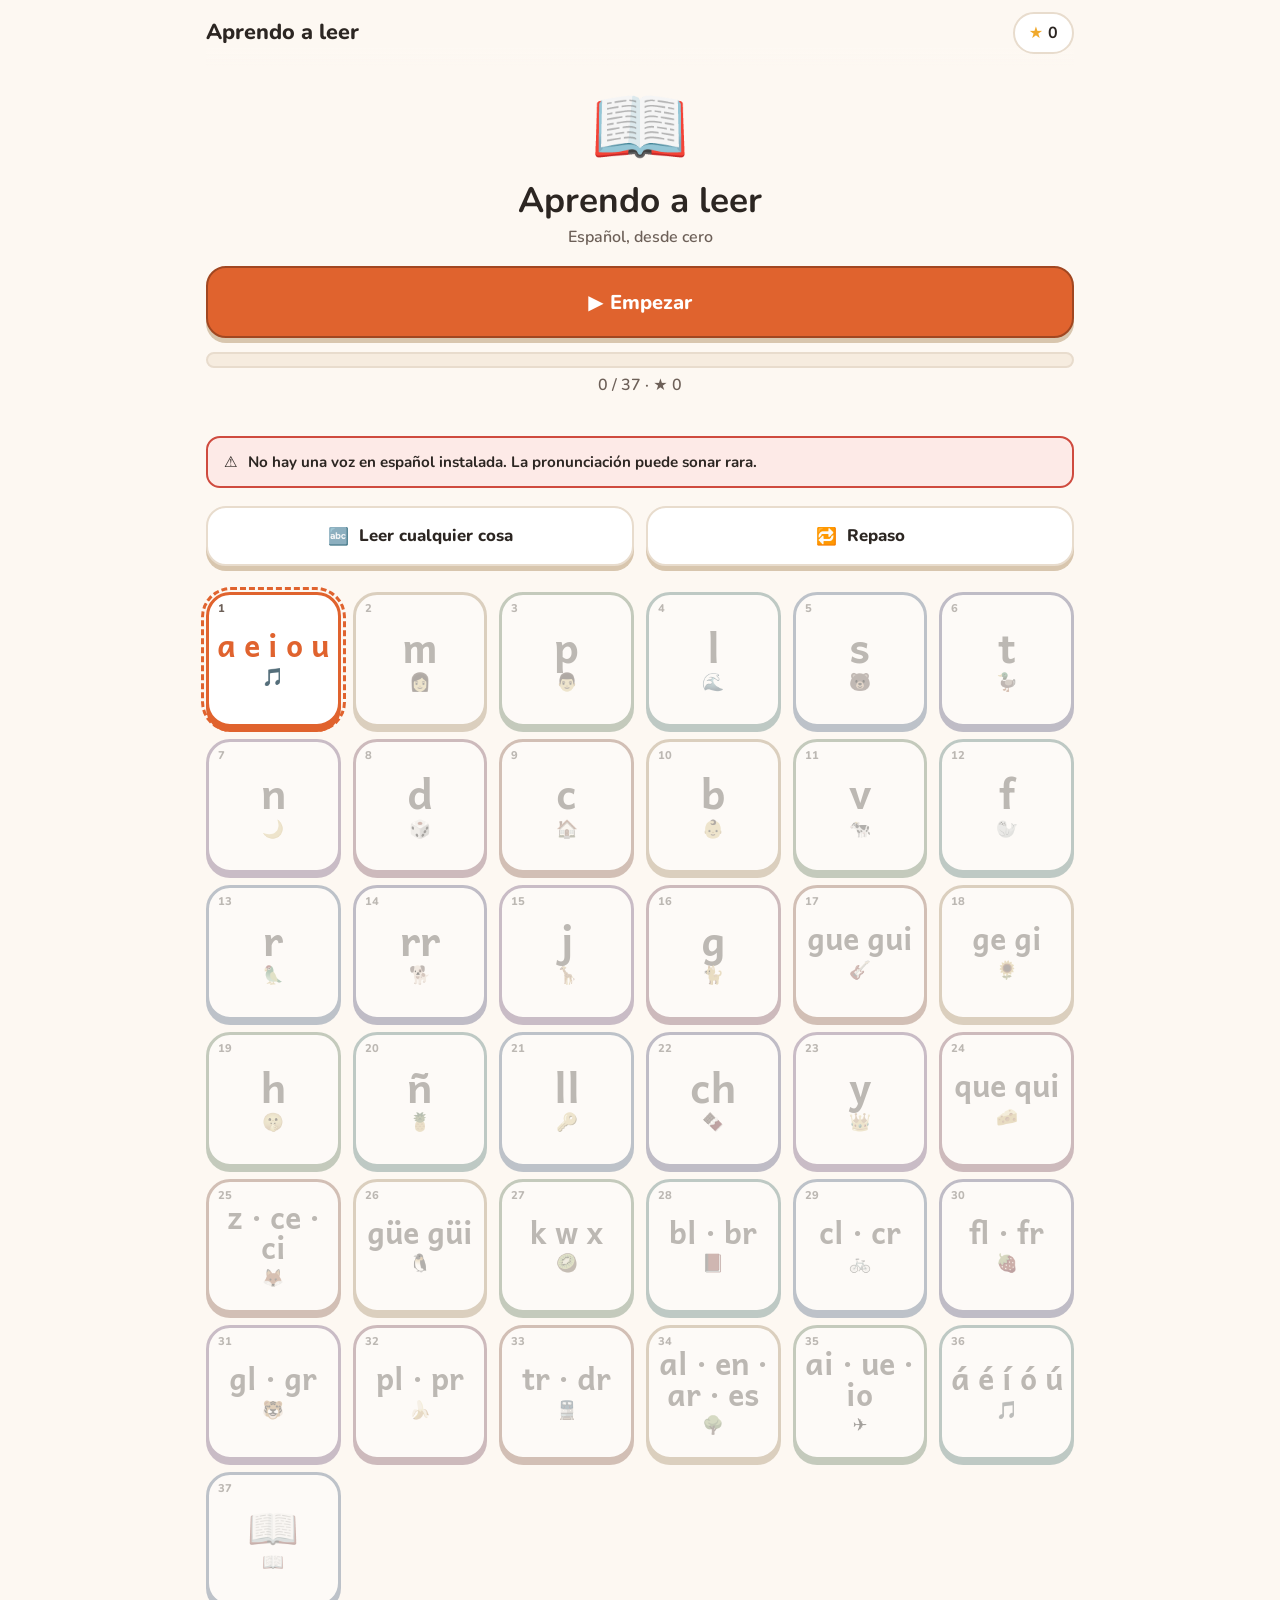
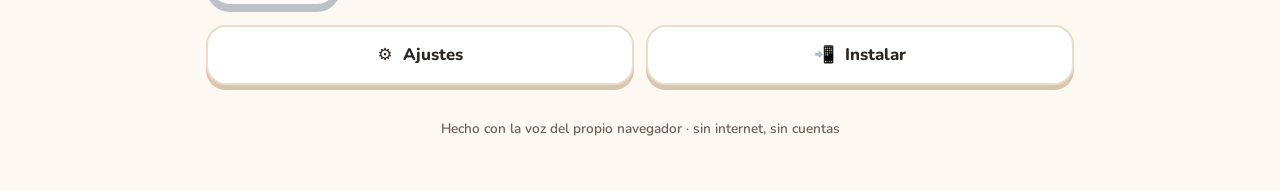
==== index.html @ 60e27a4e "Add the app: learn to read Spanish from zero, in the browser A web app that teaches a child to read " ====
<!DOCTYPE html>
<html lang="es">
<head>
<meta charset="utf-8">
<meta name="viewport" content="width=device-width, initial-scale=1, viewport-fit=cover">
<title>Aprendo a leer en español</title>
<meta name="description" content="Aprender a leer español desde cero con la voz del propio navegador.">
<meta name="theme-color" content="#e0632e">
<meta name="color-scheme" content="light dark">
<link rel="icon" href="data:image/svg+xml,<svg xmlns='http://www.w3.org/2000/svg' viewBox='0 0 100 100'><text y='.9em' font-size='90'>📖</text></svg>">
<link rel="preconnect" href="https://fonts.googleapis.com">
<link rel="preconnect" href="https://fonts.gstatic.com" crossorigin>
<link rel="stylesheet" href="https://fonts.googleapis.com/css2?family=Andika:wght@400;700&family=Nunito:wght@600;800&display=swap">
<style>
/*!
 * styles.css — Aprendo a leer en español
 *
 * Criterios de diseño, todos al servicio de un niño de 6-8 años que aún no
 * descifra el español:
 *   - Botones enormes (mínimo 64 px): se usa con el dedo, en tableta.
 *   - Nada esencial depende de leer: color, emoji, icono y voz lo sostienen.
 *   - Tipografía Andika, diseñada para lectores principiantes, en todo lo que
 *     el niño tiene que descifrar. Nunito, más compacta, para el resto.
 *   - Una sola acción evidente por pantalla.
 */

/* ---------------------------------------------------------------- tokens */
:root {
  color-scheme: light;

  --fondo: #fdf8f2;
  --fondo-alto: #f6ecdf;
  --superficie: #ffffff;
  --superficie-2: #fbf5ee;
  --borde: #e8dccd;
  --tinta: #2c2622;
  --tinta-suave: #6d6058;
  --sombra: 0 2px 0 rgba(70, 52, 38, .12), 0 10px 26px rgba(70, 52, 38, .10);
  --sombra-boton: 0 5px 0 var(--boton-borde, #d8c6ae);

  --acento: #e0632e;
  --acento-tinta: #ffffff;
  --exito: #2e9367;
  --exito-suave: #e2f5ec;
  --error: #cf4b3f;
  --error-suave: #fdeae7;
  --estrella: #f0a92c;

  /* Una familia de color por unidad; rota cada 8 unidades. */
  --c0: #e0632e;  --c1: #d9932b;  --c2: #4f9d4a;  --c3: #2f9b8f;
  --c4: #3f7fd0;  --c5: #6a63cf;  --c6: #ab5ac0;  --c7: #d1517f;

  --radio: 20px;
  --radio-s: 14px;
  --ui: 'Nunito', ui-rounded, 'Segoe UI Rounded', system-ui, -apple-system, 'Helvetica Neue', sans-serif;
  --lectura: 'Andika', 'Nunito', ui-rounded, system-ui, sans-serif;
}

@media (prefers-color-scheme: dark) {
  :root:not([data-theme="light"]) {
    color-scheme: dark;
    --fondo: #1d1a18;
    --fondo-alto: #262220;
    --superficie: #2a2523;
    --superficie-2: #322c29;
    --borde: #453d38;
    --tinta: #f6efe8;
    --tinta-suave: #b6a89e;
    --sombra: 0 2px 0 rgba(0, 0, 0, .3), 0 10px 26px rgba(0, 0, 0, .35);
    --sombra-boton: 0 5px 0 var(--boton-borde, #14110f);
    --acento: #f0793f;
    --acento-tinta: #241009;
    --exito: #4dbb88;
    --exito-suave: #1e3a2e;
    --error: #ef7365;
    --error-suave: #3d211d;
    --c0: #f0793f;  --c1: #eeae43;  --c2: #6cbf64;  --c3: #45bcae;
    --c4: #5f9df0;  --c5: #8b83ef;  --c6: #c778dc;  --c7: #ee6f9c;
  }
}

:root[data-theme="dark"] {
  color-scheme: dark;
  --fondo: #1d1a18;
  --fondo-alto: #262220;
  --superficie: #2a2523;
  --superficie-2: #322c29;
  --borde: #453d38;
  --tinta: #f6efe8;
  --tinta-suave: #b6a89e;
  --sombra: 0 2px 0 rgba(0, 0, 0, .3), 0 10px 26px rgba(0, 0, 0, .35);
  --sombra-boton: 0 5px 0 var(--boton-borde, #14110f);
  --acento: #f0793f;
  --acento-tinta: #241009;
  --exito: #4dbb88;
  --exito-suave: #1e3a2e;
  --error: #ef7365;
  --error-suave: #3d211d;
  --c0: #f0793f;  --c1: #eeae43;  --c2: #6cbf64;  --c3: #45bcae;
  --c4: #5f9df0;  --c5: #8b83ef;  --c6: #c778dc;  --c7: #ee6f9c;
}

/* ------------------------------------------------------------------ base */
* { box-sizing: border-box; }

body {
  margin: 0;
  font-family: var(--ui);
  background: var(--fondo);
  color: var(--tinta);
  -webkit-tap-highlight-color: transparent;
  -webkit-text-size-adjust: 100%;
  overscroll-behavior-y: contain;
}

button { font: inherit; color: inherit; }

.app {
  max-width: 900px;
  margin: 0 auto;
  padding: 0 16px 40px;
  min-height: 100vh;
  min-height: 100dvh;
}

.oculto { display: none !important; }
.sr { position: absolute; width: 1px; height: 1px; overflow: hidden; clip: rect(0 0 0 0); white-space: nowrap; }

.etq { display: inline-flex; flex-direction: column; align-items: center; line-height: 1.2; }

.zh {
  display: block;
  font-size: .78em;
  font-weight: 600;
  opacity: .62;
  margin-top: 2px;
  letter-spacing: .02em;
}

/* --------------------------------------------------------------- botones */
.btn {
  --boton-color: var(--superficie);
  --boton-borde: var(--borde);
  display: inline-flex;
  align-items: center;
  justify-content: center;
  gap: 10px;
  min-height: 60px;
  padding: 14px 24px;
  border: 2px solid var(--boton-borde);
  border-radius: var(--radio);
  background: var(--boton-color);
  box-shadow: var(--sombra-boton);
  font-weight: 800;
  font-size: 1.05rem;
  cursor: pointer;
  transition: transform .08s ease, filter .15s ease;
  touch-action: manipulation;
  user-select: none;
}
.btn:active { transform: translateY(4px); box-shadow: 0 1px 0 var(--boton-borde); }
.btn:focus-visible { outline: 4px solid var(--acento); outline-offset: 3px; }
.btn[disabled] { opacity: .45; pointer-events: none; }

.btn-principal {
  --boton-color: var(--acento);
  --boton-borde: color-mix(in srgb, var(--acento) 72%, #000);
  color: var(--acento-tinta);
  font-size: 1.2rem;
  min-height: 68px;
  padding: 16px 34px;
}
.btn-grande { width: 100%; font-size: 1.25rem; min-height: 72px; }
.btn-icono {
  min-height: 56px;
  min-width: 56px;
  padding: 10px;
  border-radius: 50%;
  font-size: 1.4rem;
}
.btn-audio {
  --boton-color: var(--superficie);
  --boton-borde: var(--borde);
  font-size: 1.8rem;
}

/* -------------------------------------------------------------- cabecera */
.barra {
  position: sticky;
  top: 0;
  z-index: 30;
  display: flex;
  align-items: center;
  gap: 10px;
  padding: 12px 0;
  background: linear-gradient(var(--fondo) 72%, transparent);
}
.barra h1 { flex: 1; margin: 0; font-size: 1.15rem; font-weight: 800; line-height: 1.2; }
.barra .marcador {
  display: inline-flex; align-items: center; gap: 5px;
  padding: 8px 14px; border-radius: 999px;
  background: var(--superficie); border: 2px solid var(--borde);
  font-weight: 800; font-variant-numeric: tabular-nums;
}
.barra .marcador span { color: var(--estrella); }

/* ------------------------------------------------------------------ mapa */
.portada {
  text-align: center;
  padding: 22px 0 10px;
}
.portada .logo { font-size: clamp(3.4rem, 16vw, 5rem); line-height: 1; }
.portada h2 { margin: 8px 0 2px; font-size: clamp(1.6rem, 6vw, 2.2rem); }
.portada p { margin: 0 0 18px; color: var(--tinta-suave); font-weight: 600; }

.progreso-barra {
  height: 16px;
  border-radius: 999px;
  background: var(--fondo-alto);
  border: 2px solid var(--borde);
  overflow: hidden;
  margin: 14px 0 6px;
}
.progreso-barra i {
  display: block; height: 100%;
  background: linear-gradient(90deg, var(--c2), var(--c3));
  transition: width .5s ease;
}

.acciones-rapidas { display: grid; grid-template-columns: 1fr 1fr; gap: 12px; margin: 18px 0 26px; }

.rejilla-unidades {
  display: grid;
  grid-template-columns: repeat(auto-fill, minmax(104px, 1fr));
  gap: 12px;
}
.unidad-btn {
  position: relative;
  display: flex;
  flex-direction: column;
  align-items: center;
  justify-content: center;
  gap: 4px;
  aspect-ratio: 1;
  padding: 8px;
  border: 3px solid var(--u);
  border-radius: 24px;
  background: var(--superficie);
  box-shadow: 0 5px 0 var(--u);
  cursor: pointer;
  transition: transform .08s ease;
  touch-action: manipulation;
}
.unidad-btn:active { transform: translateY(4px); box-shadow: 0 1px 0 var(--u); }
.unidad-btn .n {
  position: absolute; top: 6px; left: 9px;
  font-size: .7rem; font-weight: 800; color: var(--tinta-suave);
  font-variant-numeric: tabular-nums;
}
.unidad-btn .letra {
  font-family: var(--lectura);
  font-size: 1.9rem;
  font-weight: 700;
  line-height: 1;
  color: var(--u);
  text-align: center;
  word-break: break-word;
}
.unidad-btn .letra.corta { font-size: 2.6rem; }
.unidad-btn .emo { font-size: 1.1rem; }
.unidad-btn .hecha {
  position: absolute; top: -8px; right: -6px;
  width: 30px; height: 30px; border-radius: 50%;
  background: var(--exito); color: #fff;
  display: grid; place-items: center; font-size: .95rem;
  border: 3px solid var(--fondo);
}
.unidad-btn[data-bloqueada="1"] { opacity: .42; filter: grayscale(.7); }
.unidad-btn[data-bloqueada="1"] .letra { color: var(--tinta-suave); }
.unidad-btn.sugerida::after {
  content: '';
  position: absolute; inset: -8px;
  border-radius: 30px;
  border: 3px dashed var(--u);
  animation: pulso 1.8s ease-in-out infinite;
}
@keyframes pulso { 0%, 100% { opacity: .35; } 50% { opacity: .9; } }

/* --------------------------------------------------------------- lección */
.enunciado {
  display: flex; align-items: center; gap: 12px;
  background: var(--superficie);
  border: 2px solid var(--borde);
  border-radius: var(--radio);
  padding: 12px 16px;
  margin-bottom: 18px;
  box-shadow: var(--sombra);
}
.enunciado .txt { flex: 1; font-weight: 800; font-size: 1.05rem; }

.pasos { display: flex; gap: 6px; margin: 4px 0 16px; }
.pasos i {
  flex: 1; height: 8px; border-radius: 999px;
  background: var(--fondo-alto); border: 1px solid var(--borde);
}
.pasos i.hecho { background: var(--exito); border-color: var(--exito); }
.pasos i.actual { background: var(--u, var(--acento)); border-color: var(--u, var(--acento)); }

.tarjeta {
  background: var(--superficie);
  border: 3px solid var(--u, var(--borde));
  border-radius: 28px;
  padding: 24px 18px;
  text-align: center;
  box-shadow: var(--sombra);
}

.letra-gigante {
  font-family: var(--lectura);
  font-size: clamp(6rem, 34vw, 12rem);
  font-weight: 700;
  line-height: .95;
  color: var(--u, var(--acento));
  letter-spacing: .04em;
}
.letra-gigante .min { opacity: 1; }
.letra-gigante .may { font-size: .62em; opacity: .4; }

.dato { margin: 6px 0; color: var(--tinta-suave); font-weight: 700; }
.dato b { color: var(--tinta); }
.truco {
  margin: 14px auto 0;
  max-width: 46ch;
  font-size: 1.02rem;
  line-height: 1.5;
  font-weight: 600;
  color: var(--tinta-suave);
}

/* Vocales de la primera unidad */
.vocales-fila { display: flex; flex-wrap: wrap; justify-content: center; gap: 12px; }
.vocal-btn {
  display: flex; flex-direction: column; align-items: center; gap: 2px;
  min-width: 96px; padding: 14px 10px;
  border: 3px solid var(--u); border-radius: 22px;
  background: var(--superficie); box-shadow: 0 5px 0 var(--u);
  cursor: pointer; transition: transform .08s ease;
}
.vocal-btn:active, .vocal-btn.sonando { transform: translateY(4px); box-shadow: 0 1px 0 var(--u); }
.vocal-btn .v { font-family: var(--lectura); font-size: 3rem; font-weight: 700; line-height: 1; color: var(--u); }
.vocal-btn .e { font-size: 1.5rem; }
.vocal-btn .p { font-size: .8rem; font-weight: 700; color: var(--tinta-suave); }

/* --------------------------------------------------------------- sílabas */
.rejilla-silabas {
  display: grid;
  grid-template-columns: repeat(auto-fit, minmax(92px, 1fr));
  gap: 12px;
  margin-top: 4px;
}
.silaba {
  position: relative;
  font-family: var(--lectura);
  font-size: clamp(1.9rem, 8vw, 2.6rem);
  font-weight: 700;
  padding: 18px 8px;
  border: 3px solid var(--u, var(--acento));
  border-radius: 22px;
  background: var(--superficie);
  color: var(--u, var(--acento));
  box-shadow: 0 5px 0 var(--u, var(--acento));
  cursor: pointer;
  transition: transform .08s ease, background .2s ease;
  touch-action: manipulation;
}
.silaba:active, .silaba.sonando { transform: translateY(4px); box-shadow: 0 1px 0 var(--u, var(--acento)); }
.silaba.sonando { background: color-mix(in srgb, var(--u, var(--acento)) 16%, var(--superficie)); }
.silaba.tocada::after {
  content: '✓';
  position: absolute; top: 4px; right: 8px;
  font-size: .8rem; font-family: var(--ui); color: var(--exito);
}
.silaba.bien { background: var(--exito-suave); border-color: var(--exito); color: var(--exito); box-shadow: 0 5px 0 var(--exito); }
.silaba.mal { background: var(--error-suave); border-color: var(--error); color: var(--error); box-shadow: 0 5px 0 var(--error); animation: tiembla .35s; }
@keyframes tiembla {
  0%, 100% { transform: translateX(0); }
  25% { transform: translateX(-7px); }
  75% { transform: translateX(7px); }
}

/* -------------------------------------------------------------- palabras */
.palabra-tarjeta {
  display: flex; flex-direction: column; align-items: center; gap: 10px;
  padding: 18px 14px;
  background: var(--superficie);
  border: 3px solid var(--borde);
  border-radius: 24px;
  box-shadow: var(--sombra);
}
.palabra-emoji { font-size: clamp(3rem, 14vw, 4.4rem); line-height: 1; }

.palabra-silabas { display: flex; flex-wrap: wrap; justify-content: center; gap: 8px; }
.trozo {
  font-family: var(--lectura);
  font-size: clamp(1.7rem, 7.5vw, 2.4rem);
  font-weight: 700;
  padding: 8px 14px;
  border-radius: 16px;
  border: 3px solid transparent;
  background: var(--superficie-2);
  color: var(--tinta);
  cursor: pointer;
  transition: transform .08s ease, background .2s ease;
  touch-action: manipulation;
}
.trozo:nth-child(odd) { color: var(--u, var(--acento)); }
.trozo.sonando { background: color-mix(in srgb, var(--u, var(--acento)) 20%, var(--superficie)); transform: translateY(-3px); }
.trozo.tonica { text-decoration: underline; text-decoration-thickness: 3px; text-underline-offset: 6px; }

.palabra-entera {
  font-family: var(--lectura);
  font-size: clamp(2rem, 9vw, 3rem);
  font-weight: 700;
  letter-spacing: .01em;
}

.fila-botones { display: flex; flex-wrap: wrap; gap: 12px; justify-content: center; margin-top: 18px; }
.fila-botones .btn { flex: 1 1 auto; min-width: 140px; }

/* ------------------------------------------------------ construir palabra */
.construccion {
  display: flex; flex-wrap: wrap; gap: 8px; justify-content: center;
  min-height: 88px; align-items: center;
  padding: 14px;
  border: 3px dashed var(--borde);
  border-radius: 22px;
  background: var(--superficie-2);
  margin-bottom: 16px;
}
.construccion:empty::before {
  content: '···';
  font-size: 2rem; color: var(--tinta-suave); letter-spacing: .2em;
}
.hueco {
  font-family: var(--lectura); font-size: 2rem; font-weight: 700;
  padding: 6px 14px; border-radius: 14px;
  background: var(--u, var(--acento)); color: #fff;
}

/* --------------------------------------------------------------- frases */
.frase {
  font-family: var(--lectura);
  font-size: clamp(1.4rem, 5.6vw, 2rem);
  font-weight: 600;
  line-height: 1.9;
  text-align: left;
  padding: 18px;
  background: var(--superficie);
  border: 3px solid var(--borde);
  border-radius: 22px;
  box-shadow: var(--sombra);
  margin-bottom: 14px;
}
.palabra-tocable {
  display: inline-block;
  padding: 2px 4px;
  border-radius: 10px;
  cursor: pointer;
  transition: background .18s ease;
  touch-action: manipulation;
}
.palabra-tocable:hover { background: var(--superficie-2); }
.palabra-tocable.sonando { background: color-mix(in srgb, var(--u, var(--acento)) 26%, var(--superficie)); }
.frase .sil, .salida .sil { padding: 2px 1px; border-radius: 8px; cursor: pointer; }
.frase .sil.sonando, .salida .sil.sonando { background: color-mix(in srgb, var(--u, var(--acento)) 30%, var(--superficie)); }

/* ------------------------------------------------------------- resultado */
.resultado { text-align: center; padding: 28px 12px; }
.resultado .emo { font-size: 5rem; line-height: 1; animation: salta .6s ease; }
@keyframes salta {
  0% { transform: scale(.3) rotate(-12deg); }
  60% { transform: scale(1.15) rotate(6deg); }
  100% { transform: scale(1) rotate(0); }
}
.resultado h2 { margin: 10px 0 4px; font-size: 1.8rem; }
.estrellas-ganadas { font-size: 2.4rem; letter-spacing: .1em; color: var(--estrella); }

/* ---------------------------------------------------------- lector libre */
.lector textarea {
  width: 100%;
  min-height: 130px;
  padding: 16px;
  font-family: var(--lectura);
  font-size: 1.3rem;
  line-height: 1.6;
  border: 3px solid var(--borde);
  border-radius: var(--radio);
  background: var(--superficie);
  color: var(--tinta);
  resize: vertical;
}
.lector textarea:focus { outline: none; border-color: var(--acento); }
.salida {
  margin-top: 18px;
  padding: 18px;
  background: var(--superficie);
  border: 3px solid var(--borde);
  border-radius: var(--radio);
  font-family: var(--lectura);
  font-size: clamp(1.4rem, 5.4vw, 1.9rem);
  line-height: 2.1;
  box-shadow: var(--sombra);
}
.salida .pal { display: inline-block; margin: 0 1px; }
.salida .sil {
  display: inline-block;
  border-radius: 8px;
  cursor: pointer;
  touch-action: manipulation;
}
.sil-b { color: var(--u, var(--acento)); }
.salida .sil.sonando { background: color-mix(in srgb, var(--acento) 26%, var(--superficie)); }
.sep { opacity: .38; margin: 0 -1px; }

/* -------------------------------------------------------------- ajustes */
.hoja {
  position: fixed; inset: 0; z-index: 60;
  display: flex; align-items: flex-end; justify-content: center;
  background: rgba(20, 14, 10, .5);
  backdrop-filter: blur(3px);
}
.hoja-panel {
  width: 100%; max-width: 520px;
  max-height: 88vh; overflow-y: auto;
  padding: 22px 20px 32px;
  background: var(--fondo);
  border-radius: 28px 28px 0 0;
  border-top: 4px solid var(--acento);
  animation: sube .25s ease;
}
@keyframes sube { from { transform: translateY(40px); opacity: .4; } }
.ajuste { padding: 14px 0; border-bottom: 2px solid var(--borde); }
.ajuste:last-child { border-bottom: 0; }
.ajuste label { display: block; font-weight: 800; margin-bottom: 8px; }
.ajuste select, .ajuste input[type="range"] { width: 100%; }
.ajuste select {
  padding: 12px; border-radius: var(--radio-s);
  border: 2px solid var(--borde); background: var(--superficie); color: var(--tinta);
  font-size: 1rem;
}
.ajuste input[type="range"] { height: 40px; accent-color: var(--acento); }
.interruptor { display: flex; align-items: center; justify-content: space-between; gap: 14px; }
.interruptor input { width: 30px; height: 30px; accent-color: var(--acento); }

.aviso {
  display: flex; gap: 10px; align-items: flex-start;
  padding: 14px 16px; margin: 12px 0;
  border-radius: var(--radio-s);
  background: var(--error-suave);
  border: 2px solid var(--error);
  font-weight: 700; font-size: .95rem;
}

/* --------------------------------------------------------------- extras */
.confeti {
  position: fixed; top: -20px; z-index: 90;
  font-size: 1.6rem; pointer-events: none;
  animation: cae linear forwards;
}
@keyframes cae {
  to { transform: translateY(105vh) rotate(540deg); opacity: .1; }
}

.pie { margin-top: 34px; text-align: center; color: var(--tinta-suave); font-size: .85rem; font-weight: 600; }

@media (prefers-reduced-motion: reduce) {
  *, *::before, *::after { animation-duration: .001ms !important; transition-duration: .001ms !important; }
}

@media (min-width: 620px) {
  .rejilla-unidades { grid-template-columns: repeat(auto-fill, minmax(120px, 1fr)); }
  .barra h1 { font-size: 1.35rem; }
}

/* Modo MAYÚSCULAS: algunos niños arrancan mejor con la letra de imprenta.
   Sólo transforma el texto que hay que descifrar, no la interfaz. */
body[data-may="1"] .silaba,
body[data-may="1"] .trozo,
body[data-may="1"] .hueco,
body[data-may="1"] .palabra-entera,
body[data-may="1"] .letra-gigante,
body[data-may="1"] .frase,
body[data-may="1"] .salida,
body[data-may="1"] .unidad-btn .letra,
body[data-may="1"] .vocal-btn .v { text-transform: uppercase; }

/* ------------------------------------------------ leer en voz alta ------ */

.micro { text-align: center; margin-top: 18px; }

.micro-btn {
  width: 108px;
  height: 108px;
  border-radius: 50%;
  border: 4px solid var(--acento);
  background: var(--superficie);
  box-shadow: 0 6px 0 color-mix(in srgb, var(--acento) 70%, #000);
  cursor: pointer;
  transition: transform .08s ease;
  touch-action: manipulation;
}
.micro-btn:active { transform: translateY(5px); box-shadow: 0 1px 0 color-mix(in srgb, var(--acento) 70%, #000); }
.micro-btn:focus-visible { outline: 4px solid var(--acento); outline-offset: 4px; }
.micro-icono { font-size: 3rem; line-height: 1; }

/* Mientras escucha, el botón late: es la señal de que puede hablar. */
.micro-btn.escuchando {
  border-color: var(--error);
  box-shadow: 0 0 0 0 color-mix(in srgb, var(--error) 55%, transparent);
  animation: late 1.4s ease-out infinite;
  cursor: default;
}
@keyframes late {
  0%   { box-shadow: 0 0 0 0 color-mix(in srgb, var(--error) 55%, transparent); }
  70%  { box-shadow: 0 0 0 26px color-mix(in srgb, var(--error) 0%, transparent); }
  100% { box-shadow: 0 0 0 0 color-mix(in srgb, var(--error) 0%, transparent); }
}

.micro-pie { margin: 12px 0 4px; font-weight: 800; font-size: 1.05rem; }
.micro-error {
  margin: 12px auto 0; max-width: 40ch;
  color: var(--error); font-weight: 700; font-size: .95rem; line-height: 1.45;
}
.transcripcion {
  min-height: 2em;
  margin: 6px auto 0;
  max-width: 34ch;
  font-family: var(--lectura);
  font-size: 1.3rem;
  color: var(--tinta-suave);
  font-style: italic;
}

.veredicto {
  padding: 18px 16px;
  border-radius: 24px;
  border: 3px solid var(--borde);
  background: var(--superficie);
  box-shadow: var(--sombra);
}
.veredicto.v3 { border-color: var(--exito); background: var(--exito-suave); }
.veredicto.v2, .veredicto.v1 { border-color: var(--estrella); }
.veredicto.v0 { border-color: var(--error); background: var(--error-suave); }

.lectura-marcada {
  font-family: var(--lectura);
  font-size: clamp(1.4rem, 6vw, 2rem);
  font-weight: 700;
  line-height: 1.6;
  margin: 10px 0;
}
/* Verde lo que salió bien, ámbar lo que casi, rojo lo que hay que repasar.
   El subrayado acompaña al color para quien no lo distinga. */
.pal-bien { color: var(--exito); }
.pal-casi {
  color: var(--estrella);
  text-decoration: underline wavy;
  text-decoration-thickness: 2px;
  text-underline-offset: 5px;
}
.pal-mal {
  color: var(--error);
  text-decoration: underline;
  text-decoration-thickness: 3px;
  text-underline-offset: 5px;
}

.oido {
  margin: 8px 0; font-size: .95rem; font-weight: 700; color: var(--tinta-suave);
}
.comentario {
  margin: 10px auto 0; max-width: 42ch;
  font-size: 1.05rem; font-weight: 700; line-height: 1.5;
}
.sello-modelo { opacity: .8; }

/* Instalación: se numera sólo cuando hay un orden real; los caminos
   alternativos van con viñeta, porque numerarlos sugeriría una secuencia. */
.nota-instalar {
  margin: 0 0 12px; font-weight: 600; line-height: 1.55; color: var(--tinta-suave);
}
.pasos-instalar {
  margin: 0; padding-left: 22px;
  font-weight: 600; line-height: 1.55;
}
.pasos-instalar li { margin-bottom: 10px; }
.pasos-instalar.opciones { list-style: '→  '; }

</style>
<link rel="manifest" href="manifest.webmanifest">
<link rel="apple-touch-icon" href="icono-apple-180.png">
</head>
<body>
<noscript><p style="padding:24px;font-family:system-ui">Esta aplicación necesita JavaScript para poder hablar.</p></noscript>
<main id="app" class="app"></main>
<script>
/* ===== js/syllabify.js ===== */
/*!
 * silabeador.js — División silábica del español.
 *
 * Implementa las reglas ortográficas de la RAE con el detalle suficiente para
 * cubrir el vocabulario infantil y, en general, cualquier palabra en español:
 *
 *   - Dígrafos indivisibles: ch, ll, rr, qu, gu (ante e/i)
 *   - Grupos consonánticos inseparables: bl cl fl gl kl pl / br cr dr fr gr kr pr tr
 *   - Diptongos, triptongos e hiatos (incluida la tilde en vocal débil)
 *   - "y" con valor vocálico a final de sílaba (rey, muy, hoy)
 *   - "ü" como vocal débil (pingüino, cigüeña)
 *   - Repartos de 2, 3 y 4 consonantes intervocálicas (car-ta, ins-tru-men-to, obs-truir)
 *
 * Además calcula la sílaba tónica, que la app usa para resaltarla.
 *
 * Sin dependencias. Funciona como <script> clásico (window.Silabas) y en Node.
 */
(function (root, factory) {
  'use strict';
  var api = factory();
  if (typeof module === 'object' && module.exports) module.exports = api;
  else root.Silabas = api;
})(typeof self !== 'undefined' ? self : this, function () {
  'use strict';

  var STRONG = 'aeoáéó';
  var WEAK = 'iuü';
  var WEAK_ACCENTED = 'íú';
  var VOWELS = STRONG + WEAK + WEAK_ACCENTED;
  var FRONT = 'eiéí';

  /* Letras que pueden formar parte de una palabra española. */
  var LETTER_RE = /[a-záéíóúüñA-ZÁÉÍÓÚÜÑ]/;

  var L_CLUSTER = { b: 1, c: 1, f: 1, g: 1, k: 1, p: 1 };   // bl, cl, fl, gl, kl, pl (no dl, no tl)
  var R_CLUSTER = { b: 1, c: 1, d: 1, f: 1, g: 1, k: 1, p: 1, t: 1 }; // br, cr, dr, fr, gr, kr, pr, tr

  function isVowel(ch) { return !!ch && VOWELS.indexOf(ch) !== -1; }
  function isStrong(ch) { return STRONG.indexOf(ch) !== -1; }
  function isWeakAccented(ch) { return WEAK_ACCENTED.indexOf(ch) !== -1; }
  function isFront(ch) { return !!ch && FRONT.indexOf(ch) !== -1; }
  function isLetter(ch) { return !!ch && LETTER_RE.test(ch); }

  /* Un par de consonantes que jamás se separa: consonante + l/r. */
  function inseparable(a, b) {
    if (a.length !== 1 || b.length !== 1) return false; // los dígrafos no forman grupo
    if (b === 'l') return L_CLUSTER[a] === 1;
    if (b === 'r') return R_CLUSTER[a] === 1;
    return false;
  }

  /*
   * Divide la palabra en unidades: cada unidad es una vocal o una consonante,
   * donde los dígrafos (ch, ll, rr, qu, gu) cuentan como UNA consonante.
   * Guarda los índices sobre la cadena original para poder reconstruirla con
   * su acentuación y mayúsculas intactas.
   */
  function toUnits(lower) {
    var out = [];
    var i = 0;
    var n = lower.length;
    while (i < n) {
      var c = lower[i], c2 = lower[i + 1], c3 = lower[i + 2];

      if (isVowel(c)) { out.push({ t: 'V', s: i, e: i + 1, v: c }); i += 1; continue; }

      // "y" es vocal (semivocal) cuando cierra sílaba: rey, muy, hoy, y.
      if (c === 'y' && !isVowel(c2)) { out.push({ t: 'V', s: i, e: i + 1, v: 'i' }); i += 1; continue; }

      if (c === 'c' && c2 === 'h') { out.push({ t: 'C', s: i, e: i + 2, v: 'ch' }); i += 2; continue; }
      if (c === 'l' && c2 === 'l') { out.push({ t: 'C', s: i, e: i + 2, v: 'll' }); i += 2; continue; }
      if (c === 'r' && c2 === 'r') { out.push({ t: 'C', s: i, e: i + 2, v: 'rr' }); i += 2; continue; }
      // qu / gu con "u" muda: sólo ante e, i.
      if (c === 'q' && c2 === 'u' && isFront(c3)) { out.push({ t: 'C', s: i, e: i + 2, v: 'qu' }); i += 2; continue; }
      if (c === 'g' && c2 === 'u' && isFront(c3)) { out.push({ t: 'C', s: i, e: i + 2, v: 'gu' }); i += 2; continue; }

      out.push({ t: 'C', s: i, e: i + 1, v: c });
      i += 1;
    }
    return out;
  }

  /* ¿Se unen estas dos vocales en el mismo núcleo (diptongo) o hay hiato? */
  function joinsWith(prev, next) {
    if (isStrong(prev) && isStrong(next)) return false;   // le-ón, te-a-tro
    if (isWeakAccented(next)) return false;               // pa-ís, ba-úl
    if (isWeakAccented(prev)) return false;               // rí-o, dú-o
    return true;                                          // ai, ua, ie, ui...
  }

  /*
   * Agrupa las unidades en núcleos vocálicos con sus consonantes intermedias.
   * Devuelve { onset, nuclei[], codas[] } en forma de lista de sílabas.
   */
  function splitUnits(units) {
    var groups = [];   // núcleos: cada uno es una lista de unidades vocálicas
    var runs = [];     // consonantes previas a cada núcleo
    var pending = [];  // consonantes acumuladas

    var i = 0;
    while (i < units.length) {
      if (units[i].t === 'C') { pending.push(units[i]); i += 1; continue; }

      // Serie de vocales consecutivas → uno o más núcleos.
      var vowels = [];
      while (i < units.length && units[i].t === 'V') { vowels.push(units[i]); i += 1; }

      var j = 0;
      while (j < vowels.length) {
        var nucleus = [vowels[j]];
        j += 1;
        while (
          j < vowels.length &&
          nucleus.length < 3 &&
          joinsWith(nucleus[nucleus.length - 1].v, vowels[j].v)
        ) {
          nucleus.push(vowels[j]);
          j += 1;
        }
        groups.push(nucleus);
        runs.push(pending);
        pending = [];
      }
    }

    return { groups: groups, runs: runs, tail: pending };
  }

  /*
   * Reparte un grupo de consonantes entre la coda de la sílaba anterior y el
   * ataque de la siguiente, según el número de consonantes.
   */
  function shareConsonants(run) {
    var L = run.length;
    if (L === 0) return { coda: [], onset: [] };
    if (L === 1) return { coda: [], onset: run };                       // ca-sa
    if (L === 2) {
      return inseparable(run[0].v, run[1].v)
        ? { coda: [], onset: run }                                      // ha-blar
        : { coda: [run[0]], onset: [run[1]] };                          // car-ta
    }
    if (L === 3) {
      return inseparable(run[1].v, run[2].v)
        ? { coda: [run[0]], onset: [run[1], run[2]] }                   // ins-tru-...
        : { coda: [run[0], run[1]], onset: [run[2]] };                  // cons-tan-te
    }
    // 4 o más: el grupo inseparable final se lleva el ataque.
    return inseparable(run[L - 2].v, run[L - 1].v)
      ? { coda: run.slice(0, L - 2), onset: run.slice(L - 2) }          // obs-truir
      : { coda: run.slice(0, L - 1), onset: run.slice(L - 1) };
  }

  /* Divide UNA palabra (sólo letras) en sílabas. */
  function syllabifyWord(word) {
    if (!word) return [];
    var lower = word.toLowerCase();
    var units = toUnits(lower);
    if (!units.length) return [word];

    var split = splitUnits(units);
    var groups = split.groups;
    if (!groups.length) return [word];   // p. ej. una sigla sin vocales

    // Frontera inicial de cada sílaba, como índice sobre la palabra original.
    var starts = [0];
    for (var k = 1; k < groups.length; k++) {
      var share = shareConsonants(split.runs[k]);
      var start = share.onset.length ? share.onset[0].s : groups[k][0].s;
      starts.push(start);
    }

    var out = [];
    for (var m = 0; m < starts.length; m++) {
      var end = m + 1 < starts.length ? starts[m + 1] : word.length;
      out.push(word.slice(starts[m], end));
    }
    return out.filter(function (s) { return s.length > 0; });
  }

  /*
   * Índice de la sílaba tónica.
   *   - Con tilde: la sílaba que la lleva.
   *   - Sin tilde y acabada en vocal, -n o -s: penúltima (llana).
   *   - En los demás casos: última (aguda).
   */
  function stressIndex(syllables) {
    if (!syllables.length) return -1;
    for (var i = 0; i < syllables.length; i++) {
      if (/[áéíóú]/i.test(syllables[i])) return i;
    }
    if (syllables.length === 1) return 0;
    var last = syllables[syllables.length - 1].toLowerCase();
    var lastChar = last[last.length - 1];
    if (isVowel(lastChar) || lastChar === 'n' || lastChar === 's' || lastChar === 'y') {
      return syllables.length - 2;
    }
    return syllables.length - 1;
  }

  /*
   * Trocea un texto en piezas: { type: 'word' | 'other', text, syllables }.
   * Conserva espacios y puntuación para poder pintar el texto tal cual.
   */
  function tokenize(text) {
    var tokens = [];
    var buffer = '';
    var isWordBuffer = false;

    function flush() {
      if (!buffer) return;
      tokens.push(isWordBuffer
        ? { type: 'word', text: buffer, syllables: syllabifyWord(buffer) }
        : { type: 'other', text: buffer });
      buffer = '';
    }

    for (var i = 0; i < text.length; i++) {
      var ch = text[i];
      var wordish = isLetter(ch);
      if (wordish !== isWordBuffer) { flush(); isWordBuffer = wordish; }
      buffer += ch;
    }
    flush();
    return tokens;
  }

  /* Sólo las palabras de un texto, ya silabeadas. */
  function words(text) {
    return tokenize(text).filter(function (t) { return t.type === 'word'; });
  }

  return {
    syllabify: syllabifyWord,
    stressIndex: stressIndex,
    tokenize: tokenize,
    words: words,
    isVowel: isVowel
  };
});


/* ===== js/speech.js ===== */
/*!
 * voz.js — Envoltorio sobre la API SpeechSynthesis del navegador.
 *
 * Toda la aplicación habla: el niño todavía no sabe leer, así que ninguna
 * instrucción puede depender de que la lea. Este módulo se encarga de:
 *
 *   - elegir la mejor voz española disponible (prioriza es-ES, luego es-*)
 *   - esperar a que el navegador cargue la lista de voces (llega tarde)
 *   - hablar en secuencia con pausas (sílaba… sílaba… palabra entera)
 *   - sortear las rarezas conocidas: el gesto inicial obligatorio en iOS y
 *     el sintetizador que se "duerme" en Chrome de escritorio
 */
(function (global) {
  'use strict';

  var synth = global.speechSynthesis;
  var supported = !!synth && typeof global.SpeechSynthesisUtterance === 'function';

  var voices = [];
  var chosen = null;
  var preferredURI = null;
  var listeners = [];
  var primed = false;
  var keepAlive = null;
  var currentToken = 0;

  /* Ritmos por defecto. Un lector principiante necesita ir MUY despacio. */
  var RATES = { letra: 0.65, silaba: 0.7, palabra: 0.8, frase: 0.95, voz: 1 };
  var rateScale = 1;   // el ajuste global de velocidad multiplica los anteriores

  function isSpanish(v) { return /^es(\b|[-_])/i.test(v.lang || ''); }

  /* Puntuación de una voz: preferimos español de España y voces locales. */
  function score(v) {
    var s = 0;
    var lang = (v.lang || '').toLowerCase().replace('_', '-');
    if (lang.indexOf('es-es') === 0) s += 100;
    else if (lang.indexOf('es') === 0) s += 60;
    if (v.localService) s += 10;
    if (/google/i.test(v.name)) s += 8;      // suelen ser las más naturales
    if (/microsoft|helena|elvira|pablo|alvaro|álvaro/i.test(v.name)) s += 6;
    if (v.default) s += 2;
    return s;
  }

  function loadVoices() {
    if (!supported) return;
    var all = synth.getVoices() || [];
    if (!all.length) return;
    voices = all.filter(isSpanish);
    if (!voices.length) voices = all;   // sin voces españolas, usamos lo que haya

    var saved = preferredURI && voices.filter(function (v) { return v.voiceURI === preferredURI; })[0];
    chosen = saved || voices.slice().sort(function (a, b) { return score(b) - score(a); })[0] || null;

    listeners.forEach(function (fn) { try { fn(voices, chosen); } catch (e) {} });
  }

  if (supported) {
    loadVoices();
    if (typeof synth.addEventListener === 'function') synth.addEventListener('voiceschanged', loadVoices);
    else synth.onvoiceschanged = loadVoices;
    // Algunos navegadores tardan en poblar la lista aunque no emitan el evento.
    var tries = 0;
    var poll = setInterval(function () {
      if (chosen || tries++ > 20) { clearInterval(poll); return; }
      loadVoices();
    }, 250);
  }

  /*
   * Chrome de escritorio detiene el sintetizador tras unos segundos si nadie
   * lo "despierta". Un resume() periódico mientras hablamos lo evita.
   */
  function startKeepAlive() {
    if (keepAlive || !supported) return;
    keepAlive = setInterval(function () {
      if (synth.speaking && !synth.paused) { synth.pause(); synth.resume(); }
      else stopKeepAlive();
    }, 5000);
  }
  function stopKeepAlive() {
    if (keepAlive) { clearInterval(keepAlive); keepAlive = null; }
  }

  function cancel() {
    currentToken++;
    stopKeepAlive();
    if (supported) { try { synth.cancel(); } catch (e) {} }
  }

  /*
   * Pronuncia un texto. Devuelve una promesa que se resuelve al terminar
   * (o al cancelarse), para poder encadenar sílabas cómodamente.
   */
  function say(text, opts) {
    opts = opts || {};
    if (!supported || !text) return Promise.resolve(false);

    if (opts.interrupt !== false) cancel();
    var token = currentToken;

    return new Promise(function (resolve) {
      var u = new global.SpeechSynthesisUtterance(String(text));
      var base = typeof opts.rate === 'number' ? opts.rate : (RATES[opts.tipo] || RATES.palabra);
      u.rate = Math.max(0.1, Math.min(2, base * rateScale));
      u.pitch = typeof opts.pitch === 'number' ? opts.pitch : 1.05;   // algo agudo: suena más amable
      u.volume = 1;
      u.lang = (chosen && chosen.lang) || 'es-ES';
      if (chosen) u.voice = chosen;

      var done = false;
      function finish(ok) {
        if (done) return;
        done = true;
        clearTimeout(guard);
        stopKeepAlive();
        resolve(ok);
      }
      u.onend = function () { finish(true); };
      u.onerror = function () { finish(false); };

      // Red de seguridad: si el motor nunca contesta, no bloqueamos la actividad.
      var guard = setTimeout(function () { finish(false); },
        2500 + String(text).length * 220 / Math.max(0.3, u.rate));

      try {
        synth.speak(u);
        startKeepAlive();
      } catch (e) { finish(false); }

      // Si alguien cancela mientras hablábamos, liberamos la promesa.
      var watch = setInterval(function () {
        if (token !== currentToken) { clearInterval(watch); finish(false); }
        else if (done) clearInterval(watch);
      }, 120);
    });
  }

  /*
   * Encadena varios textos con pausas entre ellos.
   * partes: [{ text, tipo, pausa, antes(), despues() }]
   */
  function sequence(parts, opts) {
    opts = opts || {};
    cancel();
    var token = currentToken;
    var i = 0;

    function step() {
      if (token !== currentToken || i >= parts.length) return Promise.resolve(token === currentToken);
      var part = parts[i++];
      if (typeof part === 'string') part = { text: part };
      if (part.antes) part.antes(part);
      return say(part.text, { tipo: part.tipo || opts.tipo, rate: part.rate, interrupt: false })
        .then(function () {
          if (part.despues) part.despues(part);
          var pausa = typeof part.pausa === 'number' ? part.pausa : (opts.pausa || 260);
          return new Promise(function (r) { setTimeout(r, pausa); });
        })
        .then(step);
    }
    return step();
  }

  /*
   * iOS y algunos Android exigen que la primera locución nazca de un gesto del
   * usuario. Lanzamos una locución vacía en el primer toque para desbloquear.
   */
  function prime() {
    if (primed || !supported) return;
    primed = true;
    try {
      var u = new global.SpeechSynthesisUtterance(' ');
      u.volume = 0;
      u.lang = 'es-ES';
      synth.speak(u);
    } catch (e) {}
    loadVoices();
  }

  global.Voz = {
    soportado: supported,
    hablar: say,
    secuencia: sequence,
    parar: cancel,
    preparar: prime,
    voces: function () { return voices.slice(); },
    vozActual: function () { return chosen; },
    elegirVoz: function (uri) {
      preferredURI = uri || null;
      var v = voices.filter(function (x) { return x.voiceURI === uri; })[0];
      if (v) chosen = v; else loadVoices();
      return chosen;
    },
    velocidad: function (v) {
      if (typeof v === 'number') rateScale = Math.max(0.4, Math.min(1.8, v));
      return rateScale;
    },
    alCargarVoces: function (fn) {
      listeners.push(fn);
      if (chosen) fn(voices, chosen);
    },
    hayVozEspanola: function () { return !!chosen && isSpanish(chosen); }
  };
})(window);


/* ===== js/textos.js ===== */
/*!
 * textos.js — Textos de la interfaz en español y chino.
 *
 * El niño lee chino con soltura pero todavía no español: mientras aprende,
 * poder ver una instrucción en chino es la diferencia entre necesitar a un
 * adulto al lado y poder avanzar solo. Se activa con el botón 中文.
 *
 * Ojo: los enunciados SIEMPRE se pronuncian en voz alta en español además de
 * mostrarse. El chino es una muleta de apoyo, no el camino principal.
 */
(function (global) {
  'use strict';

  var T = {
    appTitulo:      ['Aprendo a leer', '我學讀西班牙語'],
    appSub:         ['Español, desde cero', '西班牙語，從零開始'],
    empezar:        ['Empezar', '開始'],
    continuar:      ['Continuar', '繼續'],
    seguir:         ['Seguir', '繼續'],
    siguiente:      ['Siguiente', '下一個'],
    volver:         ['Volver', '返回'],
    escuchar:       ['Escuchar', '聽'],
    otraVez:        ['Otra vez', '再一次'],
    ajustes:        ['Ajustes', '設定'],
    cerrar:         ['Cerrar', '關閉'],
    mapa:           ['Mapa', '地圖'],
    lectorLibre:    ['Leer cualquier cosa', '讀任何東西'],
    repaso:         ['Repaso', '複習'],
    estrellas:      ['estrellas', '星星'],

    /* Enunciados de las actividades */
    pasoLetra:      ['Mira y escucha', '看和聽'],
    pasoSilabas:    ['Toca cada sílaba', '點擊每個音節'],
    pasoQuizSilaba: ['Escucha y toca la sílaba', '聽並點擊正確的音節'],
    pasoPalabras:   ['Lee las palabras', '讀單字'],
    pasoConstruir:  ['Construye la palabra', '拼出這個單字'],
    pasoQuizPal:    ['Escucha y toca la palabra', '聽並點擊正確的單字'],
    pasoLeerTu:     ['Léelo tú en voz alta', '你大聲讀出來'],
    pasoFrases:     ['Lee las frases', '讀句子'],
    pasoTexto:      ['Lee el cuento', '讀故事'],

    tocaTodas:      ['Tócalas todas', '全部點一遍'],
    tocaParaOir:    ['Toca para oír', '點擊聽聲音'],
    tocaSilabas:    ['Toca las sílabas en orden', '按順序點擊音節'],
    ahoraLeeTu:     ['Ahora léelo tú', '現在你來讀'],
    comprobar:      ['Comprobar', '檢查'],
    loDijeBien:     ['¡Lo dije bien!', '我讀對了！'],
    otraVezLeer:    ['Otra vez', '再試一次'],
    muyBien:        ['¡Muy bien!', '很好！'],
    casi:           ['Casi. Escucha otra vez.', '差一點。再聽一次。'],
    unidadHecha:    ['¡Unidad terminada!', '這一課完成了！'],
    ganasteEstrella:['Has ganado estrellas', '你得到了星星'],
    aLaSiguiente:   ['Ir a la siguiente', '去下一課'],

    /* Lector libre */
    escribeAlgo:    ['Escribe o pega cualquier texto', '輸入或貼上任何文字'],
    leerTodo:       ['Leer todo', '全部朗讀'],
    porSilabas:     ['Por sílabas', '按音節'],
    verSilabas:     ['Separar sílabas', '分開音節'],
    verJunto:       ['Todo junto', '連在一起'],
    tocaPalabra:    ['Toca una palabra para oírla. Toca una sílaba para oírla sola.',
                     '點擊單字聽發音。點擊音節單獨聽。'],
    limpiar:        ['Limpiar', '清空'],

    /* Ajustes */
    velocidad:      ['Velocidad de la voz', '語速'],
    lento:          ['Lento', '慢'],
    rapido:         ['Rápido', '快'],
    voz:            ['Voz', '聲音'],
    mostrarChino:   ['Mostrar chino 繁體中文', '顯示繁體中文'],
    mayusculas:     ['Mostrar en MAYÚSCULAS', '顯示大寫字母'],
    desbloquear:    ['Desbloquear todas las unidades', '解鎖所有課程'],
    borrar:         ['Borrar el progreso', '清除學習進度'],
    borrarSeguro:   ['¿Seguro? Se perderán las estrellas.', '確定嗎？星星會消失。'],
    sinVoz:         ['Este navegador no puede hablar. Prueba con Chrome, Safari o Edge.',
                     '這個瀏覽器不能朗讀。請使用 Chrome、Safari 或 Edge。'],
    sinVozEs:       ['No hay una voz en español instalada. La pronunciación puede sonar rara.',
                     '沒有安裝西班牙語語音，發音可能不準確。'],
    progreso:       ['Progreso', '進度'],
    bloqueada:      ['Termina la unidad anterior', '先完成上一課'],
    letras:         ['letras', '字母'],
    sonido:         ['Suena', '發音'],
    seLlama:        ['Se llama', '名字叫'],
    palabras:       ['Palabras', '單字'],
    tuTurno:        ['Tu turno', '輪到你了'],

    /* Lectura en voz alta con micrófono */
    pasoLeerVoz:    ['Lee en voz alta al micrófono', '對著麥克風大聲讀'],
    tocaYLee:       ['Toca el micrófono y lee', '點麥克風，然後讀出來'],
    teEscucho:      ['Te escucho…', '我在聽…'],
    heOido:         ['He oído', '我聽到的是'],
    leerlaTu:       ['Léela tú en voz alta', '你大聲讀一遍'],
    escuchalo:      ['Escúchalo', '聽一聽'],
    saltar:         ['Saltar', '跳過'],
    micro:          ['Micrófono', '麥克風'],
    usarMicro:      ['Ejercicios con micrófono', '用麥克風練習'],
    modeloTitulo:   ['Comentarios del modelo del navegador', '瀏覽器模型的評語'],
    modeloListo:    ['Disponible en este navegador', '這個瀏覽器可以使用'],
    modeloDescarga: ['Se descargará la primera vez', '第一次使用時會下載'],
    modeloNo:       ['No disponible aquí (se usan las pistas propias)', '這裡沒有（改用內建提示）'],
    microNo:        ['Este navegador no puede escuchar; te comprobarás tú',
                     '這個瀏覽器不能聽；你自己檢查'],
    sinSeguro:      ['El micrófono necesita https. Ábrelo desde el enlace, no desde el archivo.',
                     '麥克風需要 https。請用網址開啟，不要用檔案開啟。'],

    /* Instalación en el dispositivo */
    instalar:       ['Instalar', '安裝'],
    instalarApp:    ['Instalar la app', '安裝這個應用程式'],
    instalarComo:   ['Cómo instalarla', '怎麼安裝'],
    yaInstalada:    ['Ya está instalada', '已經安裝好了'],
    sinConexion:    ['Funciona sin internet', '沒有網路也能用'],
    entendido:      ['Entendido', '知道了']
  };

  var idioma = 0;   // 0 = español, 1 = chino como apoyo

  global.Textos = {
    t: function (clave) {
      var v = T[clave];
      if (!v) return clave;
      return v[0];
    },
    zh: function (clave) {
      var v = T[clave];
      return v && v[1] ? v[1] : '';
    },
    conChino: function (clave) {
      var es = global.Textos.t(clave);
      return idioma === 1 ? es + ' · ' + global.Textos.zh(clave) : es;
    },
    usarChino: function (v) {
      if (arguments.length) idioma = v ? 1 : 0;
      return idioma === 1;
    }
  };
})(window);


/* ===== js/curriculum.js ===== */
/*!
 * curriculo.js — El plan de lectura, de las vocales a los textos.
 *
 * Sigue el método silábico con el que aprenden a leer los niños en España:
 * primero las vocales, luego una consonante nueva cada vez, y sólo después
 * los dígrafos, los grupos trabados, las sílabas inversas y los diptongos.
 *
 * REGLA DE ORO: cada palabra y cada frase usa únicamente letras ya vistas en
 * unidades anteriores. Por eso las primeras unidades tienen un vocabulario
 * tan corto: no hay atajos, y esa restricción es justo lo que permite leer
 * de verdad en lugar de adivinar.
 *
 * Campos de cada unidad:
 *   id       identificador estable (se guarda en el progreso)
 *   tipo     vocales | letra | grupo | inversas | diptongos | tildes | lectura
 *   letra    lo que se muestra en grande
 *   nombre   cómo se LLAMA la letra ("eme") — el sintetizador diría "eme"
 *            igualmente para "m", pero lo escribimos para que nunca falle
 *   fonema   pista escrita del SONIDO ("mmm"), que es lo que aquí importa
 *   truco    explicación hablada de cómo se coloca la boca
 *   silabas  las sílabas que se practican
 *   palabras [palabra, emoji]
 *   frases   lectura con sentido
 */
(function (global) {
  'use strict';

  var unidades = [
    {
      id: 'vocales', tipo: 'vocales', color: 0, emoji: '🎵',
      titulo: 'Las cinco vocales',
      letra: 'a e i o u', nombre: 'las vocales',
      fonema: 'a · e · i · o · u',
      truco: 'Las vocales son las cinco letras que puedes cantar sin cerrar la boca. Están en todas las palabras.',
      trucoZh: '五個元音字母。它們可以一直唱下去，嘴巴不用合上。每個單字裡都有元音。',
      vocales: [
        { letra: 'a', mayus: 'A', boca: 'Abre mucho la boca', palabra: 'avión', emoji: '✈️' },
        { letra: 'e', mayus: 'E', boca: 'Sonríe un poco', palabra: 'elefante', emoji: '🐘' },
        { letra: 'i', mayus: 'I', boca: 'Sonríe mucho', palabra: 'iglú', emoji: '🛖' },
        { letra: 'o', mayus: 'O', boca: 'Pon la boca redonda', palabra: 'oso', emoji: '🐻' },
        { letra: 'u', mayus: 'U', boca: 'Saca los labios como un beso', palabra: 'uvas', emoji: '🍇' }
      ],
      silabas: ['a', 'e', 'i', 'o', 'u'],
      palabras: [],
      frases: []
    },

    {
      id: 'm', tipo: 'letra', color: 1, emoji: '👩',
      titulo: 'La m', letra: 'm', mayus: 'M', nombre: 'eme', fonema: 'mmm',
      truco: 'Junta los labios y haz mmm, como cuando algo está muy rico. La eme con la a suena ma.',
      trucoZh: '雙唇閉合發出 mmm 的聲音，像吃到好吃的東西。m 加 a 讀作 ma。',
      silabas: ['ma', 'me', 'mi', 'mo', 'mu'],
      palabras: [['mamá', '👩'], ['mimo', '🤗'], ['momia', '🧟'], ['mío', '🙋'], ['mía', '🎀']],
      frases: ['Mi mamá me mima.']
    },

    {
      id: 'p', tipo: 'letra', color: 2, emoji: '👨',
      titulo: 'La p', letra: 'p', mayus: 'P', nombre: 'pe', fonema: 'p',
      truco: 'Junta los labios y suéltalos de golpe, como una pequeña explosión: p. La pe con la a suena pa.',
      trucoZh: '雙唇緊閉然後突然打開，像小爆炸：p。p 加 a 讀作 pa。',
      silabas: ['pa', 'pe', 'pi', 'po', 'pu'],
      palabras: [['papá', '👨'], ['mapa', '🗺️'], ['puma', '🐆'], ['pie', '🦶'], ['pupa', '🤕']],
      frases: ['Papá me mima.', 'Mi mamá me ama.']
    },

    {
      id: 'l', tipo: 'letra', color: 3, emoji: '🌊',
      titulo: 'La l', letra: 'l', mayus: 'L', nombre: 'ele', fonema: 'lll',
      truco: 'Pon la punta de la lengua detrás de los dientes de arriba y haz lll. La ele con la a suena la.',
      trucoZh: '舌尖抵住上齒背，發出 lll。l 加 a 讀作 la。',
      silabas: ['la', 'le', 'li', 'lo', 'lu'],
      palabras: [['lupa', '🔍'], ['pelo', '💇'], ['lima', '🍋'], ['ola', '🌊'], ['ala', '🪽'], ['palo', '🪵']],
      frases: ['Mamá pela la lima.', 'El palo. La pala. La ola.']
    },

    {
      id: 's', tipo: 'letra', color: 4, emoji: '🐻',
      titulo: 'La s', letra: 's', mayus: 'S', nombre: 'ese', fonema: 'sss',
      truco: 'Haz sss como una serpiente, con los dientes casi juntos. La ese con la a suena sa.',
      trucoZh: '像蛇一樣發出 sss 的聲音，牙齒幾乎合攏。s 加 a 讀作 sa。',
      silabas: ['sa', 'se', 'si', 'so', 'su'],
      palabras: [['oso', '🐻'], ['mesa', '🍽️'], ['sopa', '🍲'], ['sapo', '🐸'], ['peso', '⚖️'], ['misa', '⛪']],
      frases: ['El oso es mío.', 'Mamá pasa la sopa.', 'El sapo es lila.']
    },

    {
      id: 't', tipo: 'letra', color: 5, emoji: '🦆',
      titulo: 'La t', letra: 't', mayus: 'T', nombre: 'te', fonema: 't',
      truco: 'Pon la lengua en los dientes de arriba y suéltala: t. La te con la a suena ta.',
      trucoZh: '舌頭抵住上齒然後放開：t。t 加 a 讀作 ta。',
      silabas: ['ta', 'te', 'ti', 'to', 'tu'],
      palabras: [['pato', '🦆'], ['tomate', '🍅'], ['moto', '🏍️'], ['pelota', '⚽'], ['tela', '🧵'], ['tía', '👩‍🦰']],
      frases: ['Mi tía toma sopa.', 'La pelota es mía.', 'El pato se posa.']
    },

    {
      id: 'n', tipo: 'letra', color: 6, emoji: '🌙',
      titulo: 'La n', letra: 'n', mayus: 'N', nombre: 'ene', fonema: 'nnn',
      truco: 'Pon la lengua arriba y saca el aire por la nariz: nnn. La ene con la a suena na.',
      trucoZh: '舌頭抵住上顎，氣流從鼻子出來：nnn。n 加 a 讀作 na。',
      silabas: ['na', 'ne', 'ni', 'no', 'nu'],
      palabras: [['luna', '🌙'], ['mano', '🖐️'], ['nene', '👶'], ['pino', '🌲'], ['mono', '🐒'], ['nota', '🎵']],
      frases: ['El mono está en el pino.', 'La luna sale.', 'El nene mima al mono.']
    },

    {
      id: 'd', tipo: 'letra', color: 7, emoji: '🎲',
      titulo: 'La d', letra: 'd', mayus: 'D', nombre: 'de', fonema: 'd',
      truco: 'Toca los dientes de arriba con la lengua y haz d, con voz. La de con la a suena da.',
      trucoZh: '舌尖輕触上齒，帶聲發出 d。d 加 a 讀作 da。',
      silabas: ['da', 'de', 'di', 'do', 'du'],
      palabras: [['dedo', '☝️'], ['dado', '🎲'], ['nido', '🪺'], ['moneda', '🪙'], ['dedal', '🪡']],
      frases: ['El nido está en el pino.', 'El dado es de mamá.', 'Mi dedo toma la moneda.']
    },

    {
      id: 'c-fuerte', tipo: 'letra', color: 0, emoji: '🏠',
      titulo: 'La c con a, o, u', letra: 'c', mayus: 'C', nombre: 'ce', fonema: 'k',
      truco: 'Con la a, la o y la u, la c suena fuerte, como una k: ca, co, cu. Cuidado, con la e y la i suena distinto y eso lo verás más adelante.',
      trucoZh: 'c 在 a、o、u 前面發 k 的音：ca、co、cu。在 e、i 前面發音不同，以後再學。',
      silabas: ['ca', 'co', 'cu'],
      palabras: [['casa', '🏠'], ['cama', '🛏️'], ['coco', '🥥'], ['cuna', '🧸'], ['camisa', '👕'], ['cono', '🍦']],
      frases: ['Mi cama está en la casa.', 'La camisa es de mi tía.', 'Como un coco.']
    },

    {
      id: 'b', tipo: 'letra', color: 1, emoji: '👶',
      titulo: 'La b', letra: 'b', mayus: 'B', nombre: 'be', fonema: 'b',
      truco: 'Es como la pe, pero con voz: junta los labios y suéltalos haciendo b. La be con la a suena ba.',
      trucoZh: '和 p 一樣雙唇爆破，但要帶聲：b。b 加 a 讀作 ba。',
      silabas: ['ba', 'be', 'bi', 'bo', 'bu'],
      palabras: [['bebé', '👶'], ['boca', '👄'], ['bota', '👢'], ['lobo', '🐺'], ['nube', '☁️'], ['cubo', '🧊']],
      frases: ['El bebé bebe.', 'La bota es de mi mamá.', 'El lobo se sube a la nube.']
    },

    {
      id: 'v', tipo: 'letra', color: 2, emoji: '🐄',
      titulo: 'La v', letra: 'v', mayus: 'V', nombre: 'uve', fonema: 'b',
      truco: 'Un secreto: en español la uve suena igual que la be. Se escriben distinto, pero suenan igual.',
      trucoZh: '小祕密：西班牙語裡 v 和 b 發音完全一樣，只是寫法不同。',
      silabas: ['va', 've', 'vi', 'vo', 'vu'],
      palabras: [['vaca', '🐄'], ['uva', '🍇'], ['vela', '🕯️'], ['vaso', '🥛'], ['nave', '🚀'], ['nieve', '❄️']],
      frases: ['La vaca come.', 'El vaso está en la mesa.', 'Mi nave vuela.']
    },

    {
      id: 'f', tipo: 'letra', color: 3, emoji: '🦭',
      titulo: 'La f', letra: 'f', mayus: 'F', nombre: 'efe', fonema: 'fff',
      truco: 'Muerde un poco el labio de abajo con los dientes de arriba y sopla: fff. La efe con la a suena fa.',
      trucoZh: '上齒輕咬下唇然後吹氣：fff。f 加 a 讀作 fa。',
      silabas: ['fa', 'fe', 'fi', 'fo', 'fu'],
      palabras: [['foca', '🦭'], ['café', '☕'], ['sofá', '🛋️'], ['foto', '📷'], ['fino', '🪶'], ['feo', '😝']],
      frases: ['La foca está en el sofá.', 'Mamá toma un café.', 'Mi foto es bonita.']
    },

    {
      id: 'r-suave', tipo: 'letra', color: 4, emoji: '🦜',
      titulo: 'La r suave', letra: 'r', mayus: 'R', nombre: 'ere', fonema: 'r (suave)',
      truco: 'Entre dos vocales, la erre suena suave: un solo golpecito de la lengua arriba. Ca-ra. Pe-ra.',
      trucoZh: '在兩個元音之間，r 是輕音：舌頭只彈一下。ca-ra，pe-ra。',
      silabas: ['ara', 'ere', 'iri', 'oro', 'uru'],
      palabras: [['cara', '😀'], ['pera', '🍐'], ['oro', '🥇'], ['loro', '🦜'], ['toro', '🐂'], ['aro', '⭕']],
      frases: ['El loro come pera.', 'Mi cara es bonita.', 'El toro es de oro.']
    },

    {
      id: 'rr', tipo: 'letra', color: 5, emoji: '🐕',
      titulo: 'La r fuerte y la rr', letra: 'rr', mayus: 'RR', nombre: 'erre', fonema: 'rrr',
      truco: 'Al principio de la palabra, y con dos erres, suena fuerte: haz vibrar la lengua, rrr, como un motor.',
      trucoZh: '在詞首或寫成 rr 時是強音：舌頭快速振動 rrr，像馬達。',
      silabas: ['ra', 're', 'ri', 'ro', 'ru', 'rra', 'rre', 'rri', 'rro', 'rru'],
      palabras: [['rana', '🐸'], ['rosa', '🌹'], ['ratón', '🐭'], ['perro', '🐕'], ['carro', '🚗'], ['torre', '🗼']],
      frases: ['El perro corre.', 'La rana está en el río.', 'El ratón corre por la torre.']
    },

    {
      id: 'j', tipo: 'letra', color: 6, emoji: '🦒',
      titulo: 'La j', letra: 'j', mayus: 'J', nombre: 'jota', fonema: 'jjj',
      truco: 'Sale del fondo de la garganta, como si echaras vaho a un cristal pero más fuerte: jjj.',
      trucoZh: '從喉嚨深處發出，像哈氣但更用力：jjj。',
      silabas: ['ja', 'je', 'ji', 'jo', 'ju'],
      palabras: [['ojo', '👁️'], ['caja', '📦'], ['jamón', '🍖'], ['jirafa', '🦒'], ['ajo', '🧄'], ['oveja', '🐑']],
      frases: ['La caja roja es de papá.', 'La jirafa come.', 'Mi ojo mira la oveja.']
    },

    {
      id: 'g-fuerte', tipo: 'letra', color: 7, emoji: '🐈',
      titulo: 'La g con a, o, u', letra: 'g', mayus: 'G', nombre: 'ge', fonema: 'g',
      truco: 'Con la a, la o y la u, la ge suena fuerte, desde la garganta: ga, go, gu.',
      trucoZh: 'g 在 a、o、u 前面是硬音，從喉嚨發出：ga、go、gu。',
      silabas: ['ga', 'go', 'gu'],
      palabras: [['gato', '🐈'], ['gota', '💧'], ['gusano', '🐛'], ['amigo', '🧑‍🤝‍🧑'], ['gorila', '🦍'], ['mango', '🥭']],
      frases: ['El gato bebe agua.', 'Mi amigo es un gorila.', 'Una gota de agua.']
    },

    {
      id: 'gue-gui', tipo: 'grupo', color: 0, emoji: '🎸',
      titulo: 'gue, gui', letra: 'gue gui', nombre: 'gue, gui', fonema: 'gue · gui',
      truco: 'Para que la ge suene fuerte con la e y la i, ponemos una u en medio que no se pronuncia. Se escribe gue, pero se lee gue. La u está callada.',
      trucoZh: '為了讓 g 在 e、i 前保持硬音，中間加一個不發音的 u。寫作 gue、gui，u 是不出聲的。',
      silabas: ['gue', 'gui'],
      palabras: [['guitarra', '🎸'], ['juguete', '🧸'], ['águila', '🦅'], ['guisante', '🫛'], ['guiso', '🍲']],
      frases: ['Mi amigo toca la guitarra.', 'El juguete es de mi amigo.', 'El águila vuela.']
    },

    {
      id: 'ge-gi', tipo: 'grupo', color: 1, emoji: '🌻',
      titulo: 'ge, gi', letra: 'ge gi', nombre: 'ge, gi', fonema: 'ge · gi (como la jota)',
      truco: 'Cuidado: la ge con la e y con la i suena como la jota. Gente. Gigante.',
      trucoZh: '注意：g 在 e、i 前面讀音和 j 一樣。gente、gigante。',
      silabas: ['ge', 'gi'],
      palabras: [['gente', '👥'], ['gigante', '🗿'], ['girasol', '🌻'], ['colegio', '🏫'], ['magia', '✨'], ['gemelo', '👯']],
      frases: ['La gente va al colegio.', 'El gigante es alto.', 'Un girasol amarillo.']
    },

    {
      id: 'h', tipo: 'letra', color: 2, emoji: '🤫',
      titulo: 'La h muda', letra: 'h', mayus: 'H', nombre: 'hache', fonema: '(silencio)',
      truco: 'La hache es la letra callada. Se escribe, pero no suena nada. Hola se lee ola.',
      trucoZh: 'h 是不發音的字母。寫出來但完全不出聲。hola 讀作 ola。',
      silabas: ['ha', 'he', 'hi', 'ho', 'hu'],
      palabras: [['hoja', '🍂'], ['hilo', '🧵'], ['humo', '💨'], ['hormiga', '🐜'], ['hola', '👋'], ['helado', '🍦'], ['hueso', '🦴']],
      frases: ['La hormiga come una hoja.', 'El helado está en la mesa.', 'Hola, ¿cómo estás?']
    },

    {
      id: 'ñ', tipo: 'letra', color: 3, emoji: '🍍',
      titulo: 'La ñ', letra: 'ñ', mayus: 'Ñ', nombre: 'eñe', fonema: 'ñ',
      truco: 'Esta letra sólo existe en español. Aplasta la lengua contra el paladar: ña, ñe, ñi, ño, ñu.',
      trucoZh: '這個字母只有西班牙語才有。舌面壓住上顎：ña、ñe、ñi、ño、ñu。',
      silabas: ['ña', 'ñe', 'ñi', 'ño', 'ñu'],
      palabras: [['niño', '👦'], ['uña', '💅'], ['piña', '🍍'], ['araña', '🕷️'], ['muñeca', '🪆'], ['baño', '🛁']],
      frases: ['El niño come piña.', 'La araña está en la montaña.', 'Mi muñeca es bonita.']
    },

    {
      id: 'll', tipo: 'letra', color: 4, emoji: '🔑',
      titulo: 'La ll', letra: 'll', mayus: 'LL', nombre: 'elle', fonema: 'y',
      truco: 'Dos eles juntas no suenan como una ele: suenan como la ye. Lla-ve. Si-lla.',
      trucoZh: '兩個 l 在一起不讀 l 的音，讀作 y 的音。lla-ve，si-lla。',
      silabas: ['lla', 'lle', 'lli', 'llo', 'llu'],
      palabras: [['llave', '🔑'], ['silla', '🪑'], ['pollo', '🐔'], ['calle', '🏙️'], ['lluvia', '🌧️'], ['caballo', '🐴']],
      frases: ['El caballo está en la calle.', 'La llave es de mi casa.', 'La lluvia moja la silla.']
    },

    {
      id: 'ch', tipo: 'letra', color: 5, emoji: '🍫',
      titulo: 'La ch', letra: 'ch', mayus: 'CH', nombre: 'che', fonema: 'ch',
      truco: 'La ce y la hache juntas hacen un sonido nuevo: ch, como cuando pides silencio. Cho-co-la-te.',
      trucoZh: 'c 和 h 在一起產生新的音：ch，像讓人安靜的聲音。cho-co-la-te。',
      silabas: ['cha', 'che', 'chi', 'cho', 'chu'],
      palabras: [['chocolate', '🍫'], ['coche', '🚗'], ['leche', '🥛'], ['chino', '🇨🇳'], ['mochila', '🎒'], ['noche', '🌃']],
      frases: ['Mi mochila tiene chocolate.', 'El coche de papá es rojo.', 'De noche bebo leche.']
    },

    {
      id: 'y', tipo: 'letra', color: 6, emoji: '👑',
      titulo: 'La y', letra: 'y', mayus: 'Y', nombre: 'ye', fonema: 'y / i',
      truco: 'Delante de una vocal suena como la elle: ya, ye, yo. Y ella sola, o al final, suena como la i: rey, hoy, y.',
      trucoZh: 'y 在元音前讀作 ll 的音：ya、ye、yo。單獨或在詞尾時讀作 i：rey、hoy、y。',
      silabas: ['ya', 'ye', 'yi', 'yo', 'yu'],
      palabras: [['yo', '🙋'], ['yema', '🥚'], ['playa', '🏖️'], ['rey', '👑'], ['ayuda', '🆘'], ['hoy', '📅']],
      frases: ['Yo voy a la playa.', 'Yo hablo chino y español.', 'Hoy el rey come yema.']
    },

    {
      id: 'qu', tipo: 'grupo', color: 7, emoji: '🧀',
      titulo: 'que, qui', letra: 'que qui', nombre: 'que, qui', fonema: 'ke · ki',
      truco: 'La cu siempre va con una u callada, y sólo con la e y la i. Se escribe que, pero se lee ke. Que-so.',
      trucoZh: 'q 後面總跟著不發音的 u，而且只跟 e、i。寫作 que，讀作 ke。que-so。',
      silabas: ['que', 'qui'],
      palabras: [['queso', '🧀'], ['paquete', '📦'], ['máquina', '🏭'], ['mosquito', '🦟'], ['esquina', '📐'], ['pequeño', '🐜']],
      frases: ['Aquí está el queso.', 'El mosquito es pequeño.', '¿Qué quieres?']
    },

    {
      id: 'z-ce-ci', tipo: 'grupo', color: 0, emoji: '🦊',
      titulo: 'za, ce, ci, zo, zu', letra: 'z · ce · ci', nombre: 'zeta, ce, ci', fonema: 'z',
      truco: 'La zeta y la c con e o i suenan igual. En España se pone la lengua entre los dientes. En América suena como una ese. Las dos formas están bien.',
      trucoZh: 'z 和 ce、ci 發音相同。在西班牙舌尖伸到齒間，在拉美讀作 s。兩種都正確。',
      silabas: ['za', 'ce', 'ci', 'zo', 'zu'],
      palabras: [['zapato', '👟'], ['taza', '☕'], ['zorro', '🦊'], ['azul', '🟦'], ['cielo', '☁️'], ['cine', '🎬'], ['cocina', '🍳'], ['lápiz', '✏️']],
      frases: ['Mi zapato es azul.', 'La cena está en la cocina.', 'El zorro mira el cielo.']
    },

    {
      id: 'gue-dieresis', tipo: 'grupo', color: 1, emoji: '🐧',
      titulo: 'güe, güi', letra: 'güe güi', nombre: 'güe, güi', fonema: 'gue · gui (con u sonora)',
      truco: 'Los dos puntitos encima de la u se llaman diéresis y significan: ¡esta u sí se pronuncia! Pin-güi-no.',
      trucoZh: 'u 上面的兩個點叫分音符，意思是這個 u 要發音！pin-güi-no。',
      silabas: ['güe', 'güi'],
      palabras: [['pingüino', '🐧'], ['cigüeña', '🐦'], ['paragüero', '☂️'], ['agüita', '💧']],
      frases: ['El pingüino vive en el hielo.', 'La cigüeña tiene un nido.']
    },

    {
      id: 'k-w-x', tipo: 'grupo', color: 2, emoji: '🥝',
      titulo: 'k, w, x', letra: 'k w x', nombre: 'ka, uve doble, equis', fonema: 'k · w · ks',
      truco: 'Estas tres letras se usan poco, casi siempre en palabras que vienen de otros idiomas. La ka suena como la c fuerte, la uve doble como la u, y la equis suena ks: ta-ksi.',
      trucoZh: '這三個字母很少用，多出現在外來詞裡。k 讀作硬音 c，w 讀作 u，x 讀作 ks：ta-ksi。',
      silabas: ['ka', 'ke', 'ki', 'wa', 'we', 'xa', 'xi'],
      palabras: [['kiwi', '🥝'], ['koala', '🐨'], ['kilo', '⚖️'], ['taxi', '🚕'], ['examen', '📝'], ['saxofón', '🎷'], ['wifi', '📶']],
      frases: ['El koala come kiwi.', 'El taxi es amarillo.', 'Toco el saxofón.']
    },

    {
      id: 'bl-br', tipo: 'grupo', color: 3, emoji: '📕',
      titulo: 'bl, br', letra: 'bl · br', nombre: 'be con ele, be con erre', fonema: 'bl · br',
      truco: 'Ahora dos consonantes juntas en la misma sílaba. No hay vocal entre ellas: se dicen de un tirón. Bla, ble, bli, blo, blu. Bra, bre, bri, bro, bru.',
      trucoZh: '現在是兩個輔音在同一個音節裡，中間沒有元音，要一口氣讀出來：bla…、bra…。',
      silabas: ['bla', 'ble', 'bli', 'blo', 'blu', 'bra', 'bre', 'bri', 'bro', 'bru'],
      palabras: [['blanco', '⬜'], ['blusa', '👚'], ['pueblo', '🏘️'], ['brazo', '💪'], ['libro', '📕'], ['cabra', '🐐'], ['sombrero', '🤠'], ['cebra', '🦓']],
      frases: ['El libro es blanco.', 'La cebra corre por el pueblo.', 'Me duele el brazo.']
    },

    {
      id: 'cl-cr', tipo: 'grupo', color: 4, emoji: '🚲',
      titulo: 'cl, cr', letra: 'cl · cr', nombre: 'ce con ele, ce con erre', fonema: 'cl · cr',
      truco: 'Cla, cle, cli, clo, clu. Cra, cre, cri, cro, cru. Todo seguido, sin parar en medio.',
      trucoZh: 'cla…、cra… 一口氣讀完，中間不要停。',
      silabas: ['cla', 'cle', 'cli', 'clo', 'clu', 'cra', 'cre', 'cri', 'cro', 'cru'],
      palabras: [['clase', '🏫'], ['bicicleta', '🚲'], ['chicle', '🍬'], ['crema', '🧴'], ['cruz', '✝️'], ['cocodrilo', '🐊'], ['micrófono', '🎤']],
      frases: ['Mi bicicleta es blanca.', 'El cocodrilo vive en el río.', 'En clase hay un micrófono.']
    },

    {
      id: 'fl-fr', tipo: 'grupo', color: 5, emoji: '🍓',
      titulo: 'fl, fr', letra: 'fl · fr', nombre: 'efe con ele, efe con erre', fonema: 'fl · fr',
      truco: 'Fla, fle, fli, flo, flu. Fra, fre, fri, fro, fru. Sopla la efe y sigue sin cortar.',
      trucoZh: 'fla…、fra… 吹出 f 的音後不要停頓，直接連下去。',
      silabas: ['fla', 'fle', 'fli', 'flo', 'flu', 'fra', 'fre', 'fri', 'fro', 'fru'],
      palabras: [['flor', '🌸'], ['flauta', '🪈'], ['flan', '🍮'], ['flecha', '🏹'], ['fresa', '🍓'], ['frío', '🥶'], ['fruta', '🍎']],
      frases: ['La fresa es una fruta.', 'Hace frío en el campo.', 'Toco la flauta y como flan.']
    },

    {
      id: 'gl-gr', tipo: 'grupo', color: 6, emoji: '🐯',
      titulo: 'gl, gr', letra: 'gl · gr', nombre: 'ge con ele, ge con erre', fonema: 'gl · gr',
      truco: 'Gla, gle, gli, glo, glu. Gra, gre, gri, gro, gru. La ge siempre suena fuerte en estos grupos.',
      trucoZh: 'gla…、gra…。在這些組合裡 g 永遠是硬音。',
      silabas: ['gla', 'gle', 'gli', 'glo', 'glu', 'gra', 'gre', 'gri', 'gro', 'gru'],
      palabras: [['globo', '🎈'], ['iglesia', '⛪'], ['iglú', '🛖'], ['regla', '📏'], ['tigre', '🐯'], ['negro', '⬛'], ['gracias', '🙏'], ['cangrejo', '🦀']],
      frases: ['El tigre es muy grande.', 'Gracias por el globo.', 'El cangrejo es negro.']
    },

    {
      id: 'pl-pr', tipo: 'grupo', color: 7, emoji: '🍌',
      titulo: 'pl, pr', letra: 'pl · pr', nombre: 'pe con ele, pe con erre', fonema: 'pl · pr',
      truco: 'Pla, ple, pli, plo, plu. Pra, pre, pri, pro, pru. Sin vocal en medio, todo junto.',
      trucoZh: 'pla…、pra…。中間沒有元音，要連著讀。',
      silabas: ['pla', 'ple', 'pli', 'plo', 'plu', 'pra', 'pre', 'pri', 'pro', 'pru'],
      palabras: [['plato', '🍽️'], ['playa', '🏖️'], ['pluma', '🪶'], ['planta', '🌱'], ['plátano', '🍌'], ['primo', '👦'], ['premio', '🏆'], ['profesor', '👨‍🏫']],
      frases: ['Mi primo está en la playa.', 'El plátano está en el plato.', 'El profesor da un premio.']
    },

    {
      id: 'tr-dr', tipo: 'grupo', color: 0, emoji: '🚆',
      titulo: 'tr, dr', letra: 'tr · dr', nombre: 'te con erre, de con erre', fonema: 'tr · dr',
      truco: 'Tra, tre, tri, tro, tru. Dra, dre, dri, dro, dru. Son los últimos grupos trabados. ¡Ya casi sabes leerlo todo!',
      trucoZh: 'tra…、dra…。這是最後的輔音組合。你幾乎已經會讀所有單字了！',
      silabas: ['tra', 'tre', 'tri', 'tro', 'tru', 'dra', 'dre', 'dri', 'dro', 'dru'],
      palabras: [['tren', '🚆'], ['tres', '3️⃣'], ['trompeta', '🎺'], ['tractor', '🚜'], ['padre', '👨'], ['madre', '👩'], ['cuadro', '🖼️'], ['ladrillo', '🧱']],
      frases: ['Mi padre tiene un tren.', 'Tres tristes tigres.', 'La madre mira el cuadro.']
    },

    {
      id: 'inversas', tipo: 'inversas', color: 1, emoji: '🌳',
      titulo: 'Sílabas al revés', letra: 'al · en · ar · es', nombre: 'sílabas inversas',
      fonema: 'vocal + consonante',
      truco: 'Hasta ahora la consonante iba delante: la, le, li. Ahora va detrás: al, el, il, ol, ul. La vocal manda y la consonante cierra la sílaba. Ár-bol.',
      trucoZh: '之前輔音在前：la、le、li。現在輔音在後：al、el、il、ol、ul，元音在前，輔音收尾。ár-bol。',
      silabas: ['al', 'el', 'ar', 'er', 'as', 'es', 'an', 'en', 'in', 'on', 'un', 'or'],
      palabras: [['árbol', '🌳'], ['isla', '🏝️'], ['campo', '🌾'], ['pastel', '🎂'], ['elefante', '🐘'], ['ventana', '🪟'], ['escuela', '🏫'], ['invierno', '❄️'], ['español', '🇪🇸']],
      frases: ['El elefante es muy alto.', 'Yo hablo español.', 'La ventana da al campo.']
    },

    {
      id: 'diptongos', tipo: 'diptongos', color: 2, emoji: '✈️',
      titulo: 'Dos vocales juntas', letra: 'ai · ue · io', nombre: 'diptongos',
      fonema: 'vocal + vocal',
      truco: 'Cuando dos vocales van juntas, muchas veces se leen de un tirón, en la misma sílaba: ai-re, a-gua, a-vión. Pero si las dos son fuertes, se separan: le-ón, te-a-tro.',
      trucoZh: '兩個元音在一起時常常連讀，屬於同一個音節：ai-re、a-gua。但如果兩個都是強元音，就要分開：le-ón。',
      silabas: ['ai', 'au', 'ei', 'eu', 'oi', 'ia', 'ie', 'io', 'iu', 'ua', 'ue', 'ui', 'uo'],
      palabras: [['aire', '💨'], ['auto', '🚙'], ['piano', '🎹'], ['tierra', '🌍'], ['avión', '✈️'], ['ciudad', '🏙️'], ['agua', '💧'], ['huevo', '🥚'], ['león', '🦁'], ['museo', '🏛️']],
      frases: ['El avión vuela por el aire.', 'El león vive en África.', 'Bebo agua y como un huevo.']
    },

    {
      id: 'tildes', tipo: 'tildes', color: 3, emoji: '🎵',
      titulo: 'La tilde y los signos', letra: 'á é í ó ú', nombre: 'la tilde',
      fonema: 'la sílaba más fuerte',
      truco: 'La rayita encima de una vocal se llama tilde. Te dice qué sílaba tienes que decir más fuerte. Pa-PÁ, MÚ-si-ca, ÁR-bol. Y fíjate: en español las preguntas y las exclamaciones llevan signo al principio y al final.',
      trucoZh: '元音上面的小斜線叫重音符，告訴你哪個音節要讀得更重。pa-PÁ、MÚ-si-ca。另外，西班牙語的問句和感嘆句在開頭和結尾都有符號。',
      silabas: ['á', 'é', 'í', 'ó', 'ú'],
      palabras: [['papá', '👨'], ['camión', '🚚'], ['árbol', '🌳'], ['música', '🎵'], ['teléfono', '☎️'], ['médico', '👨‍⚕️'], ['plátano', '🍌'], ['rápido', '🏃']],
      frases: ['¿Cómo te llamas?', '¡Qué bien lees!', 'Mi teléfono es rápido.', '¿Dónde está el plátano?']
    },

    {
      id: 'lectura', tipo: 'lectura', color: 4, emoji: '📖',
      titulo: '¡A leer de verdad!', letra: '📖', nombre: 'lectura',
      fonema: 'textos completos',
      truco: 'Ya conoces todas las letras del español. Ahora sólo hay que practicar. Lee despacio, sílaba a sílaba si hace falta, y luego otra vez de corrido.',
      trucoZh: '你已經學會了西班牙語所有的字母。現在只要多練習。先慢慢一個音節一個音節地讀，然後再連起來讀一遍。',
      silabas: [],
      palabras: [],
      textos: [
        {
          titulo: 'El gato y el ratón', emoji: '🐈',
          lineas: [
            'Un gato duerme en el sofá.',
            'Un ratón pequeño sale de su casa.',
            'El ratón come un trozo de queso.',
            'El gato abre un ojo y mira.',
            'El ratón corre muy rápido.',
            '¡El gato se queda sin cenar!'
          ]
        },
        {
          titulo: 'Mi familia', emoji: '👨‍👩‍👦',
          lineas: [
            'Yo hablo chino y también hablo español.',
            'Ahora estoy aprendiendo a leer.',
            'Mi padre lee un libro por la noche.',
            'Mi madre toma un café con leche.',
            'Cuando termino, leo un cuento yo solo.',
            'Leer es como abrir una puerta.'
          ]
        },
        {
          titulo: 'El pingüino viajero', emoji: '🐧',
          lineas: [
            'Un pingüino quiere ver el mundo.',
            'Coge un tren, un barco y un avión.',
            'Ve montañas grandes y ciudades con luces.',
            'Prueba fresas, chocolate y un flan.',
            'Pero echa de menos el hielo de su casa.',
            'Vuelve a casa y cuenta su viaje a sus amigos.'
          ]
        }
      ],
      frases: []
    }
  ];

  /* Todas las palabras vistas hasta una unidad (para los repasos). */
  function palabrasHasta(indice) {
    var out = [];
    for (var i = 0; i <= indice && i < unidades.length; i++) {
      (unidades[i].palabras || []).forEach(function (p) { out.push(p); });
    }
    return out;
  }

  function silabasHasta(indice) {
    var out = [];
    for (var i = 0; i <= indice && i < unidades.length; i++) {
      (unidades[i].silabas || []).forEach(function (s) {
        if (out.indexOf(s) === -1) out.push(s);
      });
    }
    return out;
  }

  function indicePorId(id) {
    for (var i = 0; i < unidades.length; i++) if (unidades[i].id === id) return i;
    return -1;
  }

  global.Curriculo = {
    unidades: unidades,
    palabrasHasta: palabrasHasta,
    silabasHasta: silabasHasta,
    indicePorId: indicePorId,
    total: unidades.length
  };
})(window);


/* ===== js/progress.js ===== */
/*!
 * progreso.js — Guarda en el navegador lo que el niño ya ha aprendido.
 *
 * Todo vive en localStorage: no hay servidor, ni cuentas, ni datos que salgan
 * del dispositivo. Si el navegador bloquea el almacenamiento, la app sigue
 * funcionando en memoria durante la sesión.
 */
(function (global) {
  'use strict';

  var CLAVE = 'lectura-es-v1';
  var memoria = null;

  function vacio() {
    return {
      version: 1,
      unidades: {},          // id -> { pasos: {nombre: true}, estrellas: n, completa: bool }
      estrellas: 0,
      ajustes: {
        velocidad: 0.85,
        voz: null,
        chino: false,
        desbloquearTodo: false,
        mayusculas: false,
        micro: true
      },
      ultimaUnidad: null,
      creado: Date.now()
    };
  }

  function leer() {
    if (memoria) return memoria;
    try {
      var raw = global.localStorage.getItem(CLAVE);
      memoria = raw ? JSON.parse(raw) : vacio();
    } catch (e) {
      memoria = vacio();
    }
    if (!memoria || memoria.version !== 1) memoria = vacio();
    if (!memoria.ajustes) memoria.ajustes = vacio().ajustes;
    return memoria;
  }

  function guardar() {
    try { global.localStorage.setItem(CLAVE, JSON.stringify(leer())); } catch (e) {}
  }

  function unidad(id) {
    var d = leer();
    if (!d.unidades[id]) d.unidades[id] = { pasos: {}, estrellas: 0, completa: false };
    return d.unidades[id];
  }

  /* Marca un paso (actividad) como superado y suma estrellas. */
  function completarPaso(idUnidad, paso, estrellas) {
    var u = unidad(idUnidad);
    var nuevo = !u.pasos[paso];
    u.pasos[paso] = true;
    if (nuevo) {
      var s = Math.max(1, estrellas || 1);
      u.estrellas += s;
      leer().estrellas += s;
    }
    leer().ultimaUnidad = idUnidad;
    guardar();
    return nuevo;
  }

  function pasoHecho(idUnidad, paso) {
    return !!unidad(idUnidad).pasos[paso];
  }

  function completarUnidad(idUnidad) {
    var u = unidad(idUnidad);
    var nuevo = !u.completa;
    u.completa = true;
    guardar();
    return nuevo;
  }

  function unidadCompleta(idUnidad) {
    return !!unidad(idUnidad).completa;
  }

  /*
   * Una unidad está disponible si es la primera, si ya se ha empezado, si la
   * anterior está completa, o si el adulto ha desbloqueado todo.
   */
  function disponible(indice, unidades) {
    if (indice === 0) return true;
    if (leer().ajustes.desbloquearTodo) return true;
    var u = unidad(unidades[indice].id);
    if (u.completa || Object.keys(u.pasos).length) return true;
    return unidadCompleta(unidades[indice - 1].id);
  }

  /* Primera unidad sin terminar: es la que la app propone al abrirse. */
  function siguienteUnidad(unidades) {
    for (var i = 0; i < unidades.length; i++) {
      if (!unidadCompleta(unidades[i].id)) return i;
    }
    return unidades.length - 1;
  }

  function ajuste(clave, valor) {
    var d = leer();
    if (arguments.length > 1) { d.ajustes[clave] = valor; guardar(); }
    return d.ajustes[clave];
  }

  function reiniciar() {
    memoria = vacio();
    guardar();
  }

  function resumen(unidades) {
    var hechas = 0;
    unidades.forEach(function (u) { if (unidadCompleta(u.id)) hechas++; });
    return {
      completas: hechas,
      total: unidades.length,
      estrellas: leer().estrellas,
      porcentaje: Math.round(hechas / unidades.length * 100)
    };
  }

  global.Progreso = {
    completarPaso: completarPaso,
    pasoHecho: pasoHecho,
    completarUnidad: completarUnidad,
    unidadCompleta: unidadCompleta,
    disponible: disponible,
    siguienteUnidad: siguienteUnidad,
    ajuste: ajuste,
    reiniciar: reiniciar,
    resumen: resumen,
    datos: leer,
    unidad: unidad
  };
})(window);


/* ===== js/escucha.js ===== */
/*!
 * escucha.js — El micrófono del navegador (Web Speech API, reconocimiento).
 *
 * Permite que el niño lea en voz alta y la app compruebe qué ha dicho, sin
 * instalar nada. Envuelve SpeechRecognition, que es una API con bastantes
 * asperezas:
 *
 *   - Se llama webkitSpeechRecognition en casi todos los navegadores.
 *   - Exige contexto seguro (https o localhost). Desde file:// suele fallar.
 *   - start() lanza excepción si ya estaba escuchando.
 *   - A veces termina sin devolver nada y sin dar error.
 *   - Chrome puede procesar el audio en sus servidores; si el navegador sabe
 *     hacerlo en el dispositivo, se lo pedimos (processLocally).
 *
 * Pedimos varias alternativas a propósito: el niño puede pronunciar bien y el
 * reconocedor escribir un homófono ("baca" por "vaca"). Puntuamos la mejor de
 * todas, que es lo justo.
 */
(function (global) {
  'use strict';

  var SR = global.SpeechRecognition || global.webkitSpeechRecognition || null;
  var soportado = !!SR;
  var rec = null;
  var activo = false;
  var permiso = 'desconocido';   // desconocido | concedido | denegado
  var enDispositivo = false;

  /* ¿Sabe este navegador reconocer sin mandar el audio fuera? */
  function comprobarLocal() {
    if (!soportado || typeof SR.availableOnDevice !== 'function') return;
    try {
      Promise.resolve(SR.availableOnDevice('es-ES')).then(function (r) {
        enDispositivo = (r === 'available' || r === true);
      }).catch(function () {});
    } catch (e) {}
  }
  comprobarLocal();

  function seguro() {
    return global.isSecureContext !== false;
  }

  function parar() {
    activo = false;
    if (!rec) return;
    try { rec.abort(); } catch (e) {}
    rec = null;
  }

  /*
   * Escucha una frase y devuelve lo que ha entendido.
   * Resuelve siempre — nunca rechaza — con { ok, textos[], error }.
   *
   *   onParcial(texto)  se llama mientras habla, para dar señal de vida
   *   maxMs             corta solo si el reconocedor se queda colgado
   */
  function escuchar(opciones) {
    opciones = opciones || {};
    if (!soportado) return Promise.resolve({ ok: false, textos: [], error: 'no-soportado' });
    if (!seguro()) return Promise.resolve({ ok: false, textos: [], error: 'no-seguro' });
    if (activo) parar();

    return new Promise(function (resolver) {
      var terminado = false;
      var textos = [];
      var errorFinal = null;

      function acabar(err) {
        if (terminado) return;
        terminado = true;
        activo = false;
        clearTimeout(guarda);
        try { if (rec) rec.stop(); } catch (e) {}
        rec = null;
        if (textos.length) { permiso = 'concedido'; resolver({ ok: true, textos: textos, error: null }); }
        else resolver({ ok: false, textos: [], error: err || errorFinal || 'sin-voz' });
      }

      try {
        rec = new SR();
      } catch (e) {
        return resolver({ ok: false, textos: [], error: 'no-soportado' });
      }

      rec.lang = opciones.idioma || 'es-ES';
      rec.interimResults = true;
      rec.continuous = false;
      rec.maxAlternatives = 5;
      /* Si el navegador sabe hacerlo en local, que no salga el audio. */
      try { if (enDispositivo) rec.processLocally = true; } catch (e) {}

      rec.onresult = function (ev) {
        var parcial = '';
        for (var i = ev.resultIndex; i < ev.results.length; i++) {
          var r = ev.results[i];
          if (r.isFinal) {
            for (var j = 0; j < r.length; j++) {
              var t = (r[j].transcript || '').trim();
              if (t && textos.indexOf(t) === -1) textos.push(t);
            }
          } else {
            parcial += r[0].transcript;
          }
        }
        if (parcial && opciones.onParcial) opciones.onParcial(parcial.trim());
        if (textos.length && opciones.onParcial) opciones.onParcial(textos[0]);
      };

      rec.onerror = function (ev) {
        errorFinal = ev.error || 'error';
        if (errorFinal === 'not-allowed' || errorFinal === 'service-not-allowed') {
          permiso = 'denegado';
        }
        acabar(errorFinal);
      };

      rec.onend = function () { acabar(null); };

      var guarda = setTimeout(function () { acabar('tiempo'); },
        opciones.maxMs || 9000);

      try {
        activo = true;
        rec.start();
        if (opciones.alEmpezar) opciones.alEmpezar();
      } catch (e) {
        acabar('no-arranca');
      }
    });
  }

  /* Mensajes en español para cada fallo posible. */
  var MENSAJES = {
    'no-soportado': 'Este navegador no tiene micrófono para leer en voz alta. Prueba con Chrome, Edge o Safari.',
    'no-seguro': 'El micrófono necesita una página segura (https). Abre la app desde un enlace https o desde un servidor local.',
    'not-allowed': 'No me has dado permiso para usar el micrófono. Puedes darlo en el candado de la barra de direcciones.',
    'service-not-allowed': 'El navegador ha bloqueado el micrófono. Revisa los permisos del sitio.',
    'audio-capture': 'No encuentro ningún micrófono conectado.',
    'no-speech': 'No he oído nada. Acerca el micrófono y prueba otra vez.',
    'sin-voz': 'No he oído nada. Acerca el micrófono y prueba otra vez.',
    'network': 'El reconocimiento necesita conexión a internet en este navegador.',
    'aborted': 'Se ha cortado la escucha.',
    'tiempo': 'He esperado mucho. Prueba otra vez.',
    'no-arranca': 'No he podido encender el micrófono. Prueba otra vez.'
  };

  global.Escucha = {
    soportado: soportado,
    disponible: function () { return soportado && seguro() && permiso !== 'denegado'; },
    contextoSeguro: seguro,
    enDispositivo: function () { return enDispositivo; },
    permiso: function () { return permiso; },
    escuchar: escuchar,
    parar: parar,
    mensaje: function (codigo) { return MENSAJES[codigo] || 'Algo no ha ido bien con el micrófono.'; }
  };
})(window);


/* ===== js/evaluar.js ===== */
/*!
 * evaluar.js — Puntúa una lectura en voz alta comparando SONIDOS, no letras.
 *
 * Por qué no basta con comparar el texto: el reconocedor devuelve ortografía,
 * y el español tiene muchas letras distintas que suenan igual. Si el niño lee
 * "vaca" perfectamente, el micrófono puede escribir "baca" — y eso es una
 * lectura CORRECTA que no se puede penalizar. Lo mismo con b/v, ll/y, c/z/s,
 * la h muda, g/j y qu/k.
 *
 * Así que primero pasamos las dos frases a una transcripción fonética burda y
 * comparamos ésa. Las distinciones que SÍ importan al leer se conservan:
 *
 *      pero / perro   → pero / peRo     (la vibrante múltiple es otro sonido)
 *      casa / caza    → kasa / kasa     (igual: seseo, no es error de lectura)
 *      vaca / baca    → baka / baka     (igual)
 *      pollo / poyo   → poYo / poYo     (igual: yeísmo)
 *      hola / ola     → ola  / ola      (igual: la hache es muda)
 *      pingüino       → pinGuino        (la diéresis sí suena)
 *
 * Sin dependencias más allá del silabeador, para el recuento de sílabas.
 */
(function (global) {
  'use strict';

  /*
   * Transcripción fonética aproximada. Usa mayúsculas como símbolos propios
   * para los sonidos que no tienen una letra única:
   *   C = ch    Y = ll/y    R = erre fuerte    G = g dura    N = ñ
   */
  function fonetica(palabra) {
    var s = String(palabra || '').toLowerCase().trim();

    s = s.replace(/[áàâä]/g, 'a').replace(/[éèêë]/g, 'e').replace(/[íìîï]/g, 'i')
         .replace(/[óòôö]/g, 'o').replace(/[úùû]/g, 'u');
    s = s.replace(/[^a-zñü]/g, '');
    if (!s) return '';

    s = s.replace(/gü([ei])/g, 'Gu$1');   // la diéresis hace sonar la u
    s = s.replace(/ü/g, 'u');

    s = s.replace(/ch/g, 'C');
    s = s.replace(/ll/g, 'Y');
    s = s.replace(/rr/g, 'R');
    s = s.replace(/h/g, '');              // muda, y ya hemos sacado la ch

    s = s.replace(/qu([ei])/g, 'k$1');    // u muda
    s = s.replace(/gu([ei])/g, 'G$1');    // u muda, g dura
    s = s.replace(/^r/, 'R');             // erre inicial: siempre fuerte
    s = s.replace(/([nls])r/g, '$1R');    // honra, alrededor, Israel

    s = s.replace(/g([ei])/g, 'j$1');     // gente, gigante
    s = s.replace(/g/g, 'G');
    s = s.replace(/x/g, 'ks');
    s = s.replace(/c([ei])/g, 's$1');     // cielo, cine
    s = s.replace(/z/g, 's');             // seseo: no es error de lectura
    s = s.replace(/[cq]/g, 'k');
    s = s.replace(/[vw]/g, 'b');          // b y v suenan igual
    s = s.replace(/y$/, 'i').replace(/y/g, 'Y');
    s = s.replace(/ñ/g, 'N');

    return s;
  }

  function levenshtein(a, b) {
    if (a === b) return 0;
    if (!a.length) return b.length;
    if (!b.length) return a.length;
    var fila = [];
    for (var j = 0; j <= b.length; j++) fila[j] = j;
    for (var i = 1; i <= a.length; i++) {
      var previa = fila[0];
      fila[0] = i;
      for (j = 1; j <= b.length; j++) {
        var temp = fila[j];
        fila[j] = Math.min(
          fila[j] + 1,
          fila[j - 1] + 1,
          previa + (a[i - 1] === b[j - 1] ? 0 : 1)
        );
        previa = temp;
      }
    }
    return fila[b.length];
  }

  function similitud(a, b) {
    if (!a && !b) return 1;
    if (!a || !b) return 0;
    return 1 - levenshtein(a, b) / Math.max(a.length, b.length);
  }

  function troceal(texto) {
    return String(texto || '')
      .split(/[^A-Za-zÁÉÍÓÚÜÑáéíóúüñ]+/)
      .filter(Boolean)
      .map(function (p) { return { texto: p, fon: fonetica(p) }; })
      .filter(function (p) { return p.fon.length > 0; });
  }

  /*
   * Empareja lo esperado con lo oído permitiendo que falten o sobren palabras
   * (programación dinámica sobre palabras, con la similitud como coste).
   */
  function alinear(esperadas, oidas) {
    var n = esperadas.length, m = oidas.length;
    var coste = [], paso = [];
    var i, j;
    for (i = 0; i <= n; i++) {
      coste[i] = []; paso[i] = [];
      for (j = 0; j <= m; j++) { coste[i][j] = 0; paso[i][j] = ''; }
    }
    for (i = 1; i <= n; i++) { coste[i][0] = i; paso[i][0] = 'falta'; }
    for (j = 1; j <= m; j++) { coste[0][j] = j; paso[0][j] = 'sobra'; }

    for (i = 1; i <= n; i++) {
      for (j = 1; j <= m; j++) {
        var sustituir = coste[i - 1][j - 1] + (1 - similitud(esperadas[i - 1].fon, oidas[j - 1].fon));
        var faltar = coste[i - 1][j] + 1;
        var sobrar = coste[i][j - 1] + 1;
        var mejor = Math.min(sustituir, faltar, sobrar);
        coste[i][j] = mejor;
        paso[i][j] = mejor === sustituir ? 'par' : (mejor === faltar ? 'falta' : 'sobra');
      }
    }

    var pares = [];
    i = n; j = m;
    while (i > 0 || j > 0) {
      var mov = (i > 0 && j > 0) ? paso[i][j] : (i > 0 ? 'falta' : 'sobra');
      if (mov === 'par') { pares.unshift({ esperada: esperadas[i - 1], oida: oidas[j - 1] }); i--; j--; }
      else if (mov === 'falta') { pares.unshift({ esperada: esperadas[i - 1], oida: null }); i--; }
      else { pares.unshift({ esperada: null, oida: oidas[j - 1] }); j--; }
    }
    return pares;
  }

  /*
   * Qué ha fallado exactamente. Devuelve una pista concreta o null.
   * Sólo señalamos diferencias que son errores de LECTURA de verdad.
   */
  function diagnosticar(esperada, oida) {
    if (!oida) return { clave: 'falta', texto: 'Te has saltado una palabra.' };
    var a = esperada.fon, b = oida.fon;
    if (a === b) return null;

    var silA = global.Silabas ? global.Silabas.syllabify(esperada.texto).length : 0;
    var silB = global.Silabas ? global.Silabas.syllabify(oida.texto).length : 0;

    if (a.indexOf('R') !== -1 && b.indexOf('R') === -1 && b.indexOf('r') !== -1) {
      return { clave: 'rr', texto: 'Ojo con la erre fuerte: hay que hacerla vibrar, rrr.' };
    }
    if (a.indexOf('R') === -1 && a.indexOf('r') !== -1 && b.indexOf('R') !== -1) {
      return { clave: 'r', texto: 'Esa erre es suave: un solo golpecito de lengua.' };
    }
    if (silA && silB && silB < silA) {
      return { clave: 'silabas-menos', texto: 'Te has comido una sílaba. Léela despacio, trozo a trozo.' };
    }
    if (silA && silB && silB > silA) {
      return { clave: 'silabas-mas', texto: 'Has dicho una sílaba de más. Mira bien los trozos.' };
    }
    /* Por debajo de este parecido, lo dicho no tiene que ver con lo escrito:
       afinar el diagnóstico sólo produciría pistas absurdas. */
    if (similitud(a, b) < 0.45) {
      return { clave: 'otra', texto: 'Esa no era. Escucha cómo suena y vuelve a intentarlo.' };
    }
    if (a.replace(/[aeiou]/g, '') === b.replace(/[aeiou]/g, '')) {
      return { clave: 'vocal', texto: 'Las consonantes están bien; falla alguna vocal.' };
    }
    if (a.replace(/[^aeiou]/g, '') === b.replace(/[^aeiou]/g, '')) {
      return { clave: 'consonante', texto: 'Las vocales están bien; repasa alguna consonante.' };
    }
    return { clave: 'otra', texto: 'Casi. Escucha cómo suena y vuelve a intentarlo.' };
  }

  var BIEN = 0.90;
  var CASI = 0.62;

  /* Puntúa UNA transcripción contra el texto esperado. */
  function puntuarUna(objetivo, oido) {
    var esperadas = troceal(objetivo);
    var oidas = troceal(oido);
    var pares = alinear(esperadas, oidas);

    var palabras = [];
    var suma = 0;
    var sobras = 0;

    pares.forEach(function (par) {
      if (!par.esperada) { sobras++; return; }
      var sim = par.oida ? similitud(par.esperada.fon, par.oida.fon) : 0;
      var estado = sim >= BIEN ? 'bien' : (sim >= CASI ? 'casi' : 'mal');
      suma += sim;
      palabras.push({
        texto: par.esperada.texto,
        oida: par.oida ? par.oida.texto : null,
        similitud: sim,
        estado: estado,
        pista: estado === 'bien' ? null : diagnosticar(par.esperada, par.oida)
      });
    });

    var media = palabras.length ? suma / palabras.length : 0;
    /* Palabras de más restan un poco, pero sin castigar de más a un niño. */
    var penalizacion = Math.min(0.15, sobras * 0.05);
    var nota = Math.max(0, Math.round((media - penalizacion) * 100));

    /*
     * Las estrellas miran también la PEOR palabra, no sólo la media: en una
     * frase larga, una media alta puede esconder un fallo importante — leer
     * "perro" como "pero" es exactamente lo que la app enseña a no hacer.
     */
    var hayMal = palabras.some(function (p) { return p.estado === 'mal'; });
    var hayCasi = palabras.some(function (p) { return p.estado === 'casi'; });
    var estrellas = 0;
    if (nota >= 88 && !hayMal && !hayCasi) estrellas = 3;
    else if (nota >= 68 && !hayMal) estrellas = 2;
    else if (nota >= 40) estrellas = 1;

    return {
      nota: nota,
      estrellas: estrellas,
      palabras: palabras,
      oido: oido,
      pista: (palabras.filter(function (p) { return p.pista; })[0] || {}).pista || null
    };
  }

  /*
   * Puntúa contra TODAS las alternativas del reconocedor y se queda con la
   * mejor: si alguna coincide, es que el niño lo dijo bien y el micrófono
   * simplemente eligió otra grafía.
   */
  function puntuar(objetivo, transcripciones) {
    var lista = [].concat(transcripciones || []).filter(Boolean);
    if (!lista.length) return puntuarUna(objetivo, '');
    var mejor = null;
    lista.forEach(function (t) {
      var r = puntuarUna(objetivo, t);
      if (!mejor || r.nota > mejor.nota) mejor = r;
    });
    return mejor;
  }

  var ANIMOS = {
    3: ['¡Perfecto!', '¡Muy bien leído!', '¡Clavado!'],
    2: ['¡Casi perfecto!', '¡Muy bien, casi entero!'],
    1: ['Vas por buen camino.', 'Poco a poco.'],
    0: ['Vamos a escucharlo otra vez.', 'Escucha y repite conmigo.']
  };

  function animo(estrellas) {
    var lista = ANIMOS[estrellas] || ANIMOS[0];
    return lista[Math.floor(Math.random() * lista.length)];
  }

  global.Evaluar = {
    fonetica: fonetica,
    similitud: similitud,
    puntuar: puntuar,
    animo: animo,
    troceal: troceal
  };
})(window);


/* ===== js/modelo.js ===== */
/*!
 * modelo.js — El modelo de lenguaje integrado en el navegador (opcional).
 *
 * Chrome incorpora un modelo pequeño en el propio navegador (Gemini Nano) a
 * través de la Prompt API. Cuando está disponible, lo usamos para UNA cosa
 * concreta: convertir la puntuación en un comentario de maestro, con el tono
 * de alguien que anima en vez de corregir.
 *
 * Es un extra, nunca un requisito:
 *   - Hoy sólo existe en Chrome de escritorio reciente, y necesita descargar
 *     el modelo (varios GB) la primera vez. En tableta o móvil no habrá nada.
 *   - Si no está, evaluar.js ya da un diagnóstico propio y bastante fino
 *     (erre fuerte, sílaba comida, vocal cambiada…). La app no pierde nada.
 *
 * Todo va envuelto en try/catch y con límite de tiempo: si el modelo tarda o
 * falla, el niño ve igualmente su comentario al instante.
 *
 * Sólo le pedimos el texto en español. La versión china sale de nuestras
 * propias cadenas, que están revisadas; un modelo pequeño mezclaría con
 * facilidad chino tradicional y simplificado.
 */
(function (global) {
  'use strict';

  var sesion = null;
  var estado = 'sin-comprobar';
  var comprobando = null;

  var SISTEMA =
    'Eres un maestro de lectura paciente y alegre que ayuda a un niño de siete ' +
    'años a aprender a leer en español. El niño ya habla español pero está ' +
    'aprendiendo a descifrar las letras. Responde SIEMPRE con una sola frase ' +
    'corta, en español sencillo, en segunda persona y con tono de ánimo. ' +
    'Si hay un error, di en qué sonido concreto está, sin regañar. ' +
    'No uses listas, ni comillas, ni emoji.';

  /* Las dos formas en que los navegadores han expuesto esta API. */
  function apiNueva() {
    return (typeof global.LanguageModel !== 'undefined') ? global.LanguageModel : null;
  }
  function apiAntigua() {
    return (global.ai && global.ai.languageModel) ? global.ai.languageModel : null;
  }

  function conLimite(promesa, ms, porDefecto) {
    return Promise.race([
      promesa,
      new Promise(function (r) { setTimeout(function () { r(porDefecto); }, ms); })
    ]);
  }

  /* ¿Hay modelo? Devuelve 'no-existe' | 'descargable' | 'listo' | 'error'. */
  function comprobar() {
    if (comprobando) return comprobando;
    comprobando = new Promise(function (resolver) {
      var nueva = apiNueva();
      var antigua = apiAntigua();
      if (!nueva && !antigua) { estado = 'no-existe'; return resolver(estado); }

      try {
        if (nueva && typeof nueva.availability === 'function') {
          Promise.resolve(nueva.availability()).then(function (d) {
            estado = d === 'available' ? 'listo'
              : (d === 'downloadable' || d === 'downloading') ? 'descargable' : 'no-existe';
            resolver(estado);
          }).catch(function () { estado = 'error'; resolver(estado); });
          return;
        }
        if (antigua && typeof antigua.capabilities === 'function') {
          Promise.resolve(antigua.capabilities()).then(function (c) {
            var d = c && c.available;
            estado = d === 'readily' ? 'listo'
              : d === 'after-download' ? 'descargable' : 'no-existe';
            resolver(estado);
          }).catch(function () { estado = 'error'; resolver(estado); });
          return;
        }
      } catch (e) {}
      estado = 'error';
      resolver(estado);
    });
    return comprobando;
  }

  /*
   * Abre la sesión la primera vez que hace falta. Se llama desde un gesto del
   * niño (el botón del micrófono), que es lo que Chrome exige para autorizar
   * la descarga del modelo.
   */
  function abrir() {
    if (sesion) return Promise.resolve(sesion);
    var nueva = apiNueva();
    var antigua = apiAntigua();
    try {
      if (nueva && typeof nueva.create === 'function') {
        return Promise.resolve(nueva.create({
          initialPrompts: [{ role: 'system', content: SISTEMA }]
        })).then(function (s) { sesion = s; return s; }).catch(function () { return null; });
      }
      if (antigua && typeof antigua.create === 'function') {
        return Promise.resolve(antigua.create({ systemPrompt: SISTEMA }))
          .then(function (s) { sesion = s; return s; }).catch(function () { return null; });
      }
    } catch (e) {}
    return Promise.resolve(null);
  }

  /*
   * Un comentario sobre la lectura. Devuelve null si no hay modelo, si tarda
   * demasiado o si responde algo raro: quien llama ya tiene su alternativa.
   */
  function comentar(datos) {
    return comprobar().then(function (e) {
      if (e !== 'listo' && e !== 'descargable') return null;
      return abrir();
    }).then(function (s) {
      if (!s) return null;

      var partes = [
        'El niño tenía que leer en voz alta: "' + datos.objetivo + '".',
        datos.oido ? 'El micrófono ha entendido: "' + datos.oido + '".'
                   : 'El micrófono no ha entendido nada.',
        'Puntuación: ' + datos.nota + ' sobre 100.'
      ];
      if (datos.pista) partes.push('Pista detectada: ' + datos.pista);
      partes.push('Escribe una sola frase corta para el niño.');

      var peticion;
      try { peticion = Promise.resolve(s.prompt(partes.join(' '))); }
      catch (err) { return null; }

      return conLimite(peticion, 6000, null).then(function (texto) {
        if (!texto || typeof texto !== 'string') return null;
        var limpio = texto.trim().replace(/^["'«»\s]+|["'«»\s]+$/g, '').split('\n')[0];
        /* Una frase larguísima sería del modelo desviándose: mejor descartarla. */
        if (!limpio || limpio.length > 220) return null;
        return limpio;
      }).catch(function () { return null; });
    }).catch(function () { return null; });
  }

  global.Modelo = {
    comprobar: comprobar,
    estado: function () { return estado; },
    existe: function () { return !!(apiNueva() || apiAntigua()); },
    comentar: comentar,
    cerrar: function () {
      try { if (sesion && sesion.destroy) sesion.destroy(); } catch (e) {}
      sesion = null;
    }
  };
})(window);


/* ===== js/iconos.js ===== */
/*!
 * iconos.js — Iconos de la aplicación como data: URI.
 *
 * GENERADO por iconos/generar.js a partir de iconos/*.png. No editar a mano.
 * Van incrustados para que la app siga siendo un único archivo instalable.
 */
(function (global) {
  'use strict';
  global.Iconos = {
    i192: 'data:image/png;base64,' +
      'iVBORw0KGgoAAAANSUhEUgAAAMAAAADACAYAAABS3GwHAAAQAElEQVR4nOzdCXRc1X0G8O++WbVatixbXiSPMDaWbdmAD5tDMVsOJCzFJSaFND' +
      'lGZilpG+qctkBIG1PKWkjbpCWtDQKSYjiQxsSGFMJStjSYQMAW2NhgNJaNLW+ytY40y7u591m2ZaFlRponaeZ+v3PGsz2N3pH/37x733KvF6PA' +
      'zuvnz4zZ9mwLmAgpSqXQ97IU+rk4/Jq6zwNlDok2CNmg7vdAiAb1yh4BefjeRoPltTZPXbVhK0aYwAipXzrnNOnxLJZSLlZ/oFkg80j5sSrBX1' +
      'iw15TXfPguRsCwBUAugWdnftXZcUssVk+vUL94Goi6SGC7JeUaIbCmrKz2LbECNoaB6wGoW3pykWUlblHNmhvUrxsHogFIib1C2KtERDw4bXXt' +
      'QbjItQDsWDI1J14w9mYBcYv6LUUgSpk8qAr0Pqv54I/KntkZgQvSHgB5Lrz106uWSSn+QX36ZBANlcQuIeUd5XW1NeI1xJFGaQuAasOJ+uq5S2' +
      'xh3ak+dCaI0kzV2FYL8vvlj9T+XDhPhy4tAdhXfVJBGwKr1addCiK3STyXh85rSmq2tGCIhhwAZx9+wl4rhDgJRMNE7T7f4vNYlw/1WIKFIQgv' +
      'm3uJKv7fsfhpuOma07WnaxBDMKgA6PZ+3bKqO9QR2nVqRQpBNAKc2lM1WFc9b4UcZGsm5R9ie59GpUH2C1IKANv7NJoNpl+QdBNIb2JiCfkjFj' +
      '+NVro24wn7X1NpDiUdgHB11T1C4CIQjWZCfEXXatKLJ7NQuHruMgjrYRBlCCHtr0+r+fDpAZcbaIHwtXMXSst6TS3oA1GmkIhIO76w4rFNH/S3' +
      'WL8B2HndvKkxG79XTZ8SEGUY1Sne4bPEwqkPb9zZ1zJ99gHqloaCcYl1LH7KVKpTXKZqeK2u5b6W6bsTbBXeqv49GUSZ7ZSuWu5Vr02gA984sb' +
      'A5mFuv3hwDokwncajQ2xoat/Kzpp5v9boFaA7kfpfFT1lDoKgpnr+897d62HPd3Int0trCAFBW6WMr8IUtgCr+21j8lHX62AoctwXQ3/4RW4RV' +
      '9zkIomyjtgLq2EClOjbQcOSl47YA+tufxU9ZSw/O4PHeevxLXeQNC3zheHQ/z++nbCaBppDHVyJWvhfTz49uAcKJ2AUsfsp2un+ra/3I825NIH' +
      'kFiMxw8ZEH3mOviYtBZAIpj9a6swWoW1o1i2N1kin0hTO65vXjw00gC2z+kFm6ar6rDyAYADLM4ZoXdUtnlwrLs0tvF0BkCiklvPEpXnVgQJ/y' +
      'zOIns6gvfJnwzbe6piIiMo+qfb0blAEgU6kACMEAkJlU7XMLQCYrZR+AzOX0AYQIgchMagsAbgHIULoPICACIDKQPjXaCyKDMQBkNAaAjMYAkN' +
      'EYADIaA0BGYwDIaAwAGY0BIKMxAGQ0BoCMxgCQ0RgAMhoDQEZjAMhoDAAZjQEgozEAZDQGgIzGAJDRGIAh8pWG4B1XCquoBF51swrHwlM0AZ78' +
      'sRD+AITPD+HxqXv9WN3n5Ds/JzvbYXe0q/sI7Egr7GgEskPd9OP2ZiSaDyK2axs6t2+CrR6TOxiAJPjLZ8E7sQy+kjJ4x0+Gp3gSvOrmGTsBgy' +
      'UCufCoWzJ0AGJ76hHfV4/Y7jp0bn0f0Z2fgIaOAejBX34S/BVzEZhWCV/ZTPgmlgOekf0z6a1KQN9mzD/6WnT7ZrT/7tdoW/+C2mK0gAZHhJfN' +
      'kzBc7oILkX/OYvinTD/aRMkUMtqBjtq30Pb2/yKyaT0oNdwCKIET5iBw4nxkIuEPIkcFWN86t21E4+P/hPiBXaDkWKCsEZg+D6W31SB/0ZWg5D' +
      'AAWUY34cZetRwTbv6x6qxz2NeBMABZKjDzFJTe+igCFXNAfWMAspiVW4Di6++GZ9xEUO8YgCznGVOMkj+/P+P2bg0XBsAAPrV7d/z1d+nx8EHH' +
      'YwAMETxpgTrW8Seg4zEABim84E/V/7gHdAwDYBB9DlP+Im4FuuOR4CGSsU7nBLXY55/Cbm2CjHbCVq/pUxRkLKpuHYC61ye/Wbn5sHIKVIc0z9' +
      'lDY+UWOs99E8tgFY7DcCi84Gq0/t8zoMMYgBTpQo/u2OqcjRnbvhmdn32IdNAn4QUrT0feWZfAWzIVbtFnsBacfxVaXn0axAAMLB5Fx7aNiNT+' +
      'BpGNbyJxoAFuiNZvcW7NL/4MBaqtXnjRN2HljYEbCtRWgAE4jAHoQ/uGNxDZ8Dra17+I4dbyylPo+OhtjL/xHngnlCHdPEUlyD15Edo/eB2mYw' +
      'B60AXf/Mpq1dTZhpEUawhjz4M3YeLfrYS3eDLSzR+awwCAAXDYkXa0vv4/aH7pCSQO7sVoYbceQuNj/4gJf/3vab8oxxeaBWIAHE3PrcJopTvZ' +
      'kQ9ec873T6dAOQOg8ThABtBXe6Wb3i3rZwgYgEwQ2fyOOuCQ/itXA9OrYDoGIBOo4rdb0j80ipvHGzIFA5AhEqpDnG4WT5FmJzhj2Amkm8gtgO' +
      'kYgDTSI0v4ppzoDJ5l+QPqr+uH8PrUvU/d+4+NEudN/c/uRnOFWwAGYFD0QFXBGQvgn6qKfVKFU5y+0mnINFYwD6ZjAJJg5RUgWHmmKvr58J8w' +
      'D75JIdV+yPzuk8UmEAPQn9z556Dgy38Gf8VsZCMrmNzYpNmMAeiFHoNzzGU3OgNNZTNeKM8AHEe348cs/gvkzF0IUwjVD5AdbTAVA9BFf9uPv/' +
      'Fe1d4vBJmDAVByFlyA4m9+z5nEgsxifAAKLrwaRVfclBV7dSh1Rgcg59TzUKTa/GQuYwOg94CMW7IcZDZjAzBWNXuGaygSGr2MDIAeMjxv4aUg' +
      'MjIA+V/+xrAMEagHzer45H3E6rci0dIIu2k/7NZm57G+6D0Vpbc9Ct/UGaD0MjIAOSctgJsSB/eh+dc/Q9s7Lxp9kCkTGBeAnFPPd45+uqXlpd' +
      'U49OxDSDvupnWFcQHInfsluKXxyX9G21u/hBt47r47zAqAEAjOOQNuaHv7V64Vv2bl8xQNNxgVAO/4KaqQipB2iTia1v4X3KJP0RD+HFD6GRUA' +
      'T4ELxa9EtryLRNMBuCU44xSQOwwLwFi4IbFnB9wUrHKv32I6owIgct0ZbjzRmv4xe47QTZ/cU84FucOoALjVkXSzfZ5/zhWwXNpykWl7gVwYXl' +
      'DzTT4BrlBHqwvOuwrkHqMCkGhxp6nim1wBN4y98i+dySzIPUYdXrSbGuEGPYFFuocYyVt4GfLPXQJyl1EBSDTth1vGXHod0kWfrjHu67xWYTgY' +
      'FYD4gd1wS/6iK50ZHodKf/OPv/YHzrCK5D6j+gAyGkF8/+fOEWE3jL1qOaQdH9TEet6SKRjzlWrknnERaPgYdzJcx6Z31K7FxXCD8AdR/K2/R8' +
      'Gir6Fp7Sp0fPzOgD+jR58LzjsbeWd+FTT8jAtAZMMbrgXgCP+0SpT81Q8Rrf8Y8cYG2Af3Id6kbgca4B1T7AzA5S2tUMvN4lAsI8y8LcCWd2G3' +
      'NQ/LAFh6Di7OwzW6mXeVhToY1vb/60CkGXmZUdMLP3X17M10k5FWJBr3gNLPyADo63SbX3gcGcFO4MDjd8Jubwaln7EXmra+8QvEdn+G0U4HNV' +
      'L7G5A7jL7SuvHxu5zmxWiljyc0PV8Dco/RAYju2IIDNSvUIeIYRpvIe6/gwE/vBLnL+LE2IpveRuNTD7p2qvRgRDa8if2PrgC5j/MDKG2/fc4Z' +
      'xW3c1X/j6phBA5I2Wl59GofW/MeoCmQ2YwC6tL/7EmI7P0Fx9Qpnrt/hZrc1ofG/70Fk41ug4cPhxrrR43Xuuf+G4T1Qpr7pI++9jIa7l7L4Rw' +
      'C3AD3IeBSNT9ynmkXPI/+PFiP31PNcOzVZF3zLq0+i85MNoJEhwsvmsbHZD31Bev6XLkNw9lkITK/CkKhwRVUzq3NbLVrffBbxfTuT/tHgjFNh' +
      '5aa/f9KuOtwmYwBSoGeVyZlzFoKVp8FXGnLG69SnQOvbkZPrdFveVkea7fZWZxj0xP5dqtA/R7xhu7PHiUYXBoCMxj4AGY0BIKMxAGQ0BoCMxg' +
      'CQ0RgAMhoDQEZjAMhoDAAZjQEgozEAZDQGgIzGAJDRGIB+BGcugL9iDryTQojvDiNa9xE6tr6HobIKxyFYeSaCoUrneUd4Ezo2r4fdPPQZbNxa' +
      '52zF06F74S+fiTF/fBN8U2d84T193fChNT9R91uRKuHxouCCqw+PTu3rcZVZLIrWN9ag5eXVkHYCqXJrnbOd5+ZTJy4X6osD5NBXgJV8+wF4ii' +
      'f1+r6nsBg5laehfcNrkJ0dSMWYi7+F/POvUh/i6eWDPfCfMNe5Rjj6WS1S4eY6ZzP1zd9kqT94A+ioosuuhxhgwjvdhCn6ajVS4ZtYjrxFVw64' +
      'XMGFV8M7fjJS4dY6Zz1V+3pUCAagG/8J85Jb7sRTkApfSH27CzHwgmoZ//STkQq31tkAKgBCMABddFPCKihKctmilGZw909Jfi7hVJZ1c52znq' +
      'p9bgG6sVsPqR5jZ3ILq06rs3yS4o17XVnWzXU2QAP7AN3pDujucFKLRnfXpTR8YTyFodhTWdbNdc56EmFuAXpoe+uXaV3uiM5PNyC2q27A5eIN' +
      'YWfZVLi1zllPJNgH6EnPItmhbv3R70cGWKYnmYjj0NM/BNR9n9R7B598wFk2FW6tc9ZTte9Zftq4NtjWd9WTJHZRmEHPyCI7Wg+PBGd122ffGc' +
      'GhtSsHPb2Sbn9H3n/NOVjlKSo57j297//Aqu87E3mPpnXOWlLKfBn7jlP0ddXz3lblfwboOCKQg0D5LHhLp6mmST066zerA0kRpIOeGd4fmuM8' +
      'joY3pTRMYn/cXOdsorpC6ytqNp7ZdS6QfFb96RiAHnThdHzyPqBvaeYMl7hvcN/2/XFznbOLrvkjw6PbeBZEJumqeScAFY/VfqyaRFtAZABd67' +
      'rm9eNjE2QI8QKIzHC0xdN9hhgGgMxgyaO1fjQAIY/vFX16KIiymGr+NIeswNGZx48GQKx8L6be/U8QZbefOLXe5bhJ8go7I3dzK0DZSn/75yN6' +
      'V/fXjgtA8ROfNqul7gVRdrqnpGZLS/cXvjBNaigv8i88Q5SyjTryu9ep7R6+EADx4087JeQdIMoq9g90bfd8tdeJskPlH65UkUnhpHSiUUwi7N' +
      'R0L3oNgFgBWwr7dhBlASkSt+ma7u09q68fqnjko6fUj64GUUaTqw/Xcu+s/n7U03zwOtUU+hhEmUjVrlPD/eg3AGXP7Iz4IK7gsQHKNLpmde3q' +
      'Gu5vuX4DoE2p2bhFCHmN+kgbRBlB2rpmde0OtOSAAdBCD9f+SkpxJ4gygNrnf7uu2WSWTfo6YLVJEdurq9ZBiEtANFpJ+XyopvbSZBdPagugqa' +
      'TIgs7INewU06ilatOp0RQkHQBNnyuUh+jp6he9DKLRRNWkrk3nfLYUDGooFLkEnnBB1V1CiFtANMIk5P2h5trviWeQ8sQKQxoLKLys6hrV4XhU' +
      'BcEPomEmpYwKgWtDpBQ3DAAAAXFJREFUj9QO+oDtkAfDCldXnaU+5ufqk1Ib1J5oKCR2qX++pjq8v8UQpGU0uPANlZOQ8D2vHnIAehoO78MTuy' +
      'S0cvNuDFHahkOUS2b7txd6r1PJvJ1bA3KH3K3q665pLYlV4plNUaRB2scD3bFkak6iYOxNEuJW1T4rAdHQ7VcHd+/1tBx6aKBTG1Ll2oC4e789' +
      'O7+9w/sd9fBv1W9JbgoTou4kDqnbA7k58X+b8NCmVrjA9RGh65aeXGRZiVukEPqsvPEgGth+IeXDtu25r+KxD1yd0mbYhkSXK2CFd8473ZK4XA' +
      'KXq5fmgOiYj1TRr1O1sXZaee36vi5gSbcRmxNg17LKaVHpvVKHQUCcrdbEAzKG+n+PCcg31P/9Oh9iz05+ZPN2jIBRMSmGvGGBrz4eLbMtWa62' +
      'EGXStsqlJcuERLlaxTJ1pK9cHWwrBGUMPQaPKu569WiHFKgXttghLLveFtjhiWFHWSBQ332AqpHyBwAAAP//YQ4kwgAAAAZJREFUAwCGxgT5S3' +
      '/nxwAAAABJRU5ErkJggg==',
    i512: 'data:image/png;base64,' +
      'iVBORw0KGgoAAAANSUhEUgAAAgAAAAIACAYAAAD0eNT6AAAQAElEQVR4nOzdCZwcVb328edUd88+k0x2IJNMSEhCSIYlIKAIQdxBBRQV15Agol' +
      '73K17UV1Gvy/WqryvcF8kQFRV3RUT0IgIiqwhMQiBAkknYsi+zL9113lM9CYSQZWbSPV3L7/v5VKq3mZ7TSeb/1DmnTqWFUFi3aNah1pQfaWWP' +
      'lOwkWVMno2prVWOMaty+euc+uF/tnq9xz48WAJSS1XYZ2+F+N3W6303BvsPtO3fuO9zzne75NsmsNzIP21T/isYrH35GKDkjjBjrPu/WhbOnGi' +
      '/jiryOlDED+3zRN2MEAIlgt7rfeQ+7Gw/L2oetMSvK1f/wIUseXmfyvyoxEggARfTMBTPG93jlZ0jeApd8X+T+Wc92n3ilAAAvZNXtegtWGGvu' +
      'NZ5/Sy7r3zpt6Yr1QlEQAAooX/BV9XJ59jT3D3mBMWaWAADDZ+0j7gDqFgJB4READgIFHwBGGIGgYAgAQ/T0RTPH9fZXnCdP5xtrT3Hj+HyGAF' +
      'AK1jHmdln/p+Xpvl8deuWjm4VBo3gNwqZFs2q7VH6ONTrf3X2529ICAIRJ1m03Gfk/rbL9vxvfvLJd2C8CwD6sWdhYYby6M91NV/Ttme5Iv0IA' +
      'gPCztseVtz/K839qsx03TFva2iO8AAFgN3aB0q3Tm17uxvODon+2692vEwAgstwgQZurdL9N+f7PGqY+9L/mMvlCHgFgp7WLm86wspe6j+QMAQ' +
      'Dix9qbZM1XGq9uuVlIdgCwl8lb++Tcs+WbS10X//ECAMSe6xW418h+pbF5+W+VYIkMAPai+ZnW/r53uNZ/klP3ACCZXK9vizsA/GpjR8svzC+V' +
      'U8IkKgAEE/vk1V1sjP24a/pkAQBg7WoXBv5bfsfSJE0YTEwAWHvB3LN8Yy53R/wNAgBgD25o4AnP2vdPvXr59UqA2AeAde+eO91Ped9yLT1LAA' +
      'AciNX1Geu//7Crlz+hGIttALAfnFG+trPy09boEiNTLgAABit/eWP7hSlV3d823328VzEUywDQekHTy+TZK13zpgsAgGGzq+Sbi+J46mCsAsCa' +
      'hXMmyUt9243zv1kAABSK1bXWz340ThcfikUACFbwWze96QO+tV9g9T4AQDFYaYeR/czUhmWXx2FFwcgHgKcumNvQ75nfuqbMFwAARWfvy/j2nK' +
      'hPEvQUYWsWzzvbFf8HKf4AgJFj5ge1J6hBirBI9gDkr9SXqvumu/k+AQBQKtZ+f2q67KPmyvv6FTGRCwD58/rT3u/dzaMEAEDJ2fu8rH3LlB8u' +
      'X6UIidQQwNoL5r7DT5sHRPEHAISGmR/UpqBGKUIi0QOw8f1zarp6U1e4HzdSHy4AIGnsNTbX/p4oXFMg9AFg7XvmHGX91O9Z1AcAEBEPGS/7lq' +
      'k/WPGQQizUAaB10bzXyJhfuZtVAgAgOrpSvn1tw9XLblVIhXYOwNrF885z+eQPovgDAKKnKuvpzwO1LJxCGQDWLGr6iLX6ueufSAkAgAgKLkQX' +
      '1LKgpimEQjUEYN3Ps27RvG9aY0L5YQEAMBzG2m9NaV72MZMvdeEQmgCQv3xvV+WP3Y8U2u4SAACGz/5yalX3O8NyeeFQBICtFx0+ake2+vfGmN' +
      'MEAEBMWWtvHZXufMOYK1fvUImVPAA8eWHT5KzVjWJxHwBAMjxU7nedfsjVj29SCZU0AGxaNKu205TfKYo/ACBJrJZXq/fF45tXtqtESnYWQHBB' +
      'n05Tdp0o/gCApDGa26ny3wW1UCVSkgBgL5NnvLpfuk9ggQAASCKjl8mr/XlQE1UCJXnTdeuavu8afpYAAEgwY8zr166b9x2VwIgHgDWLmi6zRh' +
      'cLAAAEKeADQW3UCBvRSYBrFs292BjvCgEAgOez9t8am5d9XyNkxALA2gvmnmU9E1zVL7TXHwAAoHSs71lzzpTmlus0AkYkAKy5cO4C45s/uW6O' +
      'ks12BAAg9KztkTVnNl7dcrOKrOgBYM3C2Y3GK7vfvdNoAQCA/bPabv2+Y6ctfaRVRVTU7vj8qQ1e5hcUfwAABimomamyop8eWNRv3rqu6bPGmB' +
      'MEAAAGzXXPvyiooSqiog0BtC466nQZ7yYm/QEAMBzWNzKvnLqk5a8qgqIEgA0Xzp3YZc2D7gefKAAAMDzWrrd+7thpS1esV4EV/Og8GLPo9r2f' +
      'UfwBADhIxkwyqdQ1KoKCB4DWdfMucf0KpwsAABSAOWPNoqaPqMAKOgSwbuFRJ+RSqX+4b5oRAAAoCGttX9rkXtqwZMU9KpCCBYA1C48ZbTw/ON' +
      '+/UQAAoLCsWq3vHTtt6QPbVQCFGwJI+ZdR/AEAKJKgxga1tmDfrgDWLZp7vC/vLvfdUgIAAMVhlbO+nTtt6bJHdJAK0gPgy1xB8QcAoMhcrTUp' +
      'fU8FcNABYM2ieQtlzPECAAAjIDgrwNXeg/0uOgibFs2q7TTlq93NcQIAACNlc7XtPXx888p2DdNB9QB0mPIviuIPAMBIG7ezBg/bsHsAmPgHAE' +
      'AJHeSEwGH3ADDxDwCAEjrICYHDCgBM/AMAIAyGPyFwyAHALlDaGH1ZAACg5IzMfwa1WUM05ADQevi8d7i3O0QAAKD0jA4bqM1DM6QAYPOTBs2n' +
      'BAAAwuQ/7BAn9g8pALQunvcG1/1/hAAAQGgYY2YFNXooXzO0IQBr/kMAACB8hlijBx0A1lw4d4E7+j9RAAAgdIIaHdTqwb5+8D0AvsfRPwAAYT' +
      'aEWj2oCQOtFzQdJ2P/GQwyCAAAhJO11vP9E6csfejeA710UD0A1tMlFH8AAELO1epcKvXxQb30QC94YuGRR+RSmRXu5pAXGQAAACMum7Gae1hz' +
      'y8r9veiAPQDZVDpIEhR/AACiId1n7EcP9KL9BgB70fyMrDlXAAAgSs7O1/D92G8AaM31n+FG/scLAABEhpGZGNTw/b3mAEMA9q0CAAARtP8avs' +
      '9JgOvf2VTdk9EG94pqAQCASLHWtteo77DxzSvb9/b8PnsAujP2PIo/AADRZIyp7TDpM/f1/H6GAAzd/wAARJq3z1q+1yGAZy6YMb7Hq3rKPbnf' +
      'GYQAACC8rNRfZfyGiVct37Dnc3vtAegxVW+n+AMAEG1BLe/yvfP39tw+hgDsQgEAgDjY6zDAC4YA1iycN9ukzMMCAADRZ61NmdzMhiUrHt/94R' +
      'f2AHjm1QIAAPFgjMna9Fl7PvzCAGDsAgEAgPjYS21/XgCwl7njf+mlAgAAsWGsTglq/O6PPe9Oa+ucJveyMQIAAPFhzNiBGv+c5w8BeOkFAgAA' +
      '8bNHjX9+AGD8HwCAeNqjxj8bABj/BwAgvoJ5AOvf2TRh1/1nAwDj/wAAxJgxY7vLdNyuu88NATD+DwBAvFl7zK6bzwUAxv8BAIg3o5N23cwHAM' +
      'b/AQBIhOcHgE0b51TJmlECAACxZawZt+XtM+qC2/kA0NmlGa5bICUAABBfrta3ZcoOD24OzAFImdkCAADxl0o1BruBAGBTBAAAAJLAKl/zBwKA' +
      'sY0CAADxZ3YPAJYhAAAAEmFnzU/n7+xMAwAAIOZ21nyzZuGcSSaVfkYAACARbM6r95T2OPoHACBJ0v5sT75pFAAASA7fzg7mAEwSAABIkklBAB' +
      'gtAACQJKPTMgQAAAASxZiKoAegQgAAIEFsEAAMAQAAgEQxoz1ZhgAAAEgUG8wBYBIgAABJ43oAZAkAAAAkSjAHwDAHAACAhKkIegAIAAAAJIlh' +
      'DgAAAEk0Om1kygUAABIjqP1pAQCAxCEAAACQQAQAAAASiAAAAEACEQAAAEggAgAAAAlEAAAAIIEIAAAAJBABAACABCIAAACQQAQAAAASiAAAAE' +
      'ACEQAAAEggAgAAAAlEAAAAIIEIAAAAJBABAACABCIAAACQQAQAAAASiAAAAEACEQAAAEggAgAAAAlEAAAAIIEIAAAAJBABAACABCIAAACQQAQA' +
      'AAASiAAAAEACEQAAAEggAgAAAAlEAAAAIIEIAAAAJBABAACABCIAAACQQAQAAAASiAAAAEACEQAAAEggAgAAAAlEAAAAIIEIAAAAJBABAACABC' +
      'IAAACQQAQAAAASiAAAAEACEQAAAEggAgAAAAlEAAAAIIEIAAAAJBABAACABCIAAACQQAQAAAASiAAAAEACEQAAAEggAgAAAAlEAABCxKusVaqu' +
      'Xl5tvUymQibt/otmytw+I5PauQ8eS7vbweOpzLOPmeAxt2n354PnTGqv75Xrbpd6uuX3dcn29rgtuN0tGzzW3z3wXE+n/K525XZsVq5tqwDEBw' +
      'EAKLZUWqnR45SqHeOK+xh5dWPdfuxAod/tdrA3mXKFWW77poGtfZv8IBTs2KJs25b87ezW9ep/apUARAMBADhI6fGHKTNhitIT3TZm0s4jeFfU' +
      'Rw0UduOO6uMiNXp8ftsX29ej/qdXqf/Jx9Xntv4nH83vbX+vAISLaV3cZAVgv0x5pTKHTMsX+Xyxn+T2we3xk/Pd7di/7KYn1PeECwXrHlFf63' +
      'L1PvagAJQWAQDYxRh3BH+IMpMGjuYzE6cqvfPIPjiaRwFl+9W7bqX6Vi9T76oH85vf2S4AI4cAgGRyxT4o8Jmps1U+ZZYyDbNV1jBDpqxSKI3s' +
      'hnU7w0AQClpcr8GTAlA8BAAkQnpCg8pcsS+bcqQr9LPc/gjXrV8lhFcwbNB55w3qvPvG/MRDAIVFAEDsBJPy8oU+OLKfOkvlk2fKVNYIEeXn1P' +
      '3wPeq684/qarldymUF4OARABBp6bGHDhT5KbOVcQU/OLr3quIz6x7P57dtVfttv1bHrb/Jr08AYPgIAIikyqNO0piFn6PYJ1RwumHnXTeo/aZr' +
      'ld3ytAAMHesAIJK8mnqKf4KZsgrVnHqual56dn5YoOOmn6p39XIBGDwCAIDoMp6qjj41v/Ws/Ke2//yb6t+wTgAOzBMAxEDFrOM16dM/Uv2bPs' +
      'ykT2AQCAAA4iOVVs3p5+nQy36umlPOzq/3AGDvCAAAYserGaX68//d9Qj8UOVHHCMAL0QAABBbmUMO14SPfC8/LCAvJQDPIQAAiL1gWGDCxy7n' +
      'mg7AbggAABKhfNpRmnTpUpXPOFoACAAAEsSrrdeED31bta5HAEg6AgCAZEmlNfpNH9bYxV8QkGQEAACJVHXcyzT2oi8zORCJRQAAkFjBCoJjL/' +
      'xifkVBIGn4Vw8g0YIQMO6Cz7JoEBKHAAAg8Srnv1xj3/lpQgAShQAAAE7Via8eCAFAQhAAAGCnIATUveqdApKAAAAAuxl15mKVNc4REHcEAADY' +
      'XSqtcYu/KFNeJSDOCAAAsIfUmIka885PCYgzAgAA7EXVsQtUffKZAuKKAAAA+1B/3keUntAgII4IAACwD6a8UmPe/h8C4ogAAAD7EVw+uPKokw' +
      'XEDQEAAA5g9Bs/yCqBiB0CAAAcQHriFFWf9FoBcUIAAIBBGP3698qkywTEBQEAAAbBqxuj2jPeKiAuCAAAMEh1r3ibGw/ICIiDtACEgt/VLr9j' +
      'u3JtW2WzfbL9bsv2YW3B+QAAEABJREFUS9mBffCYstmB5/p63f/edL5L2riCZDJun8rkbyvops4M3E7V1Cs9dhLL2haIqaxR1fwz1HX3jQKijg' +
      'AAFFlux2Zlt6xXbvtG5TY/rVxQ5Du2yW/b7gr+NuXa3bZ9k4rJq65Vesyh+TCQGjPJ3Z6kzNQjVXbY4YSDIap96bkEAMQCAQAoAL9tm3rXrlDf' +
      'ukeU3fqM/C0bld22QdnNTykM/M529XWuVN8TK1/wXHrcYSqbPEOZw6bnQ0F5w2w33l0v7F3ZtDkqa5jpPstHBUQZAQAYItvXk//l39e6Qr1u63' +
      'OFP+eO8KMqCCn5oPLArc8+lqqfoPIps1U242hVv+jV8mpGCc+pOe1cbb3mqwKijAAAHEBQ8HtXPaielfep97H7XeF/WHGX27ZRXcH24G3a/rsr' +
      'VHXMAtW89GyVH3GMIFWf8Ept+9V3ZXs6BUQVAQDYk59z3fmPqPeRe9Xrin7P6mWuImaVWK7tXffdlN8yk6aq9hVvZ1GcdJlqXnym2m/+hYCoIg' +
      'AAgWy/ulf+U93/+pu6W/6en5GPF+pfv1Zbf/xl7bj+B6o7422qfslZMmWVSqKaU88hACDSCABILNvfq54V96jrgaDo/4Pu3CHIbdvkusC/rbab' +
      'r9W4i76ssoZZSpr0+AaVTT1SfWvjPySEeCIAIFFsX7e6l9/liv4t6ll2R/4+hi+3dYM2/Pd7Vf+mD+ePiJOm4qiTCACILAIAEqH/mTXquO036r' +
      'zrRop+oeWy2vbzb6j30fs05l2fcUMCFUqKyjknq+2GqwVEEQEA8RVMXmu5XZ23/kY9j/1LKK6u+2/JB61x7/2q0hMalARljUfmVwe03R0CooYA' +
      'gNjx27aq4x/XqePvv8uvwoeRE0wS3PCN9+mQz/5UXnWdYs8YVc49WV33/q+AqOFiQIiN7Jante1nX9dTnzlXO66/iuJfIsH1DLZe82UlReWckw' +
      'REET0AiLzshnVq+/OP1XnPnyXrC6XX7YZegvXyq058teKuct6LBUQRAQCR1f/UKu3484/U/a+bXeG3Qrhs/cX/Vfns45UaNU5xZipr83MBkrBC' +
      'JOKFIQBEUnCEuf7L71b3fX+l+IdUsK5C2w1LlQTl048WEDUEAESS381KfVHQ5QJasOBS3JUddoSAqCEAACiaIKh1P3ib4i4zhQCA6CEAACiqzj' +
      'v/pLjLTGqUUkypQrQQAAAUVc8j9yi3fZNizXgqm0wvAKKFAACg6DrvvEFxlzlshoAoIQAAKLq+1csUd2UN9AAgWhi0AlB0ufatirvM5JkCooQA' +
      'AKDocm1bFHdlk6cLiBKGAAAUXW7Hltgv2GTKKpWqHy8gKggAAEaE37lDcRf3ZY8RLwQAACMi1xb/eQDpUfQAIDqYAwBgRPjdnYo7jx4ARAgBAA' +
      'AKJDWaAIDoIAAAQIGkR00QEBUEAAAoEG/0WAFRQQAAIsKrGSWvqk6p6rr8KWcmlXL/gzP5zaTSMl76udtpdzuVye+NSSkM0vXxPzrmLABECQEA' +
      'KJHUqLFuG//cvm7MQJF3BT6/VQ3s8wW/slYIvzRzABAhBACgSLzqWpU1zFam4QilxxySPzoMJokN7DldLI6CoBb0zti+bgFhRwAACiA4ii+bPF' +
      'OZKbNcwZ+p8slHKDX2ECF5vOoa5QgAiAACADAMZVNmq/yIY1Q+8ziVTz1SXm29gIBJlQmIAgIAcCDGuK78Wa7YH6vyGceoYkYTY/LYJ5MhACAa' +
      'CADA3ngpVc4+QZXHnqbKplPzk/OAwSAAICoIAMAuQdE/Mij6p7ui/9L8DHxgqExwaiYQAQQAJFsq7Yr+i1Tlin5F0ynyqujax8Ex6XIBUUAAQC' +
      'KZyhrVLnijak97ExP4UFD5RZiACOBfKhIlWGyn9uVvU80pr5cprxJQaCZDDwCigQCAREiPP0x1r3qXqk945cDyuUCxEAAQEQQAxFqwGt/o11+s' +
      '6pe8zh2aeQKKLbgWAxAF/EtFPBmjmlPP1agzFzObHyOLHiZEBAEAsVM+fZ7qz/+EMoccLgDA3hEAEBumrEL1b/mYqk96rQAA+0cAQCxkDpuhce' +
      '/5T6XHTxYA4MAIAIi82pe9RaPfcDFjrwAwBAQARJeX0th3f0ZVx79CAIChIQAgssa89eMUfwAYJgIAoieV1thFl6nqmAUCAAwPAQCREiyzOu79' +
      'X1PFzPkCAAwfAQDRYYzGXfwVij8AFAABAJFR/8YPqWL2iwQAOHgEAERCsLhPzennCQBQGAQAhF75EcdozNs/KQBA4RAAEGrB1fzGvedL+XP+AQ' +
      'CFQwBAqNW//VIXAkYJAFBYBACEVuVxp6vq6FMFACg8AgBCKej6H/PWfxcAoDgIAAil+jd/jK5/ACgiAgBCp3zaHNb4B4AiIwAgdOpeu0gAgOIi' +
      'ACBUyhpmqmLOSQIAFBcBAKFSd+ZiofD89m3yezrkd3fK9nSrFMoajpCprFHsWSsgCggACI3g6L9y3kuEwbH9vcpueUbZTU+57UllNz+tnNvnut' +
      'rkd3W4Qt85sM/2KQwmfOwKlU+fp9gzRkAUEAAQGjWnniPsW27rBnU9cIt6lt2h/k3rlNu2SQAwXAQAhEMqrar5ZwjP17++Vd3336ruB29T3xMr' +
      'BQCFQgBAKFTNO0WmvEoY0HnXDWr/yzXq37BOAFAMBACEQuUJnPcf6H7oTu347RXqf2a1AKCYCAAoOVNe6XoAkj35r2/tw9r+6++od9UyAcBIIA' +
      'Cg5Krmvzw/ByCp2m78kXb84UrFnucJQHgQAFBylXNfrETKZbXlJ19V1903KglS1XUCEB4EAJRc+fQmJY3tbtemKz7puvxblBRezWgBCA8CAEoq' +
      'M3GKKwwJu+qftYkr/gGvqlYAwoMAgJIqOzx5R/9tN/4wccU/NWqcAIQLAQAlVT4jWQGgr/Uh7fjjEiVNqrZeAMKFAICSSsTa8Dv5Xe3afNVnEn' +
      'mxGMb/gfAhAKB00hmlxzcoKbYu/Xxi1+/3agkAQNgQAFAymQQV/77WFep+6C4lVYoeACB0CAAomfT4Q5UU3S23K8kyh80QgHAhAKBk0uMOU1IE' +
      'V/NLssQu9gSEGAEAJZMel4wegNyW9fnL+iZVZlKjPM4CAEKHAICSSY1PRg9A7+MPKMkqjjxBAMKHAICSySRkCCC7dYOSrPzIFwlA+BAAUDJJOT' +
      'c8uy3BASCdUeWs+QIQPgQAlIxXVqEk8LdtVFJVBBd6SpcJQPgQAFA67ugwCbJb1yupKuj+B0KLAICSMOWVSorslmeURMYd+Ve96NUCEE4EAJSE' +
      'yZQrMTxPSVRz6jlKjRorAOGUzN9MKDlTnozx/0CqJnnnwAdH/3WvepcAhBcBACVhUskY/w+k6pK3Dn7tGW+RVzNKAMKLIQCURi6npPBqxyhJTF' +
      'ml6l7xNgEINwIASsLv71ZSeAkbAqh7+fkylbUCEG4MAaAkbG+PkqKsYaaSwlTWqNYFAADhRwBASdje5PQAVM57iZJizDs/lahTPIEoIwCgZGx/' +
      'r5IgVT9BmUOmKe7qXv0uVR19qgBEAwEAJZOkYYCKuScrzirnnKhRZ71HAKKDAICSyXVsU1JUHvVixVV67KEae+EXJWMEIDoIACiZ7KanlBTlM4' +
      '5W2eQjFDfBeP/4D3zd7asEIFoIACiZ3OanlRju6Lj+rZ9Q3Ixd+DmlJ04RdmOtgCggAKBk+rckKAA4ZdPmqPqk1yoW0hmNu/i/VNl0irAHhkIQ' +
      'EQQAlEyiegB2Gn32+yLfXR78/BM+9O1End4IxBEBACWTpDkAu3i19Rr3vq9G9mqIwc8/8eNXqHx6kwBEGwEAJdO/6UnZvuScCrhLxRHHafwHvx' +
      'W5EFB++FxNunSpModNF4DoIwCgdHJZ9a5doSQqnz5vIAREYdU8L6VRr79IEz52uVKjxgpAPBAAUFJ9jy9TUgUhYNKlzSprnKOwSo2dpImXXKm6' +
      'V73LDf7z6wKIE/5Ho6T6Vic3AATS4xs08d//R6PPfr+rtuG6OGfVSa/WIZ/6ocoaZglA/HA5YJRUTxAArJ/so0vX9tpXvC1/St2WpZ9X37qVKh' +
      'ljVHnsAtW97Pz8aYsA4osAgJKyPZ3qf2qVMjFcJW+oggV1Jl7yA3WvuFudf/+dupffMWKLypiyClW/5HWqPf28/NK+AOKPAICS615+JwFgF9cb' +
      'UHnUyfktt22jOu74g3pablffk4+p0DKTGlVx5Akqn3OiKmYc7UIAl/EFkoQAgJLruvcv+UvJ4vmCywiPOnNxfgsEQwPZp1er76nH8r0mufZt8j' +
      'u2K9e2dVDfr3zaUSqb3uS69o9SxfSj8+f0owhYChgRQQBAyfWvbx0YBuD88v0qmzIrv1XpNS94zu9sc9uOfBgw6XT+9MKgW99zR/WmvIKj+5HE' +
      'UsCICAIAQqHrvps0igAwbF51XX5LT2gQAAwGpwEiFDrv+bMAACOHAIBQCCa8da+4SwCAkUEAQGi0/+UaAQBGBgEAodH72APqW/uwAADFRwBAqL' +
      'T9aakAAMVHAECodC/7h7IbnxDiJThNMbspIX+vrAOAiCAAIHR23PhDIUasr80/uFS5tu1KBNYBQEQQABA6Xff8Rf1PrxbiYcd1V6r3sQcFIFwI' +
      'AAgfd8S49cdfcv3GOSHaggsatXF2BxBKBACEUrDuffvNvxCiK7vpSW1p/pwAhBMBAKG14/qr8gsEIXpsX7c2X3GJbG+3AIQTAQChZft7tWXJ/5' +
      'FyWSFatv7wP9W/YZ0AhBcBAKHWu+Yhbf/d5UJ0dPztl+p64FYBCDcCAEIvmAsQrA+A8OtuuV3bfv1dAQg/AgAiYcvVlyVnIZmICi7mtPkHn86f' +
      'xQEg/AgAiIRgMtnm//mP/OQyhE+++Lu/H07dBKKDAIDI6F+/1hWZS5kUGDI9K+8bKP78vQCRQgBApPSs/OfAmQEcaYZC7+MPavPln6D4AxFEAE' +
      'DkdD34d21e+gUuulJifWtWaNP3Py6b7ROA6CEAIJK67/urtv70a0JpdLsQtvE7H5Lt6xGAaEoLiKjOO/6Q3495+yeFEeJ6XXbccLXabmgWgGgj' +
      'ACDSghCQ2/SUxr33SzKVtULxBGdgbLn68/lz/QFEH0MAiLyex/6l9V+7SNnNTwnFkdu6QRu+9l6KPxAjBADEQnbjE9rwXxfmZ6WjsHpXLdP6r1' +
      '6g/mdWC0B8EAAQG35XuzZ++0MD49OcllYQnXf+URu/9W/yO9sEIF6YA4B48XPa8cdmdS+/U2MXflbpCQ3C0AWXYd7+q29zUR8gxugBQCz1rX1Y' +
      '67/07vyFhFgvYAhcz0n7X6/VM194G8UfiDl6ABBbwQI123/9HXXd/SfVv/UTKps2R9i3vtaHtPXHX1H/+lYBiD8CAGKv78nHtOHrF6my6RSNPu' +
      'cDDAvsIRjf3/77/1HnP64TgOQgACAxglPYgq3m1HM16szF8mpGKclsf686bvut2v7yY/kdO1R8CRmKYcgJEUEAQOJ03Pab/Oz26hNfo69nO7cA' +
      'ABAASURBVJoFb1TmkGlKkuBUyY5//F49K+4eocIPIIwIAEik/NHv7b/LbxUz57sg8CY3RPASycRzXmxwimTXPTeq/dbf5NdMKA2jRDAJaSciz7' +
      'QubqK/CnBS9RNUu+A8VZ98przqOsVBMLGv4/br1PXPm/KhBwB2IQAAe0qlVX74XFXMOl7ls09Q+dTZkpdSFARL9vY+er96Hr3Pbf9UbtsmAcDe' +
      'EACAAzDlVaqY0aTM1DkqmzLLbbOVGjVWYZDbscUV/H+p57H73f4+ZTdxPQQAg0MAAIYhNWpcPgxkGmYqPfaQ/PBBun5ifm8y5Sok29vtCvuT6t' +
      '/4pLIb1uUvepS/v+kJ+W3bBADDQQAACsyrGT0QBurqZWpGKVVVJ6+qNv94qrpOJphf4Pvye7pccXdbT7f87nb5rtDnb/d2un2X/K42V+yfcUf5' +
      'mwUAhcZZAECB+R3b1ec2AAgzAgAAAAlEAAAAIIEIAAAAJBABAACABCIAAACQQAQAAAASiAAAAEACEQAAAEggAgAAAAlEAAAAIIEIAAAAJBABAA' +
      'CABCIAAACQQAQAAAASiAAAAEACEQAAAEggAgAAAAlEAAAAIIEIAAAAJBABAACABCIAAACQQAQAAAASiAAAAEACEQAAAEggAgAAAAlEAAAAIIEI' +
      'AAAAJBABAACABCIAAACQQAQAAAASiAAAAEACEQAAAEggAgAAAAlEAAAAIIEIAAAAJBABAACABCIAAACQQAQAJJJXVaPyI45z27FKT5iiVG2920' +
      'bln8t1bFeubbuyG9eq99H71fv4/fK7OhRle23vmAlSf29y2hvjv19gOEzr4iYrICFMeaXqXvkOVb/4LFclUoP7Ij+nzn/8Qe03/VR+T5eihPYO' +
      'QoTbCxwMAgASo2r+y1X3moXyakdrOPz2bdpxQ7O6//U3RQHtHZqotRc4WKmPHDfxMgExV3PauRr1hovzR4jDFXxt5VEny7qjxL51KxVmtHfoot' +
      'ReoBAIAIg1YzzVv/mj+QLh7uigue9RPmu+vMpq9T32gHsgXB1otPegv2Go2wsUkmdlewXEVPVLXqfK+S9ToVWf8ob89w4b2lug7xvS9gKFEtR+' +
      'z+23C4ihiiOOVd1ZF6pYgu9dMXO+woL2FlbY2gsU2HYXAEyPgJgx6TKNfsvHC9MtvM83MRp93odlMmUqNdpbjDcJT3uBwjM9nqwlACB2gi7c4c' +
      '4GHwqvboyqT3yNSo32FkdY2gsUnKv9QQ8AQwCInZpTXq+RUnPaG1VqtLeI7xWC9gKFZ7YzBwCxUz5lljs6rNdICY4Sg/csFdpbXKVuL1AkLgAY' +
      'hgAQLxVHnayRVor3LOV7014g4oy2p5kEiLjJlOBoLVPCI0TaG8/3BIorPwfAMgSAWEnVjtFIK8V7lvK9aS8QecFZAMwBQLx4NcWfHR6G9yzle9' +
      'NeIOJsfgiAAIB4Sdp527QXwDDkzwJYLyBGcm3bNNL8jtLlaNpbfKVsL1Ak6z15tlVAjOQ6Rr5A5Nq3qlRo7wi8ZwnbCxSFq/2esv4jAmIk+8xq' +
      'jbTspidVKrR3BN6zhO0FisLVfm/a0hXrrbRDQEz0PHSXRlop3rOU7017gegKan5Q+72d9+gFQGz0rmqR7e7USLE9Xep9/EGVCu0trlK3Fyi4nT' +
      'V/IAAYSwBAbNhsv7ru/pNGStddN8jmsioV2ltcpW4vUHA7a/7OHgDTKiBG2v/2C/kdxR/ZCt6j7eafq9Rob3GEpb1AQT2/ByBHDwBixXfdttt/' +
      '/s3gkpcqGve9t1/7ddnebpUa7S2CELUXKCizewDIMQSA+Ol59D613fgjFUvb9Vep57H7FRa0t7DC1l6gYHK51mCXDwB1/X2rXZdATkDMdNzyS3' +
      'Xd82cVWjAG3XH77xU2tLcwwtpe4KC5Wl9dpceDm2bXY2sWN7W6O1MFxFDNqeeo7rWL3L94o4PiuoXbrrtSHXf8QWFGe4cpIu0FhssNmq2dtqSl' +
      'Mbid3u3hB9z/HgIAYqnjtt8qt3W96l5/sVKjxmo4cts25LuFu5ffqbCjvUMXpfYCwxfU+gHPBQBrbnH9AW8QEFPBL/aeh+9R5TGnq/olr1Pm0M' +
      'MPfMTojgj7n16tzjuuV/d9f3V3fUUF7Y13e4FhsXp2VavnhgAWzjnGpNLMeEFieDWjVDHrBJU1zFB64tT8FshuWOe2VvU98bh6Vt47IqebjYQ9' +
      '21t2+Dz5nW2JaW/c/36BwbDGP33aVctvCW4/GwDsZfLWrpu30SXm4fWfAQCA8LLabv22Q6Ytbe0J7nq7HjeXybdGtwsAAMSOq/F/3lX8A94ez9' +
      '4iAAAQP9beuPvd5wcAP3uLAABA/Pj9t+x+93kBoLFxRYtLCFsEAABiI3/+/9JHWnd/7HkBgHkAAADEkb1lz0e8F76GeQAAAMSK1S17PvSCAJA2' +
      '2evdMEARL7EFAABGjKvprtjftufDLwgADUtWPG738kIAABA9QU2f2rxs9Z6Pe/t4+bUCAABxsHRvD+41AFR5+q1LDP0CAACRFdTy6orcr/b23F' +
      '4DwMSrlm9wX3aDAABAhNkbJly+omNvz3j7/iKfYQAAAKJt6b6e2GcAqLHZP1pr2wUAACLIdjSmyv64r2f3GQDGN69sl9FvBAAAIsdKvzZX3rfP' +
      '+Xzefr9ahmEAAACiyNil+3t6vwGgMZX5q5XdIAAAEBnWamPjVctv3d9r9hsABroO6AUAACBSjH5m8qMA+3aAIQAp45nL3S4rAAAQBdl0rv/7B3' +
      'rRAQPA5B88+GgwkUAAACD03ND9TxqWPvzYgV53wAAQSFn/61wgCACAkHO1Op3LfmkwLx1UAJjSvPyfVuYvAgAAoWWNrhvM0X9gUAFg4JX+VwUA' +
      'AMLLmEHX6kEHgGlXLb/F9SzcKgAAEDpBjZ52Vctdg3394HsAAkNIFgAAYAQNsUabobzYutevXTTvHvcmxwsAAISD1b+mNrccf6Bz/3c3pB6A4B' +
      'tb439DAAAgNKyxXxxK8Q8MqQcg/yYLlG6d3vSQ+8KZAgAAJWWtHmtsbpk11AAwtDkAjrklWBUw9zkBAIDSM/aSoRb//JdpmFoXz7vJffkZAgAA' +
      'JeGO/v88rbnl1RqGIfcAPPumOf2byxs5AQCAEWdle8ukD2uYhh0Api1d9og1+p4AAMDIs/rWYc0tKzVMww4AgRrb+3/cbrMAAMCIsdY+UaO+Qa' +
      '35vy8HFQDGN69sdz/EJwQAAEaO8S8JarAOwrAnAe6OCYEAAIwQq781Nre8TAfpoHoAdmFCIAAAI8DV2oz0PhVAQQIAEwIBACi+oNYezMS/3RUk' +
      'AASYEAgAQFFt3llrC6JgASCYjJBS9kxrbZ8AAEDBWKnfy+Vee7AT/3ZXsAAQaFiy4h7JfFIAAKBwrC6ZsvShe1VABTkLYE+cFQAAQGFY2d9PW7' +
      'LsbBVYQXsAdrG53Dtk7XoBAIBhc8V/g3KphSqCogSAaUtXrDfGvMP96L4AAMAwWN9Y//xpSx/YriIoSgAITF3S8ldrzRcFAACGLKihjc0P/U1F' +
      'UrQAEGic0vIF14S/CgAADF6w2l++hhZPUQOAuUw+8wEAABi8YNy/0vPPD2qoiqioASAQzAdImdwbXAjoEQAA2DdXK9PKvX7iVcs3qMiKHgACwf' +
      'oAnsxb3M2sAADA3mSDWjmwpk7xjUgACExpbrnO+P4FAgAALxDUyKBWaoSMWAAITL16+TXW6vMCAADPstZeGtRIjaCirAR4IK2L5n1PxnxAAAAk' +
      'nJW+PW1Jy0c0wka0B2CXqVOWfcilnRHr5gAAIJzsNY0NLR9TCZSkByCwZmFjhfHq/uh+gpcJAICksbp56uqWV5lbSjNBviQ9AIFpS1t7qtV7tv' +
      'sAlgsAgCRxtS+ogaUq/oGSBYBAcF1jT72vcp/EKgEAkAh2VVD7ghqoEippAAhMaV75tM2ljg+WPRQAADFmrb21LtU5P6h9KrGSzQHYk/3gjPK1' +
      'nVW/cj/RWQIAIHbsL6dWdb/TfPfxXoVAaAJAwC5Qeu3h8y6XMe8RAACxYZunLll2ocmf9RcOoQoAu7QunvcZ96NxKWEAQOQZ2c+54l/UK/sNRy' +
      'gDQGDtonnvcTHp/7negND+jAAA7JNVTsa/qHHJ8maFUKiL65rFR71V8pYamXIBABARVrbXWJ3T2LzsTwqp0B9dty466nQp9Rv3k44WAAAh53qv' +
      'd6R9+4aGq5fdqhAr+WmAB9LY/NDfvJx/vPtI7xMAAOF2v2ftcWEv/oHQB4DAlB8uXzU1VXayi1XfCE6iFAAAYRKM91v7xampzIlTm5etVgREbo' +
      'LdukVzX5mTucoY0yAAAErN6ilZ/82NVy+/QxESiR6A3U1pXv4Xr0dHu0/8dwIAoJSsrrW+NzdqxT8Q6VPs1i5qepc19vuuGTUCAGDE2A4r/z3T' +
      'ljx0rSIq8ufYr3v33Ol+2vzcNWW+AAAovvuNtW+Kylj/vsRikZ1gCeF105s+4Fv7BWNMnQAAKDBrbZurmpc1rlr23VJexrdQYrXK3pqFcyZ5Xu' +
      'orVno3KwgCAArCBqefmR9X9usTk37cslExEcsi2XrB3BfLeN91rTtOAAAMkyv9D6ateW/D1S13K2Zie5RsL5O37ommDzIsAAAYOrvVFf9PN05Z' +
      'fqW5TL5iKPbd5AwLAAAGbWd3f9pkP9qwZMVWxVhiCiLDAgCA/Ylzd//eJOqI2J6n1Lq6eef6Vp92nQFHCwCQeFa2JWXslxsmL/9lXLv79yaxXe' +
      'JrFze9zv0tf8Z9AC8SACBx3BH/va4KfnnakmWJXFk28WPiay+c+wrfGhcEzKkCAMSelf7udq7wt9yoBGNS3E5rF805xTepz7og8AoBAOLH6nqj' +
      '7H9NbV5xu0AA2NO6RXOP9425xN18o/t4InexJADA7qzvCv9vUr6+0LB02TLhWQSAfVizsLFCpu4c49l3uI/ple6htAAAUZB1A/z/6/Y/sX77r6' +
      'ctbe0RXoAAMAhPXzRzXF+u4s3uH9Q7ZMzJAgCEkL3L/fGTslTvtYde+ehmYb8IAEPUemHTNOX0Npl8GJgtAEDJWGtXukL2E3nmmsarWtYIg0YA' +
      'OAhPLJ4zI2e906y8U90neZr7MKcKAFA0Vlrrftfe5ob2b035udsalj78mDAsBIACevLCpsk5qzOsbHBK4Wnu450uAMCw7TzCv83dvDXtmVsnX9' +
      'XypFAQBIAi2XrR4aM6+6uPyRpzrLt7rJGd45LrTC5MBAB754p9mytKj7qby9zvzPsl//4q5R4c37yyXSg4AsAIe/Jds8fajDc9p9QM15c13RpN' +
      'NzLutp0uYyYJAOLM2vXud90qa7XKFfnHXRValfLNKpPre3zyjx7ZIowYAkCIPH3RoVW9faNnKpWeJF/1xtgx7m+o3j01xljV+27v/uPUm2Bvg8' +
      'eD502FAKAUrO1xZWSr+z21zfVwbnX3t3lu7w5strnfUdsUPJZ/zr0ml11fXrb90UOvfLpLCIX/DwAA///lEscWAAAABklEQVQDACPjbZMWFNJT' +
      'AAAAAElFTkSuQmCC',
    iMask: 'data:image/png;base64,' +
      'iVBORw0KGgoAAAANSUhEUgAAAgAAAAIACAIAAAB7GkOtAAAQAElEQVR4nOzdCZCcZ33g4bfPuTUzGkmWLAtbtiz5lBwZY2MHA+GIA44NJgSWVM' +
      'jG3gQId3lJ7S5JETZXZRMgLCGpQBaC2QVMLQbW8QILAWywjb1gWzaS8CULG9u6NZqz5+jubQG1lXBopOnp6e75P099NdU11aN6db2//q73y+++' +
      'bnMCIJ58AiAkAQAISgAAghIAgKAEACAoAQAISgAAghIAgKAEACAoAQAISgAAghIAgKAEACAoAQAISgAAghIAgKAEACAoAQAISgAAghIAgKAEAC' +
      'AoAQAISgAAghIAgKAEACAoAQAISgAAghIAgKAEACAoAQAISgAAghIAgKAEACAoAQAISgAAghIAgKAEACAoAQAISgAAghIAgKAEACAoAQAISgAA' +
      'ghIAgKAEACAoAQAISgAAghIAgKAEACAoAQAISgAAghIAgKAEACAoAQAISgAAghIAgKAEACAoAQAISgAAghIAgKAEACAoAQAISgAAghIAgKAEAC' +
      'AoAQAISgAAghIAgKAEACAoAQAISgAAghIAgKAEACAoAQAISgAAghIAgKAEACAoAQAISgAAghIAgKAEACAoAQAISgAAghIAgKAEACAoAQAISgAA' +
      'ghIAgKAEACAoAQAISgAAghIAgKAEACAoAQAISgAAghIAgKAEACAoAQAISgAAghIAgKAEACAoAQAISgAAghIAgKAEACAoAQAISgAAghIAgKAEAC' +
      'AoAQAISgAAghIAgKAEACAoAQAISgAAghIAgKAEACAoAQAISgAAghIAgKAEACAoAQAISgAAghIAgKAEACAoAQAISgAAghIAgKAEACAoAQAISgAA' +
      'ghIAgKAEACAoAQAISgAAghIAgKAEACAoAQAISgAAghIAgKAEACAoAQAISgAAghIAgKAEACAoAQAISgAAghIAgKAEACAoAQAISgAAghIAgKAEAC' +
      'AoAQAISgAAghIAgKAEACAoAQAISgAAghIAgKAEACAoAQAISgAAghIAgKAEACAoAQAISgAAghIAgKAEACAoAQAISgAAghIAgKAEACAoAQAISgAA' +
      'ghIAgKAEACAoAQAISgAAghIAgKAEACAoAQAISgAAghIAgKAEACAoAQAISgAAghIAgKAEACAoAaAtFdasz/WvyC4bzPUtz/UOZDq7M4WOTL6YCs' +
      'XMj7Z8R6ZQOPrN2utc4cffLHbVfrY6M5VmZ6rl2erRrzOpXK7OTFdnSpWpyerYcHnkcHn8SHnkUGXkYPlIbdtf+5pgKRIAWlFtZu84ZWN2YFWu' +
      'rzbFD2Z7lmX7BrLdy2pzfbY23Xd0pTrUqpBqYTju99eCUT68b/bw3qNfD+6ZPfCD8oGnpp/eXZ0cS9DOBIBmy+WLa8/Ir1lfWLmusOqU3IqT8y' +
      'vW1mb81DJqwcivWlfb/tV3q9XZ/T+Y3vXd0iPbSt+7u9aGBO0ms/u6zQkWy9GP9us25VefdnSuX3lKvjbdD52c2t/sviemd20vPXLv5P3fqIyP' +
      'JGgHAkBj1Q7XdJ6xpbj+nMKpZxdP2ZjrH0pLW3l2aveO0vZvTdzzz7P7n0zQwgSAhVdYfVpxw5aO084urttUO1tbO8iTQpp5aldpx12T99829e' +
      'gDCVqPALAAjn7M33BBcf25xVPPKp6yqXacJ/EvzDy9a/Rr/3P8zltSpZygZQgAC2D5a36/57KrEsdUPrhn9BufHbv1pur0ZIIWkE3AosgNrR54' +
      '2RvW/NGnep/z8gQtQABgUdVOgw+++vrV//GjnRsvTNBUAgBNUDjlzJVv+euh6/44v3xNgiYRAGiSTKZ76/NX/6ePdl34ggTNIADQTJmu3hW//a' +
      '6Ba95U60GCxSUA0GyZbN8LXr3qrX+z9O+So8UIALSEjjO3nPSOD3esPyfBYhEAaBW5wVUr3/iejjPcmsMiEQBoIZmuvpVv+IviafYDWAwCAK3l' +
      'aAN+7y+L6zYlaDABgJaT7elf+ca/Kqw9I0EjCQC0omzf4IrX/XmmsydBwwgAtKj80MlDr3lHgoYRAGhdXRe+sPuiFyVoDAGAlrb8VdcXVp+aoA' +
      'EEAFpapqt34JVvS9AAAgCtrvOsi7q3XJ5goQkAtIH+l70hZXMJFpQAQBvIr1rX99xrEiwoAYD2sOyKf5vt6UuwcAQA2kO2t7/38lckWDj5BG2i' +
      'fHhf+cj+ysToj7exI5WJkfLESHV8tDozVZ0uVaZL1ana14nKyOF0dEGFZZmOrmyhI1PszBSKmdqLfDHT01dYuS6/cm1u+Zr8ijW5/hWpffRcfM' +
      'XIF/4xwQIRAFpR+ciB6d07Z558ZHZ4f/ngntmDT83u/0E6QZXxkTQ+Up7rbR3rzy2s29i54YLihi0t3oP8ylO6t1w+se22BAtBAGgVtSl+5vEH' +
      'S4/cN/Xwtpmnd6XFMvXY9to2dttna6+L6zZ2bLqwY8MFXedfllpS96VXCgALRQBoqkp5avfO0s67Ju/56sye76dmm37iodo2+pVP5oZWL3vha3' +
      'ou/pXaQaTUSrrOvSS/Yu3sgScT1E0AaILq1ETp4ftK2++cuPfrldHDqfXUjjsdvvG9R77w0WUv/I3eS1+a6WqZy28y2d7nXjP8mQ8kqJsAsHhq' +
      'R/andn57YvsdpQdur522TS2vdjJ5+Ka/Gf3ap4eu/c8dp5+XWkPXlucIAAtCAGi4mT27SzvuLt3/zdLD96Q2VD68b9/73jj4yrf1Xv7y1ALyQy' +
      'cXTnrGzN7HE9RHAGiYamXyu3eOfvm/Tz36QGp3lfLhG98z/fj3Bn/97ZliZ2q2rq3Pn/nCxxLURwBogPLs5H23HvnSDTNPPpqWkPE7b6lMl1Zc' +
      '++7UbB2bLkwCQN0EgIVUO7I/8e2vjHzphtn9S/Mylcnv/PPE+Zd1X/Ti1FSd68/PdHRVpyYT1EEAWBjV0vj4XV8Y+T//ozy8Py1phz71no7TN+' +
      'eGVqcmyhc6z7u0VqMEdci9betJCepTnSoN3/yhyXu/Xi1NpCVvdqZanu0679mpqSpHDpR23JWgDhaDYwGUHvpOZWw4hTF+95eqk2OpqQonb0hQ' +
      'HwGAE1Y73jV5/zdTUxVOXp+gPgIA8zF+5/9OTZXtHcivWJugDgIA81F6+J6mL15UXH9OgjoIAMzTzO6dqamKa89MUAeXgcI8lSdGUlPl156eoA' +
      '4CAPNUaXYACs4BUB8BgHmqjB1JTZXrG0hQBwGAeWr6IaAWekoB7clJYJinTGXO5w03XGGt28GYPwGANpYfWJlgvhwCgjaWHVyVYL4EgLaU7RvM' +
      'D63O96/IdC/LdvVmu3qyXX2Zrp5MZ8/R18XuTLGYcoVMoZDJ/vBrLp/ytRcdaWnJ9w8lmC8BoNV1nvWswroN+aE1uYFVub6B2tSf61veCo/lag' +
      'XZbueBmT8BoLVke5Z1nHVRx7qN+TXrC2tOyw+dnPj5lt4+DYtJAGgJHRu2dJ5zcefGZxafsTHl/LM8Xpm8ADB//qfRNJmu3u4Lntd19kUdmy7M' +
      '9rqnaV4KxQTzJQAsttzAyu6tv9R53rM7z9ic8uavumQEgDoIAIun59lX9lx6Zcfp5yUWSKboEBDzJwA0XCZf7HnO1X2XX5NftS6xoDJ2oaiDAN' +
      'BA2e6+vue9sucXr865XL0xHAKiHgJAo/RcdtXAVb/r7G5DZXKFBPMlACy8/Mq1g6/5/c6NFyYaLZNJMF8CwALrufRXB3/tzZmO7gS0NgFgwdRO' +
      'SA6++vqeZ780Ae1AAFgY+RVrV/zun1qeHtqIALAACmvWr3rL+7PLliegfXggDPWqfeo3+0M7sgdAXX44+/+1az2hHQkA82f2h7YmAMxTtrtv5R' +
      'v+0uwP7UsAmKflr/2D3KAnkkMbEwDmo/e5r+g6/7IEtDMB4ITl+lcMXP36BLQ5AeCEDVz1ukxHVwLanABwYorrNnY/68UJaH8CwInpv+aNKZtL' +
      'QPsTAE5A7cSvRZ5hyRAATkDfi38ztY+ZPd+f2bN79unHpp9+rDoxVp2erE6XKqWJ2ovykYOpbt2/8Lyhf/cnCdqWAHC8CmtOb/HnuVcmRqce++' +
      '70I9umdj0w9ci2BByTAHC8ei69MrWk2rw/9o3PTe28u/TwvQk4bgLA8clkei56UWo15dnxu74w/Pm/r4wNJ+AECQDHpXPj1mzfYGol04/tOPzp' +
      '90w//mAC5kUAOC4dm56ZWsn4nbcc+sR/SZVyaqJiZ4J2JgAcl44NF6QWUa0Mf+7vRr/yydRsuRbbJYITJQDMLdPR1XHqWak1jHzxhlaY/WtyPf' +
      '0J2pkAMLeus5+V8oXUAqYefeDIP/1Dag3ZXgGgvQkAcys8oyU+/lfGhg/+4x+llpHt8TAc2psAMLf8yrWpBYx+7dPlQ3tTy8j2LEvQzgSAueVX' +
      'tEAAZmfGbr85tZLC6tMStDMBYG75FSenZpv47u2V0cOpZRRPO9s5ANqdADCH2oGObHdfaraJO25JraTzrIsStDkBYA4dp56Tmq5SntzxrdRKOs' +
      '7YnKDNCQBzyC5bnprt6OrN1WpqHZlMx/qWXhgVjocAMIdMsSM1W/nIgdRKOs/cmunqTdDmBIA5ZFpgxZsFeX7LAuq5+IoE7U8AmEOm0Pw9gGpp' +
      'PLWM/Mq13Zf8SoL2JwDMIVMopmbL9LXQPbfLfvm1CZYEAWAOmVzzVwFqnWXX8svXtOKDcWBeBIA5VGemU7O1zi1Xy674zZRv/i4RLIhsgmOqzk' +
      'ylZssPnpTtaf7NaJ1nbu255CUJlgoBYA6V6cnUdNlc1+bnpqbKDawcuvbdKWenmaVDAJhDdaqUWkDX2U1deiGbW/E7f5pd5hFgLCk+zjCHylhL' +
      'LMHWcVYzH0o8+Mq3Fk9rgSUxYEHZA2AOs/t+kFpAtqe/9/KXp2bovuhFvZdfk2DJEQDmMLP3+6lSTi2g/8rfyfYu9g0B3c968fLf+A8JliIBYC' +
      '7Vanm4JZbiyfYsG7zmzWkR9b/k2qHX/kEr3AsNjSAAzG12eH9qDbXP473PfUVaBNnc0G+/a9lLr00Z/0dYsvzjZm6zex5LLSKTqZ2PbXQDst19' +
      'q97yX7uf6Y5fljgBYG6lR7el1pHJDv762weueVNqjFpdVr/zho4ztyRY6lwGytymHrwntZi+F7y689xnH/rYH08//r20QLo2/2L/1a/3qHfiEA' +
      'DmVj68b3b/E/mV61IrKaw+9aR3/P3k9m+N3XpTaeddqQ4dp5/Xf9UbfOonGgHguJS+9+3eFgvAUdlc1/mX1baZJx8d+8bnJrZ9vTJyvLet1Q70' +
      'd55zSeemrcXTN9dakiAeAeC4TH7nq73Pac59WMejsPaMwVdfX9tm9z4+vXtn6ZH7anst1dJoZXK8PDFSq0Jhzfr8yrX5oTW55bVtVX75muIzNi' +
      'WITQA4LqWH7509+FR+6OTU2vInPaO2dV/8ywmYi6uAOF6lB25PwBIiAByv0VtvStVKApYKAeB4ze57YvKBOxKwVAgAJ2D0K59IwFIhAJyAqUfv' +
      'n3r4vsQPTT/xYIJ2SZ+E8QAAB8NJREFUJgCcmCM3fyhVqym86d07Rr/08dR0/i6ogwBwYmo7ARN3fTHFVhk5fODD70ytIJNJMF8CwAk7/NkPVs' +
      'ZHUljl2YMfeVe5ZZbIhnkTAE5YZWz4yC3/LUU1fPOHSg+33Op4MA8CwHyM3fqZ0kPfSfFM3v/N0S+7FIolQgCYp4P/8Iflg3tSJLXzHwc/+u4E' +
      'S4UAME+10wAHPvKH1enJFMP07h37//YdcX6/RCAAzN/07p2HPvYnqVJOS930Ew/t/+D11dJ4giVEAKjLxH23HvrkXy3tq9Fnntq1/wNvq0yMJl' +
      'haBIB6jd9x85F/+nBaomb3Pr7vA28NfdkrS5cAsABGvnjD6Fc+mZacqYfv2/u+Nx7/U8agvXggDAtj+LMfLI8eGrj69SmbS0vC2G03Hf70+6y1' +
      'wBImACyY2k5Aef+Ty1/7zkxnT2pn1Zmpwze+d/zOWxIsaQ4BsZAmtt227/1vKR/am9pW+cjB/e9/i9mfCASABTb9+IN7/uK6iW9/ObWdSrl2Qn' +
      'vPn/3W1GPbEwTgEBALrzI2fPCj756856sDr7o+178itYPp3dsPf+q9lvgnFAGgUSa2fWPyoXv7r/it3ue8LNPRlVpVeXj/kVs+UvvsnyAYAaCB' +
      'qpNjw5/94Ohtn+l/ybU9l7wktZja1D9++80jX73RLb7EJAA0XPngnkMf/7ORL97Q9/xf637mi7M9y1JzVatTj9w/dsfnJ/7vl13lSWSZ3ddtTr' +
      'CI+n7pVT2XXVVYfWpadNXpyYl7vjb29c8syLH+wtoNTd+tKY8csDw18yYANEfHGed3b/2lzvMvyw+dnBqqUp55+rGpR7ZNPXTP5M67q1OW84Qf' +
      'EwCarPPMrZ2bL6vtEORXnlLbUv1mp2cP7Z099PTsviend++Y3H5nZWw4AT9FAGgtxdPOzq9aV1xzem7FyfmhNbUkZLv7fuI9lfGRSmmsWpqoTI' +
      'wffTExVpkcmR0+UN73xMze78/s+X4CjoOTwLSW6d07a9tEAhpOAACCEgCAoAQAICgBAAhKAACCEgCAoAQAICgBAAhKAACCEgCAoAQAICgBAAhK' +
      'AACCEgCAoAQAICgBAAhKAACCEgCAoAQAICgBAAhKAACCEgCAoAQAICgBAAhKAACCEgCAoAQAICgBYBF19nSdc3HXeZcWVq3L9g3WvlEeOTSz/4' +
      'nSd++Y3HF3Ko2nRfAvxpDp7c9kss0dQ9P+HCClzO7rNidosNpUu+z5r+q++IpMofgz31CdmZ6464sjX7uxOnYkNYYxwE8QABqu86yLBv/Nv890' +
      '9sz5zmpp/PCN7y3tuCstNGOAn5Z729aTEjRM3wtfM3DNm37eB96fkMkXu7ZcXq1Wph/bnhaOMcDPJAA0UNcvPK//6telTOYEfiaT6ThjS/nwvp' +
      'mnd6WFYAzw82QTNEZt/hp85dvTvAy84s0dGy5IdTMGOAYBoFF6LvvVlMul+cnlei69MtXNGOAYBICGyPT2d55zcapD7cd/dImkMdQ5Bvh5BICG' +
      '6D730hM75P3TMpmucy5JdTAGODYBoCG6tlye6tZ5bl0TnzHAsbkTmIYorF2f6lY8dVOqgzHAsQkADZHJd6S61fmLGAMcmwDQuqqzU6nZjIElzD' +
      'kAGqI8cijVrTJa13o4xgDHJgA0xMzTj6W6zex7ItXBGODYBICGmHr0/lS3qQe/k+pgDHBszgHQEFMPLcCcVXrwnlQHY4BjswdAQ8zuf7LOz62l' +
      '7d8qD+9NdTAGODYBoFGO3PyhNDuT5md2Zvjzf5fqZgxwDAJAo9Q+/A7f9ME0L4dv+kDlyMFUN2OAY/A8ABroR2vZd5xx/gn91OiXPzF++/9KC8' +
      'QY4OcRABpretcDM0892nnWMzP5uR+GdfRRiB//84m7v5QWlDHAz+SZwCyGbP+KgZf9Xuc5zzrGe0o77h7+3N9WjhxIxtDIMcD/JwAsnuLp5xZP' +
      '31Jct7EwtCa7bHk6eo/roZkDT8888dDUrm3Tuxbj+bf/agx9/SmTa/IYmvTnAEkAAMJyIxhAUAIAEJQAAAQlAABBCQBAUAIAEJQAAAQlAABBCQ' +
      'BAUAIAEJQAAAQlAABBCQBAUAIAEJQAAAQlAABBCQBAUAIAEJQAAAQlAABBCQBAUAIAEJQAAAQlAABBCQBAUAIAEJQAAAQlAABBCQBAUAIAEJQA' +
      'AAQlAABBCQBAUAIAEJQAAAQlAABBCQBAUAIAEJQAAAQlAABBCQBAUAIAEJQAAAQlAABBCQBAUAIAEJQAAAQlAABBCQBAUAIAEJQAAAQlAABBCQ' +
      'BAUAIAEJQAAAQlAABBCQBAUAIAEJQAAAQlAABBCQBAUAIAEJQAAAQlAABBCQBAUAIAEJQAAAQlAABBCQBAUAIAEJQAAAQlAABBCQBAUAIAEJQA' +
      'AAQlAABBCQBAUAIAEJQAAAQlAABBCQBAUAIAEJQAAAQlAABBCQBAUAIAEJQAAAQlAABBCQBAUAIAEJQAAAQlAABBCQBAUAIAEJQAAAQlAABBCQ' +
      'BAUAIAEJQAAAQlAABBCQBAUAIAEJQAAAQlAABBCQBAUAIAEJQAAAQlAABBCQBAUAIAEJQAAAQlAABBCQBAUAIAEJQAAAQlAABBCQBAUAIAEJQA' +
      'AAQlAABBCQBAUAIAEJQAAAQlAABBCQBAUP8PAAD//9KRvHkAAAAGSURBVAMAO0mzdQGE2kkAAAAASUVORK5CYII=',
    iApple: 'data:image/png;base64,' +
      'iVBORw0KGgoAAAANSUhEUgAAALQAAAC0CAYAAAA9zQYyAAAQAElEQVR4nOzdC3xU1Z0H8N+588xryBMSHkl4QyDBhbLS0vVRFIQKrttKKz5qg7' +
      'Xasp8Pa5fPuhVbXOrW1XbVtX5clYerK7bVuogvUCl2q6goWBJEQCAhkYdAyHvec0/PuRAMksdM5k4yc8//+/kMmcedSYb8cuacc8/DjgFUc1PZ' +
      'BRqzjwHTi8C0InBepIOJ61xcZ0WMoQAk6XCOE+J3dJSBHRE3jgLsqLwtfmdHuR4+MPLJ3X/BAGHoR/yaMmd9JrtU19gCztl8xtgIEMvh4HWM4y' +
      'Wm8ReLNddb7PHtIfSThAf60KLyHKSJAAMLxFudLb5lJogyxO+9WYT7NVGqb9ACfGPJuupGJFDCAn3klnH5gbD7LvGWbhUlsRNEeZzzIBh71K17' +
      '7ylau/8EEsD0QB//UVlme8C2TLzw7VQak66IYLdqDL9K58EHCtbsbYWJTAu0rB/XZtl/JK7+lBpzJBqycalBX1ncqj/GntsdhAniDjRfAa2uvu' +
      'IGHbhbvFgJCIkVRy3j+l3FJbvWsRXQEYe4An2icnxWO5wviHrRZSAkTqLE3uQJeBfmPbO/BX3U50AfWTyxJMjtG0WYJ4AQs3C+Gxq7snRVVQ36' +
      'oE+BlidEmGZ7U4Q5D4SY76SoeMwpXVu1AzHSEKO6yooFzGZ/h8JMEihfJPPPtZWTr0aMYgp0zeLJ/6qDrxdX00FIYomMsT/UVlYsi+VJUVc56i' +
      'onz9YZe008JeZSnZC+4zoH++bI1VUbozk6qkDX3zRxbFizfyjO+HlASD+Tp88dGvvb4U/s3Nfbsb2WtvIUdtjmeJnCTAaKKHUHhSL6hobrxvSa' +
      'wR4DzS+BPRhxrxcvOA6EDCBRoI5vdaX9Vmayp+N6DHTt6PLfiC8zQUgyYGzumUx2f0h3D9QsrrhCPPgaCEkyok49t7tGYpcltByfwTj/NQhJQo' +
      'zj/u4e6zLQtXXlN4rivQyEJCOGyTWLJ32364e+xBgG6rHvo5FzJKlx1JZkeCewh/cHOt99Xgldm2W7ncJMkh5DaW172j+df3cnp6dNuQ5QnzNJ' +
      'BZzzFjf3jek8neucEjoQcf2CwkxShcyqX0tbec59HVdqb548EbpWLe6xgZBUwRFxstDooas/OSRvni2huY6LKcwk5YjMBrhtbsfNL6ocjF0BQl' +
      'JRp+wagea3THOIovtSEJKS2CVGhnEm0LWR0CxqDJJUJUfjyQzL62eqHPzvQUhKO51hI9DMWHeOkNTFOJtvfK25uWIG43gXhKQ4zvBVDbp+AQix' +
      'ApFlu6h1FIIQS2DZmqh8UKCJNTBWaJepBiHWUKiBUwlNLIIjW86gpUATi+CiysFAVQ5iDQyyDk2BJpaRbWdgLhBiATLLdhBiIRRoYikUaGIpFG' +
      'hiKRRoYikUaGIpFGhiKRRoYikUaGIpFGhiKRRoYikUaGIpFGhiKRRoYikUaGIpFGhiKRRoYikUaGIpFOg+sg3Kh82TBy0zGywtA5rDBeZ0i8uZ' +
      'rw4nmN0J7vdC97dB97aB+1oR8bZAb2sVt5sRaW4AMRcFuhuukWWwDymFffBw2AtGwJ47RIR3ELS0TGgZg2CW0NGDCH1ej/CRAwgdPohATTUFPQ' +
      '6sdnEFh+LSymbAOWoynCLEjoJi2PIGdqkSvaURgUO74f1oC7zvbwSJnpKBTps0A+7JM+EsHg9naXLvAM19bfBVv4P29zfBv2cbSM+UDPTgpY/A' +
      'NXYKUk2g5mM0Pnu/qJrsB+maBpIyXCMnYciyx5B91a2i0UnLqXSFAp1iZJCzZl+Pwjv/B+6JF4KciwKdouwFw1Gw5NcYtOAWkC9QoFOcZ86NyP' +
      'jqlSCnUaAtIPe7PzG6HgkF2hrsDuRVroCjaBRUR4G2CCbOYOZc+89QHQXaQlyjK+AeOxUqo0BbjGfe96EyGpwUBR7wInS8HuHP68Sl3hhQpPu8' +
      '4EEv9IBfPO4TX8X11kZoGR7YsnKMAUzyupaRbQxqsonbjuJxxskR5kxDorjG/Y1RSvs/3QEVUaC7IAPq2/0+/Lu2Ilj7MULHDkX9XL29xbj0JG' +
      '3aLGTOnA/3+K8gEbKuuIECrTpjENDH78JXvRXeD99AIvm2bzYurjFTkHv9HcbwVDO5J0yHJj4l5CeGapQPdOhYLdr+///Q9qc/oL8F9u/Esf/4' +
      'AQp+eC9cY83dct094SvwfpDYP8xkpGijkMO/90OcfOwOHFt5/YCE+exPIj4ZGp68G3pbM8zkHpN6ownNoGQJ3bB2BSLNJ5EsIk0n0PL608j+hy' +
      'Uwi7N0ElSkZAmdTGHu0Pb2i6LXxA+zOIaOAnNnQDXUD50kZM9KsG4vTKPZkDZxOlRDvRxJRDf5k8NeWALVUKCTSKSX/utYaWlZUA0F2sLkmUrV' +
      'UKBjYM8bKhpbI2EfUgx7/lDjI10TDS+5oIyxsIxNfnWI246kaJCp2CikQPdAzgxPn3IJnGMq4BAhTuQYjETQ0jOhGgp0Z4whrexCpE25yJiAas' +
      'sdglRGdWhViSBnzrwKWbMXGdUKq6ASWkEZX5sPz+UiyIPNHSCUDDRXOlSjbKDl+nX5N99jLAdGrEPJQDuHj0X+bffBll0AYi3KBVpO98+r/DmY' +
      'gg0mFSgVaHvBMOT94BfGguTEmpQKdN73fk5htjhlAu2Zc4OxoDmxNiUC7SgsxSDFp/erQolAey6/TrxTJxIpdOQg/Hs+MCYPyIvecgoRcQkdrY' +
      'n6NXK+8xNkXnQ1SN8pEWj3pMQtZOjdsQWtm55C8LNPQQae5QPdMaXfbHpbExrWrDAm25qF2WkkQrws/z8oBxqZTYb5+IP/GFN1IhrMxO3iVGX5' +
      'QDtGjIPZGp9/yPQwSzYKdNwsH2ibx9zqRkjUlRO1gIvsjSHxUSDQeTCTbAQmgtwvUS7qSOJj6UBronQ2e/uz8MkjSAR3Ge1oZQZLB9qeWwSzya' +
      'W7EiFj+myQ+Fl6oRlbArrr7EPMnwiQefG3LDnBYCBYuoTWveaucyE5ho2BmeS8xUHfXAxiDksHOtLUALM5ikbCTHk3rVBy/YxEsXSVI9xgfgNO' +
      '9kakTf0GzJCzcClco8tBzGP5xRr1dvOrHXk3/NQIdl/JhWnyb/mlqDt/G8Rclg90Is7oyUkCBbfdh6zLrkWs3OOnYciyx8Qp+b8DMZ/lT6z492' +
      'wz9jIxm5aZjeyrfwzPrGvR+tbz8O3aitDh/d0enz79cqRPuwxp5TNBEofVLq7gsDDZiCtc/jT6g1ywXH4iyLHR4Dq0rFwj+K4RYxM+HrsrchDV' +
      '4X9Ra2N7y5fQMmDh4/X90s8rqyLOkonGhQwMJVbwb3tnA4galAh065vPInyiHslM9sb4qt8BiY8ye6w0vfAIkhUPBdDwxHJEGo+DxEeZQPuq3k' +
      'b72y8i6YjG46ln7lV2K2OzKbUL1qnf/gr+T95HMml68b+V3PE1UdTa1o1znHx8OYL1+5AM2kVjtfWNdSDmUW6fQh704eSjyxD4dCcGUssra3Bq' +
      '3X0g5lJ0J9kGHH9oiSgdnxHdCxH0Jzlg6vgDP0bzq2tAzKfuQhCi+tG0/lEEDlYj97o7jDN6iebbvhkNolTm/naQxFB+ZRPZ+3H0wCJkXfxtZH' +
      'ztSthyBsNsss7e9tbzaH/vVZDEsvxYjlhlXDgX7oqvw1VSJsLd9xX+ZdXC99Gf0L5tI0KHD0T1HDkbxpFv3jxIHgrCtzu5enUSjQLdA3v+MGMp' +
      'McewUbBlD4YtK9dY50Pz5BqP695W6L424yyf/MrbWxFpPQX/rq2iX/kjkP5Hi6n1IHzyMNrePgySOijQxFIo0MRSKNDEUijQxFIo0MRSKNDEUi' +
      'jQxFIo0MRSKNDEUijQxFIo0MRSlBzg3xN7wXDT9zW05wwxLmaSP6NjSDHIuaiEPiPr0oXI+PpVZzfuiZz4DC2vPQnfx++hr9Knz0bWrO/AdibM' +
      'kcbP0br5d/B+8Dr6Km3SDHjm3gSb+MOT9LZmYzZ765bfg9DwUVHSZSNn4e1wjZva5ePe915F80urwMNBREtLy0T2NUu73ZLZL/5Imp570BhyGi' +
      '25BO+g+Tcjfca8Lh8P7NuBxt//J/TWJqhME2luhsIyLpzXbZglGaBYVy91V1zU4/7i8jF3WWz7j7vHT+02zJJ8D+nTLofKZJY1cH4MipKLK2Z9' +
      'Y2Gvx3nmfR9RYwye2df1epjnihsRi6w5vR8vv698T8rivFY2CpUNtLOwBLD13oyQK5dGu9+hnOUSzQaactZLtI1P5nBGt3qqeC/Ge1IWO6aBoR' +
      'aKshWNju5AUeo6i0qjOtQxdBSi5YzyWKfcqEj8DNGI+j1ZEeMi0FzdEjp4sCqq42RPQiDK1Zb8n2wzlkjolThGLqEQDeN7B/1RHRvctx3KElnW' +
      'ZDENRYVF15x/74e9Htf+7ivRhRSnV/H3btvY63HyGDkrO7oX5Wjf+nKvh8klGcKia1BdRpUjomygpabn/wvc29rt48FDe0Xf8bOIRfPLqxFpON' +
      'rt45FTx4xjYtHy+v8idKT7DZD0llNofuE3UJrIsm3plMIw09gSKIoHfPDu2AxHYSnseeeuiSH7oBufvT/25cIiYXHy5E04sgtg/9JGnf4dW9Cw' +
      '9t+Mkjy2H1Q3Vl6yZWTBMXzsOQ/JPuiGNT9LyBZ2KSXC7jJaGjWV5XsYY+OhOIfoSXCMLBchb0fgQJU4SdGIeNmy8+EaO824Hvh0OyJNJxEv2T' +
      'viGnuBcbIlKOrh4ZPmbzCaajjne0euqZ5wus+KMVnpUz7QoeP1xsVMMsDeDzbBTPIPzSdKenKO9fKfjsFJvbdiCElmGjcybAS6tCX8R9VPgZPU' +
      'JbNbqrmMHZeMQLPndsv+IyqlSarayB7fHpJXvhgPzTkFmqSoyPqOa2cDbQ9rb8imIghJJSKzHn/g7MLbZwM94qmdhznD4yAkhcjM5j2z/2wH/D' +
      'lTsNKC7Gci8TH2+BMyQERW3brvrs53nRPowqerjos6x0MgJAXIrBat3X+i833nTZL1BHz/Tl14JNmJqnNLJoL3fPn+8wJt1Ec4vxeEJLdfFqzZ' +
      'e96osi6XMSjN8D3AwVUeh0iSGUetzGhXD3UZaPbw/oAopVeAkCQkCtu7jYx2gXX/JLnEQfkmBqb2VGKSVESY3yhdXT2HGRE9X7crJ8knZPLgt8' +
      'QLRDdPiZAEk1mUmewuzFKPS4HJSrc9pMnFIOIfxEtIXPhnMotdNQQ763VtuzNnEOeLvwkfCBkIInu2CObJLPZ2aFSLNY5cVfUeNP16Yx4QIf1K' +
      'ZE5kb8ST1VFNkY969dHSVbte4Bx3gpB+JDMnsxft8dGtXtJJXWXFggj404wxDwhJEHkmkDG+qHT1rldieV7MgZYOV1aMD8kJAQylIMRkogvjkE' +
      'Njs4c/sTO61X066dOC58PWVO21sfA08Wf0JggxE8cf7QhP7UuYpT6V0Ge/9wpodXUVj4hekFtBSPxWlYyo+iFbgT53PsQV6A6HFlfMEpX3B8Wr' +
      'TQYhseLYxRiWlqyuYYwBdQAAARBJREFU2ow4mRJoSZbWtYfKvycaiyvFqw4DIb2rEZ1yd5aWVP0unlK5M9MC3aH+muFpkayc28QrLxcvb+7uO8' +
      'QieKNof91T0qo/fGbFAdOYHugOhxaV53A3losW6xJRajtBlCe64oKiavEI82Flybrq+NdZ60LCAt1BBhtuNl8EewEYnyO+ZSaIQnib+J2/LoK2' +
      'AT6+IVFB7pDwQHfGrylz1g3SLuY6u0qOD2FgtNGeBYmSuF6cFHlJ0/mGEW18i9nVip70a6C/rH5xWW44gmIbs5Vwxos504rFf0ax+FgqBhdhZ7' +
      'xQ/Ii0OWhSEc04zo6J302d6NmqE9XJOsZ1cWF1uhaps4f0uuFP7WnAAPkrAAAA///9Sg16AAAABklEQVQDAIMnjIbnYdOMAAAAAElFTkSuQmCC'
  };
})(window);


/* ===== js/pwa.js ===== */
/*!
 * pwa.js — Instalar la app en el dispositivo.
 *
 * El objetivo es que el niño tenga un icono en su tableta o en el escritorio
 * y la abra como cualquier otra aplicación, sin acordarse de dónde estaba el
 * archivo. Para eso hace falta un "manifest", y aquí se genera y se enchufa
 * en tiempo de ejecución en vez de vivir en un archivo aparte: así la app
 * sigue cabiendo en un único HTML.
 *
 * Lo que se puede y lo que no (comprobado con Chrome, no supuesto):
 *
 *   ✅ Manifest inyectado desde un blob: — Chrome lo lee sin un solo error,
 *      y la página queda instalable sin service worker.
 *      Requisito: start_url y scope tienen que ser URLs ABSOLUTAS. Si son
 *      relativas se resuelven contra el blob:, que no es una URL válida, y
 *      Chrome las descarta con "property 'start_url' ignored".
 *
 *   ❌ Registrar un service worker desde blob: o data: — prohibido:
 *      "The URL protocol of the script is not supported". Por eso un archivo
 *      suelto no puede funcionar sin conexión desde un servidor: hace falta
 *      un sw.js de verdad al lado (el que genera build.js en docs/).
 *
 *   ❌ Instalar desde file:// — Chrome responde "not-from-secure-origin".
 *      Abierto desde el disco la app funciona entera, pero para INSTALARLA
 *      hay que servirla por https. Ahí sí se puede crear un acceso directo
 *      que la abre en su propia ventana, que es casi lo mismo.
 */
(function (global) {
  'use strict';

  var Iconos = global.Iconos || {};
  var promesaInstalar = null;      // el evento beforeinstallprompt, si llega
  var swListo = false;

  function absoluta(hash) {
    return location.href.split('#')[0] + (hash || '');
  }

  function manifest() {
    var iconos = [];
    if (Iconos.i192) iconos.push({ src: Iconos.i192, sizes: '192x192', type: 'image/png', purpose: 'any' });
    if (Iconos.i512) iconos.push({ src: Iconos.i512, sizes: '512x512', type: 'image/png', purpose: 'any' });
    if (Iconos.iMask) iconos.push({ src: Iconos.iMask, sizes: '512x512', type: 'image/png', purpose: 'maskable' });

    return {
      name: 'Aprendo a leer en español',
      short_name: 'Aprendo a leer',
      description: 'Aprender a leer español desde cero, con la voz y el micrófono del navegador.',
      lang: 'es',
      dir: 'ltr',
      /* Absolutas a propósito: ver la nota de arriba. */
      start_url: absoluta(),
      scope: location.href.replace(/[^/]*(\?.*)?(#.*)?$/, ''),
      display: 'standalone',
      display_override: ['standalone', 'minimal-ui'],
      orientation: 'any',
      background_color: '#fdf8f2',
      theme_color: '#e0632e',
      categories: ['education', 'kids'],
      icons: iconos,
      shortcuts: [{
        name: 'Leer cualquier cosa',
        short_name: 'Leer',
        url: absoluta('#lector'),
        icons: Iconos.i192 ? [{ src: Iconos.i192, sizes: '192x192' }] : undefined
      }]
    };
  }

  function inyectar() {
    if (document.querySelector('link[rel="manifest"]')) return;
    try {
      var texto = JSON.stringify(manifest());
      var url = URL.createObjectURL(new Blob([texto], { type: 'application/manifest+json' }));
      var enlace = document.createElement('link');
      enlace.rel = 'manifest';
      enlace.href = url;
      document.head.appendChild(enlace);
    } catch (e) {}

    /* iOS no usa el manifest: se guía por estas etiquetas. */
    if (Iconos.iApple && !document.querySelector('link[rel="apple-touch-icon"]')) {
      var apple = document.createElement('link');
      apple.rel = 'apple-touch-icon';
      apple.href = Iconos.iApple;
      document.head.appendChild(apple);
    }
  }

  /*
   * Si hay un sw.js servido al lado (el paquete de docs/), lo registramos y la
   * app funciona sin conexión. Si no lo hay — el archivo suelto — no pasa nada.
   */
  function registrarSW() {
    if (!('serviceWorker' in navigator)) return;
    if (location.protocol !== 'http:' && location.protocol !== 'https:') return;
    var url = new URL('sw.js', location.href).href;
    fetch(url, { method: 'GET' }).then(function (r) {
      if (!r.ok) return;
      var tipo = r.headers.get('content-type') || '';
      if (tipo.indexOf('javascript') === -1) return;
      return navigator.serviceWorker.register(url).then(function () { swListo = true; });
    }).catch(function () { /* sin sw.js al lado: es lo normal en el archivo suelto */ });
  }

  /* ¿Se está ejecutando ya como aplicación instalada? */
  function instalada() {
    try {
      return (global.matchMedia && global.matchMedia('(display-mode: standalone)').matches) ||
             global.navigator.standalone === true;
    } catch (e) { return false; }
  }

  function enMarco() {
    try { return global.self !== global.top; } catch (e) { return true; }
  }

  var ua = (global.navigator && global.navigator.userAgent) || '';
  var esIOS = /iPad|iPhone|iPod/.test(ua) ||
              (/Macintosh/.test(ua) && global.navigator.maxTouchPoints > 1);
  var esFirefox = /Firefox\//.test(ua);

  /*
   * Qué situación tenemos, para decirle a la persona exactamente qué hacer.
   *   nota     explicación en prosa
   *   pasos    instrucciones EN ORDEN (van numeradas)
   *   opciones caminos alternativos (van con viñeta: numerarlos engañaría)
   */
  function situacion() {
    if (instalada()) return { clave: 'ya' };

    if (enMarco()) {
      return {
        clave: 'marco',
        nota: 'Esta página está dentro de otra, y desde ahí el navegador no deja ' +
              'instalar. Ábrela en su propia pestaña y vuelve a pulsar Instalar.'
      };
    }

    if (location.protocol === 'file:') {
      return {
        clave: 'archivo',
        nota: 'Estás abriendo el archivo desde el disco. La app funciona entera así, ' +
              'pero para instalarla el navegador exige que venga de una dirección segura. ' +
              'Tienes dos caminos:',
        opciones: [
          'En el ordenador: menú ⋮ del navegador → Guardar y compartir → Crear acceso ' +
          'directo, y marca «Abrir como ventana». Queda un icono que la abre sola.',
          'En cualquier dispositivo: abre la app desde su enlace https y pulsa Instalar. ' +
          'Así además funciona sin internet.'
        ]
      };
    }

    if (promesaInstalar) return { clave: 'listo' };

    if (esIOS) {
      return {
        clave: 'ios',
        pasos: [
          'Pulsa el botón Compartir de Safari: el cuadrado con la flecha hacia arriba.',
          'Baja por la lista y elige «Añadir a pantalla de inicio».',
          'Pulsa Añadir. El icono aparece con los demás.'
        ]
      };
    }

    if (esFirefox) {
      return {
        clave: 'firefox',
        nota: 'Firefox de escritorio no instala aplicaciones web. Abre esta misma ' +
              'dirección con Chrome, Edge o Safari y podrás instalarla.'
      };
    }

    return {
      clave: 'manual',
      nota: 'Tu navegador todavía no ha ofrecido el botón. Puedes instalarla así:',
      opciones: [
        'Pulsa el icono de instalar de la barra de direcciones: una pantalla con una flecha.',
        'O abre el menú ⋮ y elige «Instalar» o «Añadir a pantalla de inicio».'
      ]
    };
  }

  /* Lanza el diálogo del navegador. Devuelve true si aceptó. */
  function instalar() {
    if (!promesaInstalar) return Promise.resolve(false);
    var evento = promesaInstalar;
    promesaInstalar = null;
    try {
      evento.prompt();
      return Promise.resolve(evento.userChoice).then(function (r) {
        return !!r && r.outcome === 'accepted';
      }).catch(function () { return false; });
    } catch (e) { return Promise.resolve(false); }
  }

  var alCambiar = [];

  global.addEventListener('beforeinstallprompt', function (ev) {
    ev.preventDefault();
    promesaInstalar = ev;
    alCambiar.forEach(function (fn) { try { fn(); } catch (e) {} });
  });

  global.addEventListener('appinstalled', function () {
    promesaInstalar = null;
    alCambiar.forEach(function (fn) { try { fn(); } catch (e) {} });
  });

  inyectar();
  registrarSW();

  global.PWA = {
    instalada: instalada,
    puedeInstalarYa: function () { return !!promesaInstalar; },
    instalar: instalar,
    situacion: situacion,
    sinConexion: function () { return swListo; },
    alCambiar: function (fn) { alCambiar.push(fn); }
  };
})(window);


/* ===== js/app.js ===== */
/*!
 * app.js — Aprendo a leer en español
 *
 * Une el currículo, el silabeador, la voz del navegador y el progreso en una
 * secuencia de actividades que un niño puede recorrer solo.
 *
 * Idea central: el niño no sabe leer español, así que NINGUNA instrucción
 * puede exigir lectura. Cada pantalla se dice en voz alta al entrar, cada
 * enunciado tiene su botón para repetirlo, y todo se apoya en emoji y color.
 *
 * Las actividades van de reconocer a producir:
 *   1. mirar y escuchar la letra      (reconocer)
 *   2. tocar sílabas                  (asociar grafía y sonido)
 *   3. escuchar y elegir la sílaba    (discriminar)
 *   4. leer palabras troceadas        (descifrar)
 *   5. construir la palabra oída      (sintetizar)
 *   6. leer y elegir el dibujo        (leer de verdad, sin pistas de audio)
 *   7. leer en voz alta y comprobarse (producir)
 *   8. frases y textos                (leer de corrido)
 */
(function (global) {
  'use strict';

  var Voz = global.Voz;
  var Silabas = global.Silabas;
  var Curriculo = global.Curriculo;
  var Progreso = global.Progreso;
  var T = global.Textos;
  var Escucha = global.Escucha;
  var Evaluar = global.Evaluar;
  var Modelo = global.Modelo;
  var PWA = global.PWA;

  var raiz;
  var vista = { nombre: 'portada' };
  var leccion = null;

  /* ------------------------------------------------------------ utilería */

  function el(tag, attrs, hijos) {
    var n = document.createElement(tag);
    if (attrs) {
      Object.keys(attrs).forEach(function (k) {
        var v = attrs[k];
        if (v === null || v === undefined || v === false) return;
        if (k === 'class') n.className = v;
        else if (k === 'text') n.textContent = v;
        else if (k === 'html') n.innerHTML = v;
        else if (k === 'style') n.setAttribute('style', v);
        else if (k.indexOf('on') === 0) n.addEventListener(k.slice(2), v);
        else n.setAttribute(k, v);
      });
    }
    (hijos || []).forEach(function (h) {
      if (h === null || h === undefined || h === false) return;
      n.appendChild(typeof h === 'string' ? document.createTextNode(h) : h);
    });
    return n;
  }

  function mezclar(a) {
    var r = a.slice();
    for (var i = r.length - 1; i > 0; i--) {
      var j = Math.floor(Math.random() * (i + 1));
      var t = r[i]; r[i] = r[j]; r[j] = t;
    }
    return r;
  }

  /* n elementos al azar de "fuente" que no estén ya en "fuera" */
  function tomar(fuente, n, fuera) {
    var libres = fuente.filter(function (x) {
      return (fuera || []).indexOf(x) === -1;
    });
    return mezclar(libres).slice(0, n);
  }

  /*
   * Etiqueta con su traducción china debajo. Devuelve UN solo nodo en columna:
   * si fueran dos hermanos, el flex de los botones los pondría uno al lado del
   * otro y el chino saldría aplastado en una columna de un carácter.
   */
  function etiqueta(clave) {
    var hijos = [el('span', { text: T.t(clave) })];
    if (T.usarChino()) hijos.push(el('span', { class: 'zh', text: T.zh(clave) }));
    return [el('span', { class: 'etq' }, hijos)];
  }

  function confeti() {
    if (global.matchMedia && global.matchMedia('(prefers-reduced-motion: reduce)').matches) return;
    var iconos = ['⭐', '🎉', '✨', '🌟', '🎈'];
    for (var i = 0; i < 18; i++) {
      var c = el('span', {
        class: 'confeti',
        text: iconos[i % iconos.length],
        style: 'left:' + Math.random() * 96 + '%;animation-duration:' +
               (1.6 + Math.random() * 1.4) + 's;animation-delay:' + Math.random() * 0.4 + 's'
      });
      document.body.appendChild(c);
      (function (nodo) { setTimeout(function () { nodo.remove(); }, 3600); })(c);
    }
  }

  /* ------------------------------------------------------------ voz ayuda */

  var ultimaNarracion = Promise.resolve();

  function narrar(texto) {
    ultimaNarracion = Voz.hablar(texto, { tipo: 'frase' });
    return ultimaNarracion;
  }

  /* Espera a que termine el enunciado antes de hablar encima de él. */
  function trasNarrar(fn, retardo) {
    ultimaNarracion.then(function () { setTimeout(fn, retardo || 260); });
  }

  function decir(texto, tipo) {
    return Voz.hablar(texto, { tipo: tipo || 'palabra' });
  }

  /* Enciende la clase "sonando" mientras se pronuncia algo. */
  function resaltar(nodo, promesa) {
    if (!nodo) return promesa;
    nodo.classList.add('sonando');
    return promesa.then(function (r) {
      nodo.classList.remove('sonando');
      return r;
    });
  }

  /*
   * Lee una palabra despacio: primero sílaba a sílaba, luego entera.
   * Si se pasan nodos, los va iluminando al ritmo de la voz.
   */
  function leerPorSilabas(palabra, nodos, nodoEntero) {
    var trozos = Silabas.syllabify(palabra);
    var partes = trozos.map(function (s, i) {
      return {
        text: s,
        tipo: 'silaba',
        pausa: 200,
        antes: function () { if (nodos && nodos[i]) nodos[i].classList.add('sonando'); },
        despues: function () { if (nodos && nodos[i]) nodos[i].classList.remove('sonando'); }
      };
    });
    partes.push({
      text: palabra, tipo: 'palabra', pausa: 120,
      antes: function () { if (nodoEntero) nodoEntero.classList.add('sonando'); },
      despues: function () { if (nodoEntero) nodoEntero.classList.remove('sonando'); }
    });
    return Voz.secuencia(partes);
  }

  /* ------------------------------------------------------------- pantalla */

  function pintar(nodos) {
    raiz.innerHTML = '';
    nodos.forEach(function (n) { if (n) raiz.appendChild(n); });
    global.scrollTo(0, 0);
  }

  function barra(titulo, alVolver, extra) {
    return el('header', { class: 'barra' }, [
      alVolver ? el('button', {
        class: 'btn btn-icono', 'aria-label': T.t('volver'), onclick: alVolver, text: '←'
      }) : null,
      el('h1', { text: titulo }),
      extra || el('div', { class: 'marcador', title: T.t('estrellas') }, [
        el('span', { text: '★' }),
        el('b', { text: String(Progreso.datos().estrellas) })
      ])
    ]);
  }

  var enunciadoDicho = null;

  /*
   * Enunciado hablado. Se pronuncia al ENTRAR en la actividad; en las rondas
   * siguientes se muestra pero no se repite, para no pisar la voz del
   * ejercicio ni cansar con la misma frase cinco veces seguidas.
   */
  function enunciado(clave, textoExtra) {
    var frase = T.t(clave) + (textoExtra ? '. ' + textoExtra : '');
    var caja = el('div', { class: 'enunciado' }, [
      el('button', {
        class: 'btn btn-icono btn-audio', 'aria-label': T.t('escuchar'), text: '🔊',
        onclick: function () { narrar(frase); }
      }),
      el('div', { class: 'txt' }, etiqueta(clave))
    ]);
    if (enunciadoDicho !== clave) {
      enunciadoDicho = clave;
      ultimaNarracion = new Promise(function (listo) {
        setTimeout(function () { Voz.hablar(frase, { tipo: 'frase' }).then(listo); }, 220);
      });
    }
    return caja;
  }

  /* ------------------------------------------------------------- portada */

  function verPortada() {
    vista = { nombre: 'portada' };
    var unidades = Curriculo.unidades;
    var res = Progreso.resumen(unidades);
    var sugerida = Progreso.siguienteUnidad(unidades);

    var rejilla = el('div', { class: 'rejilla-unidades' });
    unidades.forEach(function (u, i) {
      var libre = Progreso.disponible(i, unidades);
      var hecha = Progreso.unidadCompleta(u.id);
      var etq = u.letra || u.titulo;
      var btn = el('button', {
        class: 'unidad-btn' + (i === sugerida && libre ? ' sugerida' : ''),
        style: '--u: var(--c' + (u.color || 0) + ')',
        'data-bloqueada': libre ? '0' : '1',
        'aria-label': (i + 1) + '. ' + u.titulo + (libre ? '' : ' — ' + T.t('bloqueada')),
        onclick: function () {
          if (!libre) {
            narrar(T.t('bloqueada'));
            return;
          }
          abrirLeccion(i);
        }
      }, [
        el('span', { class: 'n', text: String(i + 1) }),
        el('span', { class: 'letra' + (etq.length <= 2 ? ' corta' : ''), text: etq }),
        el('span', { class: 'emo', text: u.emoji || '' }),
        hecha ? el('span', { class: 'hecha', text: '✓' }) : null
      ]);
      rejilla.appendChild(btn);
    });

    pintar([
      barra(T.t('appTitulo'), null, null),
      el('section', { class: 'portada' }, [
        el('div', { class: 'logo', text: '📖' }),
        el('h2', {}, etiqueta('appTitulo')),
        el('p', { text: T.t('appSub') }),
        el('button', {
          class: 'btn btn-principal btn-grande',
          onclick: function () { abrirLeccion(sugerida); }
        }, [
          el('span', { text: res.completas ? '▶️ ' + T.t('continuar') : '▶️ ' + T.t('empezar') })
        ]),
        el('div', { class: 'progreso-barra' }, [
          el('i', { style: 'width:' + res.porcentaje + '%' })
        ]),
        el('p', {
          text: res.completas + ' / ' + res.total + ' · ★ ' + res.estrellas
        })
      ]),
      avisosVoz(),
      el('div', { class: 'acciones-rapidas' }, [
        el('button', { class: 'btn', onclick: verLector }, [el('span', { text: '🔤' })].concat(etiqueta('lectorLibre'))),
        el('button', { class: 'btn', onclick: abrirRepaso }, [el('span', { text: '🔁' })].concat(etiqueta('repaso')))
      ]),
      rejilla,
      el('div', { class: 'acciones-rapidas' }, [
        el('button', { class: 'btn', onclick: verAjustes }, [el('span', { text: '⚙️' })].concat(etiqueta('ajustes'))),
        PWA.instalada()
          ? el('div', { class: 'btn', style: 'cursor:default;opacity:.75' },
               [el('span', { text: '✅' })].concat(etiqueta('yaInstalada')))
          : el('button', { class: 'btn', onclick: verInstalar },
               [el('span', { text: '📲' })].concat(etiqueta('instalar')))
      ]),
      el('p', { class: 'pie', text: 'Hecho con la voz del propio navegador · sin internet, sin cuentas' })
    ]);
  }

  function avisosVoz() {
    if (!Voz.soportado) {
      return el('div', { class: 'aviso' }, [el('span', { text: '⚠️' }), el('span', { text: T.t('sinVoz') })]);
    }
    if (!Voz.hayVozEspanola()) {
      return el('div', { class: 'aviso' }, [el('span', { text: '⚠️' }), el('span', { text: T.t('sinVozEs') })]);
    }
    return null;
  }

  /* ------------------------------------------------------------- lección */

  /* Qué actividades tiene una unidad, según los datos que trae. */
  function pasosDe(u) {
    var pasos = ['intro'];
    if (u.tipo === 'vocales') {
      pasos.push('silabas', 'quiz-silaba', 'vocal-inicial');
      return pasos;
    }
    if (u.silabas && u.silabas.length) {
      pasos.push('silabas');
      pasos.push('quiz-silaba');
    }
    if (u.palabras && u.palabras.length) {
      pasos.push('palabras', 'construir');
      if (u.palabras.length >= 3) pasos.push('elige-dibujo');
      pasos.push('leer-tu');
    }
    if (u.frases && u.frases.length) pasos.push('frases');
    if (u.textos && u.textos.length) pasos.push('texto');
    return pasos;
  }

  function abrirLeccion(indice) {
    var u = Curriculo.unidades[indice];
    leccion = {
      indice: indice,
      unidad: u,
      pasos: pasosDe(u),
      paso: 0,
      estrellas: 0,
      repaso: false
    };
    vista = { nombre: 'leccion' };
    enunciadoDicho = null;
    pintarPaso();
  }

  function abrirRepaso() {
    var hasta = Progreso.siguienteUnidad(Curriculo.unidades);
    var palabras = Curriculo.palabrasHasta(Math.max(0, hasta));
    if (palabras.length < 4) {
      narrar('Todavía no hay palabras suficientes para repasar. Aprende una unidad más.');
      return;
    }
    leccion = {
      indice: hasta,
      unidad: {
        id: 'repaso', titulo: T.t('repaso'), color: 2, emoji: '🔁',
        silabas: Curriculo.silabasHasta(hasta),
        palabras: mezclar(palabras).slice(0, 12),
        frases: []
      },
      pasos: ['elige-dibujo', 'construir', 'leer-tu'],
      paso: 0,
      estrellas: 0,
      repaso: true
    };
    vista = { nombre: 'leccion' };
    enunciadoDicho = null;
    pintarPaso();
  }

  function siguientePaso() {
    Voz.parar();
    enunciadoDicho = null;
    var l = leccion;
    Progreso.completarPaso(l.unidad.id, l.pasos[l.paso], 1);
    l.estrellas += 1;
    l.paso += 1;
    if (l.paso >= l.pasos.length) return terminarUnidad();
    pintarPaso();
  }

  function terminarUnidad() {
    var l = leccion;
    if (!l.repaso) Progreso.completarUnidad(l.unidad.id);
    confeti();
    var hayMas = !l.repaso && l.indice + 1 < Curriculo.unidades.length;
    setTimeout(function () { narrar(T.t('unidadHecha') + ' ¡Muy bien!'); }, 250);

    pintar([
      barra(l.unidad.titulo, verPortada),
      el('section', { class: 'resultado', style: '--u: var(--c' + (l.unidad.color || 0) + ')' }, [
        el('div', { class: 'emo', text: '🏆' }),
        el('h2', {}, etiqueta('unidadHecha')),
        el('div', { class: 'estrellas-ganadas', text: new Array(Math.min(l.estrellas, 8) + 1).join('★') }),
        el('div', { class: 'fila-botones' }, [
          hayMas ? el('button', {
            class: 'btn btn-principal',
            onclick: function () { abrirLeccion(l.indice + 1); }
          }, [el('span', { text: '▶️' })].concat(etiqueta('aLaSiguiente'))) : null,
          el('button', { class: 'btn', onclick: verPortada }, [el('span', { text: '🗺️' })].concat(etiqueta('mapa')))
        ])
      ])
    ]);
  }

  /* Barra de puntitos con el avance dentro de la unidad. */
  function indicadorPasos() {
    var l = leccion;
    var caja = el('div', { class: 'pasos' });
    l.pasos.forEach(function (_, i) {
      caja.appendChild(el('i', { class: i < l.paso ? 'hecho' : (i === l.paso ? 'actual' : '') }));
    });
    return caja;
  }

  /*
   * Arma la pantalla de una actividad. "alEntrar" se pronuncia en cuanto
   * termina el enunciado: el orden importa, porque si se lanzan a la vez la
   * segunda locución cancela la primera a media frase.
   */
  function marco(hijos, claveEnunciado, extraNarracion, alEntrar) {
    var l = leccion;
    var seccion = el('section', { style: '--u: var(--c' + (l.unidad.color || 0) + ')' }, [
      indicadorPasos(),
      claveEnunciado ? enunciado(claveEnunciado, extraNarracion) : null
    ].concat(hijos));
    pintar([barra(l.unidad.titulo, verPortada), seccion]);
    if (alEntrar) trasNarrar(alEntrar, 320);
    return seccion;
  }

  function botonSiguiente(texto, activo) {
    return el('button', {
      class: 'btn btn-principal btn-grande',
      disabled: activo === false ? 'disabled' : null,
      onclick: siguientePaso
    }, [el('span', { text: '✅ ' + T.t(texto || 'siguiente') })]);
  }

  function pintarPaso() {
    var paso = leccion.pasos[leccion.paso];
    ({
      'intro': pasoIntro,
      'silabas': pasoSilabas,
      'quiz-silaba': pasoQuizSilaba,
      'vocal-inicial': pasoVocalInicial,
      'palabras': pasoPalabras,
      'construir': pasoConstruir,
      'elige-dibujo': pasoEligeDibujo,
      'leer-tu': pasoLeerTu,
      'frases': pasoFrases,
      'texto': pasoTexto
    }[paso] || pasoIntro)();
  }

  /* --- 1. Mirar y escuchar --------------------------------------------- */

  function pasoIntro() {
    var u = leccion.unidad;

    if (u.tipo === 'vocales') {
      var fila = el('div', { class: 'vocales-fila' });
      u.vocales.forEach(function (v) {
        var b = el('button', { class: 'vocal-btn' }, [
          el('span', { class: 'v', text: v.letra + ' ' + v.mayus }),
          el('span', { class: 'e', text: v.emoji }),
          el('span', { class: 'p', text: v.palabra })
        ]);
        b.addEventListener('click', function () {
          resaltar(b, Voz.secuencia([
            { text: v.letra, tipo: 'letra', pausa: 260 },
            { text: v.palabra, tipo: 'palabra' }
          ]));
        });
        fila.appendChild(b);
      });

      marco([
        el('div', { class: 'tarjeta' }, [
          fila,
          el('p', { class: 'truco', text: u.truco }),
          T.usarChino() && u.trucoZh ? el('p', { class: 'truco zh', text: u.trucoZh }) : null
        ]),
        el('div', { class: 'fila-botones' }, [
          el('button', {
            class: 'btn btn-audio',
            onclick: function () { narrar(u.truco); },
            text: '🔊 ' + T.t('otraVez')
          }),
          botonSiguiente()
        ])
      ], 'pasoLetra');
      return;
    }

    var muestra = u.letra;
    var titular = u.mayus
      ? el('div', { class: 'letra-gigante' }, [
          el('span', { class: 'min', text: u.letra }),
          el('span', { class: 'may', text: ' ' + u.mayus })
        ])
      : el('div', { class: 'letra-gigante', text: muestra });

    function presentar() {
      var partes = [];
      if (u.nombre) partes.push({ text: 'Se llama ' + u.nombre, tipo: 'frase', pausa: 400 });
      if (u.silabas && u.silabas.length) {
        partes.push({ text: 'Suena así', tipo: 'frase', pausa: 320 });
        u.silabas.slice(0, 6).forEach(function (s) {
          partes.push({ text: s, tipo: 'silaba', pausa: 300 });
        });
      }
      partes.push({ text: u.truco, tipo: 'frase' });
      return Voz.secuencia(partes);
    }

    marco([
      el('div', { class: 'tarjeta' }, [
        titular,
        u.nombre ? el('p', { class: 'dato' }, [
          document.createTextNode(T.t('seLlama') + ' '),
          el('b', { text: u.nombre })
        ]) : null,
        u.fonema ? el('p', { class: 'dato' }, [
          document.createTextNode(T.t('sonido') + ' '),
          el('b', { text: u.fonema })
        ]) : null,
        el('p', { class: 'truco', text: u.truco }),
        T.usarChino() && u.trucoZh ? el('p', { class: 'truco zh', text: u.trucoZh }) : null
      ]),
      el('div', { class: 'fila-botones' }, [
        el('button', { class: 'btn btn-audio', onclick: presentar, text: '🔊 ' + T.t('otraVez') }),
        botonSiguiente()
      ])
    ], 'pasoLetra', null, presentar);
  }

  /* --- 2. Tocar cada sílaba -------------------------------------------- */

  function pasoSilabas() {
    var u = leccion.unidad;
    var silabas = u.silabas.slice(0, 12);
    var tocadas = {};

    var rejilla = el('div', { class: 'rejilla-silabas' });
    var siguiente = botonSiguiente('siguiente', false);
    var nodos = [];

    silabas.forEach(function (s) {
      var b = el('button', { class: 'silaba', text: s, 'aria-label': s });
      b.addEventListener('click', function () {
        resaltar(b, decir(s, 'silaba'));
        if (!tocadas[s]) {
          tocadas[s] = true;
          b.classList.add('tocada');
          if (Object.keys(tocadas).length === silabas.length) {
            siguiente.removeAttribute('disabled');
            setTimeout(function () { narrar(T.t('muyBien')); }, 500);
          }
        }
      });
      nodos.push(b);
      rejilla.appendChild(b);
    });

    marco([
      rejilla,
      el('div', { class: 'fila-botones' }, [
        el('button', {
          class: 'btn btn-audio', text: '🔊 ' + T.t('escuchar'),
          onclick: function () {
            Voz.secuencia(silabas.map(function (s, i) {
              return {
                text: s, tipo: 'silaba', pausa: 320,
                antes: function () { nodos[i].classList.add('sonando'); },
                despues: function () { nodos[i].classList.remove('sonando'); nodos[i].classList.add('tocada'); tocadas[s] = true; }
              };
            })).then(function () {
              if (Object.keys(tocadas).length === silabas.length) siguiente.removeAttribute('disabled');
            });
          }
        }),
        siguiente
      ])
    ], 'pasoSilabas', T.t('tocaTodas'));
  }

  /* --- 3. Escucha y toca la sílaba ------------------------------------- */

  function pasoQuizSilaba() {
    var u = leccion.unidad;
    var propias = u.silabas.slice();
    var previas = Curriculo.silabasHasta(Math.max(0, leccion.indice - 1));
    var rondas = Math.min(5, propias.length);
    var orden = mezclar(propias).slice(0, rondas);
    var i = 0;

    function ronda() {
      if (i >= orden.length) return siguientePaso();
      var objetivo = orden[i];
      var otras = tomar(propias, 3, [objetivo]);
      while (otras.length < 3 && previas.length) {
        var extra = tomar(previas, 1, [objetivo].concat(otras))[0];
        if (!extra) break;
        otras.push(extra);
      }
      var opciones = mezclar([objetivo].concat(otras));

      var rejilla = el('div', { class: 'rejilla-silabas' });
      opciones.forEach(function (s) {
        var b = el('button', { class: 'silaba', text: s });
        b.addEventListener('click', function () {
          if (s === objetivo) {
            b.classList.add('bien');
            decir('¡Muy bien! ' + objetivo, 'frase');
            i++;
            setTimeout(ronda, 1100);
          } else {
            b.classList.add('mal');
            setTimeout(function () { b.classList.remove('mal'); }, 500);
            Voz.secuencia([
              { text: 'No. Escucha otra vez', tipo: 'frase', pausa: 300 },
              { text: objetivo, tipo: 'silaba' }
            ]);
          }
        });
        rejilla.appendChild(b);
      });

      marco([
        el('div', { class: 'tarjeta' }, [
          el('button', {
            class: 'btn btn-principal btn-grande',
            text: '🔊 ' + T.t('escuchar'),
            onclick: function () { decir(objetivo, 'silaba'); }
          }),
          el('p', { class: 'dato', text: (i + 1) + ' / ' + orden.length })
        ]),
        rejilla
      ], 'pasoQuizSilaba', null, function () { decir(objetivo, 'silaba'); });
    }
    ronda();
  }

  /* --- 3b. ¿Por qué vocal empieza? (sólo unidad de vocales) ------------ */

  function pasoVocalInicial() {
    var u = leccion.unidad;
    var orden = mezclar(u.vocales.slice());
    var i = 0;

    function ronda() {
      if (i >= orden.length) return siguientePaso();
      var v = orden[i];
      var opciones = mezclar(u.vocales.slice());

      var rejilla = el('div', { class: 'rejilla-silabas' });
      opciones.forEach(function (o) {
        var b = el('button', { class: 'silaba', text: o.letra });
        b.addEventListener('click', function () {
          if (o.letra === v.letra) {
            b.classList.add('bien');
            decir('¡Sí! ' + v.palabra + ' empieza por ' + v.letra, 'frase');
            i++;
            setTimeout(ronda, 1600);
          } else {
            b.classList.add('mal');
            setTimeout(function () { b.classList.remove('mal'); }, 500);
            decir(v.palabra, 'palabra');
          }
        });
        rejilla.appendChild(b);
      });

      marco([
        el('div', { class: 'tarjeta' }, [
          el('div', { class: 'palabra-emoji', text: v.emoji }),
          el('button', {
            class: 'btn btn-principal',
            text: '🔊 ' + v.palabra,
            onclick: function () { decir(v.palabra, 'palabra'); }
          })
        ]),
        rejilla
      ], 'pasoQuizSilaba', 'Toca la vocal por la que empieza el dibujo',
         function () { decir(v.palabra, 'palabra'); });
    }
    ronda();
  }

  /* --- 4. Leer las palabras ------------------------------------------- */

  function pasoPalabras() {
    var u = leccion.unidad;
    var lista = u.palabras.slice(0, 8);
    var i = 0;

    function ver() {
      if (i >= lista.length) return siguientePaso();
      var palabra = lista[i][0];
      var emoji = lista[i][1];
      var trozos = Silabas.syllabify(palabra);
      var tonica = Silabas.stressIndex(trozos);

      var fila = el('div', { class: 'palabra-silabas' });
      var nodos = [];
      trozos.forEach(function (s, k) {
        var b = el('button', { class: 'trozo' + (k === tonica ? ' tonica' : ''), text: s });
        b.addEventListener('click', function () { resaltar(b, decir(s, 'silaba')); });
        nodos.push(b);
        fila.appendChild(b);
      });

      var entera = el('button', { class: 'btn palabra-entera', text: palabra });
      entera.addEventListener('click', function () { resaltar(entera, decir(palabra, 'palabra')); });

      function leerla() { return leerPorSilabas(palabra, nodos, entera); }

      marco([
        el('div', { class: 'palabra-tarjeta' }, [
          el('div', { class: 'palabra-emoji', text: emoji }),
          fila,
          entera,
          el('p', { class: 'dato', text: (i + 1) + ' / ' + lista.length })
        ]),
        el('div', { class: 'fila-botones' }, [
          el('button', { class: 'btn btn-audio', text: '🔊 ' + T.t('otraVez'), onclick: leerla }),
          el('button', {
            class: 'btn btn-principal',
            text: '➡️ ' + T.t('siguiente'),
            onclick: function () { Voz.parar(); i++; ver(); }
          })
        ])
      ], 'pasoPalabras', T.t('tocaParaOir'), leerla);
    }
    ver();
  }

  /* --- 5. Construir la palabra que has oído ---------------------------- */

  function pasoConstruir() {
    var u = leccion.unidad;
    var lista = mezclar(u.palabras.slice()).slice(0, 4);
    var i = 0;

    function ronda() {
      if (i >= lista.length) return siguientePaso();
      var palabra = lista[i][0];
      var emoji = lista[i][1];
      var trozos = Silabas.syllabify(palabra);
      var puestas = 0;

      var hueco = el('div', { class: 'construccion' });
      var banco = el('div', { class: 'rejilla-silabas' });

      /* Sílabas de la palabra + un par de señuelos de la misma unidad. */
      var senuelos = tomar(u.silabas || [], Math.min(2, Math.max(0, 5 - trozos.length)), trozos);
      var fichas = mezclar(trozos.concat(senuelos));

      fichas.forEach(function (s) {
        var b = el('button', { class: 'silaba', text: s });
        b.addEventListener('click', function () {
          if (b.disabled) return;
          if (s === trozos[puestas]) {
            b.disabled = true;
            b.classList.add('bien');
            hueco.appendChild(el('span', { class: 'hueco', text: s }));
            puestas++;
            decir(s, 'silaba');
            if (puestas === trozos.length) {
              confeti();
              setTimeout(function () {
                Voz.secuencia([
                  { text: '¡Muy bien!', tipo: 'frase', pausa: 250 },
                  { text: palabra, tipo: 'palabra' }
                ]);
              }, 400);
              i++;
              setTimeout(ronda, 2200);
            }
          } else {
            b.classList.add('mal');
            setTimeout(function () { b.classList.remove('mal'); }, 500);
            leerPorSilabas(palabra);
          }
        });
        banco.appendChild(b);
      });

      function escuchar() { return leerPorSilabas(palabra); }

      marco([
        el('div', { class: 'tarjeta' }, [
          el('div', { class: 'palabra-emoji', text: emoji }),
          el('button', {
            class: 'btn btn-principal', text: '🔊 ' + T.t('escuchar'), onclick: escuchar
          }),
          el('p', { class: 'dato', text: (i + 1) + ' / ' + lista.length })
        ]),
        hueco,
        banco
      ], 'pasoConstruir', T.t('tocaSilabas'), escuchar);
    }
    ronda();
  }

  /* --- 6. Lee la palabra y elige el dibujo ----------------------------- */
  /*  Sin audio de partida: aquí hay que leer de verdad.                   */

  function pasoEligeDibujo() {
    var u = leccion.unidad;
    var banco = u.palabras.slice();
    var lista = mezclar(banco).slice(0, Math.min(5, banco.length));
    var i = 0;

    function ronda() {
      if (i >= lista.length) return siguientePaso();
      var par = lista[i];
      var palabra = par[0];
      var otras = mezclar(banco.filter(function (p) { return p[1] !== par[1]; })).slice(0, 2);
      var opciones = mezclar([par].concat(otras));

      var rejilla = el('div', { class: 'rejilla-silabas' });
      opciones.forEach(function (o) {
        var b = el('button', { class: 'silaba', style: 'font-size:2.6rem', text: o[1] });
        b.addEventListener('click', function () {
          if (o[0] === palabra) {
            b.classList.add('bien');
            decir('¡Sí! ' + palabra, 'frase');
            i++;
            setTimeout(ronda, 1400);
          } else {
            b.classList.add('mal');
            setTimeout(function () { b.classList.remove('mal'); }, 500);
            narrar('Ese no. Lee otra vez.');
          }
        });
        rejilla.appendChild(b);
      });

      marco([
        el('div', { class: 'tarjeta' }, [
          el('div', { class: 'palabra-entera', text: palabra }),
          el('button', {
            class: 'btn', text: '🔊 ' + T.t('escuchar'),
            onclick: function () { leerPorSilabas(palabra); }
          }),
          el('p', { class: 'dato', text: (i + 1) + ' / ' + lista.length })
        ]),
        rejilla
      ], 'pasoQuizPal', 'Lee la palabra y toca el dibujo');
    }
    ronda();
  }


  /* ------------------------------------------------ leer en voz alta ---- */

  function estrellasTexto(n) {
    n = Math.max(0, Math.min(3, n));
    return new Array(n + 1).join('★') + new Array(3 - n + 1).join('☆');
  }

  function micDisponible() {
    return Escucha.soportado && Escucha.contextoSeguro() && Progreso.ajuste('micro') !== false;
  }

  /*
   * Bloque de lectura en voz alta: el niño toca el micrófono, lee, y ve qué
   * palabras le han salido bien. Sirve igual para una palabra suelta, una
   * frase o una línea de un cuento.
   *
   * Dos decisiones importantes:
   *   - Aquí la app NO lee el texto antes. Si lo hiciera, bastaría con repetir
   *     de oído y no haría falta leer, que es justo lo que se quiere medir.
   *     El botón 🔊 está ahí para cuando se atasca, no antes de intentarlo.
   *   - Todo veredicto se dice en voz alta: no puede leer su propia corrección.
   */
  function bloqueMicro(objetivo, opciones) {
    opciones = opciones || {};
    var caja = el('div', { class: 'micro' });

    function vaciar() { caja.innerHTML = ''; }

    function botonMicro(clase) {
      return el('button', {
        class: 'micro-btn' + (clase ? ' ' + clase : ''),
        'aria-label': T.t('tocaYLee')
      }, [el('span', { class: 'micro-icono', text: '🎤' })]);
    }

    function leerObjetivo() {
      return opciones.silabas === false
        ? decir(objetivo, 'frase')
        : leerPorSilabas(objetivo, opciones.nodos);
    }

    function reposo(aviso) {
      vaciar();
      var boton = botonMicro();
      boton.addEventListener('click', empezar);
      caja.appendChild(boton);
      caja.appendChild(el('p', { class: 'micro-pie' }, etiqueta('tocaYLee')));
      caja.appendChild(el('div', { class: 'fila-botones' }, [
        el('button', { class: 'btn', text: '🔊 ' + T.t('escuchalo'), onclick: leerObjetivo }),
        opciones.alAcabar ? el('button', {
          class: 'btn', text: '⏭️ ' + T.t('saltar'),
          onclick: function () { opciones.alAcabar(null); }
        }) : null
      ]));
      if (aviso) caja.appendChild(el('p', { class: 'micro-error', text: aviso }));
    }

    function empezar() {
      Voz.parar();     // callar primero: si no, la app se oye a sí misma
      vaciar();
      caja.appendChild(botonMicro('escuchando'));
      caja.appendChild(el('p', { class: 'micro-pie' }, etiqueta('teEscucho')));
      var eco = el('p', { class: 'transcripcion', text: '' });
      caja.appendChild(eco);

      Escucha.escuchar({
        maxMs: objetivo.length > 26 ? 15000 : 9000,
        onParcial: function (t) { eco.textContent = t; }
      }).then(function (r) {
        if (!r.ok) {
          var m = Escucha.mensaje(r.error);
          reposo(m);
          narrar(m);
          return;
        }
        mostrar(Evaluar.puntuar(objetivo, r.textos));
      });
    }

    function mostrar(res) {
      vaciar();

      var marcada = el('p', { class: 'lectura-marcada' });
      res.palabras.forEach(function (p, i) {
        if (i) marcada.appendChild(document.createTextNode(' '));
        marcada.appendChild(el('span', { class: 'pal-' + p.estado, text: p.texto }));
      });

      var base = Evaluar.animo(res.estrellas) + (res.pista ? ' ' + res.pista.texto : '');
      var comentario = el('p', { class: 'comentario', text: base });

      caja.appendChild(el('div', { class: 'veredicto v' + res.estrellas }, [
        el('div', { class: 'estrellas-ganadas', text: estrellasTexto(res.estrellas) }),
        marcada,
        res.oido ? el('p', { class: 'oido', text: T.t('heOido') + ': «' + res.oido + '»' }) : null,
        comentario
      ]));

      caja.appendChild(el('div', { class: 'fila-botones' }, [
        el('button', { class: 'btn btn-audio', text: '🔊 ' + T.t('escuchalo'), onclick: leerObjetivo }),
        el('button', { class: 'btn', text: '🎤 ' + T.t('otraVez'), onclick: empezar }),
        opciones.alAcabar ? el('button', {
          class: 'btn btn-principal', text: '➡️ ' + T.t('siguiente'),
          onclick: function () { opciones.alAcabar(res); }
        }) : null
      ]));

      /*
       * Si el navegador trae modelo propio, le damos una ventana corta para
       * mejorar el comentario. Se dice en voz alta lo mismo que se muestra,
       * venga de donde venga: el niño no puede leerlo por su cuenta.
       */
      Promise.race([
        Modelo.comentar({ objetivo: objetivo, oido: res.oido, nota: res.nota,
                          pista: res.pista ? res.pista.texto : '' }),
        new Promise(function (r) { setTimeout(function () { r(null); }, 1400); })
      ]).then(function (delModelo) {
        var texto = base;
        if (delModelo && caja.contains(comentario)) {
          texto = delModelo;
          comentario.textContent = delModelo;
          comentario.appendChild(el('span', { class: 'sello-modelo', text: ' ✨' }));
        }
        return narrar(texto);
      }).then(function () {
        if (res.estrellas < 2) return leerObjetivo();
      });
    }

    reposo(null);
    return caja;
  }

  /* --- 7. Léelo tú y compruébate --------------------------------------- */

  function pasoLeerTu() {
    var u = leccion.unidad;
    var lista = mezclar(u.palabras.slice()).slice(0, 4);
    var i = 0;

    function ronda() {
      if (i >= lista.length) return siguientePaso();
      var palabra = lista[i][0];
      var emoji = lista[i][1];
      var trozos = Silabas.syllabify(palabra);

      var fila = el('div', { class: 'palabra-silabas' });
      var nodos = [];
      trozos.forEach(function (s) {
        var n = el('span', { class: 'trozo', text: s });
        nodos.push(n);
        fila.appendChild(n);
      });

      /* Con micrófono, la app escucha y puntúa; sin él, se autoevalúa. */
      if (micDisponible()) {
        marco([
          el('div', { class: 'palabra-tarjeta' }, [
            el('div', { class: 'palabra-emoji', text: emoji }),
            fila,
            el('p', { class: 'dato', text: (i + 1) + ' / ' + lista.length })
          ]),
          bloqueMicro(palabra, {
            nodos: nodos,
            alAcabar: function () { i++; ronda(); }
          })
        ], 'pasoLeerVoz', T.t('tocaYLee'));
        return;
      }

      var comprobado = false;
      var acciones = el('div', { class: 'fila-botones' });

      function mostrarValoracion() {
        acciones.innerHTML = '';
        acciones.appendChild(el('button', {
          class: 'btn btn-principal',
          text: '😀 ' + T.t('loDijeBien'),
          onclick: function () { i++; ronda(); }
        }));
        acciones.appendChild(el('button', {
          class: 'btn',
          text: '🔁 ' + T.t('otraVezLeer'),
          onclick: function () { leerPorSilabas(palabra, nodos); }
        }));
      }

      acciones.appendChild(el('button', {
        class: 'btn btn-principal btn-grande',
        text: '🔊 ' + T.t('comprobar'),
        onclick: function () {
          leerPorSilabas(palabra, nodos).then(function () {
            if (!comprobado) { comprobado = true; mostrarValoracion(); }
          });
        }
      }));

      marco([
        el('div', { class: 'palabra-tarjeta' }, [
          el('div', { class: 'palabra-emoji', text: emoji }),
          fila,
          el('p', { class: 'dato', text: (i + 1) + ' / ' + lista.length })
        ]),
        acciones
      ], 'pasoLeerTu', T.t('ahoraLeeTu'));
    }
    ronda();
  }

  /* --- 8. Frases y textos ---------------------------------------------- */

  /* Convierte una frase en palabras y sílabas que se pueden tocar. */
  function frasePintada(texto, separar) {
    var caja = el('div', { class: 'frase' });
    var palabras = [];
    Silabas.tokenize(texto).forEach(function (tok) {
      if (tok.type !== 'word') {
        caja.appendChild(document.createTextNode(tok.text));
        return;
      }
      var span = el('span', { class: 'palabra-tocable' });
      if (separar) {
        tok.syllables.forEach(function (s, k) {
          var sil = el('span', { class: 'sil ' + (k % 2 ? 'sil-b' : 'sil-a'), text: s });
          sil.addEventListener('click', function (ev) {
            ev.stopPropagation();
            resaltar(sil, decir(s, 'silaba'));
          });
          span.appendChild(sil);
          if (k < tok.syllables.length - 1) span.appendChild(el('span', { class: 'sep', text: '·' }));
        });
      } else {
        span.textContent = tok.text;
      }
      span.addEventListener('click', function () { resaltar(span, decir(tok.text, 'palabra')); });
      caja.appendChild(span);
      palabras.push({ nodo: span, texto: tok.text });
    });
    return { caja: caja, palabras: palabras };
  }

  function leerFrase(pintada, texto) {
    return Voz.secuencia(pintada.palabras.map(function (p) {
      return {
        text: p.texto, tipo: 'frase', pausa: 90,
        antes: function () { p.nodo.classList.add('sonando'); },
        despues: function () { p.nodo.classList.remove('sonando'); }
      };
    })).then(function () { return decir(texto, 'frase'); });
  }

  function pasoFrases() {
    var u = leccion.unidad;
    var lista = u.frases.slice();
    var i = 0;
    var separar = true;

    function ver() {
      if (i >= lista.length) return siguientePaso();
      var texto = lista[i];
      var pintada = frasePintada(texto, separar);
      var zonaMicro = el('div', {});

      marco([
        pintada.caja,
        el('div', { class: 'fila-botones' }, [
          el('button', {
            class: 'btn btn-audio', text: '🔊 ' + T.t('escuchar'),
            onclick: function () { leerFrase(pintada, texto); }
          }),
          el('button', {
            class: 'btn', text: separar ? '🔗 ' + T.t('verJunto') : '✂️ ' + T.t('verSilabas'),
            onclick: function () { separar = !separar; ver(); }
          }),
          micDisponible() ? el('button', {
            class: 'btn', text: '🎤 ' + T.t('leerlaTu'),
            onclick: function (ev) {
              Voz.parar();
              ev.currentTarget.disabled = true;
              zonaMicro.innerHTML = '';
              zonaMicro.appendChild(bloqueMicro(texto, { silabas: false }));
              zonaMicro.scrollIntoView({ behavior: 'smooth', block: 'nearest' });
            }
          }) : null,
          el('button', {
            class: 'btn btn-principal',
            text: '➡️ ' + T.t('siguiente'),
            onclick: function () { Voz.parar(); i++; ver(); }
          })
        ]),
        zonaMicro,
        el('p', { class: 'dato', style: 'text-align:center', text: (i + 1) + ' / ' + lista.length })
      ], 'pasoFrases', T.t('tocaPalabra'));
    }
    ver();
  }

  function pasoTexto() {
    var u = leccion.unidad;
    var lista = u.textos;
    var i = 0;

    function ver() {
      if (i >= lista.length) return siguientePaso();
      var cuento = lista[i];
      var pintadas = cuento.lineas.map(function (linea) { return frasePintada(linea, false); });

      var caja = el('div', {});
      caja.appendChild(el('div', { class: 'palabra-emoji', style: 'text-align:center', text: cuento.emoji }));
      caja.appendChild(el('h2', { style: 'text-align:center', text: cuento.titulo }));
      pintadas.forEach(function (p) { caja.appendChild(p.caja); });

      function leerTodo() {
        var k = 0;
        function siguiente() {
          if (k >= pintadas.length) return Promise.resolve();
          var p = pintadas[k];
          var linea = cuento.lineas[k];
          k++;
          return leerFrase(p, linea).then(function () {
            return new Promise(function (r) { setTimeout(r, 400); });
          }).then(siguiente);
        }
        return siguiente();
      }

      marco([
        caja,
        el('div', { class: 'fila-botones' }, [
          el('button', { class: 'btn btn-audio', text: '🔊 ' + T.t('escuchar'), onclick: leerTodo }),
          micDisponible() ? el('button', {
            class: 'btn', text: '🎤 ' + T.t('leerlaTu'),
            onclick: function () { Voz.parar(); porLineas(cuento, 0); }
          }) : null,
          el('button', {
            class: 'btn btn-principal',
            text: '➡️ ' + T.t('siguiente'),
            onclick: function () { Voz.parar(); i++; ver(); }
          })
        ])
      ], 'pasoTexto', T.t('tocaPalabra'));
    }

    /*
     * Leer el cuento entero de una vez es demasiado para quien empieza, y el
     * reconocedor corta en la primera pausa. Se lee línea a línea.
     */
    function porLineas(cuento, k) {
      if (k >= cuento.lineas.length) return ver();
      var linea = cuento.lineas[k];
      var pintada = frasePintada(linea, false);

      marco([
        el('p', { class: 'dato', style: 'text-align:center',
                  text: cuento.emoji + '  ' + (k + 1) + ' / ' + cuento.lineas.length }),
        pintada.caja,
        bloqueMicro(linea, {
          silabas: false,
          alAcabar: function () { porLineas(cuento, k + 1); }
        })
      ], 'pasoLeerVoz', T.t('tocaYLee'));
    }

    ver();
  }

  /* ---------------------------------------------------- lector libre ---- */

  function verLector() {
    vista = { nombre: 'lector' };
    var guardado = '';
    try { guardado = global.localStorage.getItem('lectura-es-texto') || ''; } catch (e) {}

    var area = el('textarea', {
      placeholder: T.t('escribeAlgo'),
      spellcheck: 'false',
      'aria-label': T.t('escribeAlgo')
    });
    area.value = guardado || 'El pingüino pequeño come chocolate con fresas.';

    var salida = el('div', { class: 'salida' });
    var separar = true;
    var pintadas = [];

    function repintar() {
      salida.innerHTML = '';
      pintadas = [];
      var texto = area.value;
      try { global.localStorage.setItem('lectura-es-texto', texto); } catch (e) {}

      Silabas.tokenize(texto).forEach(function (tok) {
        if (tok.type !== 'word') {
          salida.appendChild(document.createTextNode(tok.text));
          return;
        }
        var pal = el('span', { class: 'pal palabra-tocable' });
        if (separar) {
          tok.syllables.forEach(function (s, k) {
            var sil = el('span', { class: 'sil ' + (k % 2 ? 'sil-b' : 'sil-a'), text: s });
            sil.addEventListener('click', function (ev) {
              ev.stopPropagation();
              resaltar(sil, decir(s, 'silaba'));
            });
            pal.appendChild(sil);
            if (k < tok.syllables.length - 1) pal.appendChild(el('span', { class: 'sep', text: '·' }));
          });
        } else {
          pal.textContent = tok.text;
        }
        pal.addEventListener('click', function () { resaltar(pal, decir(tok.text, 'palabra')); });
        salida.appendChild(pal);
        pintadas.push({ nodo: pal, texto: tok.text });
      });
    }

    /* Leer en voz alta lo que él mismo ha escrito o pegado. */
    var zonaMicro = el('div', {});
    function prepararMicro() {
      zonaMicro.innerHTML = '';
      if (!micDisponible()) return;
      var texto = area.value.trim();
      if (!texto) return;
      zonaMicro.appendChild(el('div', { class: 'enunciado' }, [
        el('button', {
          class: 'btn btn-icono btn-audio', text: '🎤',
          onclick: function (ev) {
            ev.currentTarget.disabled = true;
            zonaMicro.appendChild(bloqueMicro(texto, { silabas: false }));
          }
        }),
        el('div', { class: 'txt' }, etiqueta('leerlaTu'))
      ]));
    }

    area.addEventListener('input', function () { repintar(); prepararMicro(); });
    repintar();
    prepararMicro();

    pintar([
      barra(T.t('lectorLibre'), verPortada),
      el('section', { class: 'lector' }, [
        el('div', { class: 'enunciado' }, [
          el('button', {
            class: 'btn btn-icono btn-audio', text: '🔊',
            onclick: function () { narrar(T.t('tocaPalabra')); }
          }),
          el('div', { class: 'txt' }, etiqueta('tocaPalabra'))
        ]),
        area,
        el('div', { class: 'fila-botones' }, [
          el('button', {
            class: 'btn btn-principal', text: '🔊 ' + T.t('leerTodo'),
            onclick: function () {
              Voz.secuencia(pintadas.map(function (p) {
                return {
                  text: p.texto, tipo: 'frase', pausa: 110,
                  antes: function () { p.nodo.classList.add('sonando'); },
                  despues: function () { p.nodo.classList.remove('sonando'); }
                };
              }));
            }
          }),
          el('button', {
            class: 'btn',
            text: separar ? '🔗 ' + T.t('verJunto') : '✂️ ' + T.t('verSilabas'),
            onclick: function (ev) {
              separar = !separar;
              ev.currentTarget.textContent = separar ? '🔗 ' + T.t('verJunto') : '✂️ ' + T.t('verSilabas');
              repintar();
            }
          }),
          el('button', {
            class: 'btn', text: '🧹 ' + T.t('limpiar'),
            onclick: function () { Voz.parar(); area.value = ''; repintar(); area.focus(); }
          })
        ]),
        salida,
        zonaMicro
      ])
    ]);
  }

  /* ------------------------------------------------------ instalar ----- */

  /*
   * Instalar la app. Si el navegador ofrece su propio diálogo, con un toque
   * basta. Si no, explicamos los pasos exactos de ESTE navegador: los sitios
   * que dicen "añádelo a tu pantalla de inicio" sin más no ayudan a nadie.
   */
  function verInstalar() {
    var hoja = el('div', { class: 'hoja' });
    hoja.addEventListener('click', function (e) { if (e.target === hoja) hoja.remove(); });
    var panel = el('div', { class: 'hoja-panel' });

    var caso = PWA.situacion();

    panel.appendChild(el('div', { style: 'text-align:center' }, [
      el('div', { style: 'font-size:3.4rem;line-height:1', text: '📲' }),
      el('h2', { style: 'margin:6px 0 2px' }, etiqueta('instalarApp')),
      el('p', { class: 'dato', text: 'Un icono propio, ventana propia, y sin buscar el archivo.' })
    ]));

    if (caso.clave === 'listo') {
      panel.appendChild(el('div', { class: 'ajuste' }, [
        el('button', {
          class: 'btn btn-principal btn-grande',
          text: '📲 ' + T.t('instalar'),
          onclick: function (ev) {
            ev.currentTarget.disabled = true;
            PWA.instalar().then(function (ok) {
              hoja.remove();
              if (ok) { confeti(); narrar('¡Ya está instalada!'); }
              verPortada();
            });
          }
        })
      ]));
    } else if (caso.clave === 'ya') {
      panel.appendChild(el('p', { class: 'truco' }, etiqueta('yaInstalada')));
    } else {
      var ayuda = el('div', { class: 'ajuste' }, [el('label', {}, etiqueta('instalarComo'))]);
      if (caso.nota) ayuda.appendChild(el('p', { class: 'nota-instalar', text: caso.nota }));
      /* Numerado sólo si de verdad hay un orden; con viñeta si son alternativas. */
      if (caso.pasos) {
        ayuda.appendChild(el('ol', { class: 'pasos-instalar' }, caso.pasos.map(function (t) {
          return el('li', { text: t });
        })));
      }
      if (caso.opciones) {
        ayuda.appendChild(el('ul', { class: 'pasos-instalar opciones' }, caso.opciones.map(function (t) {
          return el('li', { text: t });
        })));
      }
      panel.appendChild(ayuda);
    }

    if (PWA.sinConexion()) {
      panel.appendChild(el('p', { class: 'dato', text: '✅ ' + T.t('sinConexion') }));
    }

    panel.appendChild(el('div', { class: 'ajuste' }, [
      el('button', {
        class: 'btn btn-grande', text: T.t('entendido'),
        onclick: function () { hoja.remove(); }
      })
    ]));

    hoja.appendChild(panel);
    document.body.appendChild(hoja);
  }

  /* -------------------------------------------------------- ajustes ---- */

  function verAjustes() {
    var hoja = el('div', { class: 'hoja' });
    hoja.addEventListener('click', function (e) { if (e.target === hoja) hoja.remove(); });

    var panel = el('div', { class: 'hoja-panel' });

    /* Velocidad */
    var vel = el('input', {
      type: 'range', min: '0.5', max: '1.3', step: '0.05',
      value: String(Progreso.ajuste('velocidad'))
    });
    vel.addEventListener('input', function () {
      var v = parseFloat(vel.value);
      Progreso.ajuste('velocidad', v);
      Voz.velocidad(v);
    });
    vel.addEventListener('change', function () { decir('ma me mi mo mu', 'silaba'); });

    /* Voz */
    var selector = el('select');
    function rellenarVoces() {
      selector.innerHTML = '';
      var actual = Voz.vozActual();
      Voz.voces().forEach(function (v) {
        selector.appendChild(el('option', {
          value: v.voiceURI,
          selected: actual && v.voiceURI === actual.voiceURI ? 'selected' : null,
          text: v.name + ' (' + v.lang + ')'
        }));
      });
      if (!Voz.voces().length) selector.appendChild(el('option', { text: '—' }));
    }
    rellenarVoces();
    Voz.alCargarVoces(rellenarVoces);
    selector.addEventListener('change', function () {
      Voz.elegirVoz(selector.value);
      Progreso.ajuste('voz', selector.value);
      decir('Hola, vamos a leer', 'frase');
    });

    function interruptor(clave, valorInicial, alCambiar) {
      var input = el('input', { type: 'checkbox', checked: valorInicial ? 'checked' : null });
      input.addEventListener('change', function () { alCambiar(input.checked); });
      return el('div', { class: 'ajuste' }, [
        el('label', { class: 'interruptor' }, [
          el('span', {}, etiqueta(clave)),
          input
        ])
      ]);
    }

    panel.appendChild(el('div', { class: 'ajuste' }, [
      el('label', {}, etiqueta('velocidad')),
      vel,
      el('div', {
        style: 'display:flex;justify-content:space-between;font-weight:700;color:var(--tinta-suave)'
      }, [el('span', { text: '🐢 ' + T.t('lento') }), el('span', { text: T.t('rapido') + ' 🐇' })])
    ]));

    panel.appendChild(el('div', { class: 'ajuste' }, [
      el('label', {}, etiqueta('voz')), selector
    ]));

    panel.appendChild(interruptor('mostrarChino', T.usarChino(), function (v) {
      T.usarChino(v);
      Progreso.ajuste('chino', v);
      hoja.remove();
      verPortada();
      verAjustes();          // se reabre traducido, sin perder el sitio
    }));

    if (Escucha.soportado) {
      panel.appendChild(interruptor('usarMicro', Progreso.ajuste('micro') !== false, function (v) {
        Progreso.ajuste('micro', v);
      }));
      if (!Escucha.contextoSeguro()) {
        panel.appendChild(el('div', { class: 'aviso' }, [
          el('span', { text: '⚠️' }), el('span', { text: T.t('sinSeguro') })
        ]));
      }
    } else {
      panel.appendChild(el('div', { class: 'ajuste' }, [
        el('label', {}, etiqueta('micro')),
        el('p', { class: 'dato', text: T.t('microNo') })
      ]));
    }

    /* Estado del modelo integrado del navegador, que es opcional. */
    var estadoModelo = el('p', { class: 'dato', text: '…' });
    Modelo.comprobar().then(function (e) {
      estadoModelo.textContent =
        e === 'listo' ? '✅ ' + T.t('modeloListo')
        : e === 'descargable' ? '⬇️ ' + T.t('modeloDescarga')
        : '— ' + T.t('modeloNo');
    });
    panel.appendChild(el('div', { class: 'ajuste' }, [
      el('label', {}, etiqueta('modeloTitulo')),
      estadoModelo
    ]));

    panel.appendChild(interruptor('mayusculas', Progreso.ajuste('mayusculas'), function (v) {
      Progreso.ajuste('mayusculas', v);
      document.body.setAttribute('data-may', v ? '1' : '0');
    }));

    panel.appendChild(interruptor('desbloquear', Progreso.ajuste('desbloquearTodo'), function (v) {
      Progreso.ajuste('desbloquearTodo', v);
    }));

    panel.appendChild(el('div', { class: 'ajuste' }, [
      el('button', {
        class: 'btn btn-grande',
        style: 'border-color:var(--error);color:var(--error)',
        text: '🗑️ ' + T.t('borrar'),
        onclick: function () {
          if (global.confirm(T.t('borrarSeguro'))) {
            Progreso.reiniciar();
            hoja.remove();
            verPortada();
          }
        }
      })
    ]));

    panel.appendChild(el('div', { class: 'ajuste' }, [
      el('button', { class: 'btn btn-principal btn-grande', text: T.t('cerrar'), onclick: function () { hoja.remove(); } })
    ]));

    hoja.appendChild(panel);
    document.body.appendChild(hoja);
  }

  /* ---------------------------------------------------------- arranque -- */

  function iniciar() {
    raiz = document.getElementById('app');

    var a = Progreso.datos().ajustes;
    Voz.velocidad(a.velocidad || 0.85);
    T.usarChino(!!a.chino);
    document.body.setAttribute('data-may', a.mayusculas ? '1' : '0');
    if (a.voz) Voz.alCargarVoces(function () { Voz.elegirVoz(a.voz); });

    /* El primer toque desbloquea la voz en iOS y Android. */
    var desbloquear = function () {
      Voz.preparar();
      document.removeEventListener('pointerdown', desbloquear);
      document.removeEventListener('keydown', desbloquear);
    };
    document.addEventListener('pointerdown', desbloquear);
    document.addEventListener('keydown', desbloquear);

    /* Al salir de la página, callar. */
    global.addEventListener('pagehide', function () { Voz.parar(); });
    document.addEventListener('visibilitychange', function () {
      if (document.hidden) Voz.parar();
    });

    /* Atajo del icono de la app (manifest → shortcuts): abre el lector. */
    if (location.hash === '#lector') verLector();
    else verPortada();

    /* Si el navegador ofrece instalar más tarde, refrescamos la portada. */
    PWA.alCambiar(function () { if (vista.nombre === 'portada') verPortada(); });
  }

  if (document.readyState === 'loading') document.addEventListener('DOMContentLoaded', iniciar);
  else iniciar();
})(window);

</script>
</body>
</html>
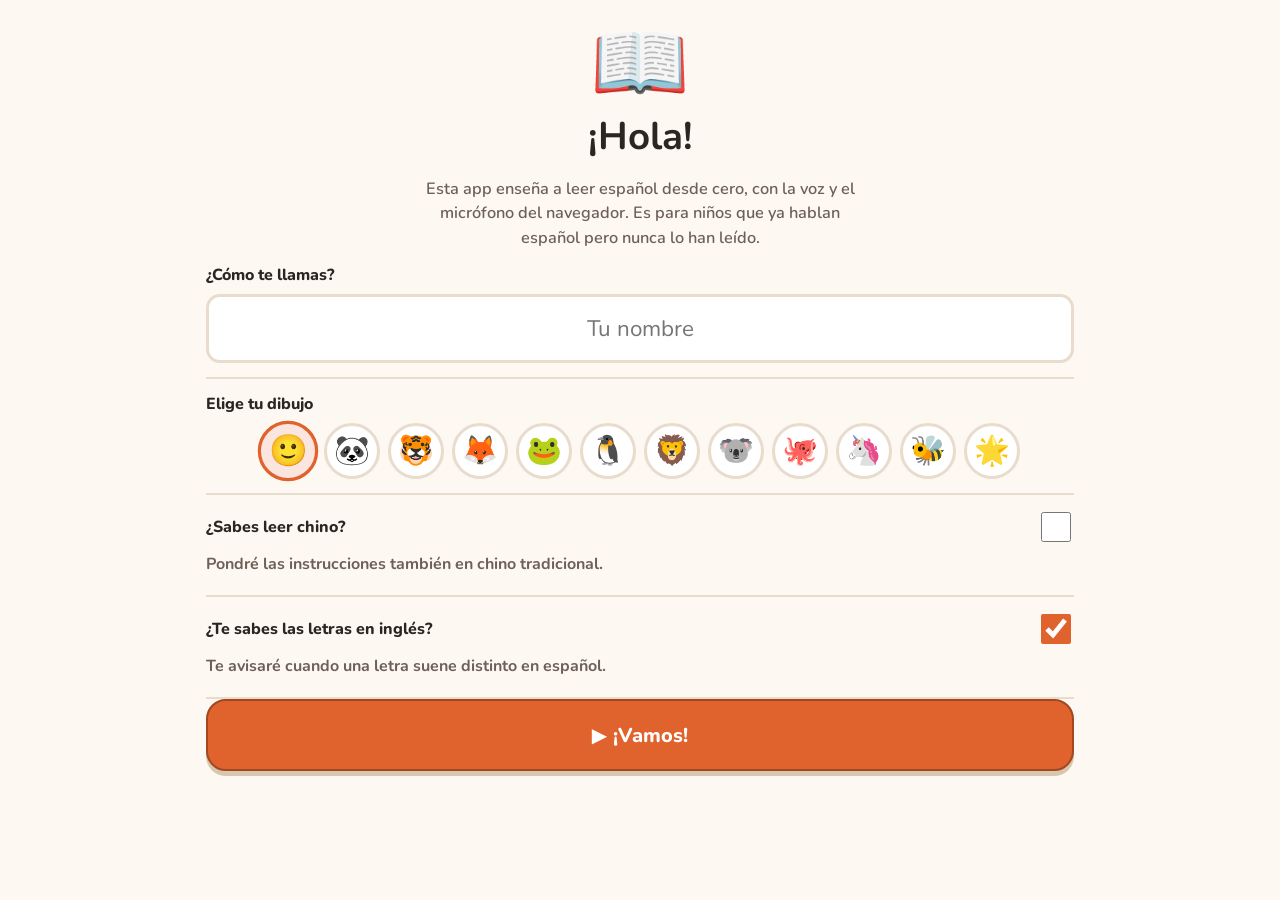
==== commit 44668317: "Add the advanced level, and open the app up beyond one child Two blocks of work.  The advanced level" ====
--- a/index.html
+++ b/index.html
@@ -549,7 +549,12 @@
   font-size: 1rem;
 }
 .ajuste input[type="range"] { height: 40px; accent-color: var(--acento); }
-.interruptor { display: flex; align-items: center; justify-content: space-between; gap: 14px; }
+/* Más específico que ".ajuste label { display: block }", que si no gana por
+   especificidad y deja la casilla pegada al texto en vez de a la derecha. */
+.ajuste label.interruptor,
+.interruptor {
+  display: flex; align-items: center; justify-content: space-between; gap: 14px;
+}
 .interruptor input { width: 30px; height: 30px; accent-color: var(--acento); }
 
 .aviso {
@@ -695,6 +700,220 @@
 }
 .pasos-instalar li { margin-bottom: 10px; }
 .pasos-instalar.opciones { list-style: '→  '; }
+
+/* Código para pasar el progreso: pensado para leerlo en voz alta y copiarlo
+   a mano, así que va grande, separado y en una tipografía de ancho fijo. */
+.codigo {
+  font-family: ui-monospace, 'SFMono-Regular', Menlo, Consolas, monospace;
+  font-size: clamp(1.3rem, 6vw, 1.9rem);
+  font-weight: 700;
+  letter-spacing: .12em;
+  text-align: center;
+  padding: 14px 10px;
+  margin: 8px 0 14px;
+  border: 3px dashed var(--acento);
+  border-radius: var(--radio-s);
+  background: var(--superficie);
+  color: var(--acento);
+  user-select: all;          /* un toque lo selecciona entero */
+  word-break: break-all;
+}
+.campo-codigo {
+  width: 100%;
+  padding: 14px;
+  margin-bottom: 10px;
+  font-family: ui-monospace, Menlo, Consolas, monospace;
+  font-size: 1.2rem;
+  letter-spacing: .08em;
+  text-align: center;
+  text-transform: uppercase;
+  border: 3px solid var(--borde);
+  border-radius: var(--radio-s);
+  background: var(--superficie);
+  color: var(--tinta);
+}
+.campo-codigo:focus { outline: none; border-color: var(--acento); }
+
+/* ==================================================== nivel avanzado ==== */
+
+/* Falsos amigos: las dos lenguas enfrentadas, para que el contraste se vea
+   además de oírse. */
+.contraste { display: grid; grid-template-columns: 1fr 1fr; gap: 10px; margin: 16px 0 6px; }
+.contraste .btn { flex-direction: column; gap: 4px; min-height: 96px; padding: 12px 8px; }
+.contraste .bandera { font-size: 1.6rem; }
+.contraste .chico { font-size: .72rem; font-weight: 700; opacity: .7; }
+.contraste b { font-family: var(--lectura); font-size: 1.3rem; }
+.lado-en { --boton-borde: #6a63cf; }
+.lado-es { --boton-borde: var(--acento); }
+
+.aviso-ingles {
+  display: flex; gap: 12px; align-items: flex-start; text-align: left;
+  margin: 16px auto 0; max-width: 46ch;
+  padding: 14px 16px;
+  border: 2px dashed var(--c5);
+  border-radius: var(--radio-s);
+  background: color-mix(in srgb, var(--c5) 8%, var(--superficie));
+}
+.aviso-ingles p { margin: 0 0 10px; font-weight: 600; font-size: .95rem; line-height: 1.45; }
+.aviso-ingles .btn { min-height: 48px; font-size: .95rem; padding: 8px 14px; }
+
+.campo-dictado { text-transform: lowercase; letter-spacing: .04em; margin-top: 14px; }
+
+/* ------------------------------------------------------------ cuentos -- */
+.nivel-titulo {
+  margin: 22px 0 10px; font-size: 1.05rem; text-transform: uppercase;
+  letter-spacing: .08em; color: var(--tinta-suave);
+}
+.rejilla-cuentos { display: grid; grid-template-columns: repeat(auto-fill, minmax(150px, 1fr)); gap: 12px; }
+.cuento-btn {
+  position: relative;
+  display: flex; flex-direction: column; align-items: center; gap: 6px;
+  padding: 16px 10px;
+  border: 3px solid var(--u); border-radius: 22px;
+  background: var(--superficie); box-shadow: 0 5px 0 var(--u);
+  cursor: pointer; transition: transform .08s ease; touch-action: manipulation;
+}
+.cuento-btn:active { transform: translateY(4px); box-shadow: 0 1px 0 var(--u); }
+.cuento-btn.leido { border-color: var(--exito); box-shadow: 0 5px 0 var(--exito); }
+.cuento-emo { font-size: 2.4rem; line-height: 1; }
+.cuento-titulo { font-weight: 800; text-align: center; line-height: 1.25; }
+.cuento-dato { font-size: .78rem; font-weight: 700; color: var(--tinta-suave); }
+
+/* ------------------------------------------------------- comprensión -- */
+.pregunta-texto {
+  font-family: var(--lectura);
+  font-size: clamp(1.2rem, 5vw, 1.6rem);
+  font-weight: 700; line-height: 1.5; margin: 10px 0 0;
+}
+.opciones-pregunta { display: flex; flex-direction: column; gap: 12px; margin-top: 16px; }
+.opcion {
+  font-family: var(--lectura);
+  font-size: clamp(1.1rem, 4.6vw, 1.4rem);
+  font-weight: 600; line-height: 1.4; text-align: left;
+  padding: 18px 20px;
+  border: 3px solid var(--borde); border-radius: 20px;
+  background: var(--superficie); color: var(--tinta);
+  box-shadow: 0 4px 0 var(--borde);
+  cursor: pointer; transition: transform .08s ease; touch-action: manipulation;
+}
+.opcion:active { transform: translateY(3px); box-shadow: 0 1px 0 var(--borde); }
+.opcion.bien { border-color: var(--exito); background: var(--exito-suave); color: var(--exito); box-shadow: 0 4px 0 var(--exito); }
+.opcion.mal { border-color: var(--error); background: var(--error-suave); color: var(--error); box-shadow: 0 4px 0 var(--error); animation: tiembla .35s; }
+
+.moraleja {
+  margin-top: 20px; padding: 20px 18px;
+  border-radius: 22px;
+  border: 3px solid var(--estrella);
+  background: color-mix(in srgb, var(--estrella) 12%, var(--superficie));
+  text-align: center;
+}
+.moraleja-icono { font-size: 2.2rem; line-height: 1; }
+.moraleja-titulo {
+  margin: 6px 0 4px; font-size: .8rem; font-weight: 800;
+  text-transform: uppercase; letter-spacing: .08em; color: var(--tinta-suave);
+}
+.moraleja-texto {
+  margin: 0; font-family: var(--lectura);
+  font-size: clamp(1.1rem, 4.8vw, 1.45rem); font-weight: 700; line-height: 1.5;
+}
+
+/* --------------------------------------------------------- velocidad -- */
+.marca { margin: 4px 0 12px; }
+.ppm-numero {
+  display: block; font-size: 3.2rem; font-weight: 800; line-height: 1;
+  color: var(--u, var(--acento)); font-variant-numeric: tabular-nums;
+}
+.ppm-texto { display: block; font-size: .8rem; font-weight: 700; color: var(--tinta-suave); }
+.ppm-mejora { display: block; margin-top: 6px; font-weight: 800; color: var(--exito); }
+
+/* ------------------------------------------------- panel del adulto --- */
+.cifras { display: grid; grid-template-columns: repeat(4, 1fr); gap: 8px; margin: 14px 0 6px; }
+.cifra {
+  display: flex; flex-direction: column; align-items: center; gap: 2px;
+  padding: 12px 4px; border-radius: var(--radio-s);
+  background: var(--superficie); border: 2px solid var(--borde);
+}
+.cifra b { font-size: 1.15rem; font-variant-numeric: tabular-nums; }
+.cifra span { font-size: .68rem; font-weight: 700; color: var(--tinta-suave); text-align: center; line-height: 1.2; }
+
+/* Una barra por lectura: se ve de un vistazo si va ganando velocidad. */
+.barras {
+  display: flex; align-items: flex-end; gap: 4px;
+  height: 84px; margin: 12px 0 6px; padding: 6px;
+  border-radius: var(--radio-s); background: var(--superficie-2);
+}
+.barra-ppm { flex: 1; border-radius: 4px 4px 0 0; background: var(--c3); min-height: 8px; }
+.barra-ppm:last-child { background: var(--acento); }
+
+.lista-fallos { margin: 0; padding: 0; list-style: none; }
+.lista-fallos li {
+  display: flex; justify-content: space-between; gap: 12px;
+  padding: 10px 0; border-bottom: 1px solid var(--borde);
+  font-weight: 700;
+}
+.lista-fallos li:last-child { border-bottom: 0; }
+.lista-fallos b { color: var(--error); font-variant-numeric: tabular-nums; }
+
+/* ================================================ varios niños ========== */
+
+/* Bienvenida: la única pantalla escrita para que la lea un adulto. */
+.bienvenida { text-align: center; padding: 24px 0 40px; }
+.bienvenida .logo { font-size: clamp(3.4rem, 16vw, 5rem); line-height: 1; }
+.bienvenida h1 { margin: 6px 0 10px; font-size: clamp(1.8rem, 7vw, 2.4rem); }
+.bienvenida .ajuste { text-align: left; }
+
+.campo-nombre {
+  width: 100%;
+  padding: 16px;
+  font-family: var(--lectura);
+  font-size: 1.4rem;
+  text-align: center;
+  border: 3px solid var(--borde);
+  border-radius: var(--radio-s);
+  background: var(--superficie);
+  color: var(--tinta);
+}
+.campo-nombre:focus { outline: none; border-color: var(--acento); }
+
+.avatares { display: flex; flex-wrap: wrap; gap: 8px; justify-content: center; }
+.avatar {
+  width: 56px; height: 56px;
+  font-size: 1.8rem; line-height: 1;
+  border: 3px solid var(--borde); border-radius: 50%;
+  background: var(--superficie);
+  cursor: pointer; transition: transform .08s ease;
+  touch-action: manipulation;
+}
+.avatar:active { transform: scale(.92); }
+.avatar.elegido {
+  border-color: var(--acento);
+  background: color-mix(in srgb, var(--acento) 16%, var(--superficie));
+  transform: scale(1.08);
+}
+
+/* Lista de niños del aparato */
+.perfil {
+  position: relative;
+  display: flex; align-items: center; gap: 14px; width: 100%;
+  margin-bottom: 10px; padding: 14px 16px;
+  border: 3px solid var(--borde); border-radius: var(--radio);
+  background: var(--superficie); color: var(--tinta);
+  text-align: left; cursor: pointer;
+  touch-action: manipulation;
+}
+.perfil.activo { border-color: var(--acento); background: color-mix(in srgb, var(--acento) 10%, var(--superficie)); }
+.perfil-emo { font-size: 2rem; line-height: 1; }
+.perfil-datos { display: flex; flex-direction: column; gap: 2px; flex: 1; }
+.perfil-datos b { font-size: 1.1rem; }
+.perfil-datos span { font-size: .82rem; font-weight: 700; color: var(--tinta-suave); }
+.perfil .hecha { position: static; width: 26px; height: 26px; border-width: 0; }
+
+/* La chapa de la esquina: quién está leyendo y cuántas estrellas lleva. */
+.marcador-perfil { cursor: pointer; max-width: 58vw; }
+.perfil-mini { font-size: 1.15rem; }
+.perfil-nombre {
+  max-width: 7ch; overflow: hidden; text-overflow: ellipsis; white-space: nowrap;
+}
 
 </style>
 <link rel="manifest" href="manifest.webmanifest">
@@ -978,6 +1197,15 @@
   var rateScale = 1;   // el ajuste global de velocidad multiplica los anteriores
 
   function isSpanish(v) { return /^es(\b|[-_])/i.test(v.lang || ''); }
+  function isEnglish(v) { return /^en(\b|[-_])/i.test(v.lang || ''); }
+
+  /*
+   * Para enseñar los falsos amigos del alfabeto hace falta decir la misma
+   * letra en inglés y en español, una detrás de otra. Guardamos aparte una
+   * voz inglesa; si el aparato no tiene ninguna, quien llama se entera y
+   * enseña sólo el lado español en vez de pronunciarlo con acento español.
+   */
+  var vozInglesa = null;
 
   /* Puntuación de una voz: preferimos español de España y voces locales. */
   function score(v) {
@@ -1001,6 +1229,9 @@
 
     var saved = preferredURI && voices.filter(function (v) { return v.voiceURI === preferredURI; })[0];
     chosen = saved || voices.slice().sort(function (a, b) { return score(b) - score(a); })[0] || null;
+
+    var inglesas = all.filter(isEnglish);
+    vozInglesa = inglesas.filter(function (v) { return v.localService; })[0] || inglesas[0] || null;
 
     listeners.forEach(function (fn) { try { fn(voices, chosen); } catch (e) {} });
   }
@@ -1128,9 +1359,30 @@
     loadVoices();
   }
 
+  /* Pronuncia algo CON VOZ INGLESA. Devuelve false si no hay ninguna. */
+  function sayEnglish(text, opts) {
+    opts = opts || {};
+    if (!supported || !vozInglesa || !text) return Promise.resolve(false);
+    if (opts.interrupt !== false) cancel();
+    return new Promise(function (resolve) {
+      var u = new global.SpeechSynthesisUtterance(String(text));
+      u.voice = vozInglesa;
+      u.lang = vozInglesa.lang;
+      u.rate = Math.max(0.1, Math.min(2, (opts.rate || 0.75) * rateScale));
+      u.pitch = 1;
+      var listo = false;
+      function fin() { if (!listo) { listo = true; clearTimeout(guarda); resolve(true); } }
+      u.onend = fin; u.onerror = fin;
+      var guarda = setTimeout(fin, 4000 + String(text).length * 120);
+      try { synth.speak(u); startKeepAlive(); } catch (e) { fin(); }
+    });
+  }
+
   global.Voz = {
     soportado: supported,
     hablar: say,
+    hablarEnIngles: sayEnglish,
+    hayVozInglesa: function () { return !!vozInglesa; },
     secuencia: sequence,
     parar: cancel,
     preparar: prime,
@@ -1267,7 +1519,90 @@
     instalarComo:   ['Cómo instalarla', '怎麼安裝'],
     yaInstalada:    ['Ya está instalada', '已經安裝好了'],
     sinConexion:    ['Funciona sin internet', '沒有網路也能用'],
-    entendido:      ['Entendido', '知道了']
+    entendido:      ['Entendido', '知道了'],
+
+    /* Pasar el progreso a otro dispositivo */
+    traspaso:       ['Cambiar de dispositivo', '換一台裝置'],
+    tuCodigo:       ['Tu código', '你的代碼'],
+    copiarEnlace:   ['Copiar el enlace', '複製連結'],
+    copiado:        ['¡Copiado!', '已複製！'],
+    vienesDeOtro:   ['¿Vienes de otro aparato?', '從別的裝置來的嗎？'],
+    pegaCodigo:     ['Escribe aquí el código', '在這裡輸入代碼'],
+    continuarAqui:  ['Continuar aquí', '在這裡繼續'],
+    traspasoAyuda:  ['El código se puede dictar: lleva las unidades, los cuentos y las estrellas.',
+                     '這個代碼可以唸給別人：包含課程、故事和星星。'],
+    enlaceLlevaTodo:['El enlace lleva además la velocidad de lectura y lo que le cuesta, para que el repaso siga sabiendo qué traerle.',
+                     '連結還包含閱讀速度和容易出錯的地方，這樣複習才知道該練什麼。'],
+    traspasoOjo:    ['Los ajustes no viajan: la voz de cada aparato es distinta.',
+                     '設定不會一起帶過去：每台裝置的語音不一樣。'],
+    codigoMal:      ['Ese código no vale. Míralo otra vez.', '這個代碼無效，請再檢查一次。'],
+    codigoPisa:     ['Esto sustituirá el progreso de este aparato. ¿Seguro?',
+                     '這會取代這台裝置上的進度。確定嗎？'],
+    codigoBien:     ['¡Listo! Progreso recuperado.', '好了！進度已經找回來。'],
+    copiarCodigo:   ['Copiar el código', '複製代碼'],
+
+    /* Nivel avanzado */
+    pasoIngles:     ['Escucha las dos y nota la diferencia', '兩種都聽，注意不一樣的地方'],
+    pasoInventadas: ['Lee estas palabras inventadas', '讀這些編出來的詞'],
+    pasoPares:      ['Escucha y toca la que he dicho', '聽，然後點我說的那個'],
+    pasoDictado:    ['Escribe la palabra que oigas', '把聽到的詞寫出來'],
+    enIngles:       ['En inglés', '英文裡'],
+    enEspanol:      ['En español', '西班牙語裡'],
+    sinVozInglesa:  ['Este aparato no tiene voz inglesa, así que te lo explico sin el ejemplo.',
+                     '這台裝置沒有英文語音，只用文字說明。'],
+    escribeAqui:    ['Escribe aquí', '在這裡寫'],
+    revisar:        ['Revisar', '檢查'],
+    ortografia:     ['Suena bien, pero se escribe distinto', '發音對了，但拼法不一樣'],
+    enQueCambian:   ['En qué cambian', '差別在哪裡'],
+
+    /* Cuentos */
+    biblioteca:     ['Cuentos', '故事'],
+    nivel:          ['Nivel', '等級'],
+    moraleja:       ['Lo que nos enseña', '這個故事告訴我們'],
+    preguntaTitulo: ['¿Lo has entendido?', '你看懂了嗎？'],
+    leerYCronometrar: ['Léelo tú y te cronometro', '你來讀，我幫你計時'],
+    yaTermine:      ['Ya he terminado', '我讀完了'],
+    ppm:            ['palabras por minuto', '每分鐘幾個字'],
+    intento:        ['Intento', '第幾次'],
+    mejorMarca:     ['¡Tu mejor marca!', '你的最佳紀錄！'],
+    masRapido:      ['Más rápido que antes', '比上次快'],
+    otraVezMasRapido: ['Léelo otra vez, te saldrá más rápido', '再讀一次，會更快'],
+
+    /* Panel del adulto */
+    comoVa:         ['Cómo va', '學習情況'],
+    diasSeguidos:   ['Días seguidos', '連續天數'],
+    diasTotales:    ['Días practicando', '練習天數'],
+    dondeFalla:     ['Dónde falla más', '最常出錯的地方'],
+    velocidad2:     ['Velocidad de lectura', '閱讀速度'],
+    mejorPpm:       ['Mejor marca', '最佳紀錄'],
+    sinDatos:       ['Todavía no hay datos. Cuando lea en voz alta, aparecerán aquí.',
+                     '還沒有資料。等他大聲讀過之後就會出現。'],
+    repasoFlojo:    ['Repaso de lo que falla', '複習容易錯的地方'],
+
+    /* Bienvenida y varios niños en el mismo aparato */
+    holaBienvenida: ['¡Hola!', '你好！'],
+    queEsEsto:      ['Esta app enseña a leer español desde cero, con la voz y el micrófono del navegador. Es para niños que ya hablan español pero nunca lo han leído.',
+                     '這個應用程式用瀏覽器的語音和麥克風，從零開始教你讀西班牙語。適合已經會說西班牙語、但還不會讀的小朋友。'],
+    comoTeLlamas:   ['¿Cómo te llamas?', '你叫什麼名字？'],
+    tuNombre:       ['Tu nombre', '你的名字'],
+    eligeDibujo:    ['Elige tu dibujo', '選一個圖案'],
+    leesChino:      ['¿Sabes leer chino?', '你會讀中文嗎？'],
+    leesChinoAyuda: ['Pondré las instrucciones también en chino tradicional.',
+                     '我會把說明也用繁體中文寫出來。'],
+    letrasIngles:   ['¿Te sabes las letras en inglés?', '你會英文字母嗎？'],
+    letrasInglesAyuda: ['Te avisaré cuando una letra suene distinto en español.',
+                        '當字母在西班牙語裡發音不同時，我會提醒你。'],
+    vamos:          ['¡Vamos!', '開始吧！'],
+    quienJuega:     ['Quién está leyendo', '誰在讀'],
+    cambiarNino:    ['Cambiar de niño', '換一個小朋友'],
+    anadirNino:     ['Añadir otro niño', '新增小朋友'],
+    borrarNino:     ['Borrar este niño', '刪除這個小朋友'],
+    borrarNinoOjo:  ['Se borrará todo su progreso. ¿Seguro?', '他的進度會全部刪除。確定嗎？'],
+    sinNombre:      ['Sin nombre', '沒有名字'],
+    compartir:      ['Compartir la app', '分享這個應用程式'],
+    compartida:     ['¡Enlace copiado!', '連結已複製！'],
+    paraPadres:     ['Para los padres', '給家長'],
+    avisosIngles:   ['Avisos sobre el inglés', '英文對照提示']
   };
 
   var idioma = 0;   // 0 = español, 1 = chino como apoyo
@@ -1739,6 +2074,42 @@
         }
       ],
       frases: []
+    },
+
+    {
+      id: 'inventadas', tipo: 'inventadas', color: 5, emoji: '👽',
+      titulo: 'Palabras inventadas', letra: '👽', nombre: 'palabras inventadas',
+      fonema: 'leer sin adivinar',
+      truco: 'Estas palabras no existen: me las he inventado. Por eso no puedes acordarte de ellas ni adivinarlas por su forma. Sólo salen si las lees letra a letra. Es el ejercicio que de verdad demuestra que sabes leer.',
+      trucoZh: '這些詞是我編出來的，不存在。所以你不能靠記憶或看形狀猜出來，只能一個字母一個字母地讀。這才真正證明你會讀。',
+      silabas: [], palabras: [], frases: []
+    },
+
+    {
+      id: 'pares', tipo: 'pares', color: 6, emoji: '👀',
+      titulo: 'Parecidas pero distintas', letra: 'pato · pata', nombre: 'pares parecidos',
+      fonema: 'mirar dentro de la palabra',
+      truco: 'Estas parejas se parecen muchísimo: cambian en una letra, o en el orden. Si miras sólo la forma de fuera, caes. Hay que mirar dentro.',
+      trucoZh: '這些詞長得很像，只差一個字母或順序不同。只看外形會看錯，要看清楚裡面。',
+      silabas: [], palabras: [], frases: []
+    },
+
+    {
+      id: 'dictado', tipo: 'dictado', color: 7, emoji: '✍️',
+      titulo: 'Escribe lo que oigas', letra: '✍️', nombre: 'dictado',
+      fonema: 'del sonido a la letra',
+      truco: 'Ahora al revés: oyes una palabra y la escribes. Escribir obliga a poner las letras en su orden, una detrás de otra. Es la otra mitad de leer.',
+      trucoZh: '現在反過來：聽到一個詞，把它寫出來。寫字必須把字母按順序排好，這是閱讀的另一半。',
+      silabas: [], palabras: [], frases: []
+    },
+
+    {
+      id: 'ingles', tipo: 'ingles', color: 0, emoji: '🔀',
+      titulo: 'El inglés y el español', letra: 'A a', nombre: 'los falsos amigos',
+      fonema: 'la misma letra, otro sonido',
+      truco: 'Tú aprendiste las letras en inglés, y eso ayuda, pero también engaña: muchas suenan distinto en español. Vamos a oír las dos, una detrás de otra, para que no se te mezclen.',
+      trucoZh: '你是從英文學會字母的，這有幫助，但也會混淆：很多字母在西班牙語裡發音不同。我們把兩種發音接連聽一遍，就不會弄混了。',
+      silabas: [], palabras: [], frases: []
     }
   ];
 
@@ -1772,6 +2143,288 @@
     silabasHasta: silabasHasta,
     indicePorId: indicePorId,
     total: unidades.length
+  };
+})(window);
+
+
+/* ===== js/avanzado.js ===== */
+/*!
+ * avanzado.js — Material para cuando ya descifra: el tramo que va de
+ * "pronunciar letras" a "leer".
+ *
+ * Cuatro bloques, cada uno atacando un problema distinto:
+ *
+ *   ingles         Los falsos amigos del alfabeto. Quien aprendió las letras
+ *                  en inglés arrastra sus valores: la "i" que allí se llama
+ *                  /ai/ y aquí suena /i/. Es la interferencia más probable en
+ *                  alguien que llega al español sabiendo el abecedario inglés,
+ *                  y se corrige oyendo las dos cosas seguidas.
+ *
+ *   inventadas     Palabras que no existen pero podrían. No se pueden adivinar
+ *                  por su forma ni recordar de memoria: o se descifran letra a
+ *                  letra o no salen. Es la prueba de fuego de la lectura
+ *                  alfabética, y el antídoto contra leer por silueta — un
+ *                  hábito natural en quien viene de una escritura donde cada
+ *                  signo se reconoce entero.
+ *
+ *   pares          Palabras reales que se diferencian en una letra o en su
+ *                  orden. Obligan a mirar DENTRO de la palabra.
+ *
+ *   cuentos        Textos con sentido y moraleja, con una pregunta al final.
+ *                  La pregunta no es adorno: si descifró bien, la acierta sin
+ *                  esfuerzo, porque ya habla español. Si falla, es que leyó
+ *                  mal. Es un detector de decodificación disfrazado de cuento.
+ */
+(function (global) {
+  'use strict';
+
+  /* ------------------------------------------------ falsos amigos ------- */
+  /*
+   * en / es: la misma letra en las dos lenguas.
+   * muestraEn se pronuncia con voz inglesa y muestraEs con voz española,
+   * una detrás de otra, para que el contraste se oiga en lugar de leerse.
+   */
+  var ingles = [
+    { letra: 'a', muestraEn: 'name', muestraEs: 'ala',
+      nota: 'En inglés la A dice su nombre, /ei/. En español siempre suena a, abriendo la boca.' },
+    { letra: 'e', muestraEn: 'he', muestraEs: 'eso',
+      nota: 'En inglés la E suena /ii/. En español suena e, cortita.' },
+    { letra: 'i', muestraEn: 'ice', muestraEs: 'isla',
+      nota: 'Ésta es la que más lía: en inglés la I suena /ai/. En español suena i, siempre.' },
+    { letra: 'o', muestraEn: 'no', muestraEs: 'oso',
+      nota: 'En inglés la O se alarga y se cierra. En español es una o redonda y limpia.' },
+    { letra: 'u', muestraEn: 'use', muestraEs: 'uva',
+      nota: 'En inglés la U suena /iu/. En español suena u, como un beso.' },
+    { letra: 'h', muestraEn: 'hat', muestraEs: 'hola',
+      nota: 'En inglés la H sopla. En español no suena nada: hola se lee ola.' },
+    { letra: 'j', muestraEn: 'jam', muestraEs: 'jamón',
+      nota: 'En inglés la J suena /dch/. En español sale del fondo de la garganta.' },
+    { letra: 'v', muestraEn: 'very', muestraEs: 'vaca',
+      nota: 'En inglés la V se hace con los dientes en el labio. En español suena igual que la be.' },
+    { letra: 'g', muestraEn: 'giant', muestraEs: 'gigante',
+      nota: 'Con e y con i, la G inglesa suena /dch/. La española suena como la jota.' },
+    { letra: 'z', muestraEn: 'zoo', muestraEs: 'zapato',
+      nota: 'La Z inglesa zumba. La española no zumba: es una ese, o la lengua entre los dientes.' },
+    { letra: 'qu', muestraEn: 'queen', muestraEs: 'queso',
+      nota: 'En inglés qu suena /kw/, con u. En español la u no se oye: que suena ke.' },
+    { letra: 'r', muestraEn: 'red', muestraEs: 'rosa',
+      nota: 'La R inglesa no toca el paladar. La española vibra: rrr.' },
+    { letra: 'll', muestraEn: 'tall', muestraEs: 'llave',
+      nota: 'Dos eles en inglés siguen siendo una ele. En español suenan como la ye.' },
+    { letra: 'ñ', muestraEn: 'canyon', muestraEs: 'niño',
+      nota: 'Esta letra no existe en inglés. Es la eñe, y sólo la tiene el español.' }
+  ];
+
+  /* ------------------------------------------- palabras inventadas ------ */
+  /*
+   * Ninguna existe en español, pero todas podrían existir: respetan sus
+   * reglas. Van de menos a más: sílabas abiertas, luego trabadas, luego
+   * inversas y diptongos.
+   */
+  var inventadas = [
+    { nivel: 1, lista: ['lomi', 'tefa', 'sapu', 'mune', 'dopi', 'bimo', 'chena', 'ñapo',
+                        'yuti', 'zalo', 'gupe', 'jeta'] },
+    { nivel: 2, lista: ['prata', 'clemo', 'brito', 'flude', 'grusa', 'trepo', 'plina',
+                        'dracu', 'glefa', 'cruti'] },
+    { nivel: 3, lista: ['alpo', 'ferti', 'urnal', 'espru', 'mondri', 'calcuz', 'tarbo',
+                        'pieta', 'nauri', 'quebio', 'fuinda', 'zarpel'] }
+  ];
+
+  /* ------------------------------------------------- pares mínimos ------ */
+  /*
+   * Palabras de verdad que se distinguen por una letra, o por el orden.
+   * "diferencia" dice qué hay que mirar, para poder explicarlo si falla.
+   */
+  var pares = [
+    { a: ['pato', '🦆'], b: ['pata', '🐾'], diferencia: 'la última vocal' },
+    { a: ['gato', '🐈'], b: ['gota', '💧'], diferencia: 'el orden de las letras' },
+    { a: ['pero', '🤔'], b: ['perro', '🐕'], diferencia: 'una erre o dos' },
+    { a: ['caro', '💰'], b: ['carro', '🚗'], diferencia: 'una erre o dos' },
+    { a: ['casa', '🏠'], b: ['caza', '🏹'], diferencia: 'cómo se escribe, no cómo suena' },
+    { a: ['mano', '🖐️'], b: ['mono', '🐒'], diferencia: 'la vocal de en medio' },
+    { a: ['lago', '🏞️'], b: ['algo', '❓'], diferencia: 'el orden: la a va antes o después' },
+    { a: ['sal', '🧂'], b: ['las', '👉'], diferencia: 'el orden de las letras' },
+    { a: ['sol', '☀️'], b: ['los', '👉'], diferencia: 'el orden de las letras' },
+    { a: ['bota', '👢'], b: ['boca', '👄'], diferencia: 'una consonante' },
+    { a: ['rata', '🐀'], b: ['rana', '🐸'], diferencia: 'una consonante' },
+    { a: ['cama', '🛏️'], b: ['cana', '👵'], diferencia: 'una consonante' },
+    { a: ['dedo', '☝️'], b: ['dado', '🎲'], diferencia: 'la vocal de en medio' },
+    { a: ['lobo', '🐺'], b: ['lomo', '🥓'], diferencia: 'una consonante' },
+    { a: ['plato', '🍽️'], b: ['plano', '🗺️'], diferencia: 'una consonante' },
+    { a: ['mesa', '🍽️'], b: ['misa', '⛪'], diferencia: 'la primera vocal' },
+    { a: ['vaso', '🥛'], b: ['paso', '👣'], diferencia: 'la primera consonante' },
+    { a: ['coro', '🎶'], b: ['corro', '🏃'], diferencia: 'una erre o dos' },
+    { a: ['para', '🛑'], b: ['parra', '🍇'], diferencia: 'una erre o dos' },
+    { a: ['rosa', '🌹'], b: ['ropa', '👕'], diferencia: 'una consonante' }
+  ];
+
+  /* ------------------------------------------------------- dictado ------ */
+  /* Escribir obliga a poner las letras en orden: no hay atajo visual. */
+  var dictado = [
+    { nivel: 1, lista: ['casa', 'mesa', 'pato', 'luna', 'dedo', 'sopa', 'gato', 'nube',
+                        'vaca', 'foca'] },
+    { nivel: 2, lista: ['jirafa', 'camisa', 'pelota', 'tomate', 'moneda', 'muñeca',
+                        'chocolate', 'guitarra', 'zapato', 'llave'] },
+    { nivel: 3, lista: ['bicicleta', 'cocodrilo', 'pingüino', 'elefante', 'teléfono',
+                        'mariposa', 'estrella', 'plátano', 'ventana', 'mochila'] }
+  ];
+
+  /* -------------------------------------------------------- cuentos ----- */
+  /*
+   * Historias cortas con moraleja. Cada una trae una pregunta con tres
+   * respuestas escritas: hay que leerlas también, así que la pregunta es
+   * parte del ejercicio y no un añadido.
+   *
+   * Los niveles crecen en longitud y en dificultad de frase, no en vocabulario
+   * raro: quien lee esto ya habla español, lo que entrena es descifrar.
+   */
+  var cuentos = [
+    {
+      id: 'hormiga', nivel: 1, titulo: 'La hormiga y la miga', emoji: '🐜',
+      lineas: [
+        'Una hormiga pequeña encuentra una miga de pan.',
+        'La miga es más grande que ella.',
+        'La empuja y la empuja, pero no puede sola.',
+        'Entonces llama a sus amigas.',
+        'Entre todas la llevan al hormiguero.'
+      ],
+      moraleja: 'Lo que no puedes solo, lo puedes con ayuda.',
+      pregunta: {
+        texto: '¿Cómo llevan la miga al hormiguero?',
+        opciones: ['Entre todas las hormigas', 'La hormiga sola', 'La empuja el viento'],
+        correcta: 0
+      }
+    },
+    {
+      id: 'sol-viento', nivel: 1, titulo: 'El sol y el viento', emoji: '☀️',
+      lineas: [
+        'El viento dice que es más fuerte que el sol.',
+        'Los dos miran a un hombre con abrigo.',
+        'El viento sopla muy fuerte, pero el hombre se tapa más.',
+        'Luego el sol calienta poco a poco.',
+        'El hombre tiene calor y se quita el abrigo solo.'
+      ],
+      moraleja: 'Con calma se consigue lo que a la fuerza no.',
+      pregunta: {
+        texto: '¿Quién consigue que el hombre se quite el abrigo?',
+        opciones: ['El sol', 'El viento', 'Nadie'],
+        correcta: 0
+      }
+    },
+    {
+      id: 'pajaro', nivel: 1, titulo: 'El pájaro y la jaula', emoji: '🐦',
+      lineas: [
+        'Un pájaro vive en una jaula de oro.',
+        'Tiene comida todos los días y nadie le molesta.',
+        'Un día ve por la ventana a otro pájaro volando.',
+        'El de la jaula canta bonito, pero no puede volar.',
+        'El de fuera pasa frío, pero va donde quiere.'
+      ],
+      moraleja: 'No todo lo que brilla vale más que ser libre.',
+      pregunta: {
+        texto: '¿Qué tiene el pájaro de fuera que no tiene el de la jaula?',
+        opciones: ['Puede ir donde quiere', 'Come todos los días', 'Una jaula de oro'],
+        correcta: 0
+      }
+    },
+    {
+      id: 'zorro-uvas', nivel: 2, titulo: 'El zorro y las uvas', emoji: '🦊',
+      lineas: [
+        'Un zorro pasea por el campo y ve unas uvas en lo alto de una parra.',
+        'Salta una vez y no llega. Salta otra vez y tampoco.',
+        'Lo intenta muchas veces, hasta que se cansa.',
+        'Entonces se va diciendo: esas uvas seguro que están verdes.',
+        'Pero las uvas estaban maduras. El zorro sólo saltaba poco.'
+      ],
+      moraleja: 'A veces decimos que algo no nos gusta porque no lo conseguimos.',
+      pregunta: {
+        texto: '¿Por qué el zorro dice que las uvas están verdes?',
+        opciones: ['Porque no consigue cogerlas', 'Porque las ha probado', 'Porque son verdes'],
+        correcta: 0
+      }
+    },
+    {
+      id: 'leon-raton', nivel: 2, titulo: 'El león y el ratón', emoji: '🦁',
+      lineas: [
+        'Un ratón despierta sin querer a un león dormido.',
+        'El león lo coge con la pata y va a comérselo.',
+        'El ratón le pide perdón y le promete ayudarle algún día.',
+        'El león se ríe: ¿cómo va a ayudarme un ratón tan pequeño?',
+        'Pero lo suelta.',
+        'Semanas después, el león cae en una red de cuerdas.',
+        'El ratón llega, muerde las cuerdas y lo deja libre.'
+      ],
+      moraleja: 'Nadie es tan pequeño como para no poder ayudar.',
+      pregunta: {
+        texto: '¿Cómo salva el ratón al león?',
+        opciones: ['Muerde las cuerdas de la red', 'Llama a otros leones', 'Le da de comer'],
+        correcta: 0
+      }
+    },
+    {
+      id: 'lechera', nivel: 2, titulo: 'La niña y la leche', emoji: '🥛',
+      lineas: [
+        'Una niña lleva un cubo de leche sobre la cabeza.',
+        'Mientras anda, va pensando en todo lo que hará.',
+        'Con la leche compraré huevos, y de los huevos saldrán pollitos.',
+        'Con los pollitos compraré un vestido y todos me mirarán.',
+        'De tanto pensarlo da un salto de alegría.',
+        'El cubo cae al suelo y la leche se derrama entera.'
+      ],
+      moraleja: 'Primero se hacen las cosas y después se sueña con ellas.',
+      pregunta: {
+        texto: '¿Por qué se cae el cubo?',
+        opciones: ['Porque la niña da un salto', 'Porque tropieza con una piedra', 'Porque pesa mucho'],
+        correcta: 0
+      }
+    },
+    {
+      id: 'roble-junco', nivel: 3, titulo: 'El roble y el junco', emoji: '🌳',
+      lineas: [
+        'Junto al río crecen un roble enorme y un junco delgado.',
+        'El roble se burla del junco: yo soy fuerte y tú te doblas con cualquier cosa.',
+        'El junco no contesta nada.',
+        'Una noche llega una tormenta terrible.',
+        'El viento empuja con toda su fuerza.',
+        'El roble aguanta firme, muy firme, hasta que se parte por la mitad.',
+        'El junco se dobla hasta tocar el agua, y cuando pasa la tormenta se levanta otra vez.'
+      ],
+      moraleja: 'Saber doblarse a veces es más fuerte que no ceder nunca.',
+      pregunta: {
+        texto: '¿Qué le pasa al roble en la tormenta?',
+        opciones: ['Se parte por la mitad', 'Se dobla y se levanta', 'No le pasa nada'],
+        correcta: 0
+      }
+    },
+    {
+      id: 'dos-amigos', nivel: 3, titulo: 'Los dos amigos y el pozo', emoji: '👬',
+      lineas: [
+        'Dos amigos caminan por un camino muy largo y llegan a un pozo seco.',
+        'Uno se asoma demasiado y cae dentro.',
+        'Desde arriba, mucha gente le grita que suba, que es fácil, que lo intente más.',
+        'Él lo intenta una y otra vez, pero el pozo es hondo y resbala.',
+        'Entonces su amigo baja con él.',
+        'Los de arriba le dicen que está loco, que ahora están los dos atrapados.',
+        'Pero el amigo responde: yo ya estuve aquí antes y sé por dónde se sale.'
+      ],
+      moraleja: 'Ayudar de verdad no es gritar desde arriba.',
+      pregunta: {
+        texto: '¿Por qué su amigo baja al pozo?',
+        opciones: ['Porque conoce la salida', 'Porque también se cae', 'Porque quiere el agua'],
+        correcta: 0
+      }
+    }
+  ];
+
+  global.Avanzado = {
+    ingles: ingles,
+    inventadas: inventadas,
+    pares: pares,
+    dictado: dictado,
+    cuentos: cuentos,
+    cuentosDeNivel: function (n) {
+      return cuentos.filter(function (c) { return c.nivel === n; });
+    }
   };
 })(window);
 
@@ -1787,8 +2440,109 @@
 (function (global) {
   'use strict';
 
-  var CLAVE = 'lectura-es-v1';
+  /*
+   * Varios niños en el mismo aparato.
+   *
+   * Hasta ahora había un único progreso por navegador, que servía para una
+   * familia con un hijo. En cuanto un hermano o un amigo prueba la app, le
+   * machaca las estrellas al primero. Así que cada niño tiene su propio
+   * cajón, y la lista de quiénes hay vive aparte.
+   *
+   *   lectura-es-perfiles     { activo, lista: [{id, nombre, emoji}] }
+   *   lectura-es-v1:<id>      el progreso de ese niño
+   *
+   * Quien ya venía usando la app tenía sus datos en "lectura-es-v1" a secas:
+   * al abrirla se convierten en el primer perfil, sin perder nada.
+   */
+  var CLAVE_VIEJA = 'lectura-es-v1';
+  var CLAVE_PERFILES = 'lectura-es-perfiles';
   var memoria = null;
+  var perfiles = null;
+
+  function leerBruto(clave) {
+    try {
+      var raw = global.localStorage.getItem(clave);
+      return raw ? JSON.parse(raw) : null;
+    } catch (e) { return null; }
+  }
+  function guardarBruto(clave, valor) {
+    try { global.localStorage.setItem(clave, JSON.stringify(valor)); } catch (e) {}
+  }
+
+  function nuevoId() {
+    return 'n' + Date.now().toString(36) + Math.floor(Math.random() * 1000).toString(36);
+  }
+
+  function cargarPerfiles() {
+    if (perfiles) return perfiles;
+    perfiles = leerBruto(CLAVE_PERFILES);
+
+    if (!perfiles || !perfiles.lista || !perfiles.lista.length) {
+      var viejo = leerBruto(CLAVE_VIEJA);
+      var id = nuevoId();
+      perfiles = { activo: id, lista: [{ id: id, nombre: '', emoji: '🙂', creado: Date.now() }] };
+      /* Rescatamos el progreso de quien ya usaba la app antes de los perfiles. */
+      if (viejo) {
+        guardarBruto(CLAVE_VIEJA + ':' + id, viejo);
+        try { global.localStorage.removeItem(CLAVE_VIEJA); } catch (e) {}
+      }
+      guardarBruto(CLAVE_PERFILES, perfiles);
+    }
+    if (!perfiles.lista.filter(function (p) { return p.id === perfiles.activo; })[0]) {
+      perfiles.activo = perfiles.lista[0].id;
+      guardarBruto(CLAVE_PERFILES, perfiles);
+    }
+    return perfiles;
+  }
+
+  function CLAVE() { return CLAVE_VIEJA + ':' + cargarPerfiles().activo; }
+
+  function perfilActivo() {
+    var ps = cargarPerfiles();
+    return ps.lista.filter(function (p) { return p.id === ps.activo; })[0];
+  }
+
+  function listaPerfiles() { return cargarPerfiles().lista.slice(); }
+
+  function crearPerfil(nombre, emoji) {
+    var ps = cargarPerfiles();
+    var p = { id: nuevoId(), nombre: (nombre || '').slice(0, 20), emoji: emoji || '🙂', creado: Date.now() };
+    ps.lista.push(p);
+    ps.activo = p.id;
+    guardarBruto(CLAVE_PERFILES, ps);
+    memoria = null;
+    return p;
+  }
+
+  function renombrarPerfil(id, nombre, emoji) {
+    var ps = cargarPerfiles();
+    ps.lista.forEach(function (p) {
+      if (p.id !== id) return;
+      if (typeof nombre === 'string') p.nombre = nombre.slice(0, 20);
+      if (emoji) p.emoji = emoji;
+    });
+    guardarBruto(CLAVE_PERFILES, ps);
+  }
+
+  function activarPerfil(id) {
+    var ps = cargarPerfiles();
+    if (!ps.lista.filter(function (p) { return p.id === id; })[0]) return false;
+    ps.activo = id;
+    guardarBruto(CLAVE_PERFILES, ps);
+    memoria = null;      // el siguiente leer() trae el cajón del nuevo niño
+    return true;
+  }
+
+  function borrarPerfil(id) {
+    var ps = cargarPerfiles();
+    if (ps.lista.length <= 1) return false;     // siempre queda alguien
+    ps.lista = ps.lista.filter(function (p) { return p.id !== id; });
+    try { global.localStorage.removeItem(CLAVE_VIEJA + ':' + id); } catch (e) {}
+    if (ps.activo === id) ps.activo = ps.lista[0].id;
+    guardarBruto(CLAVE_PERFILES, ps);
+    memoria = null;
+    return true;
+  }
 
   function vacio() {
     return {
@@ -1801,29 +2555,31 @@
         chino: false,
         desbloquearTodo: false,
         mayusculas: false,
-        micro: true
+        micro: true,
+        ingles: true      // ¿aprendió el abecedario en inglés? en Taiwán, casi siempre
       },
       ultimaUnidad: null,
+      fallos: {},        // qué se le atraganta: clave de diagnóstico → veces
+      lecturas: [],      // velocidad de lectura, las últimas sesiones
+      dias: [],          // días en los que ha practicado, para la racha
       creado: Date.now()
     };
   }
 
   function leer() {
     if (memoria) return memoria;
-    try {
-      var raw = global.localStorage.getItem(CLAVE);
-      memoria = raw ? JSON.parse(raw) : vacio();
-    } catch (e) {
-      memoria = vacio();
-    }
+    memoria = leerBruto(CLAVE()) || vacio();
     if (!memoria || memoria.version !== 1) memoria = vacio();
+    /* Campos añadidos después: se rellenan sin tocar la versión, para no
+       borrarle el progreso a quien ya venía usando la app. */
     if (!memoria.ajustes) memoria.ajustes = vacio().ajustes;
+    if (!memoria.fallos) memoria.fallos = {};
+    if (!memoria.lecturas) memoria.lecturas = [];
+    if (!memoria.dias) memoria.dias = [];
     return memoria;
   }
 
-  function guardar() {
-    try { global.localStorage.setItem(CLAVE, JSON.stringify(leer())); } catch (e) {}
-  }
+  function guardar() { guardarBruto(CLAVE(), leer()); }
 
   function unidad(id) {
     var d = leer();
@@ -1888,6 +2644,349 @@
     return d.ajustes[clave];
   }
 
+  /* ------------------------------------------------ cómo va llevándolo ---
+   *
+   * La app ya sabe QUÉ falla cada vez que el niño lee en voz alta — erre
+   * fuerte, sílaba comida, vocal cambiada — pero hasta ahora lo pintaba en
+   * pantalla y lo tiraba. Guardándolo, el repaso puede dejar de ser aleatorio
+   * y traerle justo lo suyo.
+   */
+
+  function hoy() {
+    var d = new Date();
+    return d.getFullYear() + '-' + ('0' + (d.getMonth() + 1)).slice(-2) + '-' + ('0' + d.getDate()).slice(-2);
+  }
+
+  /* Un día de práctica. Se llama al empezar cualquier actividad. */
+  function marcarDia() {
+    var d = leer();
+    var h = hoy();
+    if (d.dias[d.dias.length - 1] !== h) {
+      d.dias.push(h);
+      if (d.dias.length > 400) d.dias = d.dias.slice(-400);
+      guardar();
+    }
+  }
+
+  /* Días seguidos practicando, contando hacia atrás desde hoy o desde ayer. */
+  function racha() {
+    var d = leer();
+    if (!d.dias.length) return 0;
+    var vistos = {};
+    d.dias.forEach(function (x) { vistos[x] = true; });
+
+    var cursor = new Date();
+    if (!vistos[hoy()]) cursor.setDate(cursor.getDate() - 1);   // aún puede practicar hoy
+
+    var n = 0;
+    while (n < 400) {
+      var clave = cursor.getFullYear() + '-' + ('0' + (cursor.getMonth() + 1)).slice(-2) +
+                  '-' + ('0' + cursor.getDate()).slice(-2);
+      if (!vistos[clave]) break;
+      n++;
+      cursor.setDate(cursor.getDate() - 1);
+    }
+    return n;
+  }
+
+  /* Apunta un fallo de lectura. "clave" es el diagnóstico; "unidad", de dónde
+     salía la palabra, para poder repasar justo esa letra. */
+  function apuntarFallo(clave, idUnidad) {
+    if (!clave) return;
+    var d = leer();
+    d.fallos[clave] = (d.fallos[clave] || 0) + 1;
+    if (idUnidad) d.fallos['u:' + idUnidad] = (d.fallos['u:' + idUnidad] || 0) + 1;
+    guardar();
+  }
+
+  /* Un acierto rebaja el contador: lo superado deja de repasarse. */
+  function apuntarAcierto(idUnidad) {
+    if (!idUnidad) return;
+    var d = leer();
+    var k = 'u:' + idUnidad;
+    if (d.fallos[k]) {
+      d.fallos[k] -= 1;
+      if (d.fallos[k] <= 0) delete d.fallos[k];
+      guardar();
+    }
+  }
+
+  /* Unidades ordenadas de la que más se le atraganta a la que menos. */
+  function unidadesFlojas() {
+    var d = leer();
+    return Object.keys(d.fallos)
+      .filter(function (k) { return k.indexOf('u:') === 0; })
+      .map(function (k) { return { id: k.slice(2), veces: d.fallos[k] }; })
+      .sort(function (a, b) { return b.veces - a.veces; });
+  }
+
+  /* Diagnósticos más repetidos, para el resumen del adulto. */
+  function erroresTipicos() {
+    var d = leer();
+    return Object.keys(d.fallos)
+      .filter(function (k) { return k.indexOf('u:') !== 0; })
+      .map(function (k) { return { clave: k, veces: d.fallos[k] }; })
+      .sort(function (a, b) { return b.veces - a.veces; });
+  }
+
+  /* Velocidad de una lectura, en palabras por minuto. */
+  function apuntarLectura(datos) {
+    var d = leer();
+    d.lecturas.push({
+      texto: datos.texto, ppm: Math.round(datos.ppm), nota: datos.nota,
+      intento: datos.intento || 1, fecha: hoy()
+    });
+    if (d.lecturas.length > 60) d.lecturas = d.lecturas.slice(-60);
+    guardar();
+    return d.lecturas;
+  }
+
+  function lecturas() { return leer().lecturas.slice(); }
+
+  /* Todo lo que necesita el panel del adulto, ya masticado. */
+  function estadisticas(unidades) {
+    var d = leer();
+    var lec = d.lecturas;
+    var mejor = lec.reduce(function (a, l) { return Math.max(a, l.ppm); }, 0);
+    var ultimas = lec.slice(-5);
+    return {
+      completas: unidades.filter(function (u) { return unidadCompleta(u.id); }).length,
+      total: unidades.length,
+      estrellas: d.estrellas,
+      racha: racha(),
+      dias: d.dias.length,
+      lecturas: lec.length,
+      ppmMejor: mejor,
+      ppmMedia: ultimas.length
+        ? Math.round(ultimas.reduce(function (a, l) { return a + l.ppm; }, 0) / ultimas.length) : 0,
+      historial: lec.slice(-12),
+      flojas: unidadesFlojas().slice(0, 5),
+      errores: erroresTipicos().slice(0, 5)
+    };
+  }
+
+  /* ---------------------------------------------- pasar de dispositivo ---
+   *
+   * El progreso vive en el localStorage, que es de este navegador y de este
+   * aparato. Para poder seguir en otra tableta lo empaquetamos en un código
+   * CORTO: catorce caracteres que se pueden dictar por teléfono o mandar por
+   * mensaje, en vez de un pegote de texto.
+   *
+   * Hay DOS formas, porque no sirven para lo mismo:
+   *
+   *   CÓDIGO CORTO (17 caracteres) — para dictar por teléfono o apuntar en un
+   *   papel. Lleva las unidades terminadas, los cuentos leídos y las
+   *   estrellas: lo que se ve en pantalla.
+   *
+   *   ENLACE COMPLETO — para mandar por mensaje. Como ahí la longitud no
+   *   molesta, lleva además la velocidad de lectura y los diagnósticos que
+   *   alimentan el repaso adaptativo. Meter eso en el código corto lo
+   *   triplicaría y dejaría de poder dictarse.
+   *
+   * Lo que NO viaja en ninguna de las dos, a propósito: la voz elegida, que
+   * no existe en el otro aparato porque cada sistema trae las suyas.
+   *
+   * Bits del código corto:
+   *   [versión:3][nº unidades:6][una por unidad][nº cuentos:5][uno por cuento][estrellas:12][control:7]
+   */
+
+  /* Base32 de Crockford: sin I, L, O ni U, para que nadie confunda un 1 con
+     una ele ni un 0 con una O al copiarlo a mano. */
+  var ALFABETO = '0123456789ABCDEFGHJKMNPQRSTVWXYZ';
+
+  function meterBits(valor, cuantos, bits) {
+    for (var i = cuantos - 1; i >= 0; i--) bits.push((valor >> i) & 1);
+  }
+  function sacarBits(bits, desde, cuantos) {
+    var v = 0;
+    for (var i = 0; i < cuantos; i++) v = (v << 1) | (bits[desde + i] || 0);
+    return v;
+  }
+  function control(bits, hasta) {
+    var suma = 0;
+    for (var i = 0; i < hasta; i++) suma = (suma + bits[i] * (i + 1)) % 127;
+    return suma;
+  }
+
+  function exportarCodigo(unidades, cuentos) {
+    cuentos = cuentos || [];
+    var bits = [];
+    meterBits(2, 3, bits);                 // versión 2: añade los cuentos
+    meterBits(unidades.length, 6, bits);
+    unidades.forEach(function (u) { bits.push(unidadCompleta(u.id) ? 1 : 0); });
+    meterBits(Math.min(31, cuentos.length), 5, bits);
+    cuentos.slice(0, 31).forEach(function (id) {
+      bits.push(unidadCompleta('cuento:' + id) ? 1 : 0);
+    });
+    meterBits(Math.min(4095, leer().estrellas), 12, bits);
+    meterBits(control(bits, bits.length), 7, bits);
+
+    var texto = '';
+    for (var i = 0; i < bits.length; i += 5) {
+      texto += ALFABETO[sacarBits(bits, i, 5)];
+    }
+    return texto.match(/.{1,4}/g).join('-');
+  }
+
+  /*
+   * Lee un código. Devuelve { ok, completas[], estrellas } o { ok:false, error }.
+   * El dígito de control hace que una letra mal copiada se detecte en vez de
+   * restaurar un progreso equivocado en silencio.
+   */
+  function leerCodigo(codigo) {
+    var limpio = String(codigo || '').toUpperCase().replace(/[^0-9A-Z]/g, '')
+      .replace(/O/g, '0').replace(/[IL]/g, '1');   // confusiones típicas al teclear
+    if (limpio.length < 4) return { ok: false, error: 'corto' };
+
+    var bits = [];
+    for (var i = 0; i < limpio.length; i++) {
+      var v = ALFABETO.indexOf(limpio[i]);
+      if (v === -1) return { ok: false, error: 'caracter' };
+      meterBits(v, 5, bits);
+    }
+
+    /* La versión 1 no traía cuentos; se sigue aceptando. */
+    var version = sacarBits(bits, 0, 3);
+    if (version !== 1 && version !== 2) return { ok: false, error: 'version' };
+    var n = sacarBits(bits, 3, 6);
+    if (!n) return { ok: false, error: 'corto' };
+
+    var c = 0, inicioCuentos = 0;
+    var total;
+    if (version === 1) {
+      total = 3 + 6 + n + 12 + 7;
+    } else {
+      if (bits.length < 9 + n + 5) return { ok: false, error: 'corto' };
+      c = sacarBits(bits, 9 + n, 5);
+      inicioCuentos = 9 + n + 5;
+      total = inicioCuentos + c + 12 + 7;
+    }
+    if (bits.length < total) return { ok: false, error: 'corto' };
+    if (sacarBits(bits, total - 7, 7) !== control(bits, total - 7)) {
+      return { ok: false, error: 'control' };
+    }
+
+    var completas = [];
+    for (var k = 0; k < n; k++) completas.push(bits[9 + k] === 1);
+    var leidos = [];
+    for (var j = 0; j < c; j++) leidos.push(bits[inicioCuentos + j] === 1);
+
+    return {
+      ok: true, tipo: 'corto', completas: completas, cuentos: leidos,
+      estrellas: sacarBits(bits, total - 19, 12)
+    };
+  }
+
+  /* ------------------------------------------- traspaso completo -------- */
+
+  /*
+   * El enlace puede ser largo, así que ahí cabe TODO: además de las unidades
+   * y los cuentos, la velocidad de lectura y los diagnósticos que hacen que
+   * el repaso traiga justo lo que falla. Perder eso al cambiar de tableta
+   * sería empezar de nuevo a medir cómo va.
+   */
+  var MARCA = 'F~';
+
+  function aBase64(texto) {
+    var b = global.btoa(unescape(encodeURIComponent(texto)));
+    return b.replace(/\+/g, '-').replace(/\//g, '_').replace(/=+$/, '');
+  }
+  function deBase64(texto) {
+    var b = texto.replace(/-/g, '+').replace(/_/g, '/');
+    while (b.length % 4) b += '=';
+    return decodeURIComponent(escape(global.atob(b)));
+  }
+
+  function exportarCompleto() {
+    var d = leer();
+    var hechas = Object.keys(d.unidades).filter(function (k) { return d.unidades[k].completa; });
+    var carga = {
+      v: 1,
+      u: hechas,
+      e: d.estrellas,
+      l: d.lecturas.slice(-40),
+      f: d.fallos,
+      d: d.dias.slice(-90),
+      a: {
+        velocidad: d.ajustes.velocidad, chino: d.ajustes.chino,
+        mayusculas: d.ajustes.mayusculas, micro: d.ajustes.micro,
+        ingles: d.ajustes.ingles, desbloquearTodo: d.ajustes.desbloquearTodo
+      }
+    };
+    try { return MARCA + aBase64(JSON.stringify(carga)); } catch (e) { return ''; }
+  }
+
+  function leerCompleto(texto) {
+    try {
+      var carga = JSON.parse(deBase64(String(texto).slice(MARCA.length)));
+      if (!carga || carga.v !== 1 || !carga.u) return { ok: false, error: 'control' };
+      return { ok: true, tipo: 'completo', carga: carga };
+    } catch (e) {
+      return { ok: false, error: 'control' };
+    }
+  }
+
+  function esCompleto(texto) {
+    return String(texto || '').trim().indexOf(MARCA) === 0;
+  }
+
+  /* Vale cualquiera de las dos formas: el código corto o el enlace completo. */
+  function leerTraspaso(texto) {
+    return esCompleto(texto) ? leerCompleto(texto) : leerCodigo(texto);
+  }
+
+  /* Aplica un traspaso ya validado. Sustituye el progreso, no lo mezcla. */
+  function importarCodigo(codigo, unidades, cuentos) {
+    cuentos = cuentos || [];
+    var r = leerTraspaso(codigo);
+    if (!r.ok) return r;
+
+    var d = leer();
+    /* La voz se queda: la del otro aparato no existe aquí. */
+    var voz = d.ajustes.voz;
+    var limpio = vacio();
+    limpio.ajustes.voz = voz;
+
+    if (r.tipo === 'completo') {
+      var c = r.carga;
+      c.u.forEach(function (id) { limpio.unidades[id] = { pasos: {}, estrellas: 0, completa: true }; });
+      limpio.estrellas = c.e || 0;
+      limpio.lecturas = c.l || [];
+      limpio.fallos = c.f || {};
+      limpio.dias = c.d || [];
+      Object.keys(c.a || {}).forEach(function (k) {
+        if (c.a[k] !== undefined) limpio.ajustes[k] = c.a[k];
+      });
+      memoria = limpio;
+      guardar();
+      return {
+        ok: true, tipo: 'completo',
+        unidades: c.u.filter(function (x) { return x.indexOf('cuento:') !== 0; }).length,
+        cuentos: c.u.filter(function (x) { return x.indexOf('cuento:') === 0; }).length,
+        estrellas: limpio.estrellas, lecturas: limpio.lecturas.length
+      };
+    }
+
+    limpio.ajustes = d.ajustes;       // en el código corto los ajustes no viajan
+    limpio.estrellas = r.estrellas;
+    unidades.forEach(function (u, i) {
+      if (r.completas[i]) limpio.unidades[u.id] = { pasos: {}, estrellas: 0, completa: true };
+    });
+    (r.cuentos || []).forEach(function (leido, i) {
+      if (leido && cuentos[i]) {
+        limpio.unidades['cuento:' + cuentos[i]] = { pasos: {}, estrellas: 0, completa: true };
+      }
+    });
+    memoria = limpio;
+    guardar();
+    return {
+      ok: true, tipo: 'corto',
+      unidades: r.completas.filter(Boolean).length,
+      cuentos: (r.cuentos || []).filter(Boolean).length,
+      estrellas: r.estrellas, lecturas: 0
+    };
+  }
+
   function reiniciar() {
     memoria = vacio();
     guardar();
@@ -1912,6 +3011,26 @@
     disponible: disponible,
     siguienteUnidad: siguienteUnidad,
     ajuste: ajuste,
+    perfiles: listaPerfiles,
+    perfilActivo: perfilActivo,
+    crearPerfil: crearPerfil,
+    renombrarPerfil: renombrarPerfil,
+    activarPerfil: activarPerfil,
+    borrarPerfil: borrarPerfil,
+    marcarDia: marcarDia,
+    racha: racha,
+    apuntarFallo: apuntarFallo,
+    apuntarAcierto: apuntarAcierto,
+    unidadesFlojas: unidadesFlojas,
+    erroresTipicos: erroresTipicos,
+    apuntarLectura: apuntarLectura,
+    lecturas: lecturas,
+    estadisticas: estadisticas,
+    exportarCodigo: exportarCodigo,
+    exportarCompleto: exportarCompleto,
+    leerCodigo: leerTraspaso,
+    esCompleto: esCompleto,
+    importarCodigo: importarCodigo,
     reiniciar: reiniciar,
     resumen: resumen,
     datos: leer,
@@ -1946,6 +3065,7 @@
   var soportado = !!SR;
   var rec = null;
   var activo = false;
+  var detener = null;   // cierra la escucha en curso y devuelve lo oído
   var permiso = 'desconocido';   // desconocido | concedido | denegado
   var enDispositivo = false;
 
@@ -1987,17 +3107,26 @@
     return new Promise(function (resolver) {
       var terminado = false;
       var textos = [];
+      var seguido = '';          // lo acumulado en modo continuo
       var errorFinal = null;
+      var arranque = 0;
 
       function acabar(err) {
         if (terminado) return;
         terminado = true;
         activo = false;
+        detener = null;
         clearTimeout(guarda);
         try { if (rec) rec.stop(); } catch (e) {}
         rec = null;
-        if (textos.length) { permiso = 'concedido'; resolver({ ok: true, textos: textos, error: null }); }
-        else resolver({ ok: false, textos: [], error: err || errorFinal || 'sin-voz' });
+        var segundos = arranque ? (Date.now() - arranque) / 1000 : 0;
+        if (seguido) textos = [seguido];
+        if (textos.length) {
+          permiso = 'concedido';
+          resolver({ ok: true, textos: textos, error: null, segundos: segundos });
+        } else {
+          resolver({ ok: false, textos: [], error: err || errorFinal || 'sin-voz', segundos: segundos });
+        }
       }
 
       try {
@@ -2008,8 +3137,14 @@
 
       rec.lang = opciones.idioma || 'es-ES';
       rec.interimResults = true;
-      rec.continuous = false;
-      rec.maxAlternatives = 5;
+      /*
+       * Para una palabra o una frase basta con parar en la primera pausa.
+       * Para un cuento no: un niño que empieza se para entre línea y línea, y
+       * el reconocedor lo tomaría por final. En modo continuo seguimos
+       * escuchando hasta que él dice que ha terminado.
+       */
+      rec.continuous = !!opciones.continuo;
+      rec.maxAlternatives = opciones.continuo ? 1 : 5;
       /* Si el navegador sabe hacerlo en local, que no salga el audio. */
       try { if (enDispositivo) rec.processLocally = true; } catch (e) {}
 
@@ -2018,16 +3153,22 @@
         for (var i = ev.resultIndex; i < ev.results.length; i++) {
           var r = ev.results[i];
           if (r.isFinal) {
-            for (var j = 0; j < r.length; j++) {
-              var t = (r[j].transcript || '').trim();
-              if (t && textos.indexOf(t) === -1) textos.push(t);
+            if (opciones.continuo) {
+              /* Un texto largo llega a trozos: se van encadenando. */
+              seguido += (seguido ? ' ' : '') + (r[0].transcript || '').trim();
+            } else {
+              for (var j = 0; j < r.length; j++) {
+                var t = (r[j].transcript || '').trim();
+                if (t && textos.indexOf(t) === -1) textos.push(t);
+              }
             }
           } else {
             parcial += r[0].transcript;
           }
         }
-        if (parcial && opciones.onParcial) opciones.onParcial(parcial.trim());
-        if (textos.length && opciones.onParcial) opciones.onParcial(textos[0]);
+        if (opciones.onParcial) {
+          opciones.onParcial(((seguido ? seguido + ' ' : '') + parcial).trim() || textos[0] || '');
+        }
       };
 
       rec.onerror = function (ev) {
@@ -2045,6 +3186,8 @@
 
       try {
         activo = true;
+        arranque = Date.now();
+        detener = function () { acabar(null); };
         rec.start();
         if (opciones.alEmpezar) opciones.alEmpezar();
       } catch (e) {
@@ -2075,6 +3218,8 @@
     enDispositivo: function () { return enDispositivo; },
     permiso: function () { return permiso; },
     escuchar: escuchar,
+    /* En modo continuo, el niño decide cuándo ha terminado de leer. */
+    terminar: function () { if (detener) detener(); },
     parar: parar,
     mensaje: function (codigo) { return MENSAJES[codigo] || 'Algo no ha ido bien con el micrófono.'; }
   };
@@ -3115,6 +4260,7 @@
   var Evaluar = global.Evaluar;
   var Modelo = global.Modelo;
   var PWA = global.PWA;
+  var Avanzado = global.Avanzado;
 
   var raiz;
   var vista = { nombre: 'portada' };
@@ -3142,6 +4288,8 @@
     });
     return n;
   }
+
+  var AVATARES = ['🙂', '🐼', '🐯', '🦊', '🐸', '🐧', '🦁', '🐨', '🐙', '🦄', '🐝', '🌟'];
 
   function mezclar(a) {
     var r = a.slice();
@@ -3281,6 +4429,166 @@
       });
     }
     return caja;
+  }
+
+  /* ---------------------------------------------------------- bienvenida */
+
+  /*
+   * Primera pantalla, la única pensada para que la lea un adulto: explica qué
+   * es esto y pregunta lo que cambia la app para cada niño. Después no vuelve
+   * a aparecer.
+   *
+   * Las dos preguntas no son de adorno:
+   *   - Si lee chino, los enunciados salen también en chino tradicional, y
+   *     puede avanzar sin que nadie se los lea.
+   *   - Si se sabe el abecedario en inglés, avisamos de las letras que allí
+   *     suenan distinto, que es su fuente de error más probable. Si no lo
+   *     sabe, esos avisos sobran y sólo lían.
+   */
+  function verBienvenida(alTerminar) {
+    vista = { nombre: 'bienvenida' };
+    var perfil = Progreso.perfilActivo();
+    var elegido = perfil.emoji || '🙂';
+
+    var campo = el('input', {
+      type: 'text', class: 'campo-nombre', placeholder: T.t('tuNombre'),
+      maxlength: '20', autocomplete: 'off', value: perfil.nombre || ''
+    });
+
+    var fila = el('div', { class: 'avatares' });
+    AVATARES.forEach(function (e) {
+      var b = el('button', {
+        class: 'avatar' + (e === elegido ? ' elegido' : ''), text: e,
+        onclick: function () {
+          elegido = e;
+          [].forEach.call(fila.children, function (c) { c.classList.remove('elegido'); });
+          b.classList.add('elegido');
+        }
+      });
+      fila.appendChild(b);
+    });
+
+    function interruptorGrande(clave, ayuda, valor, alCambiar) {
+      var input = el('input', { type: 'checkbox', checked: valor ? 'checked' : null });
+      input.addEventListener('change', function () { alCambiar(input.checked); });
+      return el('div', { class: 'ajuste' }, [
+        el('label', { class: 'interruptor' }, [
+          el('span', {}, etiqueta(clave)),
+          input
+        ]),
+        el('p', { class: 'dato', text: T.t(ayuda) })
+      ]);
+    }
+
+    var leeChino = !!Progreso.ajuste('chino');
+    var sabeIngles = Progreso.ajuste('ingles') !== false;
+
+    pintar([
+      el('section', { class: 'bienvenida' }, [
+        el('div', { class: 'logo', text: '📖' }),
+        el('h1', {}, etiqueta('holaBienvenida')),
+        el('p', { class: 'truco', text: T.t('queEsEsto') }),
+
+        el('div', { class: 'ajuste' }, [
+          el('label', {}, etiqueta('comoTeLlamas')),
+          campo
+        ]),
+        el('div', { class: 'ajuste' }, [
+          el('label', {}, etiqueta('eligeDibujo')),
+          fila
+        ]),
+        interruptorGrande('leesChino', 'leesChinoAyuda', leeChino, function (v) {
+          leeChino = v;
+        }),
+        interruptorGrande('letrasIngles', 'letrasInglesAyuda', sabeIngles, function (v) {
+          sabeIngles = v;
+        }),
+
+        el('button', {
+          class: 'btn btn-principal btn-grande',
+          text: '▶️ ' + T.t('vamos'),
+          onclick: function () {
+            Progreso.renombrarPerfil(perfil.id, campo.value.trim(), elegido);
+            Progreso.ajuste('chino', leeChino);
+            Progreso.ajuste('ingles', sabeIngles);
+            T.usarChino(leeChino);
+            (alTerminar || verPortada)();
+          }
+        })
+      ])
+    ]);
+  }
+
+  /* Quién está leyendo: hermanos y amigos en la misma tableta. */
+  function verPerfiles() {
+    var hoja = el('div', { class: 'hoja' });
+    hoja.addEventListener('click', function (ev) { if (ev.target === hoja) hoja.remove(); });
+    var panel = el('div', { class: 'hoja-panel' });
+    var activo = Progreso.perfilActivo();
+
+    panel.appendChild(el('h2', { style: 'margin:0 0 12px' }, etiqueta('quienJuega')));
+
+    Progreso.perfiles().forEach(function (p) {
+      var res = (function () {
+        var antes = activo.id;
+        Progreso.activarPerfil(p.id);
+        var r = Progreso.resumen(Curriculo.unidades);
+        Progreso.activarPerfil(antes);
+        return r;
+      })();
+      panel.appendChild(el('button', {
+        class: 'perfil' + (p.id === activo.id ? ' activo' : ''),
+        onclick: function () {
+          Progreso.activarPerfil(p.id);
+          T.usarChino(!!Progreso.ajuste('chino'));
+          document.body.setAttribute('data-may', Progreso.ajuste('mayusculas') ? '1' : '0');
+          Voz.velocidad(Progreso.ajuste('velocidad') || 0.85);
+          hoja.remove();
+          verPortada();
+        }
+      }, [
+        el('span', { class: 'perfil-emo', text: p.emoji }),
+        el('span', { class: 'perfil-datos' }, [
+          el('b', { text: p.nombre || T.t('sinNombre') }),
+          el('span', { text: res.completas + '/' + res.total + ' · ★ ' + res.estrellas })
+        ]),
+        p.id === activo.id ? el('span', { class: 'hecha', text: '✓' }) : null
+      ]));
+    });
+
+    panel.appendChild(el('div', { class: 'ajuste' }, [
+      el('button', {
+        class: 'btn btn-grande', text: '➕ ' + T.t('anadirNino'),
+        onclick: function () {
+          Progreso.crearPerfil('', '🙂');
+          hoja.remove();
+          verBienvenida();
+        }
+      })
+    ]));
+
+    if (Progreso.perfiles().length > 1) {
+      panel.appendChild(el('div', { class: 'ajuste' }, [
+        el('button', {
+          class: 'btn btn-grande', style: 'border-color:var(--error);color:var(--error)',
+          text: '🗑️ ' + T.t('borrarNino') + ': ' + (activo.nombre || T.t('sinNombre')),
+          onclick: function () {
+            if (!global.confirm(T.t('borrarNinoOjo'))) return;
+            Progreso.borrarPerfil(activo.id);
+            hoja.remove();
+            verPortada();
+          }
+        })
+      ]));
+    }
+
+    panel.appendChild(el('div', { class: 'ajuste' }, [
+      el('button', { class: 'btn btn-principal btn-grande', text: T.t('cerrar'),
+        onclick: function () { hoja.remove(); } })
+    ]));
+
+    hoja.appendChild(panel);
+    document.body.appendChild(hoja);
   }
 
   /* ------------------------------------------------------------- portada */
@@ -3317,8 +4625,19 @@
       rejilla.appendChild(btn);
     });
 
+    var yo = Progreso.perfilActivo();
+    var chapa = el('button', {
+      class: 'marcador marcador-perfil', 'aria-label': T.t('cambiarNino'),
+      onclick: verPerfiles
+    }, [
+      el('span', { class: 'perfil-mini', text: yo.emoji || '🙂' }),
+      yo.nombre ? el('b', { class: 'perfil-nombre', text: yo.nombre }) : null,
+      el('span', { text: '★' }),
+      el('b', { text: String(Progreso.datos().estrellas) })
+    ]);
+
     pintar([
-      barra(T.t('appTitulo'), null, null),
+      barra(T.t('appTitulo'), null, chapa),
       el('section', { class: 'portada' }, [
         el('div', { class: 'logo', text: '📖' }),
         el('h2', {}, etiqueta('appTitulo')),
@@ -3333,13 +4652,16 @@
           el('i', { style: 'width:' + res.porcentaje + '%' })
         ]),
         el('p', {
-          text: res.completas + ' / ' + res.total + ' · ★ ' + res.estrellas
+          text: res.completas + ' / ' + res.total + ' · ★ ' + res.estrellas +
+                (Progreso.racha() > 1 ? ' · 🔥 ' + Progreso.racha() : '')
         })
       ]),
       avisosVoz(),
       el('div', { class: 'acciones-rapidas' }, [
         el('button', { class: 'btn', onclick: verLector }, [el('span', { text: '🔤' })].concat(etiqueta('lectorLibre'))),
-        el('button', { class: 'btn', onclick: abrirRepaso }, [el('span', { text: '🔁' })].concat(etiqueta('repaso')))
+        el('button', { class: 'btn', onclick: abrirRepaso }, [el('span', { text: '🔁' })].concat(etiqueta('repaso'))),
+        el('button', { class: 'btn', onclick: verBiblioteca }, [el('span', { text: '📚' })].concat(etiqueta('biblioteca'))),
+        el('button', { class: 'btn', onclick: verComoVa }, [el('span', { text: '👨‍👩‍👦' })].concat(etiqueta('comoVa')))
       ]),
       rejilla,
       el('div', { class: 'acciones-rapidas' }, [
@@ -3373,6 +4695,10 @@
       pasos.push('silabas', 'quiz-silaba', 'vocal-inicial');
       return pasos;
     }
+    if (u.tipo === 'ingles') { pasos.push('ingles'); return pasos; }
+    if (u.tipo === 'inventadas') { pasos.push('inventadas'); return pasos; }
+    if (u.tipo === 'pares') { pasos.push('pares-oir', 'pares-leer'); return pasos; }
+    if (u.tipo === 'dictado') { pasos.push('dictado'); return pasos; }
     if (u.silabas && u.silabas.length) {
       pasos.push('silabas');
       pasos.push('quiz-silaba');
@@ -3388,6 +4714,7 @@
   }
 
   function abrirLeccion(indice) {
+    Progreso.marcarDia();
     var u = Curriculo.unidades[indice];
     leccion = {
       indice: indice,
@@ -3402,6 +4729,11 @@
     pintarPaso();
   }
 
+  /*
+   * El repaso ya no coge palabras al azar: la app lleva la cuenta de qué
+   * unidades se le atragantan al leer en voz alta, y esas pesan el doble.
+   * Lo que ya le sale bien deja de aparecer.
+   */
   function abrirRepaso() {
     var hasta = Progreso.siguienteUnidad(Curriculo.unidades);
     var palabras = Curriculo.palabrasHasta(Math.max(0, hasta));
@@ -3409,10 +4741,26 @@
       narrar('Todavía no hay palabras suficientes para repasar. Aprende una unidad más.');
       return;
     }
+
+    var flojas = Progreso.unidadesFlojas();
+    var titulo = T.t('repaso');
+    if (flojas.length) {
+      var deFlojas = [];
+      flojas.forEach(function (f) {
+        var u = Curriculo.unidades[Curriculo.indicePorId(f.id)];
+        if (u && u.palabras) deFlojas = deFlojas.concat(u.palabras);
+      });
+      if (deFlojas.length >= 3) {
+        /* Dos tercios de lo que falla, un tercio de repaso general. */
+        palabras = mezclar(deFlojas).slice(0, 8).concat(mezclar(palabras).slice(0, 4));
+        titulo = T.t('repasoFlojo');
+      }
+    }
+
     leccion = {
       indice: hasta,
       unidad: {
-        id: 'repaso', titulo: T.t('repaso'), color: 2, emoji: '🔁',
+        id: 'repaso', titulo: titulo, color: 2, emoji: '🔁',
         silabas: Curriculo.silabasHasta(hasta),
         palabras: mezclar(palabras).slice(0, 12),
         frases: []
@@ -3508,7 +4856,12 @@
       'elige-dibujo': pasoEligeDibujo,
       'leer-tu': pasoLeerTu,
       'frases': pasoFrases,
-      'texto': pasoTexto
+      'texto': pasoTexto,
+      'ingles': pasoIngles,
+      'inventadas': pasoInventadas,
+      'pares-oir': pasoParesOir,
+      'pares-leer': pasoParesLeer,
+      'dictado': pasoDictado
     }[paso] || pasoIntro)();
   }
 
@@ -3585,13 +4938,41 @@
           el('b', { text: u.fonema })
         ]) : null,
         el('p', { class: 'truco', text: u.truco }),
-        T.usarChino() && u.trucoZh ? el('p', { class: 'truco zh', text: u.trucoZh }) : null
+        T.usarChino() && u.trucoZh ? el('p', { class: 'truco zh', text: u.trucoZh }) : null,
+        avisoIngles(u.letra)
       ]),
       el('div', { class: 'fila-botones' }, [
         el('button', { class: 'btn btn-audio', onclick: presentar, text: '🔊 ' + T.t('otraVez') }),
         botonSiguiente()
       ])
     ], 'pasoLetra', null, presentar);
+  }
+
+  /*
+   * Si esta letra suena distinto en inglés, avisamos AQUÍ, cuando se aprende,
+   * y no en una unidad suelta al final: la interferencia aparece el primer día
+   * en quien se sabe el abecedario en inglés.
+   */
+  function avisoIngles(letra) {
+    if (!Avanzado || !letra) return null;
+    if (Progreso.ajuste('ingles') === false) return null;   // no aprendió las letras en inglés
+    var f = Avanzado.ingles.filter(function (x) { return x.letra === letra; })[0];
+    if (!f) return null;
+    return el('div', { class: 'aviso-ingles' }, [
+      el('span', { text: '🇬🇧' }),
+      el('div', {}, [
+        el('p', { text: f.nota }),
+        el('button', {
+          class: 'btn', text: '🔊 ' + f.muestraEn + ' → ' + f.muestraEs,
+          onclick: function () {
+            if (!Voz.hayVozInglesa()) return decir(f.muestraEs, 'palabra');
+            Voz.hablarEnIngles(f.muestraEn)
+              .then(function () { return new Promise(function (r) { setTimeout(r, 400); }); })
+              .then(function () { return decir(f.muestraEs, 'palabra'); });
+          }
+        })
+      ])
+    ]);
   }
 
   /* --- 2. Tocar cada sílaba -------------------------------------------- */
@@ -3978,8 +5359,22 @@
       var eco = el('p', { class: 'transcripcion', text: '' });
       caja.appendChild(eco);
 
+      /*
+       * Leyendo un cuento entero el niño se para entre línea y línea, y el
+       * reconocedor tomaría esa pausa por final. En modo continuo es él quien
+       * dice cuándo ha terminado, y de paso medimos cuánto ha tardado.
+       */
+      if (opciones.continuo) {
+        caja.appendChild(el('button', {
+          class: 'btn btn-principal btn-grande',
+          text: '⏹️ ' + T.t('yaTermine'),
+          onclick: function () { Escucha.terminar(); }
+        }));
+      }
+
       Escucha.escuchar({
-        maxMs: objetivo.length > 26 ? 15000 : 9000,
+        continuo: !!opciones.continuo,
+        maxMs: opciones.continuo ? 180000 : (objetivo.length > 26 ? 15000 : 9000),
         onParcial: function (t) { eco.textContent = t; }
       }).then(function (r) {
         if (!r.ok) {
@@ -3988,12 +5383,26 @@
           narrar(m);
           return;
         }
-        mostrar(Evaluar.puntuar(objetivo, r.textos));
+        mostrar(Evaluar.puntuar(objetivo, r.textos), r.segundos);
       });
     }
 
-    function mostrar(res) {
+    function mostrar(res, segundos) {
       vaciar();
+
+      /* Lo que falló se guarda: el repaso dejará de ser aleatorio. */
+      if (opciones.unidad) {
+        if (res.estrellas >= 3) Progreso.apuntarAcierto(opciones.unidad);
+        else Progreso.apuntarFallo(res.pista ? res.pista.clave : 'otra', opciones.unidad);
+      }
+
+      /* Velocidad, sólo cuando se ha leído un texto de corrido. */
+      var ppm = null;
+      if (opciones.continuo && segundos > 2) {
+        var cuantas = objetivo.split(/\s+/).filter(Boolean).length;
+        ppm = Math.round(cuantas / (segundos / 60));
+        if (ppm > 400) ppm = null;      // medida absurda: mejor no enseñarla
+      }
 
       var marcada = el('p', { class: 'lectura-marcada' });
       res.palabras.forEach(function (p, i) {
@@ -4002,10 +5411,36 @@
       });
 
       var base = Evaluar.animo(res.estrellas) + (res.pista ? ' ' + res.pista.texto : '');
+
+      /* En un par mínimo, decir la otra palabra no es un fallo cualquiera:
+         conviene nombrarlo, que es justo lo que el ejercicio entrena. */
+      if (opciones.rival && res.oido &&
+          Evaluar.similitud(Evaluar.fonetica(res.oido), Evaluar.fonetica(opciones.rival)) >
+          Evaluar.similitud(Evaluar.fonetica(res.oido), Evaluar.fonetica(objetivo))) {
+        base = 'Has dicho «' + opciones.rival + '», pero pone «' + objetivo + '». Mira bien la diferencia.';
+      }
       var comentario = el('p', { class: 'comentario', text: base });
+
+      var marcaPpm = null;
+      if (ppm) {
+        var previas = Progreso.lecturas().filter(function (l) { return l.texto === opciones.idTexto; });
+        var mejorAntes = previas.reduce(function (a, l) { return Math.max(a, l.ppm); }, 0);
+        Progreso.apuntarLectura({
+          texto: opciones.idTexto || objetivo.slice(0, 20),
+          ppm: ppm, nota: res.nota, intento: previas.length + 1
+        });
+        marcaPpm = el('div', { class: 'marca' }, [
+          el('span', { class: 'ppm-numero', text: String(ppm) }),
+          el('span', { class: 'ppm-texto', text: T.t('ppm') }),
+          ppm > mejorAntes && mejorAntes > 0
+            ? el('span', { class: 'ppm-mejora', text: '🎉 ' + T.t('mejorMarca') })
+            : (mejorAntes ? el('span', { class: 'ppm-mejora', text: T.t('mejorPpm') + ': ' + mejorAntes }) : null)
+        ]);
+      }
 
       caja.appendChild(el('div', { class: 'veredicto v' + res.estrellas }, [
         el('div', { class: 'estrellas-ganadas', text: estrellasTexto(res.estrellas) }),
+        marcaPpm,
         marcada,
         res.oido ? el('p', { class: 'oido', text: T.t('heOido') + ': «' + res.oido + '»' }) : null,
         comentario
@@ -4277,6 +5712,602 @@
     }
 
     ver();
+  }
+
+  /* ------------------------------------------ los falsos amigos --------- */
+
+  /*
+   * La misma letra, dicha primero con voz inglesa y luego con voz española.
+   * El contraste hay que OÍRLO: leer "en inglés suena distinto" no corrige
+   * nada en alguien que aprendió el abecedario en inglés.
+   */
+  function pasoIngles() {
+    var lista = Avanzado.ingles;
+    var i = 0;
+
+    function ver() {
+      if (i >= lista.length) return siguientePaso();
+      var f = lista[i];
+      var hayIngles = Voz.hayVozInglesa();
+
+      function oirAmbas() {
+        if (!hayIngles) return decir(f.muestraEs, 'palabra');
+        return Voz.hablarEnIngles(f.muestraEn)
+          .then(function () { return new Promise(function (r) { setTimeout(r, 420); }); })
+          .then(function () { return decir(f.muestraEs, 'palabra'); });
+      }
+
+      marco([
+        el('div', { class: 'tarjeta' }, [
+          el('div', { class: 'letra-gigante', text: f.letra }),
+          el('div', { class: 'contraste' }, [
+            el('button', {
+              class: 'btn lado-en', disabled: hayIngles ? null : 'disabled',
+              onclick: function () { Voz.hablarEnIngles(f.muestraEn); }
+            }, [
+              el('span', { class: 'bandera', text: '🇬🇧' }),
+              el('span', { class: 'etq' }, [
+                el('span', { class: 'chico', text: T.t('enIngles') }),
+                el('b', { text: f.muestraEn })
+              ])
+            ]),
+            el('button', {
+              class: 'btn lado-es',
+              onclick: function () { decir(f.muestraEs, 'palabra'); }
+            }, [
+              el('span', { class: 'bandera', text: '🇪🇸' }),
+              el('span', { class: 'etq' }, [
+                el('span', { class: 'chico', text: T.t('enEspanol') }),
+                el('b', { text: f.muestraEs })
+              ])
+            ])
+          ]),
+          el('p', { class: 'truco', text: f.nota }),
+          hayIngles ? null : el('p', { class: 'dato', text: T.t('sinVozInglesa') }),
+          el('p', { class: 'dato', text: (i + 1) + ' / ' + lista.length })
+        ]),
+        el('div', { class: 'fila-botones' }, [
+          el('button', { class: 'btn btn-audio', text: '🔊 ' + T.t('otraVez'), onclick: oirAmbas }),
+          el('button', {
+            class: 'btn btn-principal', text: '➡️ ' + T.t('siguiente'),
+            onclick: function () { Voz.parar(); i++; ver(); }
+          })
+        ])
+      ], 'pasoIngles', f.nota, function () {
+        return oirAmbas();
+      });
+    }
+    ver();
+  }
+
+  /* ------------------------------------------ palabras inventadas ------- */
+
+  /*
+   * No existen, así que no hay memoria ni forma global que valga: o las
+   * descifra o no salen. Con micrófono se puntúa de verdad; sin él, se
+   * autoevalúa como en el resto de la app.
+   */
+  function pasoInventadas() {
+    var lista = [];
+    Avanzado.inventadas.forEach(function (n) {
+      lista = lista.concat(mezclar(n.lista).slice(0, 3));
+    });
+    var i = 0;
+
+    function ronda() {
+      if (i >= lista.length) return siguientePaso();
+      var palabra = lista[i];
+      var trozos = Silabas.syllabify(palabra);
+
+      var fila = el('div', { class: 'palabra-silabas' });
+      var nodos = [];
+      trozos.forEach(function (t) {
+        var n = el('span', { class: 'trozo', text: t });
+        nodos.push(n);
+        fila.appendChild(n);
+      });
+
+      var tarjeta = el('div', { class: 'palabra-tarjeta' }, [
+        el('div', { class: 'palabra-emoji', text: '👽' }),
+        fila,
+        el('p', { class: 'dato', text: (i + 1) + ' / ' + lista.length })
+      ]);
+
+      if (micDisponible()) {
+        marco([
+          tarjeta,
+          bloqueMicro(palabra, {
+            nodos: nodos,
+            unidad: 'inventadas',
+            alAcabar: function () { i++; ronda(); }
+          })
+        ], 'pasoInventadas', T.t('tocaYLee'));
+        return;
+      }
+
+      marco([
+        tarjeta,
+        el('div', { class: 'fila-botones' }, [
+          el('button', {
+            class: 'btn btn-audio', text: '🔊 ' + T.t('comprobar'),
+            onclick: function () { leerPorSilabas(palabra, nodos); }
+          }),
+          el('button', {
+            class: 'btn btn-principal', text: '➡️ ' + T.t('siguiente'),
+            onclick: function () { Voz.parar(); i++; ronda(); }
+          })
+        ])
+      ], 'pasoInventadas', T.t('ahoraLeeTu'));
+    }
+    ronda();
+  }
+
+  /* ----------------------------------------------- pares mínimos -------- */
+
+  /* Oye una de las dos y toca cuál era: obliga a mirar dentro de la palabra. */
+  function pasoParesOir() {
+    var lista = mezclar(Avanzado.pares.slice()).slice(0, 6);
+    var i = 0;
+
+    function ronda() {
+      if (i >= lista.length) return siguientePaso();
+      var par = lista[i];
+      var cual = Math.random() < 0.5 ? 'a' : 'b';
+      var objetivo = par[cual][0];
+      var opciones = mezclar([par.a, par.b]);
+
+      var rejilla = el('div', { class: 'rejilla-silabas' });
+      opciones.forEach(function (o) {
+        var b = el('button', { class: 'silaba', style: 'font-size:1.8rem' }, [
+          el('span', { style: 'display:block;font-size:2rem', text: o[1] }),
+          el('span', { text: o[0] })
+        ]);
+        b.addEventListener('click', function () {
+          if (o[0] === objetivo) {
+            b.classList.add('bien');
+            Progreso.apuntarAcierto('pares');
+            decir('¡Sí! ' + objetivo, 'frase');
+            i++;
+            setTimeout(ronda, 1300);
+          } else {
+            b.classList.add('mal');
+            setTimeout(function () { b.classList.remove('mal'); }, 500);
+            Progreso.apuntarFallo('par-minimo', 'pares');
+            Voz.secuencia([
+              { text: 'No. Cambian en ' + par.diferencia, tipo: 'frase', pausa: 300 },
+              { text: objetivo, tipo: 'palabra' }
+            ]);
+          }
+        });
+        rejilla.appendChild(b);
+      });
+
+      marco([
+        el('div', { class: 'tarjeta' }, [
+          el('button', {
+            class: 'btn btn-principal btn-grande', text: '🔊 ' + T.t('escuchar'),
+            onclick: function () { decir(objetivo, 'palabra'); }
+          }),
+          el('p', { class: 'dato', text: T.t('enQueCambian') + ': ' + par.diferencia }),
+          el('p', { class: 'dato', text: (i + 1) + ' / ' + lista.length })
+        ]),
+        rejilla
+      ], 'pasoPares', null, function () { decir(objetivo, 'palabra'); });
+    }
+    ronda();
+  }
+
+  /* Ahora al revés: lee tú una de las dos y a ver cuál te sale. */
+  function pasoParesLeer() {
+    var lista = mezclar(Avanzado.pares.slice()).slice(0, 4);
+    var i = 0;
+
+    function ronda() {
+      if (i >= lista.length) return siguientePaso();
+      var par = lista[i];
+      var cual = Math.random() < 0.5 ? 'a' : 'b';
+      var objetivo = par[cual][0];
+      var otra = par[cual === 'a' ? 'b' : 'a'][0];
+
+      var tarjeta = el('div', { class: 'palabra-tarjeta' }, [
+        el('div', { class: 'palabra-emoji', text: par[cual][1] }),
+        el('div', { class: 'palabra-entera', text: objetivo }),
+        el('p', { class: 'dato', text: 'No es "' + otra + '". Fíjate en ' + par.diferencia + '.' }),
+        el('p', { class: 'dato', text: (i + 1) + ' / ' + lista.length })
+      ]);
+
+      if (!micDisponible()) {
+        marco([tarjeta, el('div', { class: 'fila-botones' }, [
+          el('button', { class: 'btn btn-audio', text: '🔊 ' + T.t('comprobar'),
+            onclick: function () { decir(objetivo, 'palabra'); } }),
+          el('button', { class: 'btn btn-principal', text: '➡️ ' + T.t('siguiente'),
+            onclick: function () { Voz.parar(); i++; ronda(); } })
+        ])], 'pasoLeerVoz', T.t('ahoraLeeTu'));
+        return;
+      }
+
+      marco([
+        tarjeta,
+        bloqueMicro(objetivo, {
+          unidad: 'pares',
+          rival: otra,          /* si dice la otra, hay que decírselo */
+          alAcabar: function () { i++; ronda(); }
+        })
+      ], 'pasoLeerVoz', T.t('tocaYLee'));
+    }
+    ronda();
+  }
+
+  /* ----------------------------------------------------- dictado -------- */
+
+  /*
+   * Oye y escribe. Es la otra mitad de leer: escribir obliga a poner las
+   * letras en orden, sin el atajo de reconocer la palabra entera de un
+   * vistazo. Se distingue el error de lectura ("chirafa" por "jirafa") de la
+   * duda ortográfica legítima ("baca" por "vaca"), que suena igual.
+   */
+  function pasoDictado() {
+    var lista = [];
+    Avanzado.dictado.forEach(function (n) {
+      lista = lista.concat(mezclar(n.lista).slice(0, 3));
+    });
+    var i = 0;
+
+    function ronda() {
+      if (i >= lista.length) return siguientePaso();
+      var palabra = lista[i];
+
+      var campo = el('input', {
+        type: 'text', class: 'campo-codigo campo-dictado', placeholder: T.t('escribeAqui'),
+        autocomplete: 'off', autocorrect: 'off', spellcheck: 'false', autocapitalize: 'off'
+      });
+      var veredicto = el('div', {});
+
+      function decirla() { return decir(palabra, 'palabra'); }
+
+      function revisar() {
+        var escrito = (campo.value || '').trim().toLowerCase();
+        if (!escrito) return campo.focus();
+        var exacto = escrito === palabra.toLowerCase();
+        var suena = Evaluar.fonetica(escrito) === Evaluar.fonetica(palabra);
+
+        veredicto.innerHTML = '';
+        if (exacto) {
+          Progreso.apuntarAcierto('dictado');
+          veredicto.appendChild(el('div', { class: 'veredicto v3' }, [
+            el('div', { class: 'estrellas-ganadas', text: '★★★' }),
+            el('p', { class: 'comentario', text: '¡Perfecto! ' + palabra })
+          ]));
+          narrar('¡Perfecto!');
+          confeti();
+        } else if (suena) {
+          /* Lo ha oído bien: el fallo es de ortografía, no de lectura. */
+          Progreso.apuntarFallo('ortografia', 'dictado');
+          veredicto.appendChild(el('div', { class: 'veredicto v2' }, [
+            el('div', { class: 'estrellas-ganadas', text: '★★☆' }),
+            el('p', { class: 'lectura-marcada' }, [
+              el('span', { class: 'pal-casi', text: escrito }),
+              document.createTextNode(' → '),
+              el('span', { class: 'pal-bien', text: palabra })
+            ]),
+            el('p', { class: 'comentario', text: T.t('ortografia') + '.' })
+          ]));
+          narrar(T.t('ortografia') + '. Se escribe ' + palabra);
+        } else {
+          Progreso.apuntarFallo('dictado-mal', 'dictado');
+          veredicto.appendChild(el('div', { class: 'veredicto v0' }, [
+            el('div', { class: 'estrellas-ganadas', text: '★☆☆' }),
+            el('p', { class: 'lectura-marcada' }, [
+              el('span', { class: 'pal-mal', text: escrito || '—' }),
+              document.createTextNode(' → '),
+              el('span', { class: 'pal-bien', text: palabra })
+            ])
+          ]));
+          Voz.secuencia([
+            { text: 'Escucha otra vez', tipo: 'frase', pausa: 260 },
+            { text: palabra, tipo: 'palabra' }
+          ]);
+        }
+        veredicto.appendChild(el('div', { class: 'fila-botones' }, [
+          el('button', { class: 'btn btn-audio', text: '🔊 ' + T.t('escuchar'), onclick: decirla }),
+          el('button', {
+            class: 'btn btn-principal', text: '➡️ ' + T.t('siguiente'),
+            onclick: function () { Voz.parar(); i++; ronda(); }
+          })
+        ]));
+      }
+
+      campo.addEventListener('keydown', function (ev) { if (ev.key === 'Enter') revisar(); });
+
+      marco([
+        el('div', { class: 'tarjeta' }, [
+          el('button', {
+            class: 'btn btn-principal btn-grande', text: '🔊 ' + T.t('escuchar'), onclick: decirla
+          }),
+          el('p', { class: 'dato', text: (i + 1) + ' / ' + lista.length })
+        ]),
+        campo,
+        el('button', { class: 'btn btn-grande', text: '✅ ' + T.t('revisar'), onclick: revisar }),
+        veredicto
+      ], 'pasoDictado', null, decirla);
+
+      setTimeout(function () { campo.focus(); }, 500);
+    }
+    ronda();
+  }
+
+  /* ------------------------------------------------------- cuentos ------ */
+
+  function leidoCuento(c) { return Progreso.unidadCompleta('cuento:' + c.id); }
+
+  /* La biblioteca, ordenada por nivel: textos cada vez más largos. */
+  function verBiblioteca() {
+    vista = { nombre: 'biblioteca' };
+    var bloques = [];
+
+    [1, 2, 3].forEach(function (n) {
+      var lista = Avanzado.cuentosDeNivel(n);
+      if (!lista.length) return;
+      bloques.push(el('h2', { class: 'nivel-titulo', text: T.t('nivel') + ' ' + n }));
+      var rejilla = el('div', { class: 'rejilla-cuentos' });
+      lista.forEach(function (c) {
+        var palabras = c.lineas.join(' ').split(/\s+/).length;
+        var marcas = Progreso.lecturas().filter(function (l) { return l.texto === c.id; });
+        var mejor = marcas.reduce(function (a, l) { return Math.max(a, l.ppm); }, 0);
+        rejilla.appendChild(el('button', {
+          class: 'cuento-btn' + (leidoCuento(c) ? ' leido' : ''),
+          onclick: function () { abrirCuento(c); }
+        }, [
+          el('span', { class: 'cuento-emo', text: c.emoji }),
+          el('span', { class: 'cuento-titulo', text: c.titulo }),
+          el('span', { class: 'cuento-dato', text: palabras + ' palabras' +
+            (mejor ? ' · ' + mejor + ' ppm' : '') }),
+          leidoCuento(c) ? el('span', { class: 'hecha', text: '✓' }) : null
+        ]));
+      });
+      bloques.push(rejilla);
+    });
+
+    pintar([
+      barra(T.t('biblioteca'), verPortada),
+      el('section', { style: '--u: var(--c4)' }, bloques)
+    ]);
+  }
+
+  /*
+   * Un cuento se lee tres veces, no una. La lectura repetida es lo que
+   * convierte descifrar en leer: la primera vez cuesta, la tercera sale
+   * suelta, y ver su propia velocidad subir motiva más que cualquier estrella.
+   */
+  function abrirCuento(c) {
+    Progreso.marcarDia();
+    vista = { nombre: 'cuento' };
+    var texto = c.lineas.join(' ');
+    var pintadas = c.lineas.map(function (linea) { return frasePintada(linea, false); });
+
+    var cuerpo = el('div', {});
+    cuerpo.appendChild(el('div', { class: 'palabra-emoji', style: 'text-align:center', text: c.emoji }));
+    cuerpo.appendChild(el('h2', { style: 'text-align:center;margin:4px 0 14px', text: c.titulo }));
+    pintadas.forEach(function (p) { cuerpo.appendChild(p.caja); });
+
+    function leerTodo() {
+      var k = 0;
+      function seguir() {
+        if (k >= pintadas.length) return Promise.resolve();
+        var p = pintadas[k], linea = c.lineas[k];
+        k++;
+        return leerFrase(p, linea)
+          .then(function () { return new Promise(function (r) { setTimeout(r, 380); }); })
+          .then(seguir);
+      }
+      return seguir();
+    }
+
+    var zonaMicro = el('div', {});
+
+    var acciones = el('div', { class: 'fila-botones' }, [
+      el('button', { class: 'btn btn-audio', text: '🔊 ' + T.t('escuchar'), onclick: leerTodo }),
+      micDisponible() ? el('button', {
+        class: 'btn btn-principal', text: '⏱️ ' + T.t('leerYCronometrar'),
+        onclick: function (ev) {
+          Voz.parar();
+          ev.currentTarget.disabled = true;
+          zonaMicro.innerHTML = '';
+          zonaMicro.appendChild(bloqueMicro(texto, {
+            silabas: false, continuo: true, idTexto: c.id, unidad: 'lectura',
+            alAcabar: function () { preguntaCuento(c); }
+          }));
+          zonaMicro.scrollIntoView({ behavior: 'smooth', block: 'nearest' });
+        }
+      }) : null,
+      el('button', {
+        class: 'btn', text: '❓ ' + T.t('preguntaTitulo'),
+        onclick: function () { preguntaCuento(c); }
+      })
+    ]);
+
+    pintar([
+      barra(c.titulo, verBiblioteca),
+      el('section', { style: '--u: var(--c4)' }, [
+        el('div', { class: 'enunciado' }, [
+          el('button', {
+            class: 'btn btn-icono btn-audio', text: '🔊',
+            onclick: function () { narrar(T.t('tocaPalabra')); }
+          }),
+          el('div', { class: 'txt' }, etiqueta('tocaPalabra'))
+        ]),
+        cuerpo, acciones, zonaMicro
+      ])
+    ]);
+  }
+
+  /*
+   * La pregunta no es un adorno: como el niño ya habla español, si descifró
+   * bien la acierta sin esfuerzo. Fallarla significa que leyó mal, no que no
+   * entienda. Es un detector de lectura disfrazado de cuento.
+   */
+  function preguntaCuento(c) {
+    Voz.parar();
+    var p = c.pregunta;
+    var opciones = mezclar(p.opciones.map(function (t, i) {
+      return { texto: t, buena: i === p.correcta };
+    }));
+
+    var lista = el('div', { class: 'opciones-pregunta' });
+    var resuelta = false;
+
+    opciones.forEach(function (o) {
+      var b = el('button', { class: 'opcion', text: o.texto });
+      b.addEventListener('click', function () {
+        if (resuelta) return;
+        if (o.buena) {
+          resuelta = true;
+          b.classList.add('bien');
+          Progreso.completarUnidad('cuento:' + c.id);
+          Progreso.completarPaso('cuento:' + c.id, 'comprension', 2);
+          confeti();
+          mostrarMoraleja(c);
+        } else {
+          b.classList.add('mal');
+          Progreso.apuntarFallo('comprension', 'lectura');
+          narrar('Ésa no. Vuelve a leer el cuento y fíjate.');
+        }
+      });
+      lista.appendChild(b);
+    });
+
+    function mostrarMoraleja(c) {
+      var caja = el('div', { class: 'moraleja' }, [
+        el('span', { class: 'moraleja-icono', text: '💡' }),
+        el('p', { class: 'moraleja-titulo', text: T.t('moraleja') }),
+        el('p', { class: 'moraleja-texto', text: c.moraleja })
+      ]);
+      lista.parentNode.appendChild(caja);
+      lista.parentNode.appendChild(el('div', { class: 'fila-botones' }, [
+        el('button', { class: 'btn', text: '📚 ' + T.t('biblioteca'), onclick: verBiblioteca }),
+        el('button', {
+          class: 'btn btn-principal', text: '🔁 ' + T.t('otraVezMasRapido'),
+          onclick: function () { abrirCuento(c); }
+        })
+      ]));
+      Voz.secuencia([
+        { text: '¡Muy bien!', tipo: 'frase', pausa: 300 },
+        { text: T.t('moraleja') + ': ' + c.moraleja, tipo: 'frase' }
+      ]);
+    }
+
+    var seccion = el('section', { style: '--u: var(--c4)' }, [
+      el('div', { class: 'enunciado' }, [
+        el('button', {
+          class: 'btn btn-icono btn-audio', text: '🔊',
+          onclick: function () { narrar(p.texto); }
+        }),
+        el('div', { class: 'txt' }, etiqueta('preguntaTitulo'))
+      ]),
+      el('div', { class: 'tarjeta' }, [
+        el('div', { class: 'palabra-emoji', text: c.emoji }),
+        el('p', { class: 'pregunta-texto', text: p.texto })
+      ]),
+      lista
+    ]);
+
+    pintar([barra(c.titulo, function () { abrirCuento(c); }), seccion]);
+    setTimeout(function () { narrar(p.texto); }, 300);
+  }
+
+  /* ------------------------------------------------- cómo va la cosa ---- */
+
+  /*
+   * Panel para el adulto. No es para el niño: son los datos que hacen falta
+   * para saber dónde está sin tener que interrogarle.
+   */
+  function verComoVa() {
+    var e = Progreso.estadisticas(Curriculo.unidades);
+    var hoja = el('div', { class: 'hoja' });
+    hoja.addEventListener('click', function (ev) { if (ev.target === hoja) hoja.remove(); });
+    var panel = el('div', { class: 'hoja-panel' });
+
+    panel.appendChild(el('h2', { style: 'margin:0 0 4px', text: '👨‍👩‍👦 ' + T.t('comoVa') }));
+
+    panel.appendChild(el('div', { class: 'cifras' }, [
+      cifra(e.completas + '/' + e.total, T.t('progreso')),
+      cifra('★ ' + e.estrellas, T.t('estrellas')),
+      cifra(String(e.racha), T.t('diasSeguidos')),
+      cifra(String(e.dias), T.t('diasTotales'))
+    ]));
+
+    /* Velocidad de lectura: lo que mejor muestra si está cuajando. */
+    var vel = el('div', { class: 'ajuste' }, [el('label', {}, etiqueta('velocidad2'))]);
+    if (!e.historial.length) {
+      vel.appendChild(el('p', { class: 'dato', text: T.t('sinDatos') }));
+    } else {
+      vel.appendChild(el('p', { class: 'dato' }, [
+        document.createTextNode(T.t('mejorPpm') + ': '),
+        el('b', { text: e.ppmMejor + ' ' + T.t('ppm') })
+      ]));
+      var barras = el('div', { class: 'barras' });
+      var tope = Math.max.apply(null, e.historial.map(function (l) { return l.ppm; })) || 1;
+      e.historial.forEach(function (l) {
+        barras.appendChild(el('span', {
+          class: 'barra-ppm',
+          style: 'height:' + Math.max(8, Math.round(l.ppm / tope * 100)) + '%',
+          title: l.ppm + ' ppm · ' + l.texto + ' · ' + l.fecha
+        }));
+      });
+      vel.appendChild(barras);
+      vel.appendChild(el('p', { class: 'dato', style: 'font-size:.8rem',
+        text: 'Cada barra es una lectura, de la más antigua a la más reciente.' }));
+    }
+    panel.appendChild(vel);
+
+    /* Dónde falla: los diagnósticos que la app fue guardando. */
+    var NOMBRES = {
+      'rr': 'Erre fuerte (pero / perro)',
+      'r': 'Erre suave',
+      'silabas-menos': 'Se come sílabas',
+      'silabas-mas': 'Añade sílabas',
+      'vocal': 'Cambia vocales',
+      'consonante': 'Cambia consonantes',
+      'falta': 'Se salta palabras',
+      'ortografia': 'Ortografía al escribir',
+      'dictado-mal': 'Dictado equivocado',
+      'par-minimo': 'Confunde palabras parecidas',
+      'comprension': 'No pilla lo que lee',
+      'otra': 'Otros'
+    };
+    var fal = el('div', { class: 'ajuste' }, [el('label', {}, etiqueta('dondeFalla'))]);
+    if (!e.errores.length) {
+      fal.appendChild(el('p', { class: 'dato', text: T.t('sinDatos') }));
+    } else {
+      var ul = el('ul', { class: 'lista-fallos' });
+      e.errores.forEach(function (x) {
+        ul.appendChild(el('li', {}, [
+          el('span', { text: NOMBRES[x.clave] || x.clave }),
+          el('b', { text: String(x.veces) })
+        ]));
+      });
+      fal.appendChild(ul);
+      if (e.flojas.length) {
+        fal.appendChild(el('p', { class: 'dato',
+          text: 'El repaso ya le está trayendo: ' + e.flojas.map(function (f) { return f.id; }).join(', ') }));
+      }
+    }
+    panel.appendChild(fal);
+
+    panel.appendChild(el('div', { class: 'ajuste' }, [
+      el('button', { class: 'btn btn-principal btn-grande', text: T.t('cerrar'),
+        onclick: function () { hoja.remove(); } })
+    ]));
+
+    hoja.appendChild(panel);
+    document.body.appendChild(hoja);
+  }
+
+  function cifra(valor, etq) {
+    return el('div', { class: 'cifra' }, [
+      el('b', { text: valor }),
+      el('span', { text: etq })
+    ]);
   }
 
   /* ---------------------------------------------------- lector libre ---- */
@@ -4395,6 +6426,78 @@
     ]);
   }
 
+  /* --------------------------------------------- cambiar de aparato ---- */
+
+  /*
+   * El progreso vive en el localStorage, que no sale de este navegador. Para
+   * seguir en otra tableta se pasa un código corto: se puede dictar por
+   * teléfono, o mandar dentro de un enlace que al abrirlo ya lo aplica.
+   */
+  function seccionTraspaso() {
+    var caja = el('div', { class: 'ajuste' });
+    var idsCuentos = (Avanzado && Avanzado.cuentos || []).map(function (c) { return c.id; });
+    var codigo = Progreso.exportarCodigo(Curriculo.unidades, idsCuentos);
+    /* El enlace no tiene por qué ser corto, así que lleva el progreso entero:
+       también la velocidad de lectura y los diagnósticos del repaso. */
+    var enlace = location.href.split('#')[0] + '#p=' + Progreso.exportarCompleto();
+
+    caja.appendChild(el('label', {}, etiqueta('traspaso')));
+    caja.appendChild(el('p', { class: 'dato', text: T.t('tuCodigo') + ':' }));
+    caja.appendChild(el('div', { class: 'codigo', text: codigo }));
+
+    caja.appendChild(el('p', { class: 'dato', text: T.t('traspasoAyuda') }));
+    var aviso = el('p', { class: 'dato', text: T.t('enlaceLlevaTodo') });
+    caja.appendChild(el('button', {
+      class: 'btn btn-grande',
+      text: '🔗 ' + T.t('copiarEnlace'),
+      onclick: function (ev) {
+        var boton = ev.currentTarget;
+        function hecho() { boton.textContent = '✅ ' + T.t('copiado'); }
+        if (navigator.clipboard && navigator.clipboard.writeText) {
+          navigator.clipboard.writeText(enlace).then(hecho, function () { aviso.textContent = enlace; });
+        } else {
+          aviso.textContent = enlace;   // sin portapapeles: que al menos se vea
+        }
+      }
+    }));
+    caja.appendChild(aviso);
+    caja.appendChild(el('p', { class: 'dato', text: '⚠️ ' + T.t('traspasoOjo') }));
+
+    caja.appendChild(el('p', { class: 'dato', style: 'margin-top:18px' }, etiqueta('vienesDeOtro')));
+    var campo = el('input', {
+      type: 'text', class: 'campo-codigo', placeholder: T.t('pegaCodigo'),
+      autocapitalize: 'characters', autocomplete: 'off', spellcheck: 'false'
+    });
+    caja.appendChild(campo);
+    caja.appendChild(el('button', {
+      class: 'btn btn-grande',
+      text: '⬇️ ' + T.t('continuarAqui'),
+      onclick: function () { aplicarCodigo(campo.value); }
+    }));
+    return caja;
+  }
+
+  /* Aplica un código, avisando antes de que sustituye lo que haya aquí. */
+  function aplicarCodigo(codigo) {
+    if (!Progreso.leerCodigo(codigo).ok) {
+      narrar(T.t('codigoMal'));
+      return global.alert(T.t('codigoMal'));
+    }
+    if (!global.confirm(T.t('codigoPisa'))) return;
+    var idsCuentos = (Avanzado && Avanzado.cuentos || []).map(function (c) { return c.id; });
+    var r = Progreso.importarCodigo(codigo, Curriculo.unidades, idsCuentos);
+    if (!r.ok) return global.alert(T.t('codigoMal'));
+    var hoja = document.querySelector('.hoja');
+    if (hoja) hoja.remove();
+    confeti();
+    T.usarChino(!!Progreso.ajuste('chino'));
+    document.body.setAttribute('data-may', Progreso.ajuste('mayusculas') ? '1' : '0');
+    Voz.velocidad(Progreso.ajuste('velocidad') || 0.85);
+    verPortada();
+    narrar(T.t('codigoBien') + ' ' + r.unidades + ' unidades, ' + r.cuentos +
+           ' cuentos y ' + r.estrellas + ' estrellas.');
+  }
+
   /* ------------------------------------------------------ instalar ----- */
 
   /*
@@ -4575,6 +6678,36 @@
       Progreso.ajuste('desbloquearTodo', v);
     }));
 
+    /* Para que otra familia pueda usarla: el enlace, sin más. */
+    panel.appendChild(el('div', { class: 'ajuste' }, [
+      el('button', {
+        class: 'btn btn-grande', text: '📤 ' + T.t('compartir'),
+        onclick: function (ev) {
+          var boton = ev.currentTarget;
+          var url = location.href.split('#')[0];
+          var datos = {
+            title: 'Aprendo a leer en español',
+            text: T.t('queEsEsto'),
+            url: url
+          };
+          if (navigator.share) {
+            navigator.share(datos).catch(function () {});
+          } else if (navigator.clipboard && navigator.clipboard.writeText) {
+            navigator.clipboard.writeText(url).then(function () {
+              boton.textContent = '✅ ' + T.t('compartida');
+            }, function () {});
+          }
+        }
+      })
+    ]));
+
+    panel.appendChild(el('div', { class: 'ajuste' }, [
+      el('button', { class: 'btn btn-grande', text: '👦 ' + T.t('cambiarNino'),
+        onclick: function () { hoja.remove(); verPerfiles(); } })
+    ]));
+
+    panel.appendChild(seccionTraspaso());
+
     panel.appendChild(el('div', { class: 'ajuste' }, [
       el('button', {
         class: 'btn btn-grande',
@@ -4624,9 +6757,24 @@
       if (document.hidden) Voz.parar();
     });
 
-    /* Atajo del icono de la app (manifest → shortcuts): abre el lector. */
-    if (location.hash === '#lector') verLector();
-    else verPortada();
+    /* Primera vez en este aparato: preguntamos lo que cambia la app. */
+    var perfil = Progreso.perfilActivo();
+    var estrenando = !perfil.nombre && !Progreso.datos().estrellas &&
+                     !Object.keys(Progreso.datos().unidades).length;
+
+    /* Un enlace #p=CODIGO trae el progreso de otro aparato. */
+    var traido = /^#p=(.+)$/.exec(location.hash);
+    if (traido) {
+      history.replaceState(null, '', location.pathname + location.search);
+      verPortada();
+      setTimeout(function () { aplicarCodigo(traido[1]); }, 400);
+    } else if (location.hash === '#lector') {
+      verLector();     /* atajo del icono de la app (manifest → shortcuts) */
+    } else if (estrenando) {
+      verBienvenida();
+    } else {
+      verPortada();
+    }
 
     /* Si el navegador ofrece instalar más tarde, refrescamos la portada. */
     PWA.alCambiar(function () { if (vista.nombre === 'portada') verPortada(); });
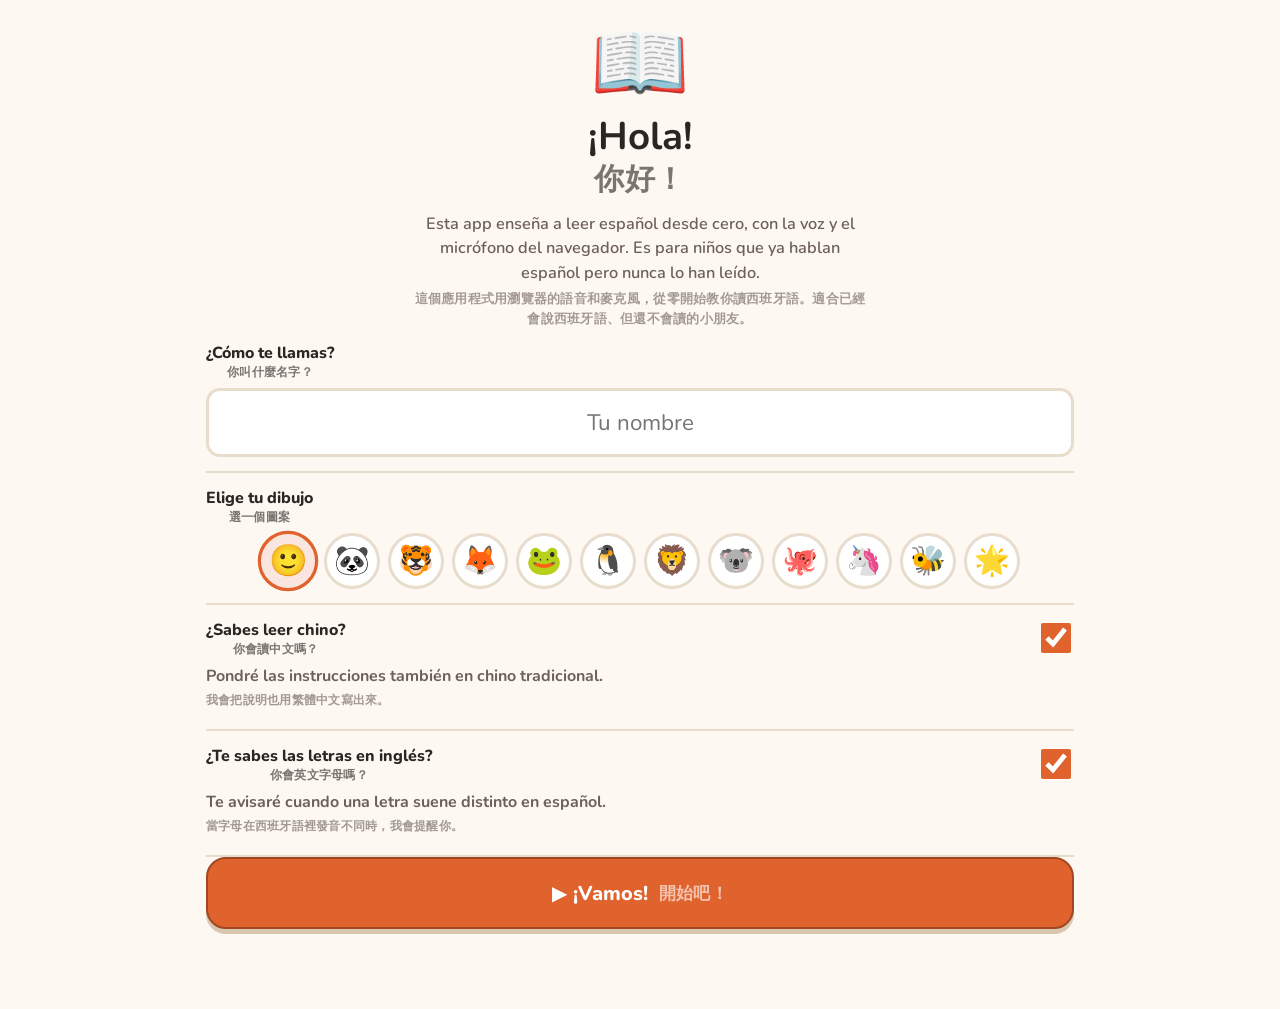
==== commit 9513a007: "Show every written instruction in Chinese too, not just a few labels The Chinese toggle only ever re" ====
--- a/index.html
+++ b/index.html
@@ -914,6 +914,15 @@
 .perfil-nombre {
   max-width: 7ch; overflow: hidden; text-overflow: ellipsis; white-space: nowrap;
 }
+
+/* El chino que acompaña a cada texto. Dentro de un botón cabe al lado; en un
+   párrafo baja a su propia línea. */
+.btn > .zh { margin-top: 0; font-size: .85em; }
+.dato > .zh, .truco > .zh, .comentario > .zh, .micro-error > .zh, .pie > .zh {
+  margin-top: 4px;
+}
+.moraleja-texto.zh { margin-top: 8px; font-size: 1rem; opacity: .75; }
+.aviso-ingles .zh { font-weight: 600; }
 
 </style>
 <link rel="manifest" href="manifest.webmanifest">
@@ -1409,14 +1418,21 @@
 
 /* ===== js/textos.js ===== */
 /*!
- * textos.js — Textos de la interfaz en español y chino.
+ * textos.js — Textos de la interfaz en español y chino tradicional.
  *
- * El niño lee chino con soltura pero todavía no español: mientras aprende,
- * poder ver una instrucción en chino es la diferencia entre necesitar a un
- * adulto al lado y poder avanzar solo. Se activa con el botón 中文.
+ * La distinción que lo gobierna todo: el niño ENTIENDE el español hablado
+ * pero no sabe LEERLO. Así que lo que suena va en español, y lo que se ve
+ * escrito tiene que estar también en chino, o no puede usar la app solo.
  *
- * Ojo: los enunciados SIEMPRE se pronuncian en voz alta en español además de
- * mostrarse. El chino es una muleta de apoyo, no el camino principal.
+ *   t(clave)   para MOSTRAR: devuelve las dos lenguas, separadas por un salto
+ *              de línea, cuando el chino está activado.
+ *   es(clave)  para HABLAR y para atributos que no admiten dos líneas
+ *              (placeholder, aria-label): sólo español.
+ *   zh(clave)  sólo chino, para pintarlo con su propio estilo.
+ *
+ * Usar t() donde iba es() haría que el sintetizador intentara pronunciar el
+ * chino con voz española; usar es() donde va t() deja al niño sin poder leer
+ * el botón. Por eso están separadas.
  */
 (function (global) {
   'use strict';
@@ -1540,6 +1556,28 @@
                      '這會取代這台裝置上的進度。確定嗎？'],
     codigoBien:     ['¡Listo! Progreso recuperado.', '好了！進度已經找回來。'],
     copiarCodigo:   ['Copiar el código', '複製代碼'],
+
+    /* Frases que antes estaban escritas a pelo dentro de la interfaz */
+    seLlamaAsi:     ['Se llama', '這個字母叫'],
+    suenaAsi:       ['Suena así', '聽起來像這樣'],
+    noEscuchaOtra:  ['No. Escucha otra vez', '不對。再聽一次'],
+    perfectoCorto:  ['¡Perfecto!', '完美！'],
+    escuchaOtraVez: ['Escucha otra vez', '再聽一次'],
+    cambianEn:      ['Cambian en', '差別在'],
+    noEsEsa:        ['Ésa no. Vuelve a leer y fíjate.', '不是那個。再讀一次，看仔細。'],
+    noEsEsta:       ['Ese no. Lee otra vez.', '不是這個。再讀一次。'],
+    cadaBarra:      ['Cada barra es una lectura, de la más antigua a la más reciente.',
+                     '每一條是一次朗讀，從最早到最近。'],
+    repasoTrae:     ['El repaso ya le está trayendo', '複習現在會給他'],
+    iconoPropio:    ['Un icono propio, ventana propia, y sin buscar el archivo.',
+                     '自己的圖示、自己的視窗，不用再找檔案。'],
+    hechoCon:       ['Con la voz del navegador · sin internet, sin cuentas',
+                     '使用瀏覽器語音 · 不需網路，不需帳號'],
+    noEsSino:       ['No es', '不是'],
+    fijateEn:       ['Fíjate en', '注意看'],
+    palabrasCorto:  ['palabras', '個字'],
+    todaviaNoHay:   ['Todavía no hay palabras suficientes para repasar. Aprende una unidad más.',
+                     '還沒有足夠的單字可以複習。再學一課吧。'],
 
     /* Nivel avanzado */
     pasoIngles:     ['Escucha las dos y nota la diferencia', '兩種都聽，注意不一樣的地方'],
@@ -1608,10 +1646,16 @@
   var idioma = 0;   // 0 = español, 1 = chino como apoyo
 
   global.Textos = {
+    /* Para mostrar en pantalla: las dos lenguas, una encima de otra. */
     t: function (clave) {
       var v = T[clave];
       if (!v) return clave;
-      return v[0];
+      return (idioma === 1 && v[1]) ? v[0] + '\n' + v[1] : v[0];
+    },
+    /* Para hablar, y para atributos de una sola línea. */
+    es: function (clave) {
+      var v = T[clave];
+      return v ? v[0] : clave;
     },
     zh: function (clave) {
       var v = T[clave];
@@ -1660,7 +1704,7 @@
   var unidades = [
     {
       id: 'vocales', tipo: 'vocales', color: 0, emoji: '🎵',
-      titulo: 'Las cinco vocales',
+      titulo: 'Las cinco vocales', tituloZh: '五個元音',
       letra: 'a e i o u', nombre: 'las vocales',
       fonema: 'a · e · i · o · u',
       truco: 'Las vocales son las cinco letras que puedes cantar sin cerrar la boca. Están en todas las palabras.',
@@ -1679,7 +1723,7 @@
 
     {
       id: 'm', tipo: 'letra', color: 1, emoji: '👩',
-      titulo: 'La m', letra: 'm', mayus: 'M', nombre: 'eme', fonema: 'mmm',
+      titulo: 'La m', tituloZh: '字母 m', letra: 'm', mayus: 'M', nombre: 'eme', fonema: 'mmm',
       truco: 'Junta los labios y haz mmm, como cuando algo está muy rico. La eme con la a suena ma.',
       trucoZh: '雙唇閉合發出 mmm 的聲音，像吃到好吃的東西。m 加 a 讀作 ma。',
       silabas: ['ma', 'me', 'mi', 'mo', 'mu'],
@@ -1689,7 +1733,7 @@
 
     {
       id: 'p', tipo: 'letra', color: 2, emoji: '👨',
-      titulo: 'La p', letra: 'p', mayus: 'P', nombre: 'pe', fonema: 'p',
+      titulo: 'La p', tituloZh: '字母 p', letra: 'p', mayus: 'P', nombre: 'pe', fonema: 'p',
       truco: 'Junta los labios y suéltalos de golpe, como una pequeña explosión: p. La pe con la a suena pa.',
       trucoZh: '雙唇緊閉然後突然打開，像小爆炸：p。p 加 a 讀作 pa。',
       silabas: ['pa', 'pe', 'pi', 'po', 'pu'],
@@ -1699,7 +1743,7 @@
 
     {
       id: 'l', tipo: 'letra', color: 3, emoji: '🌊',
-      titulo: 'La l', letra: 'l', mayus: 'L', nombre: 'ele', fonema: 'lll',
+      titulo: 'La l', tituloZh: '字母 l', letra: 'l', mayus: 'L', nombre: 'ele', fonema: 'lll',
       truco: 'Pon la punta de la lengua detrás de los dientes de arriba y haz lll. La ele con la a suena la.',
       trucoZh: '舌尖抵住上齒背，發出 lll。l 加 a 讀作 la。',
       silabas: ['la', 'le', 'li', 'lo', 'lu'],
@@ -1709,7 +1753,7 @@
 
     {
       id: 's', tipo: 'letra', color: 4, emoji: '🐻',
-      titulo: 'La s', letra: 's', mayus: 'S', nombre: 'ese', fonema: 'sss',
+      titulo: 'La s', tituloZh: '字母 s', letra: 's', mayus: 'S', nombre: 'ese', fonema: 'sss',
       truco: 'Haz sss como una serpiente, con los dientes casi juntos. La ese con la a suena sa.',
       trucoZh: '像蛇一樣發出 sss 的聲音，牙齒幾乎合攏。s 加 a 讀作 sa。',
       silabas: ['sa', 'se', 'si', 'so', 'su'],
@@ -1719,7 +1763,7 @@
 
     {
       id: 't', tipo: 'letra', color: 5, emoji: '🦆',
-      titulo: 'La t', letra: 't', mayus: 'T', nombre: 'te', fonema: 't',
+      titulo: 'La t', tituloZh: '字母 t', letra: 't', mayus: 'T', nombre: 'te', fonema: 't',
       truco: 'Pon la lengua en los dientes de arriba y suéltala: t. La te con la a suena ta.',
       trucoZh: '舌頭抵住上齒然後放開：t。t 加 a 讀作 ta。',
       silabas: ['ta', 'te', 'ti', 'to', 'tu'],
@@ -1729,7 +1773,7 @@
 
     {
       id: 'n', tipo: 'letra', color: 6, emoji: '🌙',
-      titulo: 'La n', letra: 'n', mayus: 'N', nombre: 'ene', fonema: 'nnn',
+      titulo: 'La n', tituloZh: '字母 n', letra: 'n', mayus: 'N', nombre: 'ene', fonema: 'nnn',
       truco: 'Pon la lengua arriba y saca el aire por la nariz: nnn. La ene con la a suena na.',
       trucoZh: '舌頭抵住上顎，氣流從鼻子出來：nnn。n 加 a 讀作 na。',
       silabas: ['na', 'ne', 'ni', 'no', 'nu'],
@@ -1739,7 +1783,7 @@
 
     {
       id: 'd', tipo: 'letra', color: 7, emoji: '🎲',
-      titulo: 'La d', letra: 'd', mayus: 'D', nombre: 'de', fonema: 'd',
+      titulo: 'La d', tituloZh: '字母 d', letra: 'd', mayus: 'D', nombre: 'de', fonema: 'd',
       truco: 'Toca los dientes de arriba con la lengua y haz d, con voz. La de con la a suena da.',
       trucoZh: '舌尖輕触上齒，帶聲發出 d。d 加 a 讀作 da。',
       silabas: ['da', 'de', 'di', 'do', 'du'],
@@ -1749,7 +1793,7 @@
 
     {
       id: 'c-fuerte', tipo: 'letra', color: 0, emoji: '🏠',
-      titulo: 'La c con a, o, u', letra: 'c', mayus: 'C', nombre: 'ce', fonema: 'k',
+      titulo: 'La c con a, o, u', tituloZh: 'c 配 a、o、u', letra: 'c', mayus: 'C', nombre: 'ce', fonema: 'k',
       truco: 'Con la a, la o y la u, la c suena fuerte, como una k: ca, co, cu. Cuidado, con la e y la i suena distinto y eso lo verás más adelante.',
       trucoZh: 'c 在 a、o、u 前面發 k 的音：ca、co、cu。在 e、i 前面發音不同，以後再學。',
       silabas: ['ca', 'co', 'cu'],
@@ -1759,7 +1803,7 @@
 
     {
       id: 'b', tipo: 'letra', color: 1, emoji: '👶',
-      titulo: 'La b', letra: 'b', mayus: 'B', nombre: 'be', fonema: 'b',
+      titulo: 'La b', tituloZh: '字母 b', letra: 'b', mayus: 'B', nombre: 'be', fonema: 'b',
       truco: 'Es como la pe, pero con voz: junta los labios y suéltalos haciendo b. La be con la a suena ba.',
       trucoZh: '和 p 一樣雙唇爆破，但要帶聲：b。b 加 a 讀作 ba。',
       silabas: ['ba', 'be', 'bi', 'bo', 'bu'],
@@ -1769,7 +1813,7 @@
 
     {
       id: 'v', tipo: 'letra', color: 2, emoji: '🐄',
-      titulo: 'La v', letra: 'v', mayus: 'V', nombre: 'uve', fonema: 'b',
+      titulo: 'La v', tituloZh: '字母 v', letra: 'v', mayus: 'V', nombre: 'uve', fonema: 'b',
       truco: 'Un secreto: en español la uve suena igual que la be. Se escriben distinto, pero suenan igual.',
       trucoZh: '小祕密：西班牙語裡 v 和 b 發音完全一樣，只是寫法不同。',
       silabas: ['va', 've', 'vi', 'vo', 'vu'],
@@ -1779,7 +1823,7 @@
 
     {
       id: 'f', tipo: 'letra', color: 3, emoji: '🦭',
-      titulo: 'La f', letra: 'f', mayus: 'F', nombre: 'efe', fonema: 'fff',
+      titulo: 'La f', tituloZh: '字母 f', letra: 'f', mayus: 'F', nombre: 'efe', fonema: 'fff',
       truco: 'Muerde un poco el labio de abajo con los dientes de arriba y sopla: fff. La efe con la a suena fa.',
       trucoZh: '上齒輕咬下唇然後吹氣：fff。f 加 a 讀作 fa。',
       silabas: ['fa', 'fe', 'fi', 'fo', 'fu'],
@@ -1789,7 +1833,7 @@
 
     {
       id: 'r-suave', tipo: 'letra', color: 4, emoji: '🦜',
-      titulo: 'La r suave', letra: 'r', mayus: 'R', nombre: 'ere', fonema: 'r (suave)',
+      titulo: 'La r suave', tituloZh: '輕音的 r', letra: 'r', mayus: 'R', nombre: 'ere', fonema: 'r (suave)',
       truco: 'Entre dos vocales, la erre suena suave: un solo golpecito de la lengua arriba. Ca-ra. Pe-ra.',
       trucoZh: '在兩個元音之間，r 是輕音：舌頭只彈一下。ca-ra，pe-ra。',
       silabas: ['ara', 'ere', 'iri', 'oro', 'uru'],
@@ -1799,7 +1843,7 @@
 
     {
       id: 'rr', tipo: 'letra', color: 5, emoji: '🐕',
-      titulo: 'La r fuerte y la rr', letra: 'rr', mayus: 'RR', nombre: 'erre', fonema: 'rrr',
+      titulo: 'La r fuerte y la rr', tituloZh: '強音的 r 和 rr', letra: 'rr', mayus: 'RR', nombre: 'erre', fonema: 'rrr',
       truco: 'Al principio de la palabra, y con dos erres, suena fuerte: haz vibrar la lengua, rrr, como un motor.',
       trucoZh: '在詞首或寫成 rr 時是強音：舌頭快速振動 rrr，像馬達。',
       silabas: ['ra', 're', 'ri', 'ro', 'ru', 'rra', 'rre', 'rri', 'rro', 'rru'],
@@ -1809,7 +1853,7 @@
 
     {
       id: 'j', tipo: 'letra', color: 6, emoji: '🦒',
-      titulo: 'La j', letra: 'j', mayus: 'J', nombre: 'jota', fonema: 'jjj',
+      titulo: 'La j', tituloZh: '字母 j', letra: 'j', mayus: 'J', nombre: 'jota', fonema: 'jjj',
       truco: 'Sale del fondo de la garganta, como si echaras vaho a un cristal pero más fuerte: jjj.',
       trucoZh: '從喉嚨深處發出，像哈氣但更用力：jjj。',
       silabas: ['ja', 'je', 'ji', 'jo', 'ju'],
@@ -1819,7 +1863,7 @@
 
     {
       id: 'g-fuerte', tipo: 'letra', color: 7, emoji: '🐈',
-      titulo: 'La g con a, o, u', letra: 'g', mayus: 'G', nombre: 'ge', fonema: 'g',
+      titulo: 'La g con a, o, u', tituloZh: 'g 配 a、o、u', letra: 'g', mayus: 'G', nombre: 'ge', fonema: 'g',
       truco: 'Con la a, la o y la u, la ge suena fuerte, desde la garganta: ga, go, gu.',
       trucoZh: 'g 在 a、o、u 前面是硬音，從喉嚨發出：ga、go、gu。',
       silabas: ['ga', 'go', 'gu'],
@@ -1829,7 +1873,7 @@
 
     {
       id: 'gue-gui', tipo: 'grupo', color: 0, emoji: '🎸',
-      titulo: 'gue, gui', letra: 'gue gui', nombre: 'gue, gui', fonema: 'gue · gui',
+      titulo: 'gue, gui', tituloZh: 'gue、gui', letra: 'gue gui', nombre: 'gue, gui', fonema: 'gue · gui',
       truco: 'Para que la ge suene fuerte con la e y la i, ponemos una u en medio que no se pronuncia. Se escribe gue, pero se lee gue. La u está callada.',
       trucoZh: '為了讓 g 在 e、i 前保持硬音，中間加一個不發音的 u。寫作 gue、gui，u 是不出聲的。',
       silabas: ['gue', 'gui'],
@@ -1839,7 +1883,7 @@
 
     {
       id: 'ge-gi', tipo: 'grupo', color: 1, emoji: '🌻',
-      titulo: 'ge, gi', letra: 'ge gi', nombre: 'ge, gi', fonema: 'ge · gi (como la jota)',
+      titulo: 'ge, gi', tituloZh: 'ge、gi', letra: 'ge gi', nombre: 'ge, gi', fonema: 'ge · gi (como la jota)',
       truco: 'Cuidado: la ge con la e y con la i suena como la jota. Gente. Gigante.',
       trucoZh: '注意：g 在 e、i 前面讀音和 j 一樣。gente、gigante。',
       silabas: ['ge', 'gi'],
@@ -1849,7 +1893,7 @@
 
     {
       id: 'h', tipo: 'letra', color: 2, emoji: '🤫',
-      titulo: 'La h muda', letra: 'h', mayus: 'H', nombre: 'hache', fonema: '(silencio)',
+      titulo: 'La h muda', tituloZh: '不發音的 h', letra: 'h', mayus: 'H', nombre: 'hache', fonema: '(silencio)',
       truco: 'La hache es la letra callada. Se escribe, pero no suena nada. Hola se lee ola.',
       trucoZh: 'h 是不發音的字母。寫出來但完全不出聲。hola 讀作 ola。',
       silabas: ['ha', 'he', 'hi', 'ho', 'hu'],
@@ -1859,7 +1903,7 @@
 
     {
       id: 'ñ', tipo: 'letra', color: 3, emoji: '🍍',
-      titulo: 'La ñ', letra: 'ñ', mayus: 'Ñ', nombre: 'eñe', fonema: 'ñ',
+      titulo: 'La ñ', tituloZh: '字母 ñ', letra: 'ñ', mayus: 'Ñ', nombre: 'eñe', fonema: 'ñ',
       truco: 'Esta letra sólo existe en español. Aplasta la lengua contra el paladar: ña, ñe, ñi, ño, ñu.',
       trucoZh: '這個字母只有西班牙語才有。舌面壓住上顎：ña、ñe、ñi、ño、ñu。',
       silabas: ['ña', 'ñe', 'ñi', 'ño', 'ñu'],
@@ -1869,7 +1913,7 @@
 
     {
       id: 'll', tipo: 'letra', color: 4, emoji: '🔑',
-      titulo: 'La ll', letra: 'll', mayus: 'LL', nombre: 'elle', fonema: 'y',
+      titulo: 'La ll', tituloZh: '字母 ll', letra: 'll', mayus: 'LL', nombre: 'elle', fonema: 'y',
       truco: 'Dos eles juntas no suenan como una ele: suenan como la ye. Lla-ve. Si-lla.',
       trucoZh: '兩個 l 在一起不讀 l 的音，讀作 y 的音。lla-ve，si-lla。',
       silabas: ['lla', 'lle', 'lli', 'llo', 'llu'],
@@ -1879,7 +1923,7 @@
 
     {
       id: 'ch', tipo: 'letra', color: 5, emoji: '🍫',
-      titulo: 'La ch', letra: 'ch', mayus: 'CH', nombre: 'che', fonema: 'ch',
+      titulo: 'La ch', tituloZh: '字母 ch', letra: 'ch', mayus: 'CH', nombre: 'che', fonema: 'ch',
       truco: 'La ce y la hache juntas hacen un sonido nuevo: ch, como cuando pides silencio. Cho-co-la-te.',
       trucoZh: 'c 和 h 在一起產生新的音：ch，像讓人安靜的聲音。cho-co-la-te。',
       silabas: ['cha', 'che', 'chi', 'cho', 'chu'],
@@ -1889,7 +1933,7 @@
 
     {
       id: 'y', tipo: 'letra', color: 6, emoji: '👑',
-      titulo: 'La y', letra: 'y', mayus: 'Y', nombre: 'ye', fonema: 'y / i',
+      titulo: 'La y', tituloZh: '字母 y', letra: 'y', mayus: 'Y', nombre: 'ye', fonema: 'y / i',
       truco: 'Delante de una vocal suena como la elle: ya, ye, yo. Y ella sola, o al final, suena como la i: rey, hoy, y.',
       trucoZh: 'y 在元音前讀作 ll 的音：ya、ye、yo。單獨或在詞尾時讀作 i：rey、hoy、y。',
       silabas: ['ya', 'ye', 'yi', 'yo', 'yu'],
@@ -1899,7 +1943,7 @@
 
     {
       id: 'qu', tipo: 'grupo', color: 7, emoji: '🧀',
-      titulo: 'que, qui', letra: 'que qui', nombre: 'que, qui', fonema: 'ke · ki',
+      titulo: 'que, qui', tituloZh: 'que、qui', letra: 'que qui', nombre: 'que, qui', fonema: 'ke · ki',
       truco: 'La cu siempre va con una u callada, y sólo con la e y la i. Se escribe que, pero se lee ke. Que-so.',
       trucoZh: 'q 後面總跟著不發音的 u，而且只跟 e、i。寫作 que，讀作 ke。que-so。',
       silabas: ['que', 'qui'],
@@ -1909,7 +1953,7 @@
 
     {
       id: 'z-ce-ci', tipo: 'grupo', color: 0, emoji: '🦊',
-      titulo: 'za, ce, ci, zo, zu', letra: 'z · ce · ci', nombre: 'zeta, ce, ci', fonema: 'z',
+      titulo: 'za, ce, ci, zo, zu', tituloZh: 'za、ce、ci、zo、zu', letra: 'z · ce · ci', nombre: 'zeta, ce, ci', fonema: 'z',
       truco: 'La zeta y la c con e o i suenan igual. En España se pone la lengua entre los dientes. En América suena como una ese. Las dos formas están bien.',
       trucoZh: 'z 和 ce、ci 發音相同。在西班牙舌尖伸到齒間，在拉美讀作 s。兩種都正確。',
       silabas: ['za', 'ce', 'ci', 'zo', 'zu'],
@@ -1919,7 +1963,7 @@
 
     {
       id: 'gue-dieresis', tipo: 'grupo', color: 1, emoji: '🐧',
-      titulo: 'güe, güi', letra: 'güe güi', nombre: 'güe, güi', fonema: 'gue · gui (con u sonora)',
+      titulo: 'güe, güi', tituloZh: 'güe、güi', letra: 'güe güi', nombre: 'güe, güi', fonema: 'gue · gui (con u sonora)',
       truco: 'Los dos puntitos encima de la u se llaman diéresis y significan: ¡esta u sí se pronuncia! Pin-güi-no.',
       trucoZh: 'u 上面的兩個點叫分音符，意思是這個 u 要發音！pin-güi-no。',
       silabas: ['güe', 'güi'],
@@ -1929,7 +1973,7 @@
 
     {
       id: 'k-w-x', tipo: 'grupo', color: 2, emoji: '🥝',
-      titulo: 'k, w, x', letra: 'k w x', nombre: 'ka, uve doble, equis', fonema: 'k · w · ks',
+      titulo: 'k, w, x', tituloZh: 'k、w、x', letra: 'k w x', nombre: 'ka, uve doble, equis', fonema: 'k · w · ks',
       truco: 'Estas tres letras se usan poco, casi siempre en palabras que vienen de otros idiomas. La ka suena como la c fuerte, la uve doble como la u, y la equis suena ks: ta-ksi.',
       trucoZh: '這三個字母很少用，多出現在外來詞裡。k 讀作硬音 c，w 讀作 u，x 讀作 ks：ta-ksi。',
       silabas: ['ka', 'ke', 'ki', 'wa', 'we', 'xa', 'xi'],
@@ -1939,7 +1983,7 @@
 
     {
       id: 'bl-br', tipo: 'grupo', color: 3, emoji: '📕',
-      titulo: 'bl, br', letra: 'bl · br', nombre: 'be con ele, be con erre', fonema: 'bl · br',
+      titulo: 'bl, br', tituloZh: 'bl、br', letra: 'bl · br', nombre: 'be con ele, be con erre', fonema: 'bl · br',
       truco: 'Ahora dos consonantes juntas en la misma sílaba. No hay vocal entre ellas: se dicen de un tirón. Bla, ble, bli, blo, blu. Bra, bre, bri, bro, bru.',
       trucoZh: '現在是兩個輔音在同一個音節裡，中間沒有元音，要一口氣讀出來：bla…、bra…。',
       silabas: ['bla', 'ble', 'bli', 'blo', 'blu', 'bra', 'bre', 'bri', 'bro', 'bru'],
@@ -1949,7 +1993,7 @@
 
     {
       id: 'cl-cr', tipo: 'grupo', color: 4, emoji: '🚲',
-      titulo: 'cl, cr', letra: 'cl · cr', nombre: 'ce con ele, ce con erre', fonema: 'cl · cr',
+      titulo: 'cl, cr', tituloZh: 'cl、cr', letra: 'cl · cr', nombre: 'ce con ele, ce con erre', fonema: 'cl · cr',
       truco: 'Cla, cle, cli, clo, clu. Cra, cre, cri, cro, cru. Todo seguido, sin parar en medio.',
       trucoZh: 'cla…、cra… 一口氣讀完，中間不要停。',
       silabas: ['cla', 'cle', 'cli', 'clo', 'clu', 'cra', 'cre', 'cri', 'cro', 'cru'],
@@ -1959,7 +2003,7 @@
 
     {
       id: 'fl-fr', tipo: 'grupo', color: 5, emoji: '🍓',
-      titulo: 'fl, fr', letra: 'fl · fr', nombre: 'efe con ele, efe con erre', fonema: 'fl · fr',
+      titulo: 'fl, fr', tituloZh: 'fl、fr', letra: 'fl · fr', nombre: 'efe con ele, efe con erre', fonema: 'fl · fr',
       truco: 'Fla, fle, fli, flo, flu. Fra, fre, fri, fro, fru. Sopla la efe y sigue sin cortar.',
       trucoZh: 'fla…、fra… 吹出 f 的音後不要停頓，直接連下去。',
       silabas: ['fla', 'fle', 'fli', 'flo', 'flu', 'fra', 'fre', 'fri', 'fro', 'fru'],
@@ -1969,7 +2013,7 @@
 
     {
       id: 'gl-gr', tipo: 'grupo', color: 6, emoji: '🐯',
-      titulo: 'gl, gr', letra: 'gl · gr', nombre: 'ge con ele, ge con erre', fonema: 'gl · gr',
+      titulo: 'gl, gr', tituloZh: 'gl、gr', letra: 'gl · gr', nombre: 'ge con ele, ge con erre', fonema: 'gl · gr',
       truco: 'Gla, gle, gli, glo, glu. Gra, gre, gri, gro, gru. La ge siempre suena fuerte en estos grupos.',
       trucoZh: 'gla…、gra…。在這些組合裡 g 永遠是硬音。',
       silabas: ['gla', 'gle', 'gli', 'glo', 'glu', 'gra', 'gre', 'gri', 'gro', 'gru'],
@@ -1979,7 +2023,7 @@
 
     {
       id: 'pl-pr', tipo: 'grupo', color: 7, emoji: '🍌',
-      titulo: 'pl, pr', letra: 'pl · pr', nombre: 'pe con ele, pe con erre', fonema: 'pl · pr',
+      titulo: 'pl, pr', tituloZh: 'pl、pr', letra: 'pl · pr', nombre: 'pe con ele, pe con erre', fonema: 'pl · pr',
       truco: 'Pla, ple, pli, plo, plu. Pra, pre, pri, pro, pru. Sin vocal en medio, todo junto.',
       trucoZh: 'pla…、pra…。中間沒有元音，要連著讀。',
       silabas: ['pla', 'ple', 'pli', 'plo', 'plu', 'pra', 'pre', 'pri', 'pro', 'pru'],
@@ -1989,7 +2033,7 @@
 
     {
       id: 'tr-dr', tipo: 'grupo', color: 0, emoji: '🚆',
-      titulo: 'tr, dr', letra: 'tr · dr', nombre: 'te con erre, de con erre', fonema: 'tr · dr',
+      titulo: 'tr, dr', tituloZh: 'tr、dr', letra: 'tr · dr', nombre: 'te con erre, de con erre', fonema: 'tr · dr',
       truco: 'Tra, tre, tri, tro, tru. Dra, dre, dri, dro, dru. Son los últimos grupos trabados. ¡Ya casi sabes leerlo todo!',
       trucoZh: 'tra…、dra…。這是最後的輔音組合。你幾乎已經會讀所有單字了！',
       silabas: ['tra', 'tre', 'tri', 'tro', 'tru', 'dra', 'dre', 'dri', 'dro', 'dru'],
@@ -1999,7 +2043,7 @@
 
     {
       id: 'inversas', tipo: 'inversas', color: 1, emoji: '🌳',
-      titulo: 'Sílabas al revés', letra: 'al · en · ar · es', nombre: 'sílabas inversas',
+      titulo: 'Sílabas al revés', tituloZh: '倒過來的音節', letra: 'al · en · ar · es', nombre: 'sílabas inversas',
       fonema: 'vocal + consonante',
       truco: 'Hasta ahora la consonante iba delante: la, le, li. Ahora va detrás: al, el, il, ol, ul. La vocal manda y la consonante cierra la sílaba. Ár-bol.',
       trucoZh: '之前輔音在前：la、le、li。現在輔音在後：al、el、il、ol、ul，元音在前，輔音收尾。ár-bol。',
@@ -2010,7 +2054,7 @@
 
     {
       id: 'diptongos', tipo: 'diptongos', color: 2, emoji: '✈️',
-      titulo: 'Dos vocales juntas', letra: 'ai · ue · io', nombre: 'diptongos',
+      titulo: 'Dos vocales juntas', tituloZh: '兩個元音在一起', letra: 'ai · ue · io', nombre: 'diptongos',
       fonema: 'vocal + vocal',
       truco: 'Cuando dos vocales van juntas, muchas veces se leen de un tirón, en la misma sílaba: ai-re, a-gua, a-vión. Pero si las dos son fuertes, se separan: le-ón, te-a-tro.',
       trucoZh: '兩個元音在一起時常常連讀，屬於同一個音節：ai-re、a-gua。但如果兩個都是強元音，就要分開：le-ón。',
@@ -2021,7 +2065,7 @@
 
     {
       id: 'tildes', tipo: 'tildes', color: 3, emoji: '🎵',
-      titulo: 'La tilde y los signos', letra: 'á é í ó ú', nombre: 'la tilde',
+      titulo: 'La tilde y los signos', tituloZh: '重音符號和標點', letra: 'á é í ó ú', nombre: 'la tilde',
       fonema: 'la sílaba más fuerte',
       truco: 'La rayita encima de una vocal se llama tilde. Te dice qué sílaba tienes que decir más fuerte. Pa-PÁ, MÚ-si-ca, ÁR-bol. Y fíjate: en español las preguntas y las exclamaciones llevan signo al principio y al final.',
       trucoZh: '元音上面的小斜線叫重音符，告訴你哪個音節要讀得更重。pa-PÁ、MÚ-si-ca。另外，西班牙語的問句和感嘆句在開頭和結尾都有符號。',
@@ -2032,7 +2076,7 @@
 
     {
       id: 'lectura', tipo: 'lectura', color: 4, emoji: '📖',
-      titulo: '¡A leer de verdad!', letra: '📖', nombre: 'lectura',
+      titulo: '¡A leer de verdad!', tituloZh: '真正開始閱讀！', letra: '📖', nombre: 'lectura',
       fonema: 'textos completos',
       truco: 'Ya conoces todas las letras del español. Ahora sólo hay que practicar. Lee despacio, sílaba a sílaba si hace falta, y luego otra vez de corrido.',
       trucoZh: '你已經學會了西班牙語所有的字母。現在只要多練習。先慢慢一個音節一個音節地讀，然後再連起來讀一遍。',
@@ -2078,7 +2122,7 @@
 
     {
       id: 'inventadas', tipo: 'inventadas', color: 5, emoji: '👽',
-      titulo: 'Palabras inventadas', letra: '👽', nombre: 'palabras inventadas',
+      titulo: 'Palabras inventadas', tituloZh: '編出來的詞', letra: '👽', nombre: 'palabras inventadas',
       fonema: 'leer sin adivinar',
       truco: 'Estas palabras no existen: me las he inventado. Por eso no puedes acordarte de ellas ni adivinarlas por su forma. Sólo salen si las lees letra a letra. Es el ejercicio que de verdad demuestra que sabes leer.',
       trucoZh: '這些詞是我編出來的，不存在。所以你不能靠記憶或看形狀猜出來，只能一個字母一個字母地讀。這才真正證明你會讀。',
@@ -2087,7 +2131,7 @@
 
     {
       id: 'pares', tipo: 'pares', color: 6, emoji: '👀',
-      titulo: 'Parecidas pero distintas', letra: 'pato · pata', nombre: 'pares parecidos',
+      titulo: 'Parecidas pero distintas', tituloZh: '很像但不一樣', letra: 'pato · pata', nombre: 'pares parecidos',
       fonema: 'mirar dentro de la palabra',
       truco: 'Estas parejas se parecen muchísimo: cambian en una letra, o en el orden. Si miras sólo la forma de fuera, caes. Hay que mirar dentro.',
       trucoZh: '這些詞長得很像，只差一個字母或順序不同。只看外形會看錯，要看清楚裡面。',
@@ -2096,7 +2140,7 @@
 
     {
       id: 'dictado', tipo: 'dictado', color: 7, emoji: '✍️',
-      titulo: 'Escribe lo que oigas', letra: '✍️', nombre: 'dictado',
+      titulo: 'Escribe lo que oigas', tituloZh: '把聽到的寫下來', letra: '✍️', nombre: 'dictado',
       fonema: 'del sonido a la letra',
       truco: 'Ahora al revés: oyes una palabra y la escribes. Escribir obliga a poner las letras en su orden, una detrás de otra. Es la otra mitad de leer.',
       trucoZh: '現在反過來：聽到一個詞，把它寫出來。寫字必須把字母按順序排好，這是閱讀的另一半。',
@@ -2105,7 +2149,7 @@
 
     {
       id: 'ingles', tipo: 'ingles', color: 0, emoji: '🔀',
-      titulo: 'El inglés y el español', letra: 'A a', nombre: 'los falsos amigos',
+      titulo: 'El inglés y el español', tituloZh: '英文和西班牙語', letra: 'A a', nombre: 'los falsos amigos',
       fonema: 'la misma letra, otro sonido',
       truco: 'Tú aprendiste las letras en inglés, y eso ayuda, pero también engaña: muchas suenan distinto en español. Vamos a oír las dos, una detrás de otra, para que no se te mezclen.',
       trucoZh: '你是從英文學會字母的，這有幫助，但也會混淆：很多字母在西班牙語裡發音不同。我們把兩種發音接連聽一遍，就不會弄混了。',
@@ -2186,33 +2230,47 @@
    */
   var ingles = [
     { letra: 'a', muestraEn: 'name', muestraEs: 'ala',
-      nota: 'En inglés la A dice su nombre, /ei/. En español siempre suena a, abriendo la boca.' },
+      nota: 'En inglés la A dice su nombre, /ei/. En español siempre suena a, abriendo la boca.',
+      notaZh: '英文的 A 唸它的名字 /ei/。西班牙語永遠唸 a，嘴巴張開。' },
     { letra: 'e', muestraEn: 'he', muestraEs: 'eso',
-      nota: 'En inglés la E suena /ii/. En español suena e, cortita.' },
+      nota: 'En inglés la E suena /ii/. En español suena e, cortita.',
+      notaZh: '英文的 E 唸 /ii/。西班牙語唸 e，短短的。' },
     { letra: 'i', muestraEn: 'ice', muestraEs: 'isla',
-      nota: 'Ésta es la que más lía: en inglés la I suena /ai/. En español suena i, siempre.' },
+      nota: 'Ésta es la que más lía: en inglés la I suena /ai/. En español suena i, siempre.',
+      notaZh: '這個最容易搞混：英文的 I 唸 /ai/。西班牙語永遠唸 i。' },
     { letra: 'o', muestraEn: 'no', muestraEs: 'oso',
-      nota: 'En inglés la O se alarga y se cierra. En español es una o redonda y limpia.' },
+      nota: 'En inglés la O se alarga y se cierra. En español es una o redonda y limpia.',
+      notaZh: '英文的 O 拉長而且收口。西班牙語是圓圓乾淨的 o。' },
     { letra: 'u', muestraEn: 'use', muestraEs: 'uva',
-      nota: 'En inglés la U suena /iu/. En español suena u, como un beso.' },
+      nota: 'En inglés la U suena /iu/. En español suena u, como un beso.',
+      notaZh: '英文的 U 唸 /iu/。西班牙語唸 u，像親嘴的樣子。' },
     { letra: 'h', muestraEn: 'hat', muestraEs: 'hola',
-      nota: 'En inglés la H sopla. En español no suena nada: hola se lee ola.' },
+      nota: 'En inglés la H sopla. En español no suena nada: hola se lee ola.',
+      notaZh: '英文的 H 要吹氣。西班牙語完全不發音：hola 唸作 ola。' },
     { letra: 'j', muestraEn: 'jam', muestraEs: 'jamón',
-      nota: 'En inglés la J suena /dch/. En español sale del fondo de la garganta.' },
+      nota: 'En inglés la J suena /dch/. En español sale del fondo de la garganta.',
+      notaZh: '英文的 J 唸 /dj/。西班牙語從喉嚨深處發出來。' },
     { letra: 'v', muestraEn: 'very', muestraEs: 'vaca',
-      nota: 'En inglés la V se hace con los dientes en el labio. En español suena igual que la be.' },
+      nota: 'En inglés la V se hace con los dientes en el labio. En español suena igual que la be.',
+      notaZh: '英文的 V 用牙齒咬嘴唇。西班牙語跟 b 完全一樣。' },
     { letra: 'g', muestraEn: 'giant', muestraEs: 'gigante',
-      nota: 'Con e y con i, la G inglesa suena /dch/. La española suena como la jota.' },
+      nota: 'Con e y con i, la G inglesa suena /dch/. La española suena como la jota.',
+      notaZh: '在 e、i 前面，英文的 G 唸 /dj/。西班牙語唸得像 j。' },
     { letra: 'z', muestraEn: 'zoo', muestraEs: 'zapato',
-      nota: 'La Z inglesa zumba. La española no zumba: es una ese, o la lengua entre los dientes.' },
+      nota: 'La Z inglesa zumba. La española no zumba: es una ese, o la lengua entre los dientes.',
+      notaZh: '英文的 Z 會嗡嗡響。西班牙語不會：唸成 s，或舌頭放在牙齒之間。' },
     { letra: 'qu', muestraEn: 'queen', muestraEs: 'queso',
-      nota: 'En inglés qu suena /kw/, con u. En español la u no se oye: que suena ke.' },
+      nota: 'En inglés qu suena /kw/, con u. En español la u no se oye: que suena ke.',
+      notaZh: '英文的 qu 唸 /kw/，有 u 的音。西班牙語聽不到 u：que 唸作 ke。' },
     { letra: 'r', muestraEn: 'red', muestraEs: 'rosa',
-      nota: 'La R inglesa no toca el paladar. La española vibra: rrr.' },
+      nota: 'La R inglesa no toca el paladar. La española vibra: rrr.',
+      notaZh: '英文的 R 不碰上顎。西班牙語會振動：rrr。' },
     { letra: 'll', muestraEn: 'tall', muestraEs: 'llave',
-      nota: 'Dos eles en inglés siguen siendo una ele. En español suenan como la ye.' },
+      nota: 'Dos eles en inglés siguen siendo una ele. En español suenan como la ye.',
+      notaZh: '英文兩個 l 還是 l 的音。西班牙語唸起來像 y。' },
     { letra: 'ñ', muestraEn: 'canyon', muestraEs: 'niño',
-      nota: 'Esta letra no existe en inglés. Es la eñe, y sólo la tiene el español.' }
+      nota: 'Esta letra no existe en inglés. Es la eñe, y sólo la tiene el español.',
+      notaZh: '這個字母英文沒有。它叫 eñe，只有西班牙語才有。' }
   ];
 
   /* ------------------------------------------- palabras inventadas ------ */
@@ -2280,7 +2338,7 @@
    */
   var cuentos = [
     {
-      id: 'hormiga', nivel: 1, titulo: 'La hormiga y la miga', emoji: '🐜',
+      id: 'hormiga', nivel: 1, tituloZh: '螞蟻和麵包屑', titulo: 'La hormiga y la miga', emoji: '🐜',
       lineas: [
         'Una hormiga pequeña encuentra una miga de pan.',
         'La miga es más grande que ella.',
@@ -2289,6 +2347,7 @@
         'Entre todas la llevan al hormiguero.'
       ],
       moraleja: 'Lo que no puedes solo, lo puedes con ayuda.',
+      moralejaZh: '一個人做不到的事，大家一起就做得到。',
       pregunta: {
         texto: '¿Cómo llevan la miga al hormiguero?',
         opciones: ['Entre todas las hormigas', 'La hormiga sola', 'La empuja el viento'],
@@ -2296,7 +2355,7 @@
       }
     },
     {
-      id: 'sol-viento', nivel: 1, titulo: 'El sol y el viento', emoji: '☀️',
+      id: 'sol-viento', nivel: 1, tituloZh: '太陽和風', titulo: 'El sol y el viento', emoji: '☀️',
       lineas: [
         'El viento dice que es más fuerte que el sol.',
         'Los dos miran a un hombre con abrigo.',
@@ -2305,6 +2364,7 @@
         'El hombre tiene calor y se quita el abrigo solo.'
       ],
       moraleja: 'Con calma se consigue lo que a la fuerza no.',
+      moralejaZh: '用平靜可以做到用力氣做不到的事。',
       pregunta: {
         texto: '¿Quién consigue que el hombre se quite el abrigo?',
         opciones: ['El sol', 'El viento', 'Nadie'],
@@ -2312,7 +2372,7 @@
       }
     },
     {
-      id: 'pajaro', nivel: 1, titulo: 'El pájaro y la jaula', emoji: '🐦',
+      id: 'pajaro', nivel: 1, tituloZh: '小鳥和籠子', titulo: 'El pájaro y la jaula', emoji: '🐦',
       lineas: [
         'Un pájaro vive en una jaula de oro.',
         'Tiene comida todos los días y nadie le molesta.',
@@ -2321,6 +2381,7 @@
         'El de fuera pasa frío, pero va donde quiere.'
       ],
       moraleja: 'No todo lo que brilla vale más que ser libre.',
+      moralejaZh: '會發光的東西不一定比自由更有價值。',
       pregunta: {
         texto: '¿Qué tiene el pájaro de fuera que no tiene el de la jaula?',
         opciones: ['Puede ir donde quiere', 'Come todos los días', 'Una jaula de oro'],
@@ -2328,7 +2389,7 @@
       }
     },
     {
-      id: 'zorro-uvas', nivel: 2, titulo: 'El zorro y las uvas', emoji: '🦊',
+      id: 'zorro-uvas', nivel: 2, tituloZh: '狐狸和葡萄', titulo: 'El zorro y las uvas', emoji: '🦊',
       lineas: [
         'Un zorro pasea por el campo y ve unas uvas en lo alto de una parra.',
         'Salta una vez y no llega. Salta otra vez y tampoco.',
@@ -2337,6 +2398,7 @@
         'Pero las uvas estaban maduras. El zorro sólo saltaba poco.'
       ],
       moraleja: 'A veces decimos que algo no nos gusta porque no lo conseguimos.',
+      moralejaZh: '有時候我們說不喜歡，只是因為得不到。',
       pregunta: {
         texto: '¿Por qué el zorro dice que las uvas están verdes?',
         opciones: ['Porque no consigue cogerlas', 'Porque las ha probado', 'Porque son verdes'],
@@ -2344,7 +2406,7 @@
       }
     },
     {
-      id: 'leon-raton', nivel: 2, titulo: 'El león y el ratón', emoji: '🦁',
+      id: 'leon-raton', nivel: 2, tituloZh: '獅子和老鼠', titulo: 'El león y el ratón', emoji: '🦁',
       lineas: [
         'Un ratón despierta sin querer a un león dormido.',
         'El león lo coge con la pata y va a comérselo.',
@@ -2355,6 +2417,7 @@
         'El ratón llega, muerde las cuerdas y lo deja libre.'
       ],
       moraleja: 'Nadie es tan pequeño como para no poder ayudar.',
+      moralejaZh: '沒有人小到不能幫忙。',
       pregunta: {
         texto: '¿Cómo salva el ratón al león?',
         opciones: ['Muerde las cuerdas de la red', 'Llama a otros leones', 'Le da de comer'],
@@ -2362,7 +2425,7 @@
       }
     },
     {
-      id: 'lechera', nivel: 2, titulo: 'La niña y la leche', emoji: '🥛',
+      id: 'lechera', nivel: 2, tituloZh: '女孩和牛奶', titulo: 'La niña y la leche', emoji: '🥛',
       lineas: [
         'Una niña lleva un cubo de leche sobre la cabeza.',
         'Mientras anda, va pensando en todo lo que hará.',
@@ -2372,6 +2435,7 @@
         'El cubo cae al suelo y la leche se derrama entera.'
       ],
       moraleja: 'Primero se hacen las cosas y después se sueña con ellas.',
+      moralejaZh: '先把事情做好，再去夢想它。',
       pregunta: {
         texto: '¿Por qué se cae el cubo?',
         opciones: ['Porque la niña da un salto', 'Porque tropieza con una piedra', 'Porque pesa mucho'],
@@ -2379,7 +2443,7 @@
       }
     },
     {
-      id: 'roble-junco', nivel: 3, titulo: 'El roble y el junco', emoji: '🌳',
+      id: 'roble-junco', nivel: 3, tituloZh: '橡樹和蘆葦', titulo: 'El roble y el junco', emoji: '🌳',
       lineas: [
         'Junto al río crecen un roble enorme y un junco delgado.',
         'El roble se burla del junco: yo soy fuerte y tú te doblas con cualquier cosa.',
@@ -2390,6 +2454,7 @@
         'El junco se dobla hasta tocar el agua, y cuando pasa la tormenta se levanta otra vez.'
       ],
       moraleja: 'Saber doblarse a veces es más fuerte que no ceder nunca.',
+      moralejaZh: '懂得彎腰，有時候比永不讓步更堅強。',
       pregunta: {
         texto: '¿Qué le pasa al roble en la tormenta?',
         opciones: ['Se parte por la mitad', 'Se dobla y se levanta', 'No le pasa nada'],
@@ -2397,7 +2462,7 @@
       }
     },
     {
-      id: 'dos-amigos', nivel: 3, titulo: 'Los dos amigos y el pozo', emoji: '👬',
+      id: 'dos-amigos', nivel: 3, tituloZh: '兩個朋友和井', titulo: 'Los dos amigos y el pozo', emoji: '👬',
       lineas: [
         'Dos amigos caminan por un camino muy largo y llegan a un pozo seco.',
         'Uno se asoma demasiado y cae dentro.',
@@ -2408,6 +2473,7 @@
         'Pero el amigo responde: yo ya estuve aquí antes y sé por dónde se sale.'
       ],
       moraleja: 'Ayudar de verdad no es gritar desde arriba.',
+      moralejaZh: '真正的幫忙，不是在上面大喊。',
       pregunta: {
         texto: '¿Por qué su amigo baja al pozo?',
         opciones: ['Porque conoce la salida', 'Porque también se cae', 'Porque quiere el agua'],
@@ -2552,7 +2618,9 @@
       ajustes: {
         velocidad: 0.85,
         voz: null,
-        chino: false,
+        /* El público de esta app lee chino: mejor pasarse que quedarse corto.
+           La pantalla de bienvenida lo pregunta igualmente. */
+        chino: true,
         desbloquearTodo: false,
         mayusculas: false,
         micro: true,
@@ -3196,20 +3264,32 @@
     });
   }
 
-  /* Mensajes en español para cada fallo posible. */
+  /*
+   * Cada fallo, en español y en chino tradicional. Estos mensajes los lee el
+   * niño en pantalla, y si sólo estuvieran en español no se enteraría de por
+   * qué no funciona el micrófono.
+   */
   var MENSAJES = {
-    'no-soportado': 'Este navegador no tiene micrófono para leer en voz alta. Prueba con Chrome, Edge o Safari.',
-    'no-seguro': 'El micrófono necesita una página segura (https). Abre la app desde un enlace https o desde un servidor local.',
-    'not-allowed': 'No me has dado permiso para usar el micrófono. Puedes darlo en el candado de la barra de direcciones.',
-    'service-not-allowed': 'El navegador ha bloqueado el micrófono. Revisa los permisos del sitio.',
-    'audio-capture': 'No encuentro ningún micrófono conectado.',
-    'no-speech': 'No he oído nada. Acerca el micrófono y prueba otra vez.',
-    'sin-voz': 'No he oído nada. Acerca el micrófono y prueba otra vez.',
-    'network': 'El reconocimiento necesita conexión a internet en este navegador.',
-    'aborted': 'Se ha cortado la escucha.',
-    'tiempo': 'He esperado mucho. Prueba otra vez.',
-    'no-arranca': 'No he podido encender el micrófono. Prueba otra vez.'
+    'no-soportado': ['Este navegador no puede escuchar. Prueba con Chrome, Edge o Safari.',
+                     '這個瀏覽器不能聽。請用 Chrome、Edge 或 Safari。'],
+    'no-seguro': ['El micrófono necesita una página segura (https).',
+                  '麥克風需要安全網頁（https）。'],
+    'not-allowed': ['No me has dado permiso para usar el micrófono.',
+                    '你還沒有允許我使用麥克風。'],
+    'service-not-allowed': ['El navegador ha bloqueado el micrófono.', '瀏覽器擋住了麥克風。'],
+    'audio-capture': ['No encuentro ningún micrófono.', '找不到麥克風。'],
+    'no-speech': ['No he oído nada. Acércate y prueba otra vez.', '我沒聽到。靠近一點再試一次。'],
+    'sin-voz': ['No he oído nada. Acércate y prueba otra vez.', '我沒聽到。靠近一點再試一次。'],
+    'network': ['El micrófono necesita internet en este navegador.', '這個瀏覽器的麥克風需要網路。'],
+    'aborted': ['Se ha cortado la escucha.', '收聽中斷了。'],
+    'tiempo': ['He esperado mucho. Prueba otra vez.', '等太久了。再試一次。'],
+    'no-arranca': ['No he podido encender el micrófono.', '我無法開啟麥克風。']
   };
+
+  /* ¿Hay que enseñar también el chino? Lo decide el ajuste del niño. */
+  function conChino() {
+    try { return !!(global.Textos && global.Textos.usarChino()); } catch (e) { return false; }
+  }
 
   global.Escucha = {
     soportado: soportado,
@@ -3221,7 +3301,15 @@
     /* En modo continuo, el niño decide cuándo ha terminado de leer. */
     terminar: function () { if (detener) detener(); },
     parar: parar,
-    mensaje: function (codigo) { return MENSAJES[codigo] || 'Algo no ha ido bien con el micrófono.'; }
+    /* Para mostrar: las dos lenguas. Para hablar: sólo español. */
+    mensaje: function (codigo) {
+      var m = MENSAJES[codigo] || ['Algo no ha ido bien con el micrófono.', '麥克風出了點問題。'];
+      return conChino() && m[1] ? m[0] + '\n' + m[1] : m[0];
+    },
+    mensajeEs: function (codigo) {
+      var m = MENSAJES[codigo] || ['Algo no ha ido bien con el micrófono.'];
+      return m[0];
+    }
   };
 })(window);
 
@@ -3368,7 +3456,7 @@
    * Sólo señalamos diferencias que son errores de LECTURA de verdad.
    */
   function diagnosticar(esperada, oida) {
-    if (!oida) return { clave: 'falta', texto: 'Te has saltado una palabra.' };
+    if (!oida) return { clave: 'falta', texto: 'Te has saltado una palabra.', zh: '你漏掉了一個字。' };
     var a = esperada.fon, b = oida.fon;
     if (a === b) return null;
 
@@ -3376,29 +3464,37 @@
     var silB = global.Silabas ? global.Silabas.syllabify(oida.texto).length : 0;
 
     if (a.indexOf('R') !== -1 && b.indexOf('R') === -1 && b.indexOf('r') !== -1) {
-      return { clave: 'rr', texto: 'Ojo con la erre fuerte: hay que hacerla vibrar, rrr.' };
+      return { clave: 'rr', texto: 'Ojo con la erre fuerte: hay que hacerla vibrar, rrr.',
+               zh: '注意強音的 r：舌頭要振動，rrr。' };
     }
     if (a.indexOf('R') === -1 && a.indexOf('r') !== -1 && b.indexOf('R') !== -1) {
-      return { clave: 'r', texto: 'Esa erre es suave: un solo golpecito de lengua.' };
+      return { clave: 'r', texto: 'Esa erre es suave: un solo golpecito de lengua.',
+               zh: '這個 r 是輕音：舌頭只彈一下。' };
     }
     if (silA && silB && silB < silA) {
-      return { clave: 'silabas-menos', texto: 'Te has comido una sílaba. Léela despacio, trozo a trozo.' };
+      return { clave: 'silabas-menos', texto: 'Te has comido una sílaba. Léela despacio, trozo a trozo.',
+               zh: '你少讀了一個音節。慢慢讀，一段一段來。' };
     }
     if (silA && silB && silB > silA) {
-      return { clave: 'silabas-mas', texto: 'Has dicho una sílaba de más. Mira bien los trozos.' };
+      return { clave: 'silabas-mas', texto: 'Has dicho una sílaba de más. Mira bien los trozos.',
+               zh: '你多讀了一個音節。看清楚每一段。' };
     }
     /* Por debajo de este parecido, lo dicho no tiene que ver con lo escrito:
        afinar el diagnóstico sólo produciría pistas absurdas. */
     if (similitud(a, b) < 0.45) {
-      return { clave: 'otra', texto: 'Esa no era. Escucha cómo suena y vuelve a intentarlo.' };
+      return { clave: 'otra', texto: 'Esa no era. Escucha cómo suena y vuelve a intentarlo.',
+               zh: '不是這個。聽聽看怎麼唸，再試一次。' };
     }
     if (a.replace(/[aeiou]/g, '') === b.replace(/[aeiou]/g, '')) {
-      return { clave: 'vocal', texto: 'Las consonantes están bien; falla alguna vocal.' };
+      return { clave: 'vocal', texto: 'Las consonantes están bien; falla alguna vocal.',
+               zh: '子音都對了，元音有一個不對。' };
     }
     if (a.replace(/[^aeiou]/g, '') === b.replace(/[^aeiou]/g, '')) {
-      return { clave: 'consonante', texto: 'Las vocales están bien; repasa alguna consonante.' };
-    }
-    return { clave: 'otra', texto: 'Casi. Escucha cómo suena y vuelve a intentarlo.' };
+      return { clave: 'consonante', texto: 'Las vocales están bien; repasa alguna consonante.',
+               zh: '元音都對了，再看一下子音。' };
+    }
+    return { clave: 'otra', texto: 'Casi. Escucha cómo suena y vuelve a intentarlo.',
+             zh: '差一點。聽聽看怎麼唸，再試一次。' };
   }
 
   var BIEN = 0.90;
@@ -3470,16 +3566,20 @@
     return mejor;
   }
 
+  /* Cada ánimo con su versión china: el niño lo LEE en pantalla, y en español
+     todavía no puede. */
   var ANIMOS = {
-    3: ['¡Perfecto!', '¡Muy bien leído!', '¡Clavado!'],
-    2: ['¡Casi perfecto!', '¡Muy bien, casi entero!'],
-    1: ['Vas por buen camino.', 'Poco a poco.'],
-    0: ['Vamos a escucharlo otra vez.', 'Escucha y repite conmigo.']
+    3: [['¡Perfecto!', '完美！'], ['¡Muy bien leído!', '讀得很好！'], ['¡Clavado!', '一模一樣！']],
+    2: [['¡Casi perfecto!', '差一點就完美！'], ['¡Muy bien, casi entero!', '很好，幾乎全對！']],
+    1: [['Vas por buen camino.', '你走在對的路上。'], ['Poco a poco.', '慢慢來。']],
+    0: [['Vamos a escucharlo otra vez.', '我們再聽一次。'], ['Escucha y repite conmigo.', '聽我說，跟著唸。']]
   };
 
+  /* Devuelve { es, zh } para que quien llama decida qué muestra y qué habla. */
   function animo(estrellas) {
     var lista = ANIMOS[estrellas] || ANIMOS[0];
-    return lista[Math.floor(Math.random() * lista.length)];
+    var x = lista[Math.floor(Math.random() * lista.length)];
+    return { es: x[0], zh: x[1] };
   }
 
   global.Evaluar = {
@@ -4268,6 +4368,23 @@
 
   /* ------------------------------------------------------------ utilería */
 
+  /*
+   * Textos.t() devuelve las dos lenguas separadas por un salto de línea cuando
+   * el chino está activado. Aquí se parten en dos nodos, para que el chino
+   * lleve su propio estilo —más pequeño y más tenue— en toda la app sin tener
+   * que tocar cada sitio donde se pinta un texto.
+   */
+  function ponerTexto(nodo, valor) {
+    var texto = String(valor);
+    var corte = texto.indexOf('\n');
+    if (corte === -1) { nodo.textContent = texto; return; }
+    nodo.textContent = texto.slice(0, corte);
+    var zh = document.createElement('span');
+    zh.className = 'zh';
+    zh.textContent = texto.slice(corte + 1).replace(/\n/g, ' ');
+    nodo.appendChild(zh);
+  }
+
   function el(tag, attrs, hijos) {
     var n = document.createElement(tag);
     if (attrs) {
@@ -4275,7 +4392,7 @@
         var v = attrs[k];
         if (v === null || v === undefined || v === false) return;
         if (k === 'class') n.className = v;
-        else if (k === 'text') n.textContent = v;
+        else if (k === 'text') ponerTexto(n, v);
         else if (k === 'html') n.innerHTML = v;
         else if (k === 'style') n.setAttribute('style', v);
         else if (k.indexOf('on') === 0) n.addEventListener(k.slice(2), v);
@@ -4314,7 +4431,7 @@
    * otro y el chino saldría aplastado en una columna de un carácter.
    */
   function etiqueta(clave) {
-    var hijos = [el('span', { text: T.t(clave) })];
+    var hijos = [el('span', { text: T.es(clave) })];
     if (T.usarChino()) hijos.push(el('span', { class: 'zh', text: T.zh(clave) }));
     return [el('span', { class: 'etq' }, hijos)];
   }
@@ -4393,13 +4510,19 @@
     global.scrollTo(0, 0);
   }
 
+  /* El título de la unidad también tiene que poder leerlo. */
+  function tituloUnidad(u) {
+    if (!u) return '';
+    return (T.usarChino() && u.tituloZh) ? u.titulo + '\n' + u.tituloZh : u.titulo;
+  }
+
   function barra(titulo, alVolver, extra) {
     return el('header', { class: 'barra' }, [
       alVolver ? el('button', {
-        class: 'btn btn-icono', 'aria-label': T.t('volver'), onclick: alVolver, text: '←'
+        class: 'btn btn-icono', 'aria-label': T.es('volver'), onclick: alVolver, text: '←'
       }) : null,
       el('h1', { text: titulo }),
-      extra || el('div', { class: 'marcador', title: T.t('estrellas') }, [
+      extra || el('div', { class: 'marcador', title: T.es('estrellas') }, [
         el('span', { text: '★' }),
         el('b', { text: String(Progreso.datos().estrellas) })
       ])
@@ -4414,10 +4537,10 @@
    * ejercicio ni cansar con la misma frase cinco veces seguidas.
    */
   function enunciado(clave, textoExtra) {
-    var frase = T.t(clave) + (textoExtra ? '. ' + textoExtra : '');
+    var frase = T.es(clave) + (textoExtra ? '. ' + textoExtra : '');
     var caja = el('div', { class: 'enunciado' }, [
       el('button', {
-        class: 'btn btn-icono btn-audio', 'aria-label': T.t('escuchar'), text: '🔊',
+        class: 'btn btn-icono btn-audio', 'aria-label': T.es('escuchar'), text: '🔊',
         onclick: function () { narrar(frase); }
       }),
       el('div', { class: 'txt' }, etiqueta(clave))
@@ -4451,7 +4574,7 @@
     var elegido = perfil.emoji || '🙂';
 
     var campo = el('input', {
-      type: 'text', class: 'campo-nombre', placeholder: T.t('tuNombre'),
+      type: 'text', class: 'campo-nombre', placeholder: T.es('tuNombre'),
       maxlength: '20', autocomplete: 'off', value: perfil.nombre || ''
     });
 
@@ -4611,7 +4734,7 @@
         'aria-label': (i + 1) + '. ' + u.titulo + (libre ? '' : ' — ' + T.t('bloqueada')),
         onclick: function () {
           if (!libre) {
-            narrar(T.t('bloqueada'));
+            narrar(T.es('bloqueada'));
             return;
           }
           abrirLeccion(i);
@@ -4627,7 +4750,7 @@
 
     var yo = Progreso.perfilActivo();
     var chapa = el('button', {
-      class: 'marcador marcador-perfil', 'aria-label': T.t('cambiarNino'),
+      class: 'marcador marcador-perfil', 'aria-label': T.es('cambiarNino'),
       onclick: verPerfiles
     }, [
       el('span', { class: 'perfil-mini', text: yo.emoji || '🙂' }),
@@ -4672,7 +4795,7 @@
           : el('button', { class: 'btn', onclick: verInstalar },
                [el('span', { text: '📲' })].concat(etiqueta('instalar')))
       ]),
-      el('p', { class: 'pie', text: 'Hecho con la voz del propio navegador · sin internet, sin cuentas' })
+      el('p', { class: 'pie', text: T.t('hechoCon') })
     ]);
   }
 
@@ -4738,7 +4861,7 @@
     var hasta = Progreso.siguienteUnidad(Curriculo.unidades);
     var palabras = Curriculo.palabrasHasta(Math.max(0, hasta));
     if (palabras.length < 4) {
-      narrar('Todavía no hay palabras suficientes para repasar. Aprende una unidad más.');
+      narrar(T.es('todaviaNoHay'));
       return;
     }
 
@@ -4791,10 +4914,10 @@
     if (!l.repaso) Progreso.completarUnidad(l.unidad.id);
     confeti();
     var hayMas = !l.repaso && l.indice + 1 < Curriculo.unidades.length;
-    setTimeout(function () { narrar(T.t('unidadHecha') + ' ¡Muy bien!'); }, 250);
+    setTimeout(function () { narrar(T.es('unidadHecha') + ' ¡Muy bien!'); }, 250);
 
     pintar([
-      barra(l.unidad.titulo, verPortada),
+      barra(tituloUnidad(l.unidad), verPortada),
       el('section', { class: 'resultado', style: '--u: var(--c' + (l.unidad.color || 0) + ')' }, [
         el('div', { class: 'emo', text: '🏆' }),
         el('h2', {}, etiqueta('unidadHecha')),
@@ -4831,7 +4954,7 @@
       indicadorPasos(),
       claveEnunciado ? enunciado(claveEnunciado, extraNarracion) : null
     ].concat(hijos));
-    pintar([barra(l.unidad.titulo, verPortada), seccion]);
+    pintar([barra(tituloUnidad(l.unidad), verPortada), seccion]);
     if (alEntrar) trasNarrar(alEntrar, 320);
     return seccion;
   }
@@ -4917,7 +5040,7 @@
       var partes = [];
       if (u.nombre) partes.push({ text: 'Se llama ' + u.nombre, tipo: 'frase', pausa: 400 });
       if (u.silabas && u.silabas.length) {
-        partes.push({ text: 'Suena así', tipo: 'frase', pausa: 320 });
+        partes.push({ text: T.es('suenaAsi'), tipo: 'frase', pausa: 320 });
         u.silabas.slice(0, 6).forEach(function (s) {
           partes.push({ text: s, tipo: 'silaba', pausa: 300 });
         });
@@ -4930,7 +5053,7 @@
       el('div', { class: 'tarjeta' }, [
         titular,
         u.nombre ? el('p', { class: 'dato' }, [
-          document.createTextNode(T.t('seLlama') + ' '),
+          document.createTextNode(T.es('seLlama') + ' '),
           el('b', { text: u.nombre })
         ]) : null,
         u.fonema ? el('p', { class: 'dato' }, [
@@ -4962,6 +5085,7 @@
       el('span', { text: '🇬🇧' }),
       el('div', {}, [
         el('p', { text: f.nota }),
+        T.usarChino() && f.notaZh ? el('p', { class: 'zh', text: f.notaZh }) : null,
         el('button', {
           class: 'btn', text: '🔊 ' + f.muestraEn + ' → ' + f.muestraEs,
           onclick: function () {
@@ -4995,7 +5119,7 @@
           b.classList.add('tocada');
           if (Object.keys(tocadas).length === silabas.length) {
             siguiente.removeAttribute('disabled');
-            setTimeout(function () { narrar(T.t('muyBien')); }, 500);
+            setTimeout(function () { narrar(T.es('muyBien')); }, 500);
           }
         }
       });
@@ -5059,7 +5183,7 @@
             b.classList.add('mal');
             setTimeout(function () { b.classList.remove('mal'); }, 500);
             Voz.secuencia([
-              { text: 'No. Escucha otra vez', tipo: 'frase', pausa: 300 },
+              { text: T.es('noEscuchaOtra'), tipo: 'frase', pausa: 300 },
               { text: objetivo, tipo: 'silaba' }
             ]);
           }
@@ -5272,7 +5396,7 @@
           } else {
             b.classList.add('mal');
             setTimeout(function () { b.classList.remove('mal'); }, 500);
-            narrar('Ese no. Lee otra vez.');
+            narrar(T.es('noEsEsta'));
           }
         });
         rejilla.appendChild(b);
@@ -5325,7 +5449,7 @@
     function botonMicro(clase) {
       return el('button', {
         class: 'micro-btn' + (clase ? ' ' + clase : ''),
-        'aria-label': T.t('tocaYLee')
+        'aria-label': T.es('tocaYLee')
       }, [el('span', { class: 'micro-icono', text: '🎤' })]);
     }
 
@@ -5378,9 +5502,8 @@
         onParcial: function (t) { eco.textContent = t; }
       }).then(function (r) {
         if (!r.ok) {
-          var m = Escucha.mensaje(r.error);
-          reposo(m);
-          narrar(m);
+          reposo(Escucha.mensaje(r.error));
+          narrar(Escucha.mensajeEs(r.error));
           return;
         }
         mostrar(Evaluar.puntuar(objetivo, r.textos), r.segundos);
@@ -5410,7 +5533,12 @@
         marcada.appendChild(el('span', { class: 'pal-' + p.estado, text: p.texto }));
       });
 
-      var base = Evaluar.animo(res.estrellas) + (res.pista ? ' ' + res.pista.texto : '');
+      /* Lo que se HABLA va en español; lo que se LEE, en las dos lenguas. */
+      var an = Evaluar.animo(res.estrellas);
+      var base = an.es + (res.pista ? ' ' + res.pista.texto : '');
+      var baseVer = T.usarChino()
+        ? base + '\n' + an.zh + (res.pista && res.pista.zh ? ' ' + res.pista.zh : '')
+        : base;
 
       /* En un par mínimo, decir la otra palabra no es un fallo cualquiera:
          conviene nombrarlo, que es justo lo que el ejercicio entrena. */
@@ -5419,7 +5547,7 @@
           Evaluar.similitud(Evaluar.fonetica(res.oido), Evaluar.fonetica(objetivo))) {
         base = 'Has dicho «' + opciones.rival + '», pero pone «' + objetivo + '». Mira bien la diferencia.';
       }
-      var comentario = el('p', { class: 'comentario', text: base });
+      var comentario = el('p', { class: 'comentario', text: baseVer });
 
       var marcaPpm = null;
       if (ppm) {
@@ -5468,7 +5596,9 @@
         var texto = base;
         if (delModelo && caja.contains(comentario)) {
           texto = delModelo;
-          comentario.textContent = delModelo;
+          /* El modelo sólo escribe español: la pista china se conserva debajo. */
+          comentario.textContent = T.usarChino() && res.pista && res.pista.zh
+            ? delModelo + '\n' + res.pista.zh : delModelo;
           comentario.appendChild(el('span', { class: 'sello-modelo', text: ' ✨' }));
         }
         return narrar(texto);
@@ -5763,6 +5893,7 @@
             ])
           ]),
           el('p', { class: 'truco', text: f.nota }),
+          T.usarChino() && f.notaZh ? el('p', { class: 'truco zh', text: f.notaZh }) : null,
           hayIngles ? null : el('p', { class: 'dato', text: T.t('sinVozInglesa') }),
           el('p', { class: 'dato', text: (i + 1) + ' / ' + lista.length })
         ]),
@@ -5874,7 +6005,7 @@
             setTimeout(function () { b.classList.remove('mal'); }, 500);
             Progreso.apuntarFallo('par-minimo', 'pares');
             Voz.secuencia([
-              { text: 'No. Cambian en ' + par.diferencia, tipo: 'frase', pausa: 300 },
+              { text: T.es('noEscuchaOtra') + '. ' + T.es('cambianEn') + ' ' + par.diferencia, tipo: 'frase', pausa: 300 },
               { text: objetivo, tipo: 'palabra' }
             ]);
           }
@@ -5912,7 +6043,7 @@
       var tarjeta = el('div', { class: 'palabra-tarjeta' }, [
         el('div', { class: 'palabra-emoji', text: par[cual][1] }),
         el('div', { class: 'palabra-entera', text: objetivo }),
-        el('p', { class: 'dato', text: 'No es "' + otra + '". Fíjate en ' + par.diferencia + '.' }),
+        el('p', { class: 'dato', text: T.t('noEsSino') + ' «' + otra + '». ' + T.t('fijateEn') + ' ' + par.diferencia + '.' }),
         el('p', { class: 'dato', text: (i + 1) + ' / ' + lista.length })
       ]);
 
@@ -5958,7 +6089,7 @@
       var palabra = lista[i];
 
       var campo = el('input', {
-        type: 'text', class: 'campo-codigo campo-dictado', placeholder: T.t('escribeAqui'),
+        type: 'text', class: 'campo-codigo campo-dictado', placeholder: T.es('escribeAqui'),
         autocomplete: 'off', autocorrect: 'off', spellcheck: 'false', autocapitalize: 'off'
       });
       var veredicto = el('div', {});
@@ -5976,7 +6107,7 @@
           Progreso.apuntarAcierto('dictado');
           veredicto.appendChild(el('div', { class: 'veredicto v3' }, [
             el('div', { class: 'estrellas-ganadas', text: '★★★' }),
-            el('p', { class: 'comentario', text: '¡Perfecto! ' + palabra })
+            el('p', { class: 'comentario', text: T.t('perfectoCorto') + ' ' + palabra })
           ]));
           narrar('¡Perfecto!');
           confeti();
@@ -5992,7 +6123,7 @@
             ]),
             el('p', { class: 'comentario', text: T.t('ortografia') + '.' })
           ]));
-          narrar(T.t('ortografia') + '. Se escribe ' + palabra);
+          narrar(T.es('ortografia') + '. Se escribe ' + palabra);
         } else {
           Progreso.apuntarFallo('dictado-mal', 'dictado');
           veredicto.appendChild(el('div', { class: 'veredicto v0' }, [
@@ -6004,7 +6135,7 @@
             ])
           ]));
           Voz.secuencia([
-            { text: 'Escucha otra vez', tipo: 'frase', pausa: 260 },
+            { text: T.es('escuchaOtraVez'), tipo: 'frase', pausa: 260 },
             { text: palabra, tipo: 'palabra' }
           ]);
         }
@@ -6060,7 +6191,8 @@
         }, [
           el('span', { class: 'cuento-emo', text: c.emoji }),
           el('span', { class: 'cuento-titulo', text: c.titulo }),
-          el('span', { class: 'cuento-dato', text: palabras + ' palabras' +
+          T.usarChino() && c.tituloZh ? el('span', { class: 'zh', text: c.tituloZh }) : null,
+          el('span', { class: 'cuento-dato', text: palabras + ' ' + T.es('palabrasCorto') +
             (mejor ? ' · ' + mejor + ' ppm' : '') }),
           leidoCuento(c) ? el('span', { class: 'hecha', text: '✓' }) : null
         ]));
@@ -6127,12 +6259,12 @@
     ]);
 
     pintar([
-      barra(c.titulo, verBiblioteca),
+      barra(T.usarChino() && c.tituloZh ? c.titulo + '\n' + c.tituloZh : c.titulo, verBiblioteca),
       el('section', { style: '--u: var(--c4)' }, [
         el('div', { class: 'enunciado' }, [
           el('button', {
             class: 'btn btn-icono btn-audio', text: '🔊',
-            onclick: function () { narrar(T.t('tocaPalabra')); }
+            onclick: function () { narrar(T.es('tocaPalabra')); }
           }),
           el('div', { class: 'txt' }, etiqueta('tocaPalabra'))
         ]),
@@ -6170,7 +6302,7 @@
         } else {
           b.classList.add('mal');
           Progreso.apuntarFallo('comprension', 'lectura');
-          narrar('Ésa no. Vuelve a leer el cuento y fíjate.');
+          narrar(T.es('noEsEsa'));
         }
       });
       lista.appendChild(b);
@@ -6180,7 +6312,9 @@
       var caja = el('div', { class: 'moraleja' }, [
         el('span', { class: 'moraleja-icono', text: '💡' }),
         el('p', { class: 'moraleja-titulo', text: T.t('moraleja') }),
-        el('p', { class: 'moraleja-texto', text: c.moraleja })
+        el('p', { class: 'moraleja-texto', text: c.moraleja }),
+        T.usarChino() && c.moralejaZh
+          ? el('p', { class: 'moraleja-texto zh', text: c.moralejaZh }) : null
       ]);
       lista.parentNode.appendChild(caja);
       lista.parentNode.appendChild(el('div', { class: 'fila-botones' }, [
@@ -6211,7 +6345,8 @@
       lista
     ]);
 
-    pintar([barra(c.titulo, function () { abrirCuento(c); }), seccion]);
+    pintar([barra(T.usarChino() && c.tituloZh ? c.titulo + '\n' + c.tituloZh : c.titulo,
+                  function () { abrirCuento(c); }), seccion]);
     setTimeout(function () { narrar(p.texto); }, 300);
   }
 
@@ -6255,8 +6390,7 @@
         }));
       });
       vel.appendChild(barras);
-      vel.appendChild(el('p', { class: 'dato', style: 'font-size:.8rem',
-        text: 'Cada barra es una lectura, de la más antigua a la más reciente.' }));
+      vel.appendChild(el('p', { class: 'dato', style: 'font-size:.8rem', text: T.t('cadaBarra') }));
     }
     panel.appendChild(vel);
 
@@ -6289,7 +6423,7 @@
       fal.appendChild(ul);
       if (e.flojas.length) {
         fal.appendChild(el('p', { class: 'dato',
-          text: 'El repaso ya le está trayendo: ' + e.flojas.map(function (f) { return f.id; }).join(', ') }));
+          text: T.t('repasoTrae') + ': ' + e.flojas.map(function (f) { return f.id; }).join(', ') }));
       }
     }
     panel.appendChild(fal);
@@ -6318,9 +6452,9 @@
     try { guardado = global.localStorage.getItem('lectura-es-texto') || ''; } catch (e) {}
 
     var area = el('textarea', {
-      placeholder: T.t('escribeAlgo'),
+      placeholder: T.es('escribeAlgo'),
       spellcheck: 'false',
-      'aria-label': T.t('escribeAlgo')
+      'aria-label': T.es('escribeAlgo')
     });
     area.value = guardado || 'El pingüino pequeño come chocolate con fresas.';
 
@@ -6388,7 +6522,7 @@
         el('div', { class: 'enunciado' }, [
           el('button', {
             class: 'btn btn-icono btn-audio', text: '🔊',
-            onclick: function () { narrar(T.t('tocaPalabra')); }
+            onclick: function () { narrar(T.es('tocaPalabra')); }
           }),
           el('div', { class: 'txt' }, etiqueta('tocaPalabra'))
         ]),
@@ -6465,7 +6599,7 @@
 
     caja.appendChild(el('p', { class: 'dato', style: 'margin-top:18px' }, etiqueta('vienesDeOtro')));
     var campo = el('input', {
-      type: 'text', class: 'campo-codigo', placeholder: T.t('pegaCodigo'),
+      type: 'text', class: 'campo-codigo', placeholder: T.es('pegaCodigo'),
       autocapitalize: 'characters', autocomplete: 'off', spellcheck: 'false'
     });
     caja.appendChild(campo);
@@ -6480,7 +6614,7 @@
   /* Aplica un código, avisando antes de que sustituye lo que haya aquí. */
   function aplicarCodigo(codigo) {
     if (!Progreso.leerCodigo(codigo).ok) {
-      narrar(T.t('codigoMal'));
+      narrar(T.es('codigoMal'));
       return global.alert(T.t('codigoMal'));
     }
     if (!global.confirm(T.t('codigoPisa'))) return;
@@ -6494,7 +6628,7 @@
     document.body.setAttribute('data-may', Progreso.ajuste('mayusculas') ? '1' : '0');
     Voz.velocidad(Progreso.ajuste('velocidad') || 0.85);
     verPortada();
-    narrar(T.t('codigoBien') + ' ' + r.unidades + ' unidades, ' + r.cuentos +
+    narrar(T.es('codigoBien') + ' ' + r.unidades + ' unidades, ' + r.cuentos +
            ' cuentos y ' + r.estrellas + ' estrellas.');
   }
 
@@ -6515,7 +6649,7 @@
     panel.appendChild(el('div', { style: 'text-align:center' }, [
       el('div', { style: 'font-size:3.4rem;line-height:1', text: '📲' }),
       el('h2', { style: 'margin:6px 0 2px' }, etiqueta('instalarApp')),
-      el('p', { class: 'dato', text: 'Un icono propio, ventana propia, y sin buscar el archivo.' })
+      el('p', { class: 'dato', text: T.t('iconoPropio') })
     ]));
 
     if (caso.clave === 'listo') {
@@ -6687,7 +6821,7 @@
           var url = location.href.split('#')[0];
           var datos = {
             title: 'Aprendo a leer en español',
-            text: T.t('queEsEsto'),
+            text: T.es('queEsEsto'),
             url: url
           };
           if (navigator.share) {
